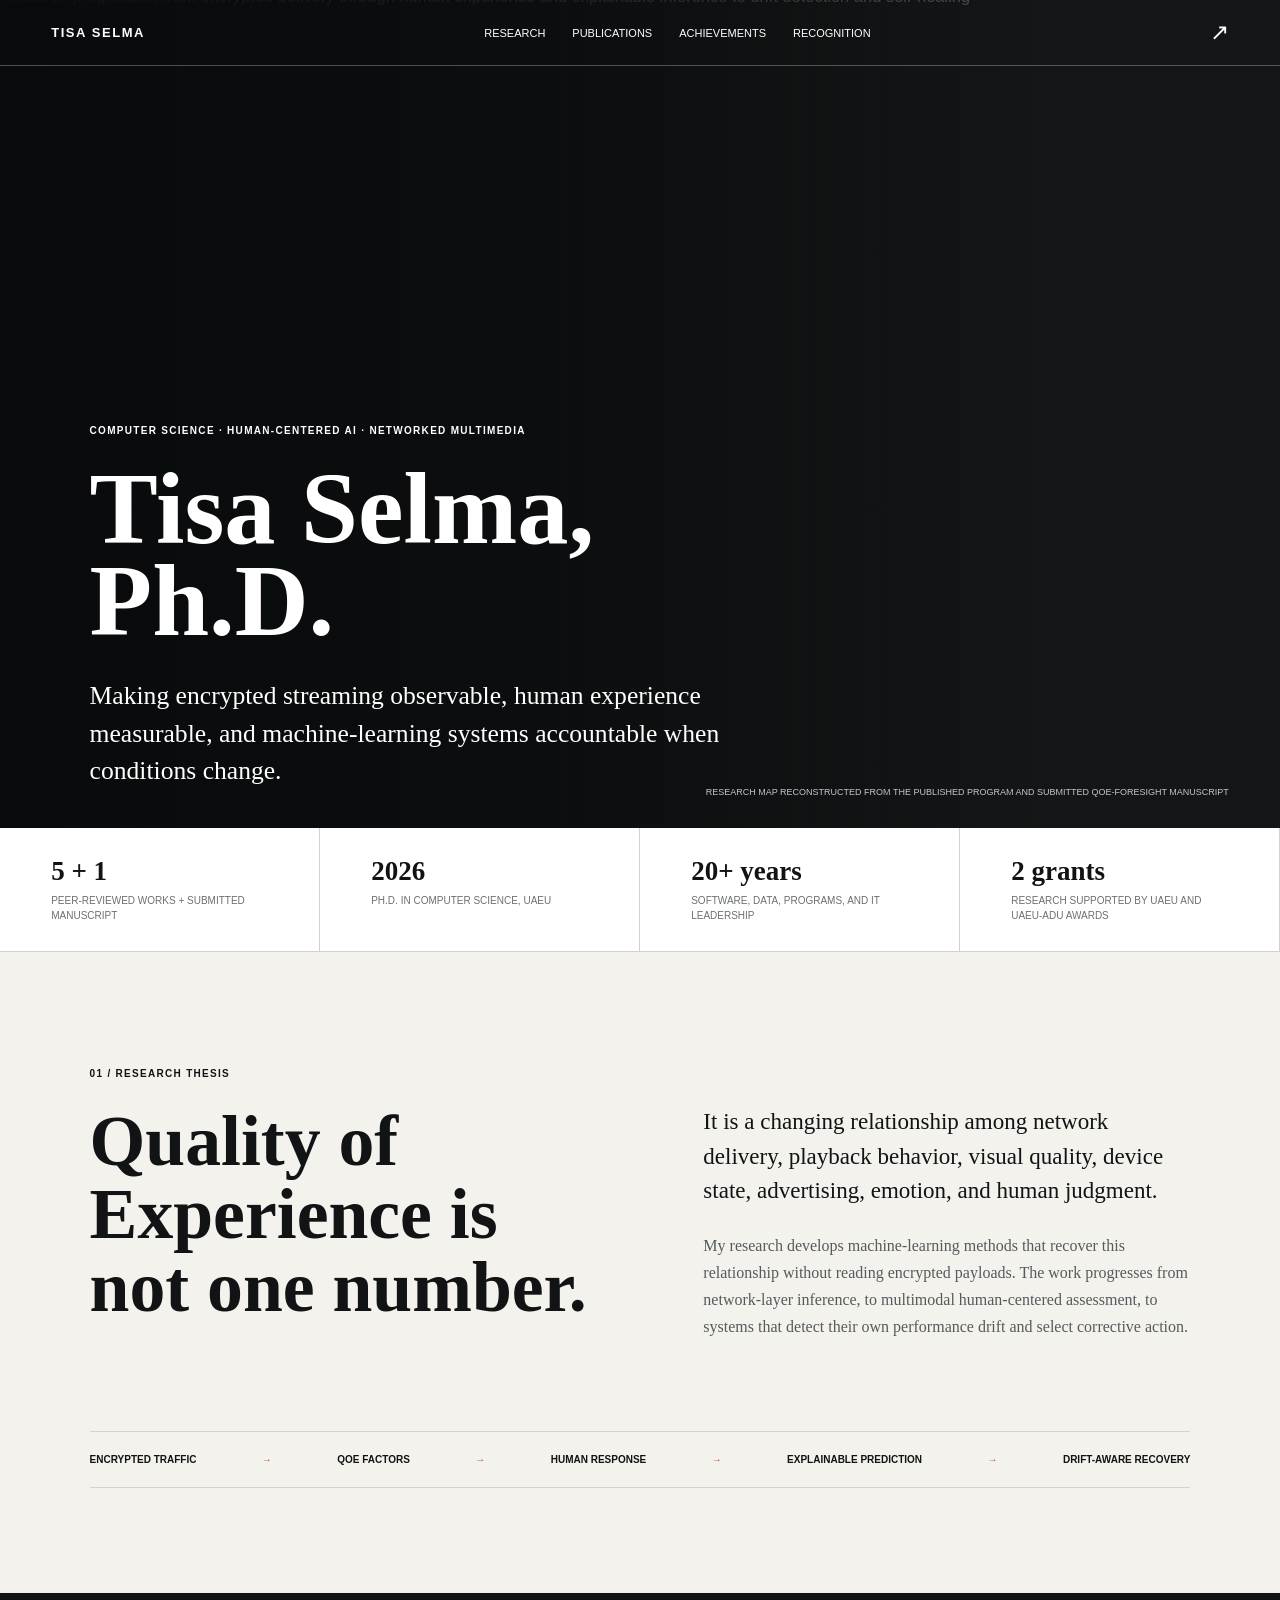
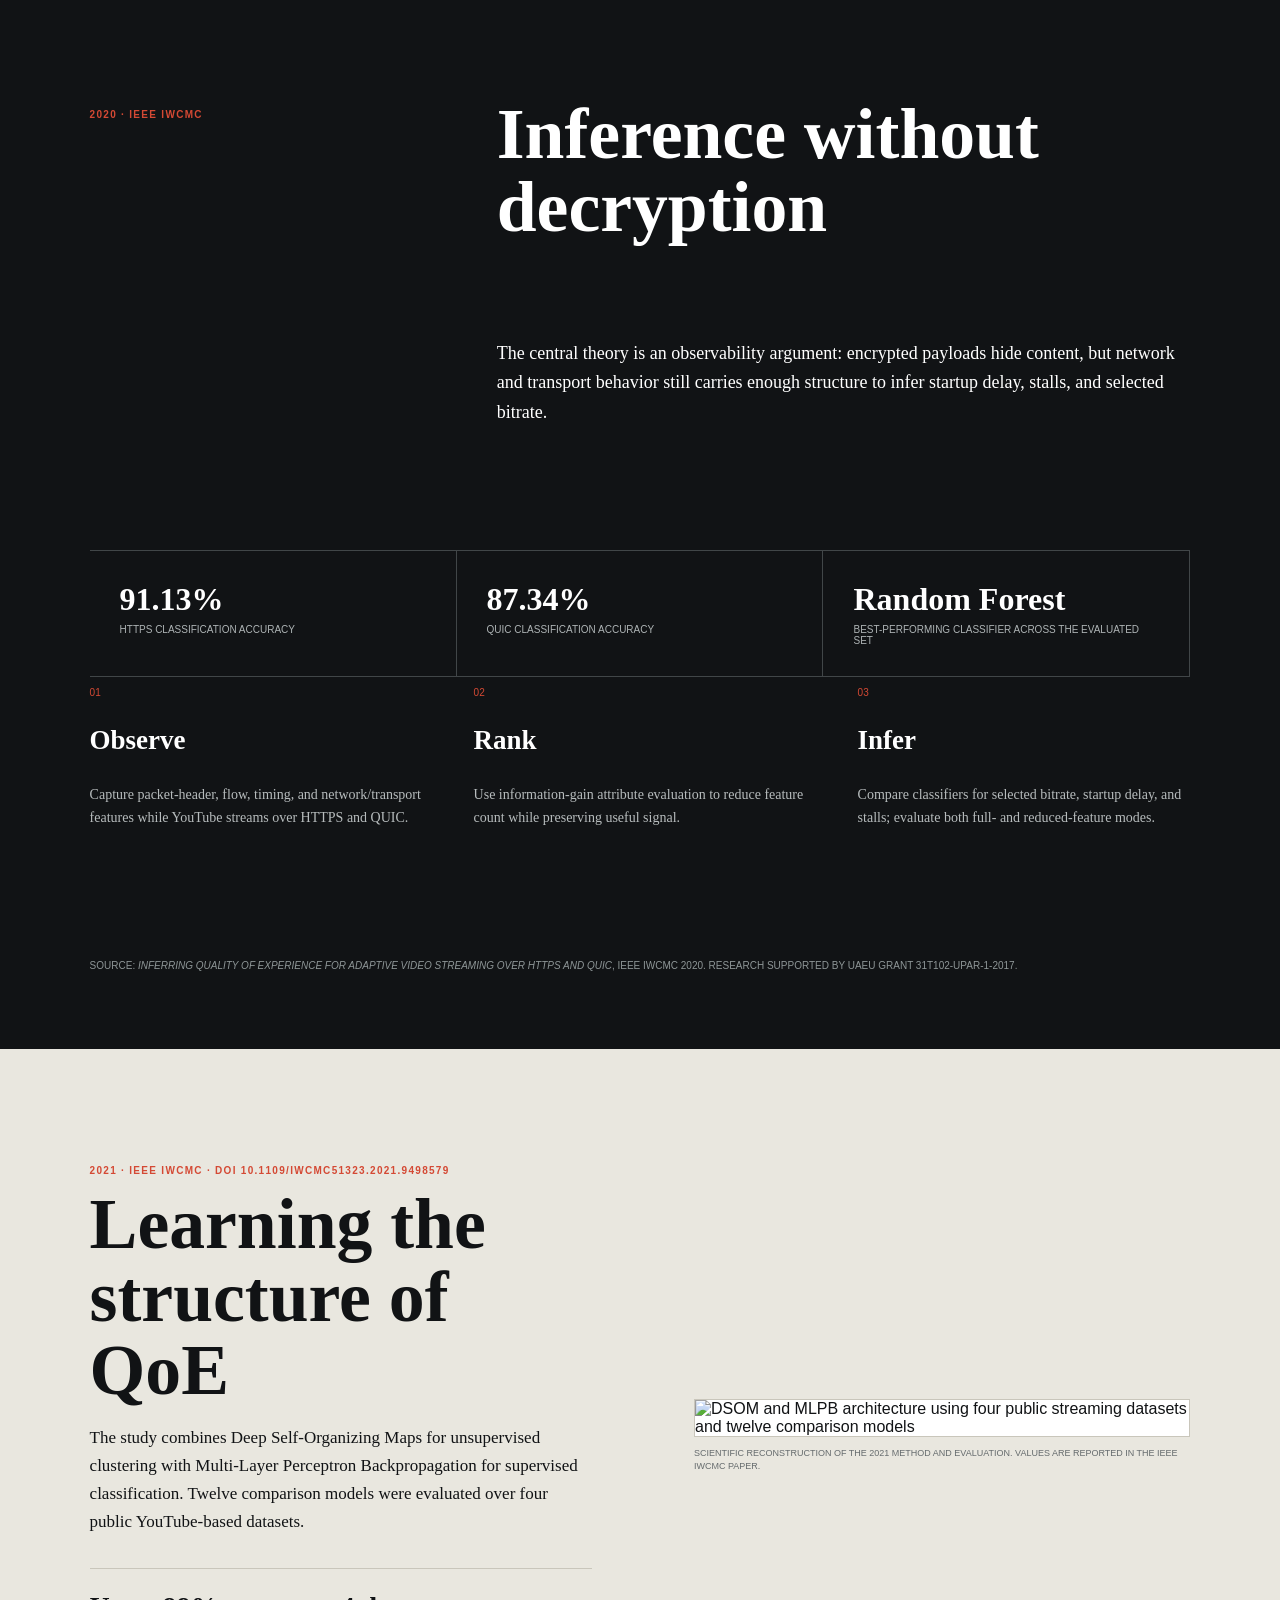
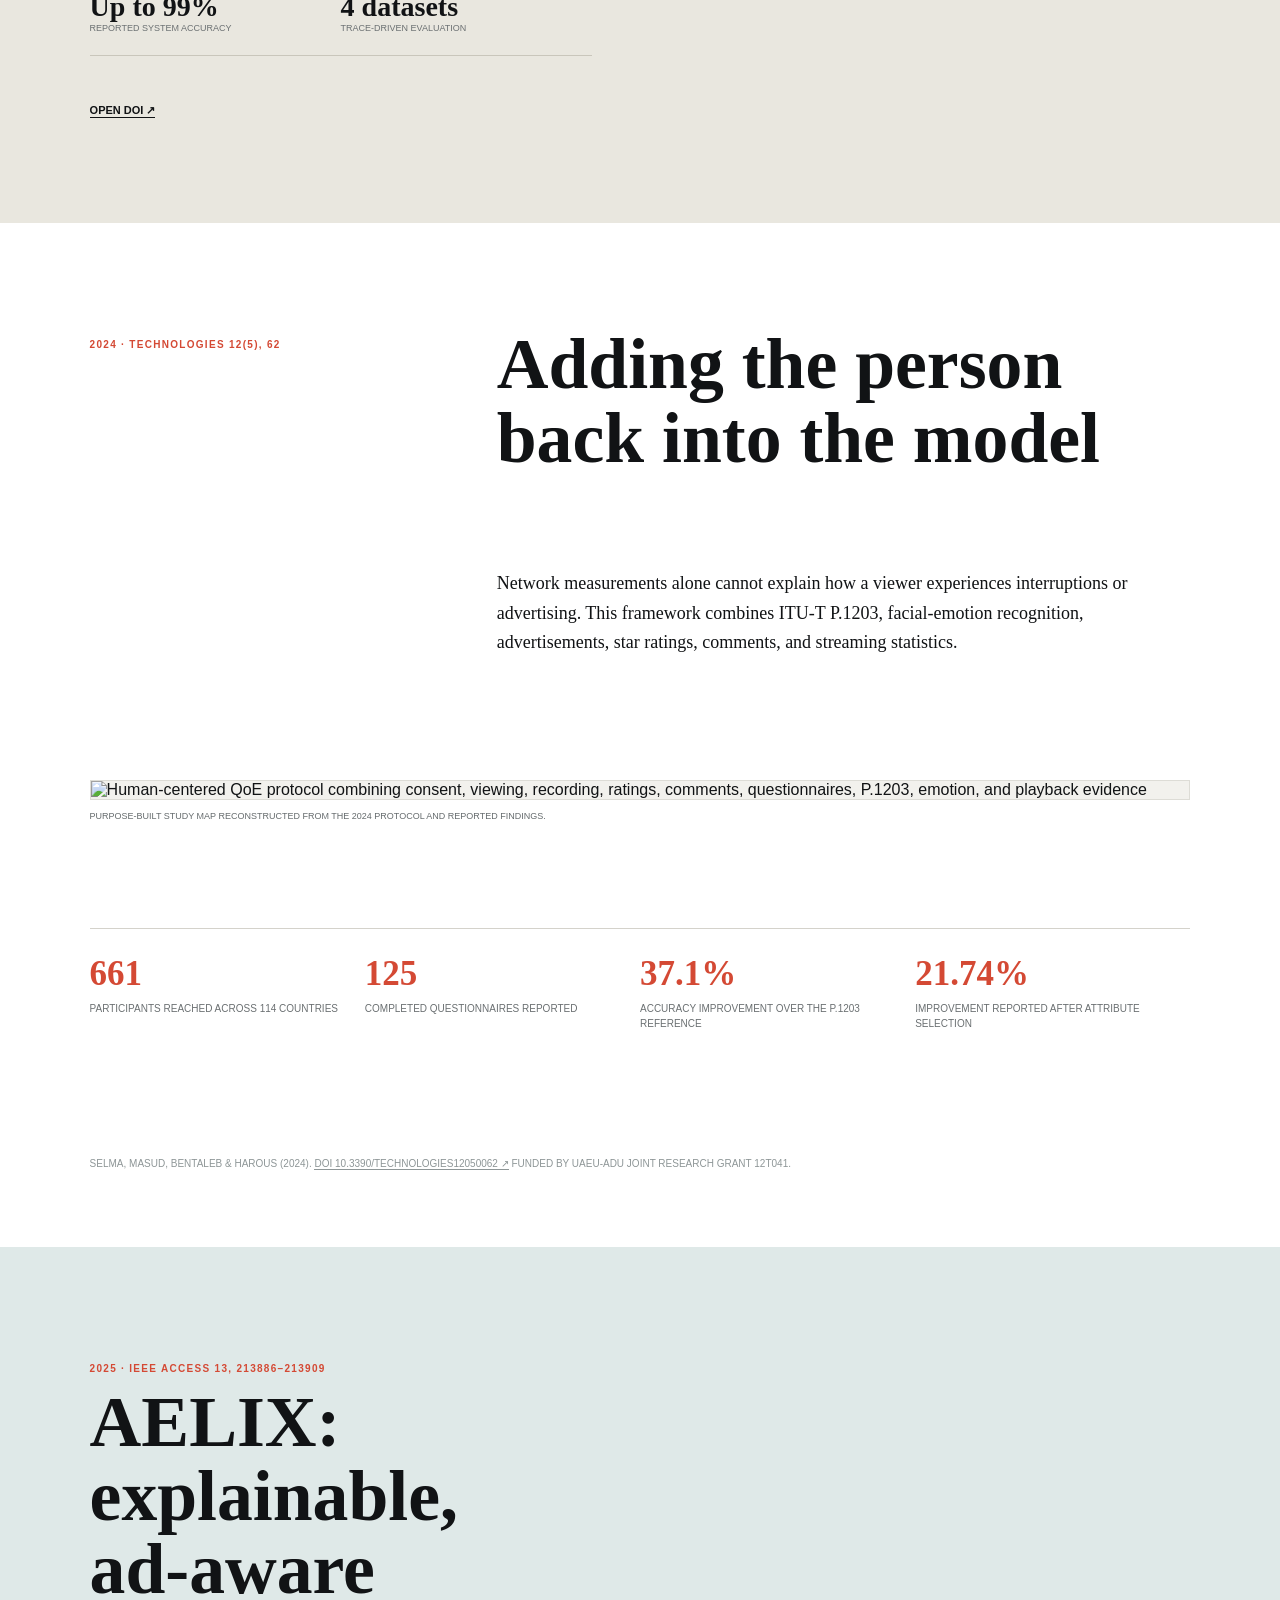
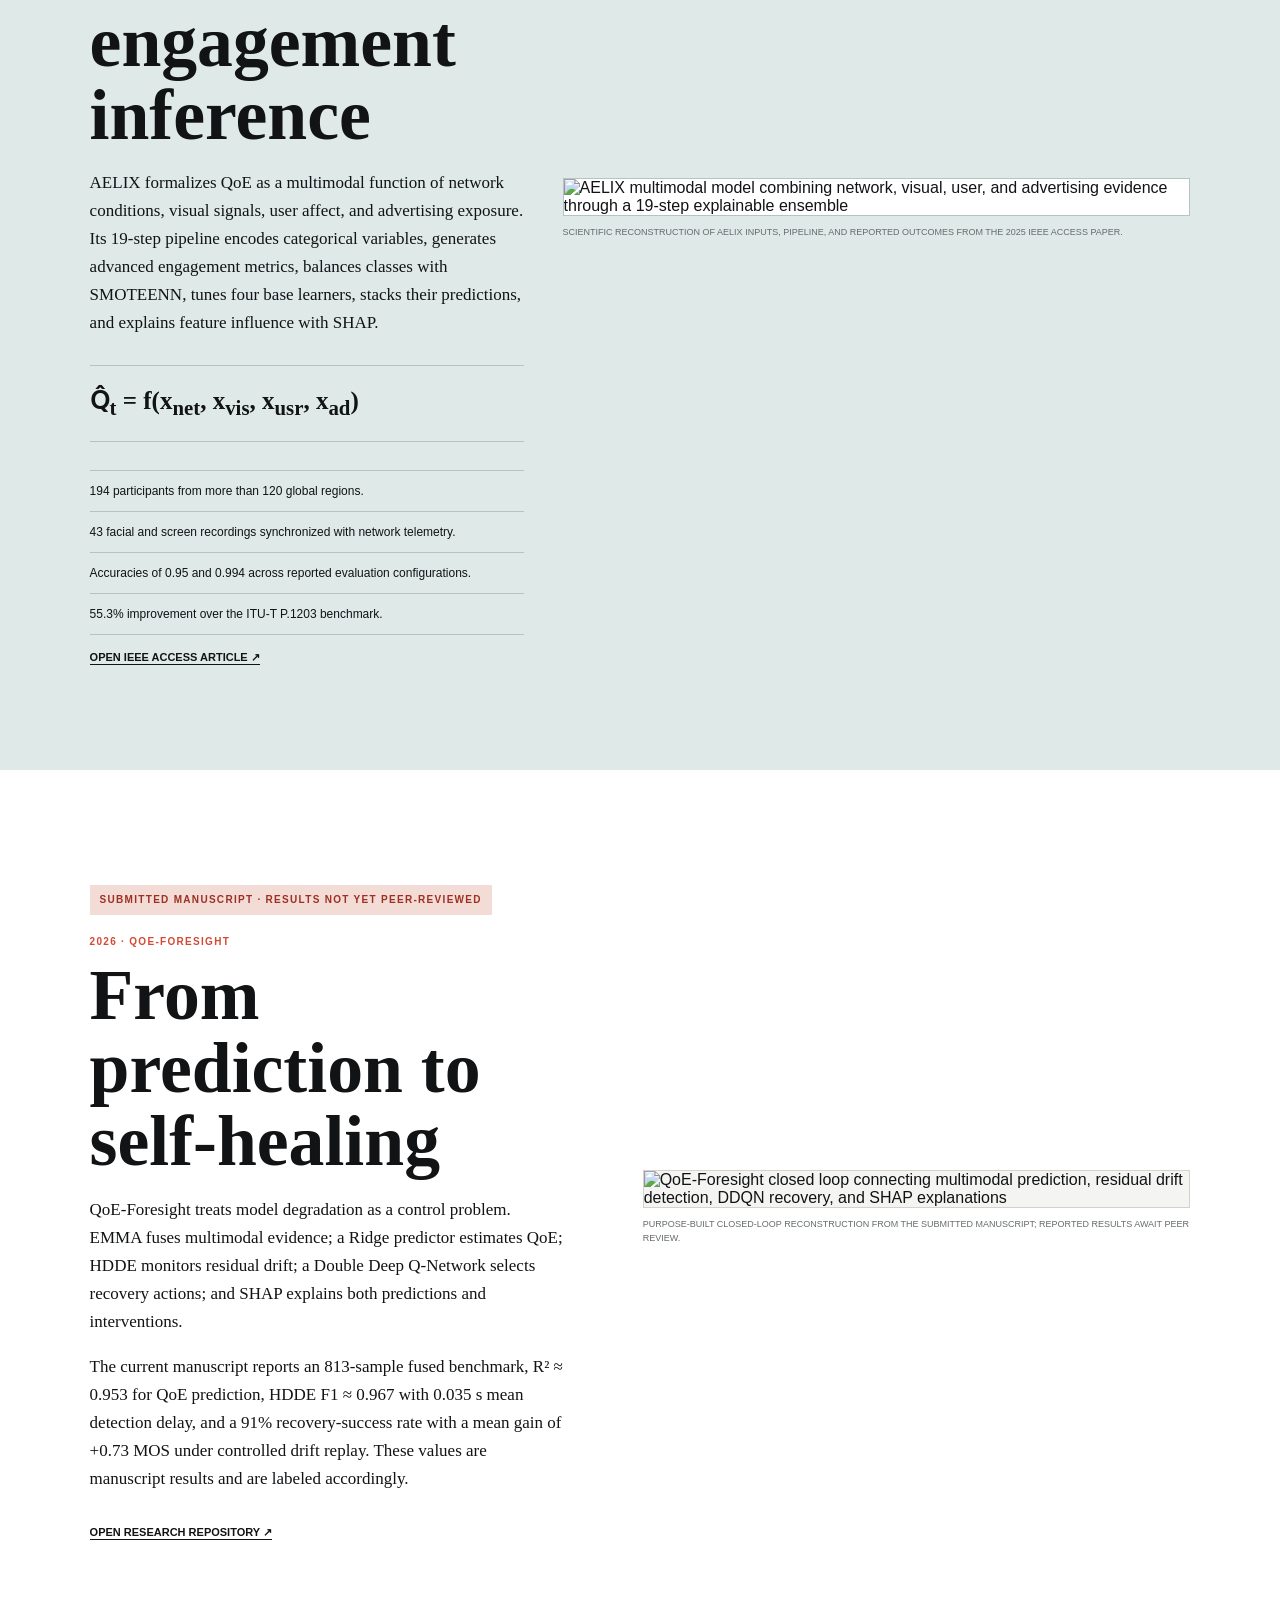
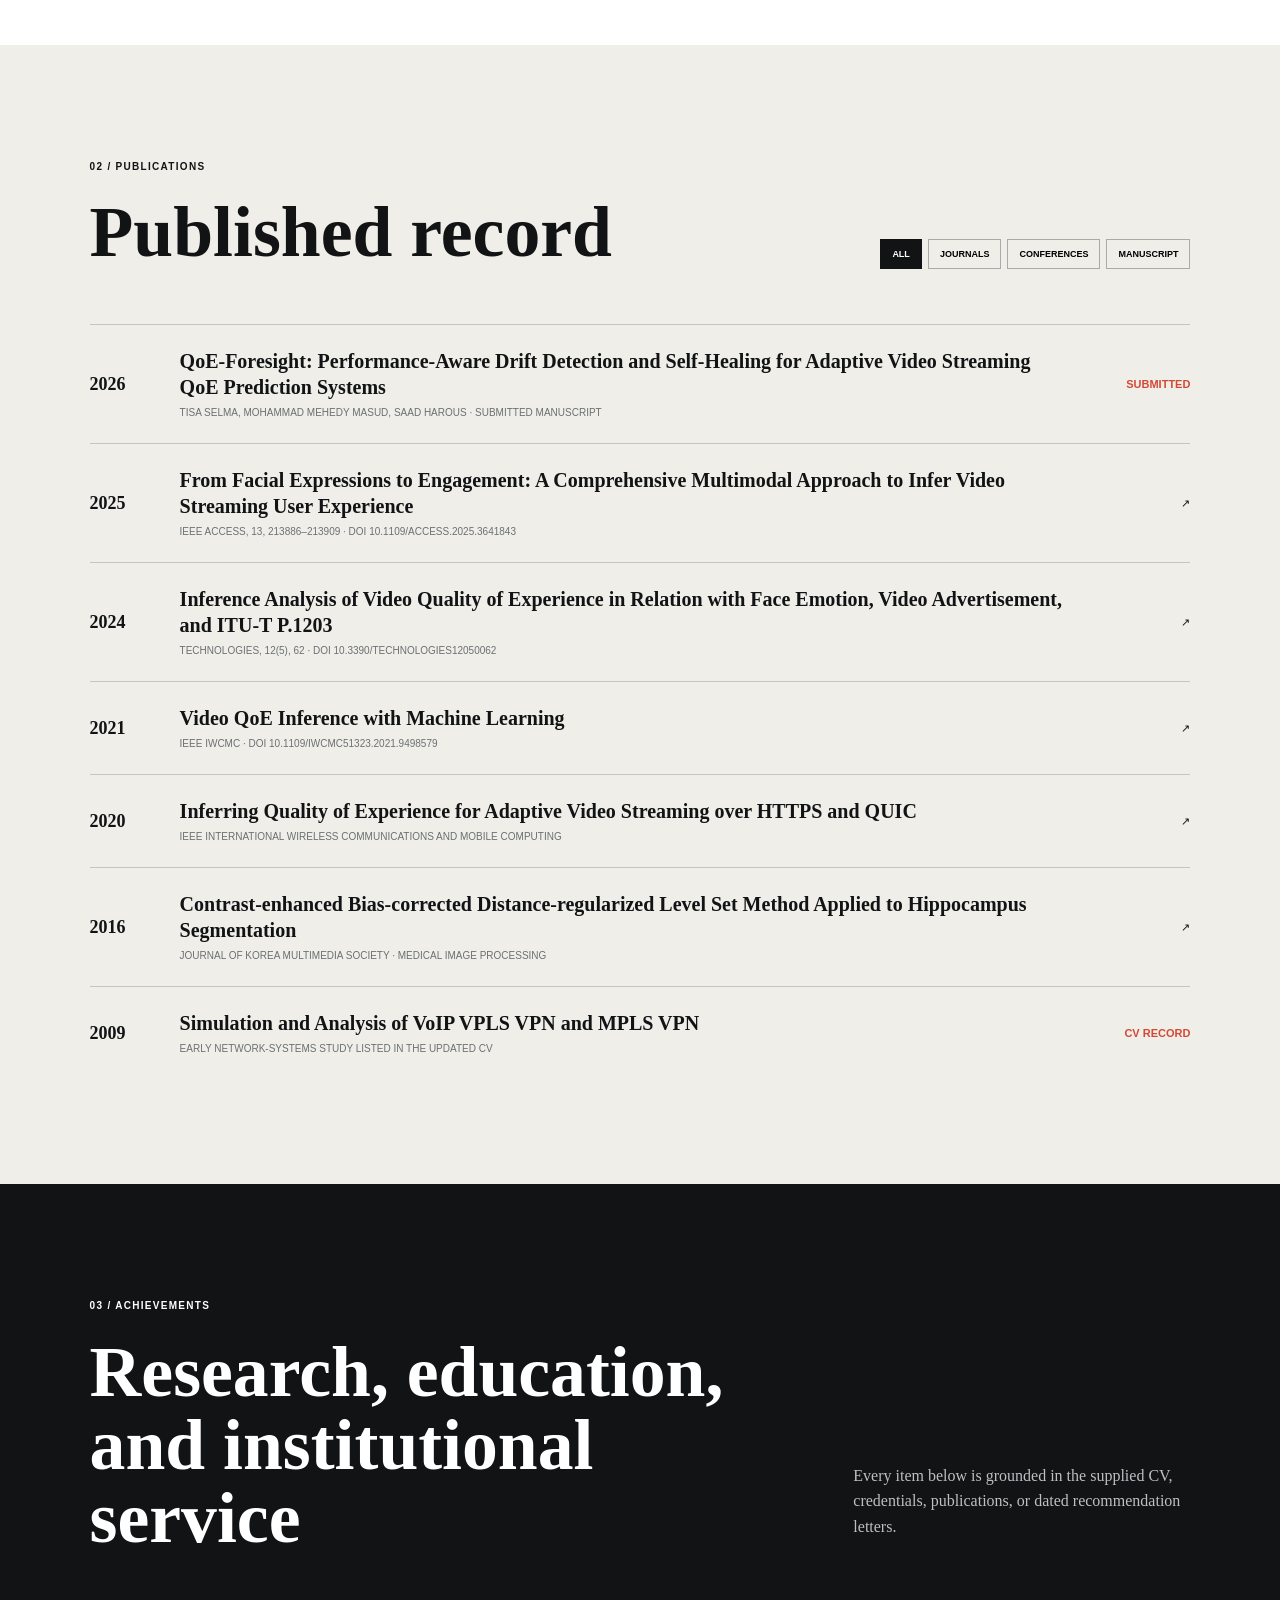
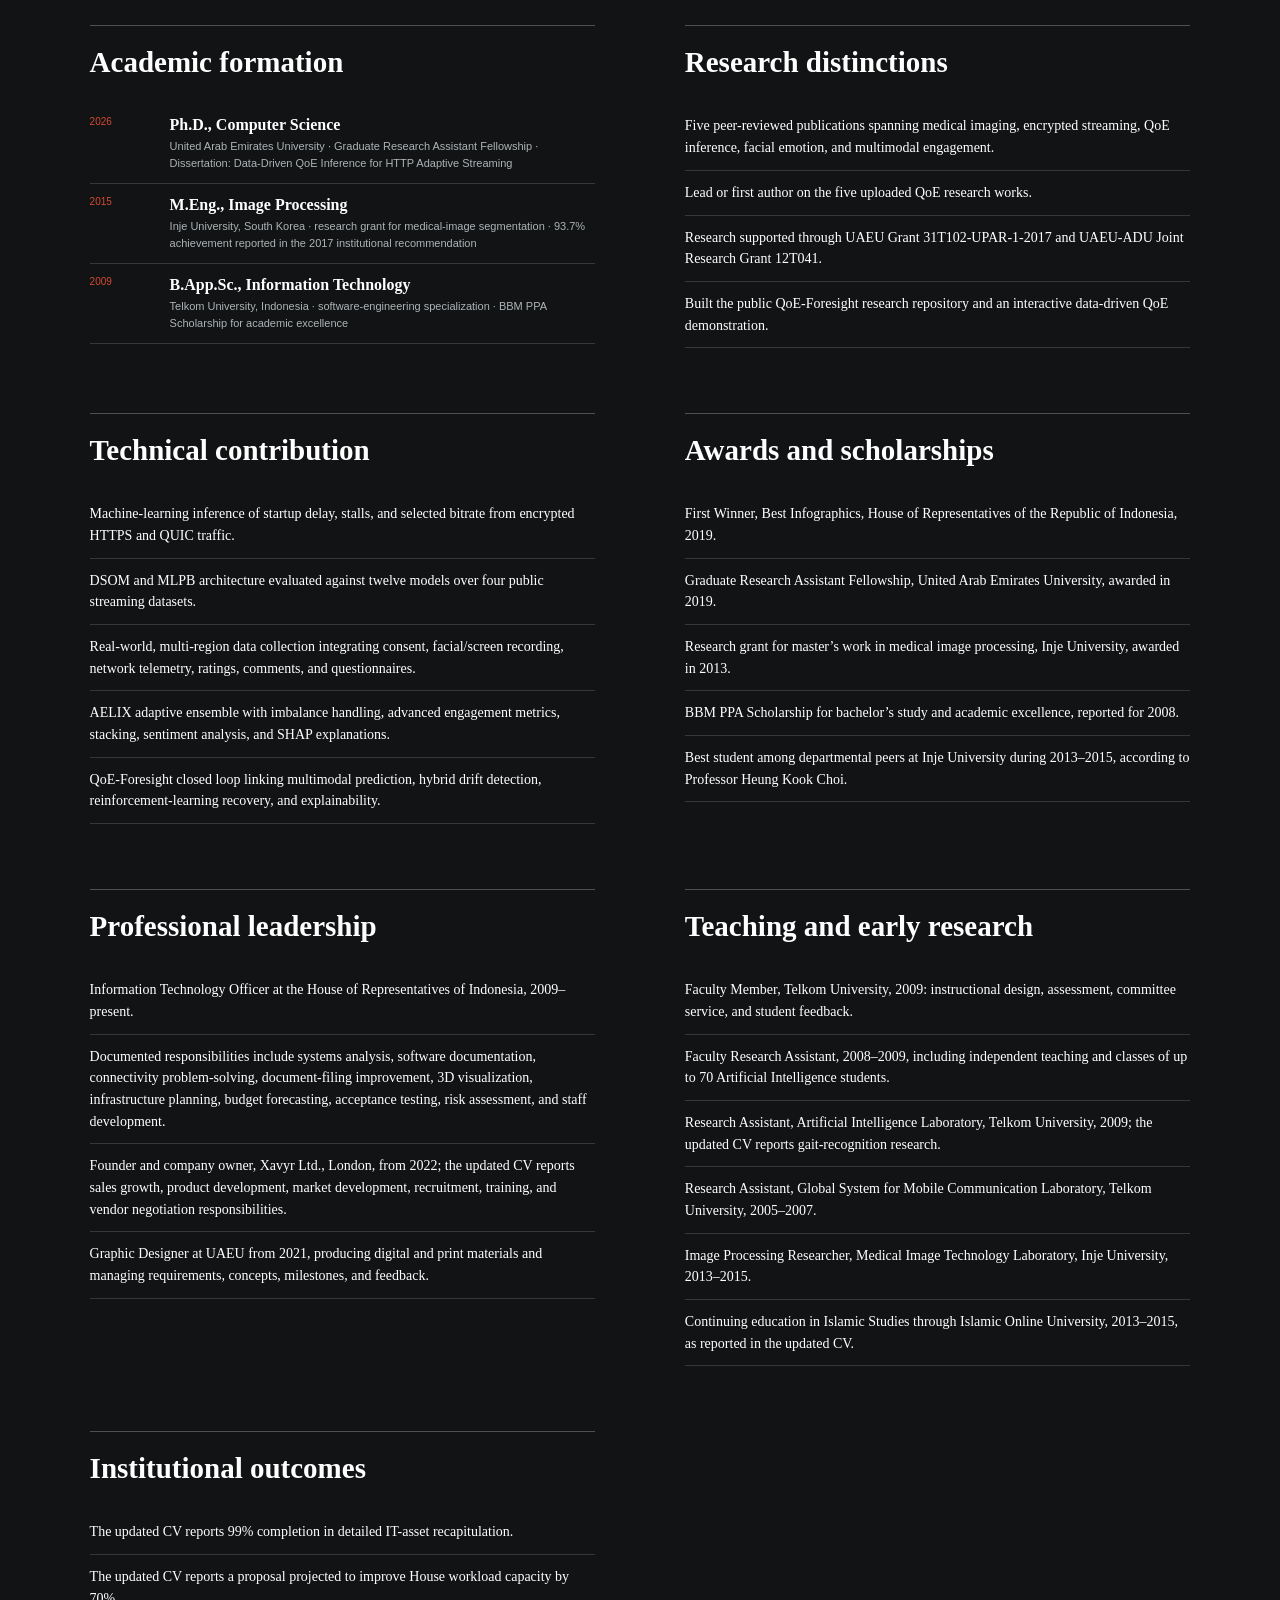
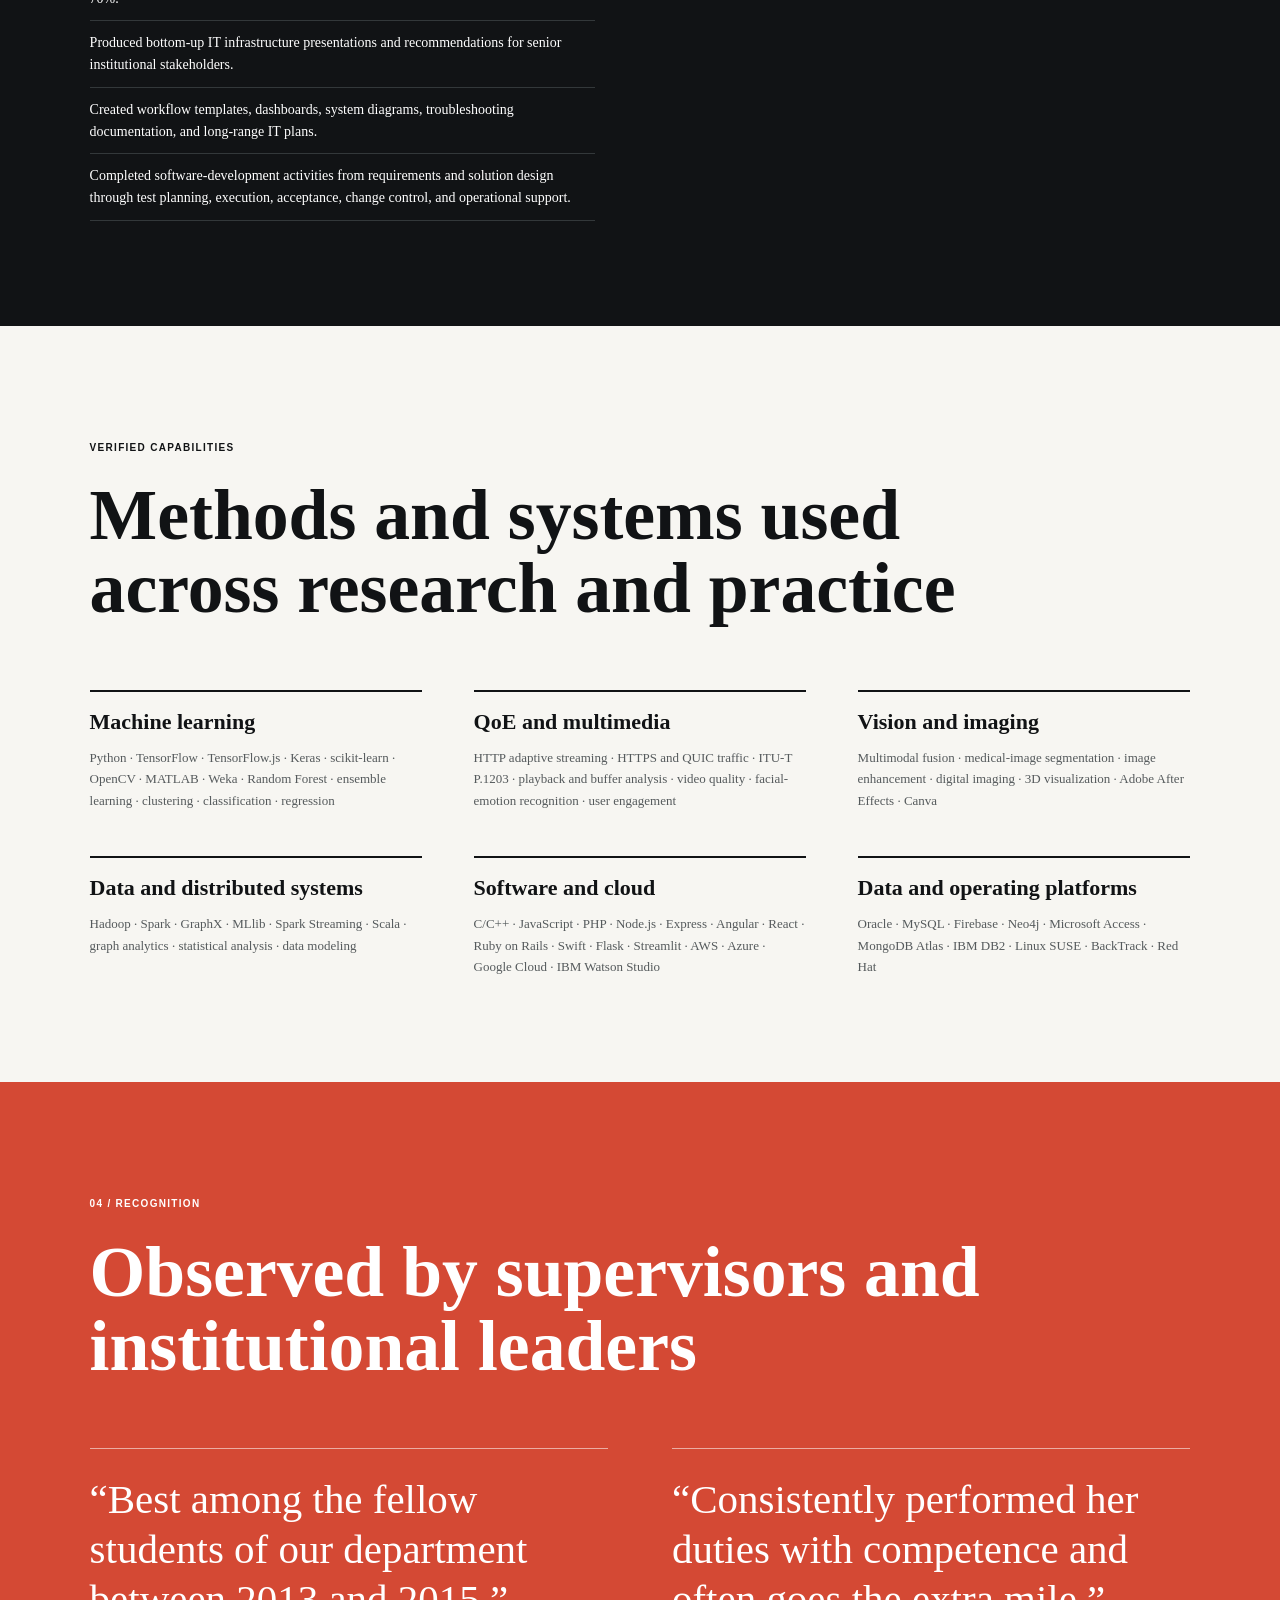
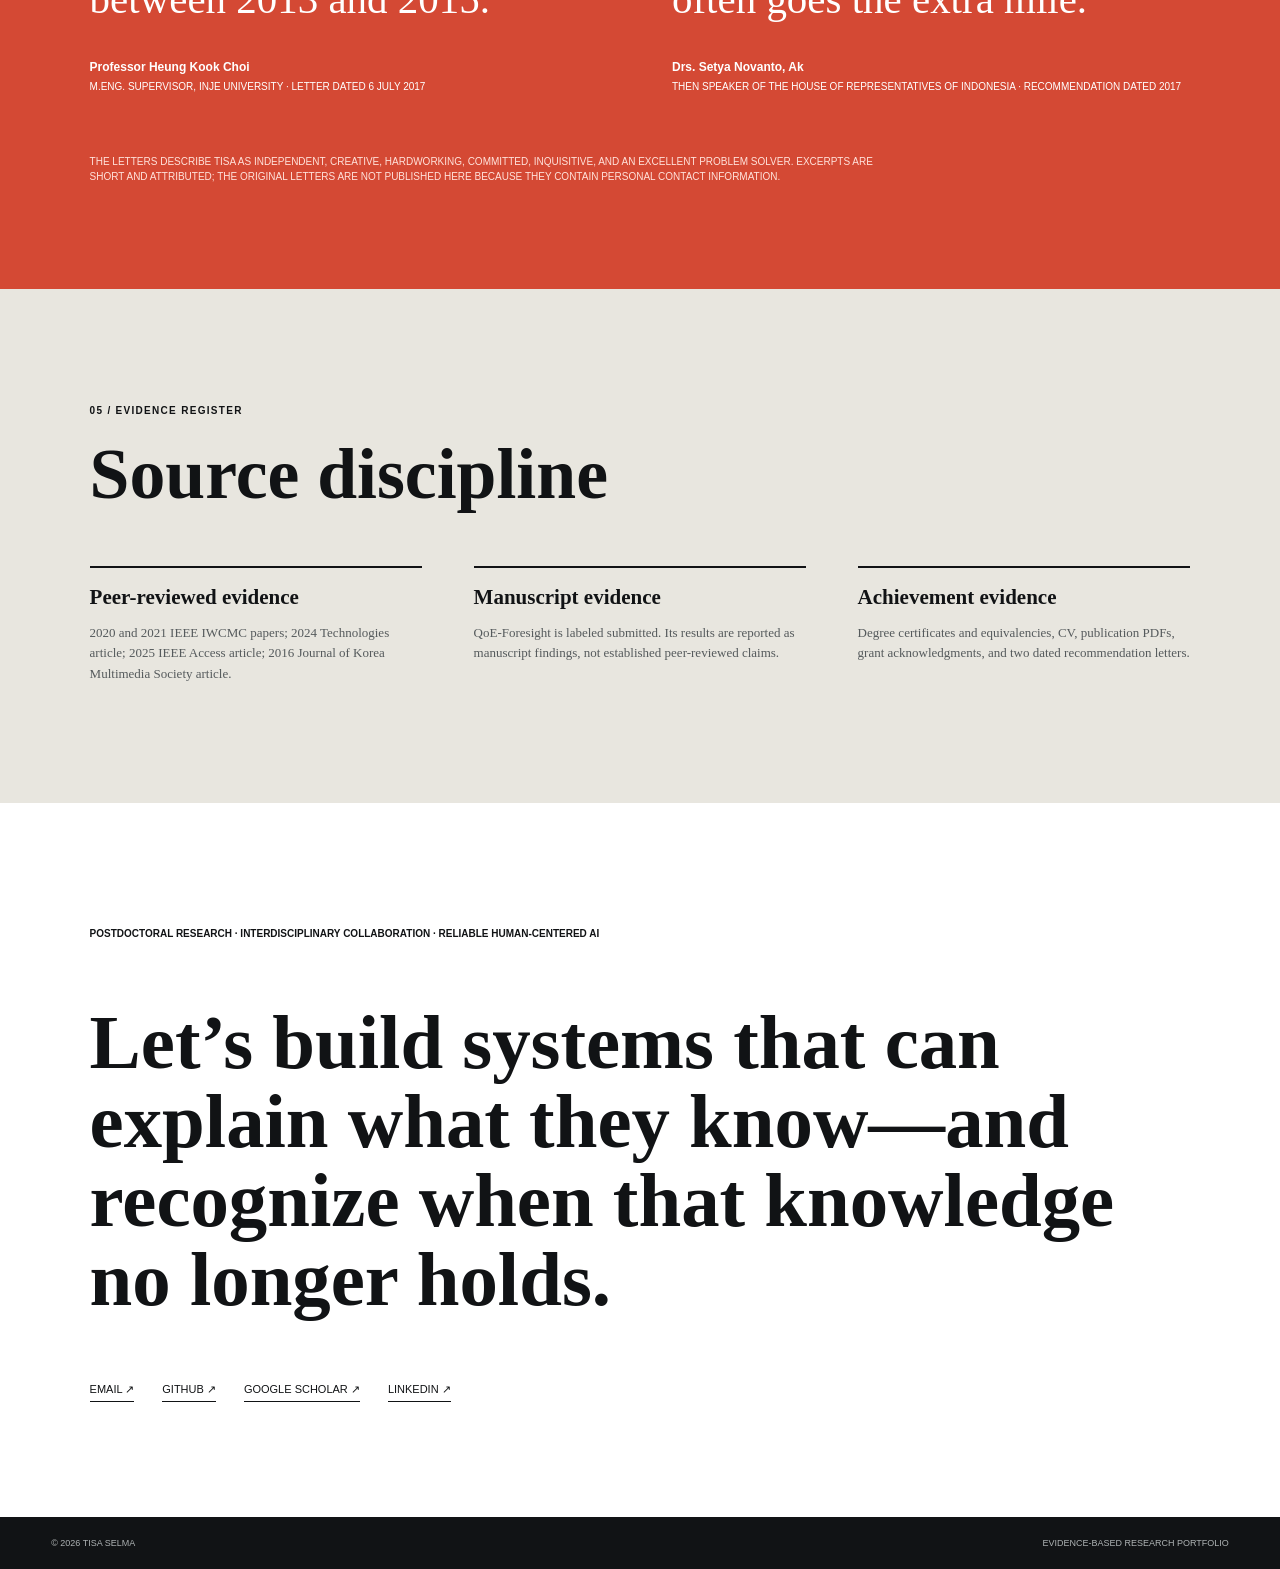
==== index.html @ e61ee436 "Add files via upload" ====
<!doctype html>
<html lang="en">
<head>
  <meta charset="utf-8">
  <meta name="viewport" content="width=device-width, initial-scale=1">
  <meta name="description" content="The evidence-based research portfolio of Tisa Selma, Ph.D.: video QoE, encrypted streaming, multimodal engagement, computer vision, and reliable machine learning.">
  <title>Tisa Selma, Ph.D. | Evidence-based Research Portfolio</title>
  <link rel="stylesheet" href="styles.css">
</head>
<body>
  <header class="site-header">
    <a class="brand" href="#top" aria-label="Tisa Selma home">TISA SELMA</a>
    <nav aria-label="Primary navigation">
      <a href="#research">Research</a>
      <a href="#publications">Publications</a>
      <a href="#achievements">Achievements</a>
      <a href="#recognition">Recognition</a>
    </nav>
    <a class="mail-icon" href="mailto:meetme.tisa@gmail.com" title="Email Tisa Selma" aria-label="Email Tisa Selma">↗</a>
  </header>

  <main id="top">
    <section class="hero">
      <img src="assets/figures/research-system.png" alt="Research progression from encrypted delivery through human experience and explainable inference to drift detection and self-healing">
      <div class="hero-overlay"></div>
      <div class="hero-content reveal">
        <p class="kicker">Computer Science · Human-centered AI · Networked multimedia</p>
        <h1>Tisa Selma, Ph.D.</h1>
        <p class="hero-thesis">Making encrypted streaming observable, human experience measurable, and machine-learning systems accountable when conditions change.</p>
        <div class="hero-actions">
          <a class="button primary" href="#research">Read the research <span>↓</span></a>
          <a class="button quiet" href="assets/Tisa_Selma_CV.pdf">Curriculum vitae ↗</a>
        </div>
      </div>
      <p class="hero-source">Research map reconstructed from the published program and submitted QoE-Foresight manuscript</p>
    </section>

    <section class="proof-strip" aria-label="Profile summary">
      <div><strong>5 + 1</strong><span>peer-reviewed works + submitted manuscript</span></div>
      <div><strong>2026</strong><span>Ph.D. in Computer Science, UAEU</span></div>
      <div><strong>20+ years</strong><span>software, data, programs, and IT leadership</span></div>
      <div><strong>2 grants</strong><span>research supported by UAEU and UAEU-ADU awards</span></div>
    </section>

    <section id="research" class="opening section-pad">
      <p class="section-index">01 / Research thesis</p>
      <div class="opening-grid">
        <h2>Quality of Experience is not one number.</h2>
        <div>
          <p class="lead">It is a changing relationship among network delivery, playback behavior, visual quality, device state, advertising, emotion, and human judgment.</p>
          <p>My research develops machine-learning methods that recover this relationship without reading encrypted payloads. The work progresses from network-layer inference, to multimodal human-centered assessment, to systems that detect their own performance drift and select corrective action.</p>
        </div>
      </div>
      <div class="theory-line" aria-label="Research progression">
        <span>Encrypted traffic</span><i>→</i><span>QoE factors</span><i>→</i><span>Human response</span><i>→</i><span>Explainable prediction</span><i>→</i><span>Drift-aware recovery</span>
      </div>
    </section>

    <section class="research-story dark-story">
      <div class="story-heading section-pad">
        <p class="story-year">2020 · IEEE IWCMC</p>
        <h2>Inference without decryption</h2>
        <p>The central theory is an observability argument: encrypted payloads hide content, but network and transport behavior still carries enough structure to infer startup delay, stalls, and selected bitrate.</p>
      </div>
      <div class="result-band">
        <div><strong>91.13%</strong><span>HTTPS classification accuracy</span></div>
        <div><strong>87.34%</strong><span>QUIC classification accuracy</span></div>
        <div><strong>Random Forest</strong><span>best-performing classifier across the evaluated set</span></div>
      </div>
      <div class="method-grid section-pad compact-top">
        <div><p class="method-no">01</p><h3>Observe</h3><p>Capture packet-header, flow, timing, and network/transport features while YouTube streams over HTTPS and QUIC.</p></div>
        <div><p class="method-no">02</p><h3>Rank</h3><p>Use information-gain attribute evaluation to reduce feature count while preserving useful signal.</p></div>
        <div><p class="method-no">03</p><h3>Infer</h3><p>Compare classifiers for selected bitrate, startup delay, and stalls; evaluate both full- and reduced-feature modes.</p></div>
      </div>
      <p class="source-line section-pad compact-top">Source: <em>Inferring Quality of Experience for Adaptive Video Streaming over HTTPS and QUIC</em>, IEEE IWCMC 2020. Research supported by UAEU Grant 31T102-UPAR-1-2017.</p>
    </section>

    <section class="research-story paper-story">
      <div class="story-copy section-pad">
        <p class="story-year">2021 · IEEE IWCMC · DOI 10.1109/IWCMC51323.2021.9498579</p>
        <h2>Learning the structure of QoE</h2>
        <p>The study combines Deep Self-Organizing Maps for unsupervised clustering with Multi-Layer Perceptron Backpropagation for supervised classification. Twelve comparison models were evaluated over four public YouTube-based datasets.</p>
        <div class="metric-pair"><div><strong>Up to 99%</strong><span>reported system accuracy</span></div><div><strong>4 datasets</strong><span>trace-driven evaluation</span></div></div>
        <a class="text-link" href="https://doi.org/10.1109/IWCMC51323.2021.9498579" target="_blank" rel="noreferrer">Open DOI ↗</a>
      </div>
      <figure class="evidence-figure">
        <img src="assets/figures/dsom-mlpb.png" alt="DSOM and MLPB architecture using four public streaming datasets and twelve comparison models">
        <figcaption>Scientific reconstruction of the 2021 method and evaluation. Values are reported in the IEEE IWCMC paper.</figcaption>
      </figure>
    </section>

    <section class="research-story human-story">
      <div class="story-heading section-pad">
        <p class="story-year">2024 · Technologies 12(5), 62</p>
        <h2>Adding the person back into the model</h2>
        <p>Network measurements alone cannot explain how a viewer experiences interruptions or advertising. This framework combines ITU-T P.1203, facial-emotion recognition, advertisements, star ratings, comments, and streaming statistics.</p>
      </div>
      <div class="study-figures single-figure section-pad compact-top">
        <figure><img src="assets/figures/human-qoe.png" alt="Human-centered QoE protocol combining consent, viewing, recording, ratings, comments, questionnaires, P.1203, emotion, and playback evidence"><figcaption>Purpose-built study map reconstructed from the 2024 protocol and reported findings.</figcaption></figure>
      </div>
      <div class="evidence-ledger section-pad compact-top">
        <div><strong>661</strong><span>participants reached across 114 countries</span></div>
        <div><strong>125</strong><span>completed questionnaires reported</span></div>
        <div><strong>37.1%</strong><span>accuracy improvement over the P.1203 reference</span></div>
        <div><strong>21.74%</strong><span>improvement reported after attribute selection</span></div>
      </div>
      <p class="source-line section-pad compact-top">Selma, Masud, Bentaleb & Harous (2024). <a href="https://doi.org/10.3390/technologies12050062" target="_blank" rel="noreferrer">DOI 10.3390/technologies12050062 ↗</a> Funded by UAEU-ADU Joint Research Grant 12T041.</p>
    </section>

    <section class="research-story aelix-story">
      <div class="aelix-layout simplified section-pad">
        <div class="story-copy">
          <p class="story-year">2025 · IEEE Access 13, 213886–213909</p>
          <h2>AELIX: explainable, ad-aware engagement inference</h2>
          <p>AELIX formalizes QoE as a multimodal function of network conditions, visual signals, user affect, and advertising exposure. Its 19-step pipeline encodes categorical variables, generates advanced engagement metrics, balances classes with SMOTEENN, tunes four base learners, stacks their predictions, and explains feature influence with SHAP.</p>
          <div class="formula" aria-label="AELIX theoretical model">Q̂<sub>t</sub> = f(x<sub>net</sub>, x<sub>vis</sub>, x<sub>usr</sub>, x<sub>ad</sub>)</div>
          <ul class="fact-list">
            <li>194 participants from more than 120 global regions.</li>
            <li>43 facial and screen recordings synchronized with network telemetry.</li>
            <li>Accuracies of 0.95 and 0.994 across reported evaluation configurations.</li>
            <li>55.3% improvement over the ITU-T P.1203 benchmark.</li>
          </ul>
          <a class="text-link" href="https://doi.org/10.1109/ACCESS.2025.3641843" target="_blank" rel="noreferrer">Open IEEE Access article ↗</a>
        </div>
        <figure class="aelix-figure"><img src="assets/figures/aelix-model.png" alt="AELIX multimodal model combining network, visual, user, and advertising evidence through a 19-step explainable ensemble"><figcaption>Scientific reconstruction of AELIX inputs, pipeline, and reported outcomes from the 2025 IEEE Access paper.</figcaption></figure>
      </div>
    </section>

    <section class="research-story foresight-story">
      <div class="foresight-grid section-pad">
        <div class="story-copy">
          <p class="status-label">Submitted manuscript · results not yet peer-reviewed</p>
          <p class="story-year">2026 · QoE-Foresight</p>
          <h2>From prediction to self-healing</h2>
          <p>QoE-Foresight treats model degradation as a control problem. EMMA fuses multimodal evidence; a Ridge predictor estimates QoE; HDDE monitors residual drift; a Double Deep Q-Network selects recovery actions; and SHAP explains both predictions and interventions.</p>
          <p>The current manuscript reports an 813-sample fused benchmark, R² ≈ 0.953 for QoE prediction, HDDE F1 ≈ 0.967 with 0.035 s mean detection delay, and a 91% recovery-success rate with a mean gain of +0.73 MOS under controlled drift replay. These values are manuscript results and are labeled accordingly.</p>
          <a class="text-link" href="https://github.com/tselma/QoEforesight" target="_blank" rel="noreferrer">Open research repository ↗</a>
        </div>
        <figure class="architecture-figure"><img src="assets/figures/foresight-loop.png" alt="QoE-Foresight closed loop connecting multimodal prediction, residual drift detection, DDQN recovery, and SHAP explanations"><figcaption>Purpose-built closed-loop reconstruction from the submitted manuscript; reported results await peer review.</figcaption></figure>
      </div>
    </section>

    <section id="publications" class="publications section-pad">
      <p class="section-index">02 / Publications</p>
      <div class="publication-heading"><h2>Published record</h2><div class="filters" role="group" aria-label="Filter publications"><button class="active" data-filter="all" aria-pressed="true">All</button><button data-filter="journal" aria-pressed="false">Journals</button><button data-filter="conference" aria-pressed="false">Conferences</button><button data-filter="manuscript" aria-pressed="false">Manuscript</button></div></div>
      <div class="publication-list">
        <article data-type="manuscript"><time>2026</time><div><h3>QoE-Foresight: Performance-Aware Drift Detection and Self-Healing for Adaptive Video Streaming QoE Prediction Systems</h3><p>Tisa Selma, Mohammad Mehedy Masud, Saad Harous · Submitted manuscript</p></div><span class="pub-status">Submitted</span></article>
        <article data-type="journal"><time>2025</time><div><h3>From Facial Expressions to Engagement: A Comprehensive Multimodal Approach to Infer Video Streaming User Experience</h3><p>IEEE Access, 13, 213886–213909 · DOI 10.1109/ACCESS.2025.3641843</p></div><a href="https://doi.org/10.1109/ACCESS.2025.3641843" target="_blank" rel="noreferrer">↗</a></article>
        <article data-type="journal"><time>2024</time><div><h3>Inference Analysis of Video Quality of Experience in Relation with Face Emotion, Video Advertisement, and ITU-T P.1203</h3><p>Technologies, 12(5), 62 · DOI 10.3390/technologies12050062</p></div><a href="https://doi.org/10.3390/technologies12050062" target="_blank" rel="noreferrer">↗</a></article>
        <article data-type="conference"><time>2021</time><div><h3>Video QoE Inference with Machine Learning</h3><p>IEEE IWCMC · DOI 10.1109/IWCMC51323.2021.9498579</p></div><a href="https://doi.org/10.1109/IWCMC51323.2021.9498579" target="_blank" rel="noreferrer">↗</a></article>
        <article data-type="conference"><time>2020</time><div><h3>Inferring Quality of Experience for Adaptive Video Streaming over HTTPS and QUIC</h3><p>IEEE International Wireless Communications and Mobile Computing</p></div><a href="https://scholar.google.com/citations?hl=en&user=Me3_i5UAAAAJ" target="_blank" rel="noreferrer">↗</a></article>
        <article data-type="journal"><time>2016</time><div><h3>Contrast-enhanced Bias-corrected Distance-regularized Level Set Method Applied to Hippocampus Segmentation</h3><p>Journal of Korea Multimedia Society · Medical image processing</p></div><a href="https://scholar.google.com/citations?hl=en&user=Me3_i5UAAAAJ" target="_blank" rel="noreferrer">↗</a></article>
        <article data-type="other"><time>2009</time><div><h3>Simulation and Analysis of VoIP VPLS VPN and MPLS VPN</h3><p>Early network-systems study listed in the updated CV</p></div><span class="pub-status">CV record</span></article>
      </div>
    </section>

    <section id="achievements" class="achievements section-pad">
      <p class="section-index">03 / Achievements</p>
      <div class="achievement-title"><h2>Research, education, and institutional service</h2><p>Every item below is grounded in the supplied CV, credentials, publications, or dated recommendation letters.</p></div>
      <div class="achievement-groups">
        <section><h3>Academic formation</h3><dl><div><dt>2026</dt><dd><strong>Ph.D., Computer Science</strong><span>United Arab Emirates University · Graduate Research Assistant Fellowship · Dissertation: Data-Driven QoE Inference for HTTP Adaptive Streaming</span></dd></div><div><dt>2015</dt><dd><strong>M.Eng., Image Processing</strong><span>Inje University, South Korea · research grant for medical-image segmentation · 93.7% achievement reported in the 2017 institutional recommendation</span></dd></div><div><dt>2009</dt><dd><strong>B.App.Sc., Information Technology</strong><span>Telkom University, Indonesia · software-engineering specialization · BBM PPA Scholarship for academic excellence</span></dd></div></dl></section>
        <section><h3>Research distinctions</h3><ul><li>Five peer-reviewed publications spanning medical imaging, encrypted streaming, QoE inference, facial emotion, and multimodal engagement.</li><li>Lead or first author on the five uploaded QoE research works.</li><li>Research supported through UAEU Grant 31T102-UPAR-1-2017 and UAEU-ADU Joint Research Grant 12T041.</li><li>Built the public QoE-Foresight research repository and an interactive data-driven QoE demonstration.</li></ul></section>
        <section><h3>Technical contribution</h3><ul><li>Machine-learning inference of startup delay, stalls, and selected bitrate from encrypted HTTPS and QUIC traffic.</li><li>DSOM and MLPB architecture evaluated against twelve models over four public streaming datasets.</li><li>Real-world, multi-region data collection integrating consent, facial/screen recording, network telemetry, ratings, comments, and questionnaires.</li><li>AELIX adaptive ensemble with imbalance handling, advanced engagement metrics, stacking, sentiment analysis, and SHAP explanations.</li><li>QoE-Foresight closed loop linking multimodal prediction, hybrid drift detection, reinforcement-learning recovery, and explainability.</li></ul></section>
        <section><h3>Awards and scholarships</h3><ul><li>First Winner, Best Infographics, House of Representatives of the Republic of Indonesia, 2019.</li><li>Graduate Research Assistant Fellowship, United Arab Emirates University, awarded in 2019.</li><li>Research grant for master’s work in medical image processing, Inje University, awarded in 2013.</li><li>BBM PPA Scholarship for bachelor’s study and academic excellence, reported for 2008.</li><li>Best student among departmental peers at Inje University during 2013–2015, according to Professor Heung Kook Choi.</li></ul></section>
        <section><h3>Professional leadership</h3><ul><li>Information Technology Officer at the House of Representatives of Indonesia, 2009–present.</li><li>Documented responsibilities include systems analysis, software documentation, connectivity problem-solving, document-filing improvement, 3D visualization, infrastructure planning, budget forecasting, acceptance testing, risk assessment, and staff development.</li><li>Founder and company owner, Xavyr Ltd., London, from 2022; the updated CV reports sales growth, product development, market development, recruitment, training, and vendor negotiation responsibilities.</li><li>Graphic Designer at UAEU from 2021, producing digital and print materials and managing requirements, concepts, milestones, and feedback.</li></ul></section>
        <section><h3>Teaching and early research</h3><ul><li>Faculty Member, Telkom University, 2009: instructional design, assessment, committee service, and student feedback.</li><li>Faculty Research Assistant, 2008–2009, including independent teaching and classes of up to 70 Artificial Intelligence students.</li><li>Research Assistant, Artificial Intelligence Laboratory, Telkom University, 2009; the updated CV reports gait-recognition research.</li><li>Research Assistant, Global System for Mobile Communication Laboratory, Telkom University, 2005–2007.</li><li>Image Processing Researcher, Medical Image Technology Laboratory, Inje University, 2013–2015.</li><li>Continuing education in Islamic Studies through Islamic Online University, 2013–2015, as reported in the updated CV.</li></ul></section>
        <section><h3>Institutional outcomes</h3><ul><li>The updated CV reports 99% completion in detailed IT-asset recapitulation.</li><li>The updated CV reports a proposal projected to improve House workload capacity by 70%.</li><li>Produced bottom-up IT infrastructure presentations and recommendations for senior institutional stakeholders.</li><li>Created workflow templates, dashboards, system diagrams, troubleshooting documentation, and long-range IT plans.</li><li>Completed software-development activities from requirements and solution design through test planning, execution, acceptance, change control, and operational support.</li></ul></section>
      </div>
    </section>

    <section class="capabilities section-pad">
      <p class="section-index">Verified capabilities</p>
      <h2>Methods and systems used across research and practice</h2>
      <div class="capability-grid">
        <div><h3>Machine learning</h3><p>Python · TensorFlow · TensorFlow.js · Keras · scikit-learn · OpenCV · MATLAB · Weka · Random Forest · ensemble learning · clustering · classification · regression</p></div>
        <div><h3>QoE and multimedia</h3><p>HTTP adaptive streaming · HTTPS and QUIC traffic · ITU-T P.1203 · playback and buffer analysis · video quality · facial-emotion recognition · user engagement</p></div>
        <div><h3>Vision and imaging</h3><p>Multimodal fusion · medical-image segmentation · image enhancement · digital imaging · 3D visualization · Adobe After Effects · Canva</p></div>
        <div><h3>Data and distributed systems</h3><p>Hadoop · Spark · GraphX · MLlib · Spark Streaming · Scala · graph analytics · statistical analysis · data modeling</p></div>
        <div><h3>Software and cloud</h3><p>C/C++ · JavaScript · PHP · Node.js · Express · Angular · React · Ruby on Rails · Swift · Flask · Streamlit · AWS · Azure · Google Cloud · IBM Watson Studio</p></div>
        <div><h3>Data and operating platforms</h3><p>Oracle · MySQL · Firebase · Neo4j · Microsoft Access · MongoDB Atlas · IBM DB2 · Linux SUSE · BackTrack · Red Hat</p></div>
      </div>
    </section>

    <section id="recognition" class="recognition section-pad">
      <p class="section-index">04 / Recognition</p>
      <h2>Observed by supervisors and institutional leaders</h2>
      <div class="quotes">
        <blockquote><p>“Best among the fellow students of our department between 2013 and 2015.”</p><footer><strong>Professor Heung Kook Choi</strong><span>M.Eng. supervisor, Inje University · letter dated 6 July 2017</span></footer></blockquote>
        <blockquote><p>“Consistently performed her duties with competence and often goes the extra mile.”</p><footer><strong>Drs. Setya Novanto, Ak</strong><span>Then Speaker of the House of Representatives of Indonesia · recommendation dated 2017</span></footer></blockquote>
      </div>
      <p class="recognition-note">The letters describe Tisa as independent, creative, hardworking, committed, inquisitive, and an excellent problem solver. Excerpts are short and attributed; the original letters are not published here because they contain personal contact information.</p>
    </section>

    <section class="evidence-register section-pad">
      <p class="section-index">05 / Evidence register</p>
      <h2>Source discipline</h2>
      <div class="register-grid"><div><strong>Peer-reviewed evidence</strong><p>2020 and 2021 IEEE IWCMC papers; 2024 Technologies article; 2025 IEEE Access article; 2016 Journal of Korea Multimedia Society article.</p></div><div><strong>Manuscript evidence</strong><p>QoE-Foresight is labeled submitted. Its results are reported as manuscript findings, not established peer-reviewed claims.</p></div><div><strong>Achievement evidence</strong><p>Degree certificates and equivalencies, CV, publication PDFs, grant acknowledgments, and two dated recommendation letters.</p></div></div>
    </section>

    <section class="contact">
      <p>Postdoctoral research · interdisciplinary collaboration · reliable human-centered AI</p>
      <h2>Let’s build systems that can explain what they know—and recognize when that knowledge no longer holds.</h2>
      <div class="contact-links"><a href="mailto:meetme.tisa@gmail.com">Email ↗</a><a href="https://github.com/tselma" target="_blank" rel="noreferrer">GitHub ↗</a><a href="https://scholar.google.com/citations?hl=en&user=Me3_i5UAAAAJ" target="_blank" rel="noreferrer">Google Scholar ↗</a><a href="https://www.linkedin.com/in/tisa-selma-phd-58960b211" target="_blank" rel="noreferrer">LinkedIn ↗</a></div>
    </section>
  </main>

  <footer class="site-footer"><span>© 2026 Tisa Selma</span><span>Evidence-based research portfolio</span></footer>
  <script src="app.js"></script>
</body>
</html>
---- styles.css ----
:root{--ink:#111315;--paper:#f3f2ed;--white:#fff;--gray:#6b7072;--line:#d4d2cb;--red:#d44934;--cyan:#167d8c;--sans:Arial,Helvetica,sans-serif;--serif:Georgia,"Times New Roman",serif}*{box-sizing:border-box}html{scroll-behavior:smooth}body{margin:0;background:var(--paper);color:var(--ink);font-family:var(--sans);letter-spacing:0}img{max-width:100%;display:block}a{color:inherit;text-decoration:none}.site-header{height:66px;padding:0 4vw;display:flex;align-items:center;justify-content:space-between;position:absolute;inset:0 0 auto;z-index:20;color:#fff;border-bottom:1px solid rgba(255,255,255,.28)}.brand{font-size:13px;font-weight:700;letter-spacing:.12em}.site-header nav{display:flex;gap:27px;font-size:11px;text-transform:uppercase}.site-header nav a,.mail-icon{transition:opacity .2s}.site-header nav a:hover,.mail-icon:hover{opacity:.6}.mail-icon{font-size:23px}.hero{min-height:690px;height:92svh;max-height:900px;position:relative;overflow:hidden;background:#17191a;color:#fff}.hero>img{position:absolute;inset:0;width:100%;height:100%;object-fit:cover;object-position:69% center;filter:grayscale(1) contrast(1.12) brightness(.37);transform:scale(1.03);animation:hero-settle 10s ease-out both}.hero-overlay{position:absolute;inset:0;background:linear-gradient(90deg,rgba(8,10,11,.94) 0%,rgba(8,10,11,.72) 44%,rgba(8,10,11,.18) 82%)}.hero-content{position:absolute;left:7vw;top:50%;transform:translateY(-42%);max-width:820px}.kicker,.section-index,.story-year,.status-label{font-size:10px;line-height:1.4;text-transform:uppercase;font-weight:700;letter-spacing:.13em}.hero h1{font:600 clamp(58px,8vw,112px)/.9 var(--serif);margin:25px 0 30px;max-width:760px}.hero-thesis{font:400 clamp(18px,2vw,27px)/1.46 var(--serif);max-width:700px}.hero-actions{display:flex;align-items:center;gap:24px;margin-top:38px}.button{font-size:12px;font-weight:700;padding:15px 18px}.button.primary{background:var(--red)}.button.primary span{margin-left:28px}.button.quiet{border-bottom:1px solid #fff;padding-left:0;padding-right:0}.hero-source{position:absolute;right:4vw;bottom:22px;font-size:9px;text-transform:uppercase;color:#c4c8c9}.proof-strip{display:grid;grid-template-columns:repeat(4,1fr);background:#fff;border-bottom:1px solid var(--line)}.proof-strip div{padding:28px 4vw;border-right:1px solid var(--line);display:flex;flex-direction:column;gap:7px}.proof-strip strong{font:600 27px var(--serif)}.proof-strip span{font-size:10px;line-height:1.45;text-transform:uppercase;color:var(--gray)}.section-pad{padding:105px 7vw}.compact-top{padding-top:0}.opening-grid{display:grid;grid-template-columns:1.05fr 1fr;gap:8vw;margin-top:24px}.opening h2,.story-heading h2,.story-copy h2,.publications h2,.achievement-title h2,.recognition h2,.evidence-register h2{font:600 clamp(42px,5.6vw,76px)/1.02 var(--serif);margin:0}.opening-grid .lead{font:500 23px/1.5 var(--serif);margin-top:0}.opening-grid p:not(.lead){font:400 16px/1.7 var(--serif);color:#555b5d}.theory-line{grid-column:1/-1;margin-top:75px;border-top:1px solid var(--line);border-bottom:1px solid var(--line);padding:22px 0;display:flex;align-items:center;justify-content:space-between;gap:16px;font-size:10px;font-weight:700;text-transform:uppercase}.theory-line i{font-style:normal;color:var(--red)}.research-story{overflow:hidden}.dark-story{background:var(--ink);color:#fff}.story-heading{display:grid;grid-template-columns:1fr 2.1fr;gap:6vw}.story-heading h2{grid-column:2}.story-heading>p:last-child{grid-column:2;font:400 18px/1.62 var(--serif);max-width:760px}.story-year{color:var(--red)}.result-band{border-top:1px solid #414648;border-bottom:1px solid #414648;display:grid;grid-template-columns:repeat(3,1fr);margin:0 7vw}.result-band div{padding:30px;border-right:1px solid #414648;display:flex;flex-direction:column;gap:6px}.result-band strong{font:600 32px var(--serif);color:#fff}.result-band span{font-size:10px;text-transform:uppercase;color:#aeb4b5}.method-grid{display:grid;grid-template-columns:repeat(3,1fr);gap:4vw}.method-no{color:var(--red);font-size:10px}.method-grid h3{font:600 27px var(--serif)}.method-grid div>p:last-child{font:400 14px/1.65 var(--serif);color:#b7bcbd}.source-line{font-size:10px!important;text-transform:uppercase;line-height:1.6!important;padding-bottom:65px;color:#8e9697}.source-line a{border-bottom:1px solid currentColor}.paper-story{background:#e9e7df;display:grid;grid-template-columns:1.05fr 1fr;align-items:center}.paper-story .story-copy{padding:105px 5vw 105px 7vw}.story-copy>p:not(.story-year):not(.status-label){font:400 17px/1.65 var(--serif);max-width:690px}.metric-pair{display:grid;grid-template-columns:1fr 1fr;border-top:1px solid #c9c6bb;border-bottom:1px solid #c9c6bb;margin:32px 0}.metric-pair div{padding:22px 8px 22px 0;display:flex;flex-direction:column}.metric-pair strong{font:600 28px var(--serif)}.metric-pair span{font-size:9px;text-transform:uppercase;color:var(--gray)}.text-link{display:inline-block;margin-top:16px;font-size:11px;font-weight:700;text-transform:uppercase;border-bottom:1px solid}.evidence-figure{margin:0;padding:55px 7vw 55px 3vw}.evidence-figure img{background:#fff;border:1px solid #c9c6bb}.evidence-figure figcaption,.study-figures figcaption,.tall-figure figcaption,.results-figure figcaption,.architecture-figure figcaption{font-size:9px;line-height:1.5;text-transform:uppercase;color:#656b6d;margin-top:10px}.human-story{background:#fff}.study-figures{display:grid;grid-template-columns:1fr 1fr;gap:4vw}.study-figures figure{margin:0}.study-figures img{width:100%;height:330px;object-fit:contain;background:#f2f1ed;border:1px solid #dddcd6}.evidence-ledger{display:grid;grid-template-columns:repeat(4,1fr);gap:0}.evidence-ledger div{border-top:1px solid var(--line);padding:25px 20px 10px 0;display:flex;flex-direction:column;gap:8px}.evidence-ledger strong{font:600 35px var(--serif);color:var(--red)}.evidence-ledger span{font-size:10px;line-height:1.45;text-transform:uppercase;color:var(--gray)}.aelix-story{background:#dfe9e8}.aelix-layout{display:grid;grid-template-columns:1.3fr .66fr .66fr;gap:3vw;align-items:start}.formula{font:600 25px var(--serif);padding:20px 0;border-top:1px solid #b3c4c3;border-bottom:1px solid #b3c4c3;margin:28px 0}.fact-list{padding:0;margin:0;list-style:none;border-top:1px solid #b3c4c3}.fact-list li{font-size:12px;line-height:1.5;padding:11px 0;border-bottom:1px solid #b3c4c3}.tall-figure,.results-figure{margin:0}.tall-figure img,.results-figure img{background:#fff;border:1px solid #b3c4c3;width:100%;object-fit:contain}.tall-figure img{height:680px}.results-figure img{height:440px}.foresight-story{background:#fff}.foresight-grid{display:grid;grid-template-columns:1fr 1.15fr;gap:6vw;align-items:center}.status-label{display:inline-block!important;color:#9d3022!important;background:#f3dbd6;padding:8px 10px}.architecture-figure{margin:0}.architecture-figure img{width:100%;max-height:680px;object-fit:contain;background:#f4f5f3;border:1px solid var(--line)}.publications{background:#efeee9}.publication-heading{display:flex;justify-content:space-between;align-items:flex-end;margin:22px 0 55px;gap:30px}.filters{display:flex;gap:6px}.filters button{border:1px solid #aaa;background:transparent;font:700 9px var(--sans);text-transform:uppercase;padding:9px 11px;cursor:pointer}.filters button.active{background:var(--ink);color:#fff;border-color:var(--ink)}.publication-list article{display:grid;grid-template-columns:70px 1fr 100px;align-items:center;gap:20px;border-top:1px solid #c5c4be;padding:23px 0}.publication-list article.hidden{display:none}.publication-list time{font:600 18px var(--serif)}.publication-list h3{font:600 20px/1.3 var(--serif);margin:0 0 5px}.publication-list p{font-size:10px;line-height:1.5;text-transform:uppercase;color:var(--gray);margin:0}.publication-list article>a,.pub-status{text-align:right;font-size:11px;text-transform:uppercase}.pub-status{color:var(--red);font-weight:700}.achievements{background:var(--ink);color:#fff}.achievement-title{display:grid;grid-template-columns:2fr 1fr;gap:7vw;align-items:end;margin:23px 0 70px}.achievement-title p{font:400 16px/1.6 var(--serif);color:#bbc0c1}.achievement-groups{display:grid;grid-template-columns:1fr 1fr;gap:65px 7vw}.achievement-groups section{border-top:1px solid #4b5052;padding-top:20px}.achievement-groups h3{font:600 29px var(--serif);margin:0 0 25px}.achievement-groups ul{list-style:none;padding:0;margin:0}.achievement-groups li{font:400 14px/1.55 var(--serif);padding:11px 0;border-bottom:1px solid #33383a}.achievement-groups dl{margin:0}.achievement-groups dl>div{display:grid;grid-template-columns:70px 1fr;gap:10px;padding:12px 0;border-bottom:1px solid #33383a}.achievement-groups dt{font-size:10px;color:var(--red)}.achievement-groups dd{margin:0}.achievement-groups dd strong{display:block;font:600 16px var(--serif)}.achievement-groups dd span{display:block;font-size:11px;line-height:1.5;color:#aeb4b5;margin-top:4px}.recognition{background:var(--red);color:#fff}.recognition h2{max-width:900px;margin:25px 0 65px}.quotes{display:grid;grid-template-columns:1fr 1fr;gap:5vw}.quotes blockquote{margin:0;border-top:1px solid rgba(255,255,255,.55);padding-top:26px}.quotes blockquote>p{font:500 clamp(27px,3.2vw,46px)/1.22 var(--serif);margin:0 0 35px}.quotes footer{display:flex;flex-direction:column;gap:5px}.quotes footer strong{font-size:12px}.quotes footer span,.recognition-note{font-size:10px;line-height:1.5;text-transform:uppercase}.recognition-note{max-width:800px;margin:60px 0 0;color:#ffe2db}.evidence-register{background:#e8e6df}.evidence-register h2{margin:20px 0 55px}.register-grid{display:grid;grid-template-columns:repeat(3,1fr);gap:4vw}.register-grid div{border-top:2px solid var(--ink);padding-top:17px}.register-grid strong{font:600 21px var(--serif)}.register-grid p{font:400 13px/1.6 var(--serif);color:#555a5c}.contact{background:#fff;padding:115px 7vw}.contact>p{font-size:10px;text-transform:uppercase;font-weight:700}.contact h2{font:600 clamp(42px,6vw,80px)/1.03 var(--serif);max-width:1100px}.contact-links{display:flex;gap:28px;margin-top:50px}.contact-links a{font-size:11px;text-transform:uppercase;border-bottom:1px solid;padding-bottom:5px}.site-footer{padding:21px 4vw;background:#111315;color:#aeb3b4;display:flex;justify-content:space-between;font-size:9px;text-transform:uppercase}.reveal{opacity:0;transform:translateY(16px);transition:opacity .7s,transform .7s}.reveal.visible{opacity:1;transform:translateY(0)}@keyframes hero-settle{from{transform:scale(1.07)}to{transform:scale(1.03)}}
@media(max-width:900px){.site-header{padding:0 22px}.site-header nav{display:none}.hero{height:91svh;min-height:680px}.hero-content{left:24px;right:24px;top:48%}.hero h1{font-size:58px}.hero-source{left:24px;right:24px;text-align:left}.proof-strip{grid-template-columns:1fr 1fr}.section-pad{padding:78px 24px}.opening-grid,.story-heading,.paper-story,.aelix-layout,.foresight-grid,.achievement-title{grid-template-columns:1fr}.story-heading h2,.story-heading>p:last-child{grid-column:1}.theory-line{overflow:auto;justify-content:flex-start;white-space:nowrap}.result-band{grid-template-columns:1fr;margin:0 24px}.result-band div{border-right:0;border-bottom:1px solid #414648}.method-grid,.study-figures,.evidence-ledger,.achievement-groups,.quotes,.register-grid{grid-template-columns:1fr}.paper-story .story-copy{padding:78px 24px}.evidence-figure{padding:0 24px 70px}.study-figures img{height:auto}.aelix-layout{gap:45px}.tall-figure img,.results-figure img{height:auto;max-height:700px}.publication-heading{align-items:flex-start;flex-direction:column}.filters{flex-wrap:wrap}.publication-list article{grid-template-columns:52px 1fr 28px}.publication-list h3{font-size:17px}.pub-status{writing-mode:vertical-rl}.achievement-title{gap:10px}.contact{padding:85px 24px}.contact-links{flex-wrap:wrap}.hero-actions{align-items:flex-start;flex-direction:column;gap:8px}.proof-strip div{padding:24px}.proof-strip strong{font-size:23px}}
@media(max-width:480px){.proof-strip{grid-template-columns:1fr}.opening h2,.story-heading h2,.story-copy h2,.publications h2,.achievement-title h2,.recognition h2,.evidence-register h2{font-size:39px}.metric-pair{grid-template-columns:1fr}.publication-list p{font-size:9px}.contact h2{font-size:40px}}
@media(prefers-reduced-motion:reduce){*{scroll-behavior:auto!important;animation:none!important;transition:none!important}.reveal{opacity:1;transform:none}}
.capabilities{background:#f7f6f2}.capabilities h2{font:600 clamp(42px,5.6vw,76px)/1.02 var(--serif);max-width:980px;margin:24px 0 65px}.capability-grid{display:grid;grid-template-columns:repeat(3,1fr);gap:45px 4vw}.capability-grid div{border-top:2px solid var(--ink);padding-top:17px}.capability-grid h3{font:600 22px var(--serif);margin:0 0 12px}.capability-grid p{font:400 13px/1.65 var(--serif);color:#555a5c;margin:0}@media(max-width:900px){.capability-grid{grid-template-columns:1fr}.capabilities h2{font-size:39px}}
.study-figures.single-figure{grid-template-columns:1fr}.study-figures.single-figure img{height:auto;max-height:720px}.aelix-layout.simplified{grid-template-columns:.9fr 1.3fr;align-items:center}.aelix-figure{margin:0}.aelix-figure img{width:100%;background:#fff;border:1px solid #b3c4c3}.aelix-figure figcaption{font-size:9px;line-height:1.5;text-transform:uppercase;color:#656b6d;margin-top:10px}@media(max-width:900px){.aelix-layout.simplified{grid-template-columns:1fr}}
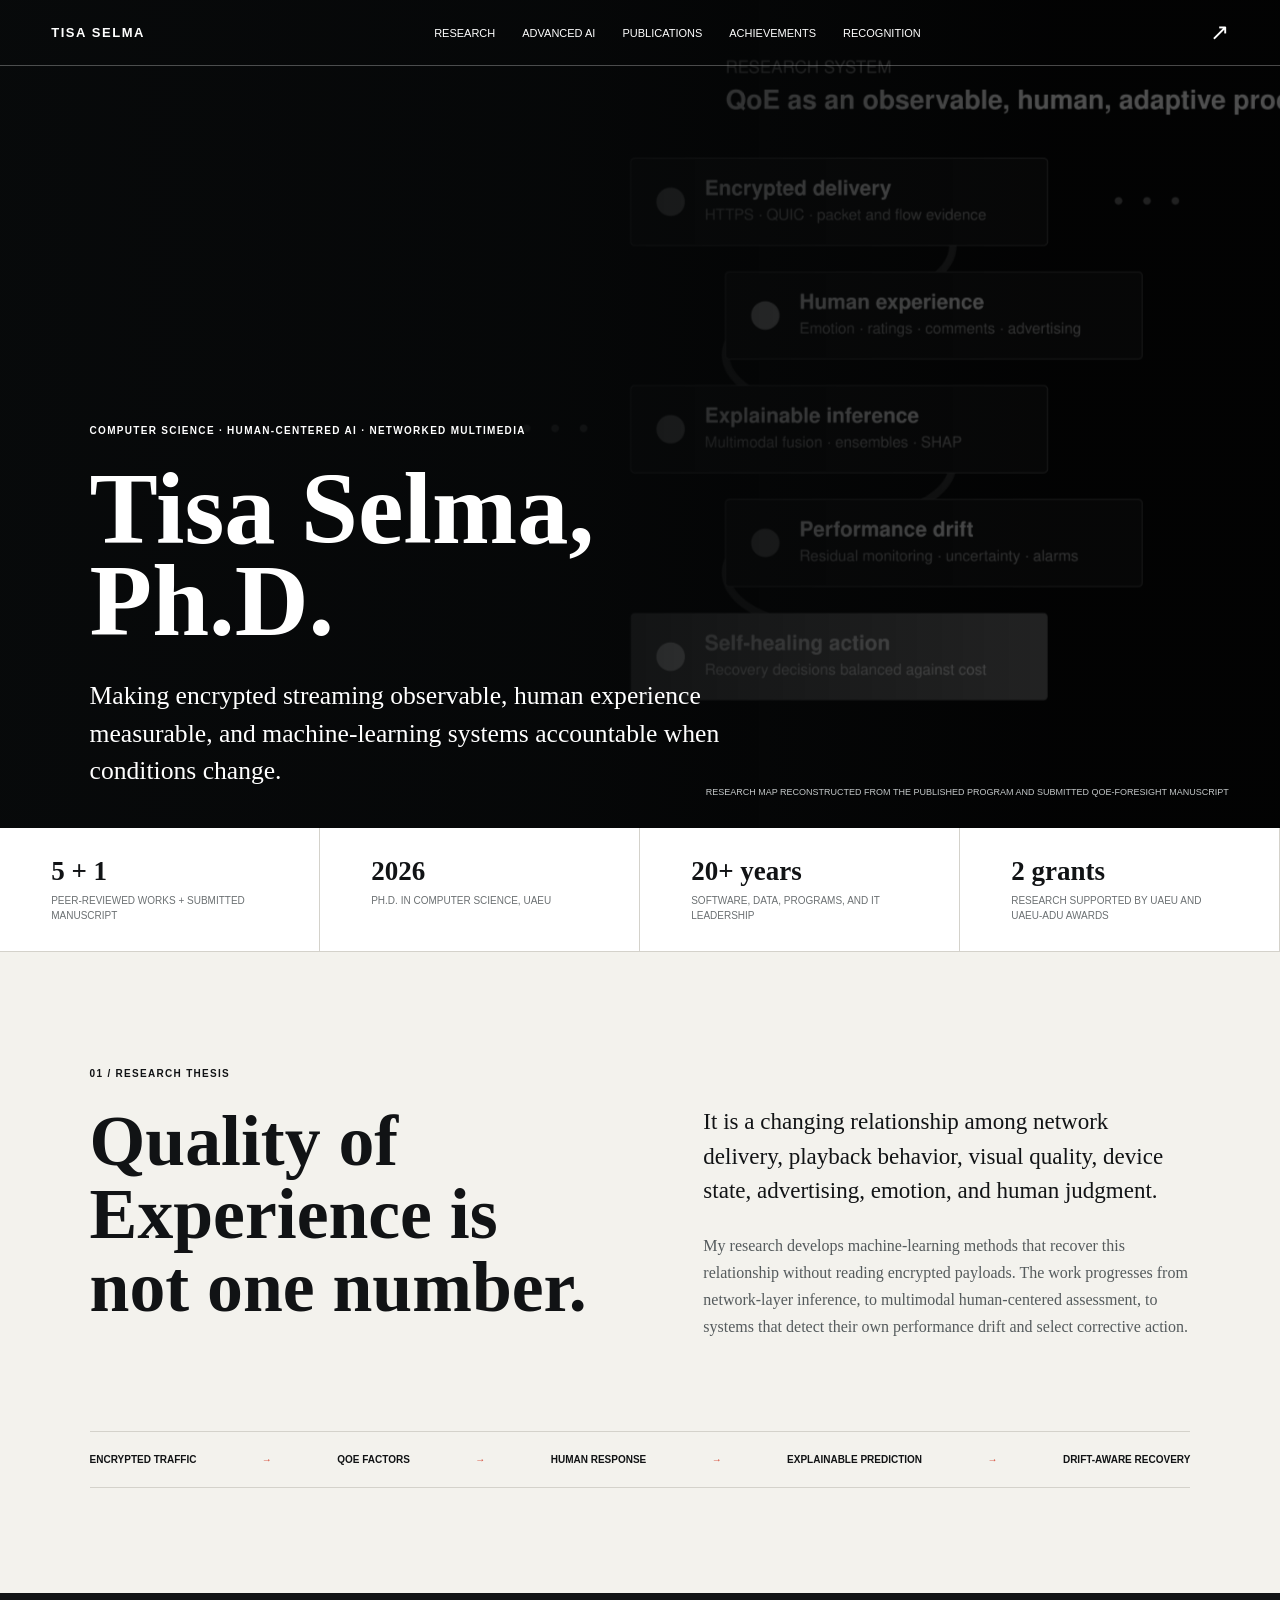
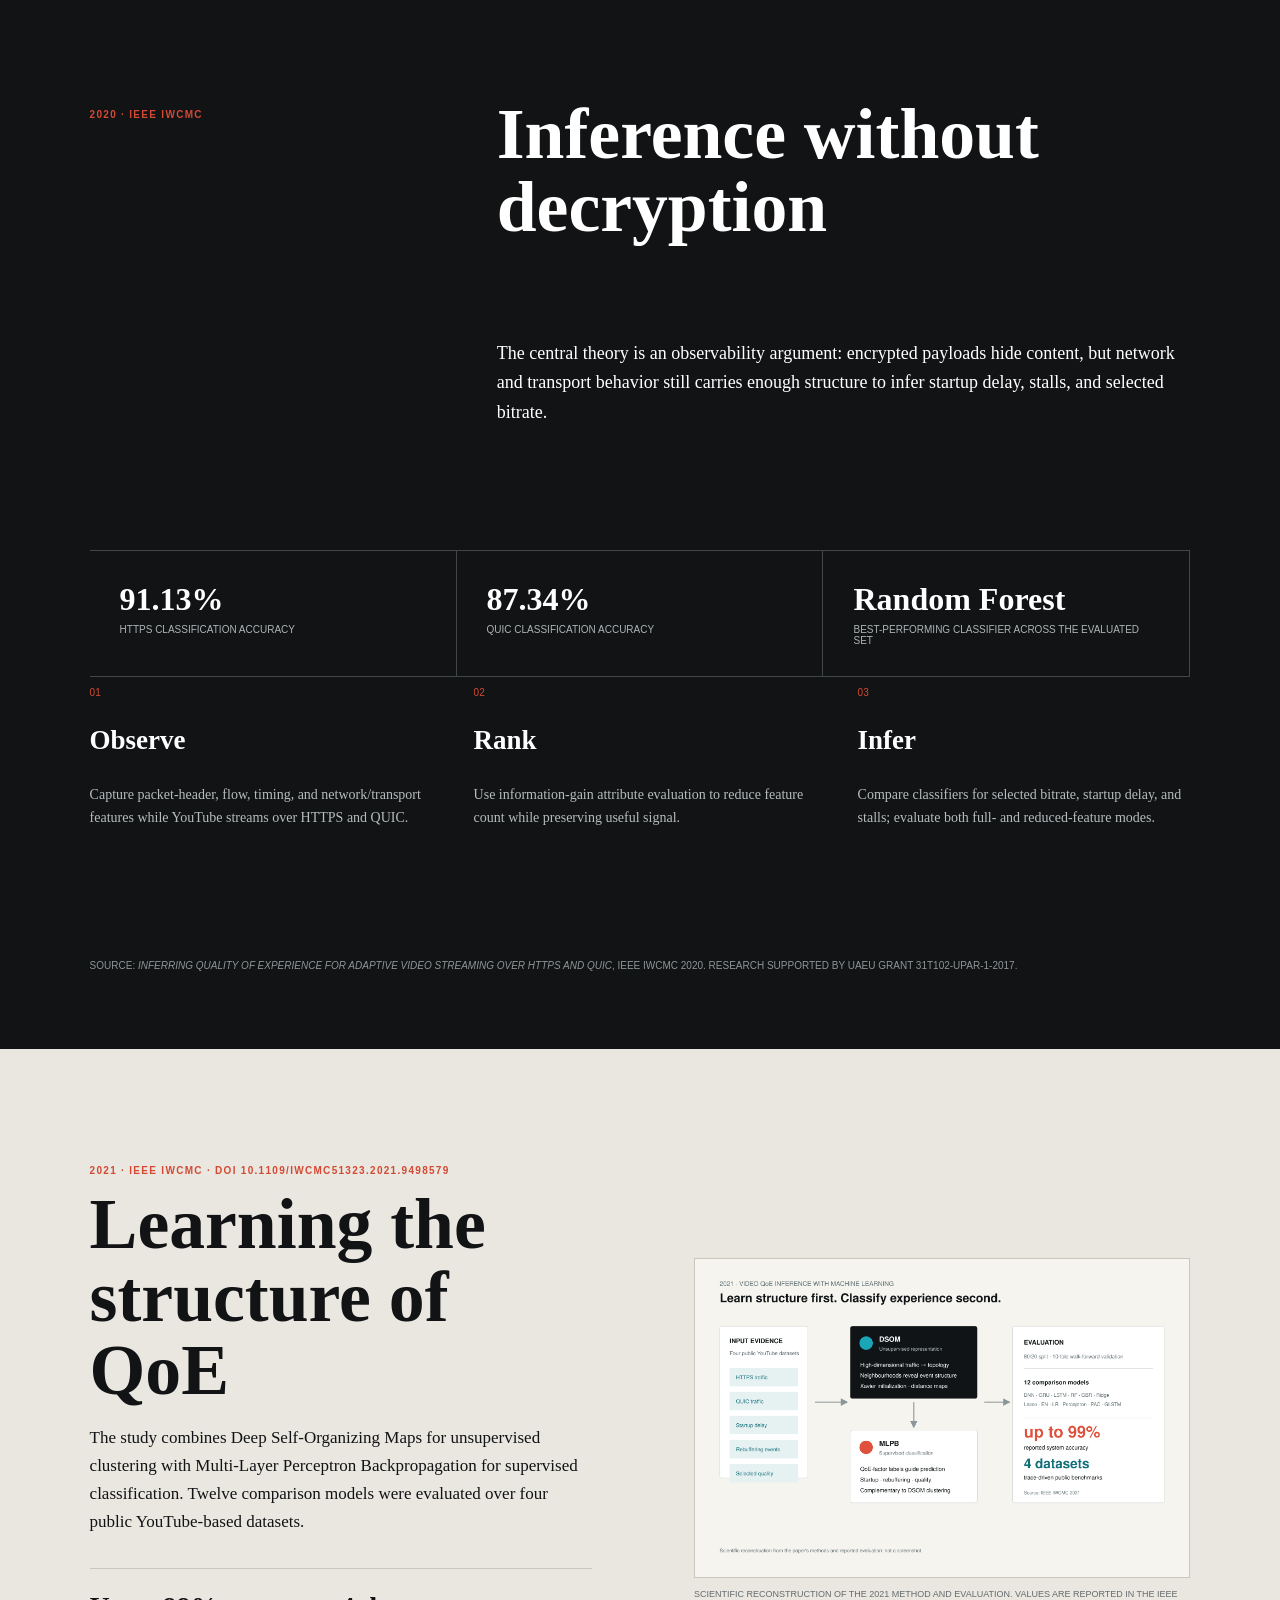
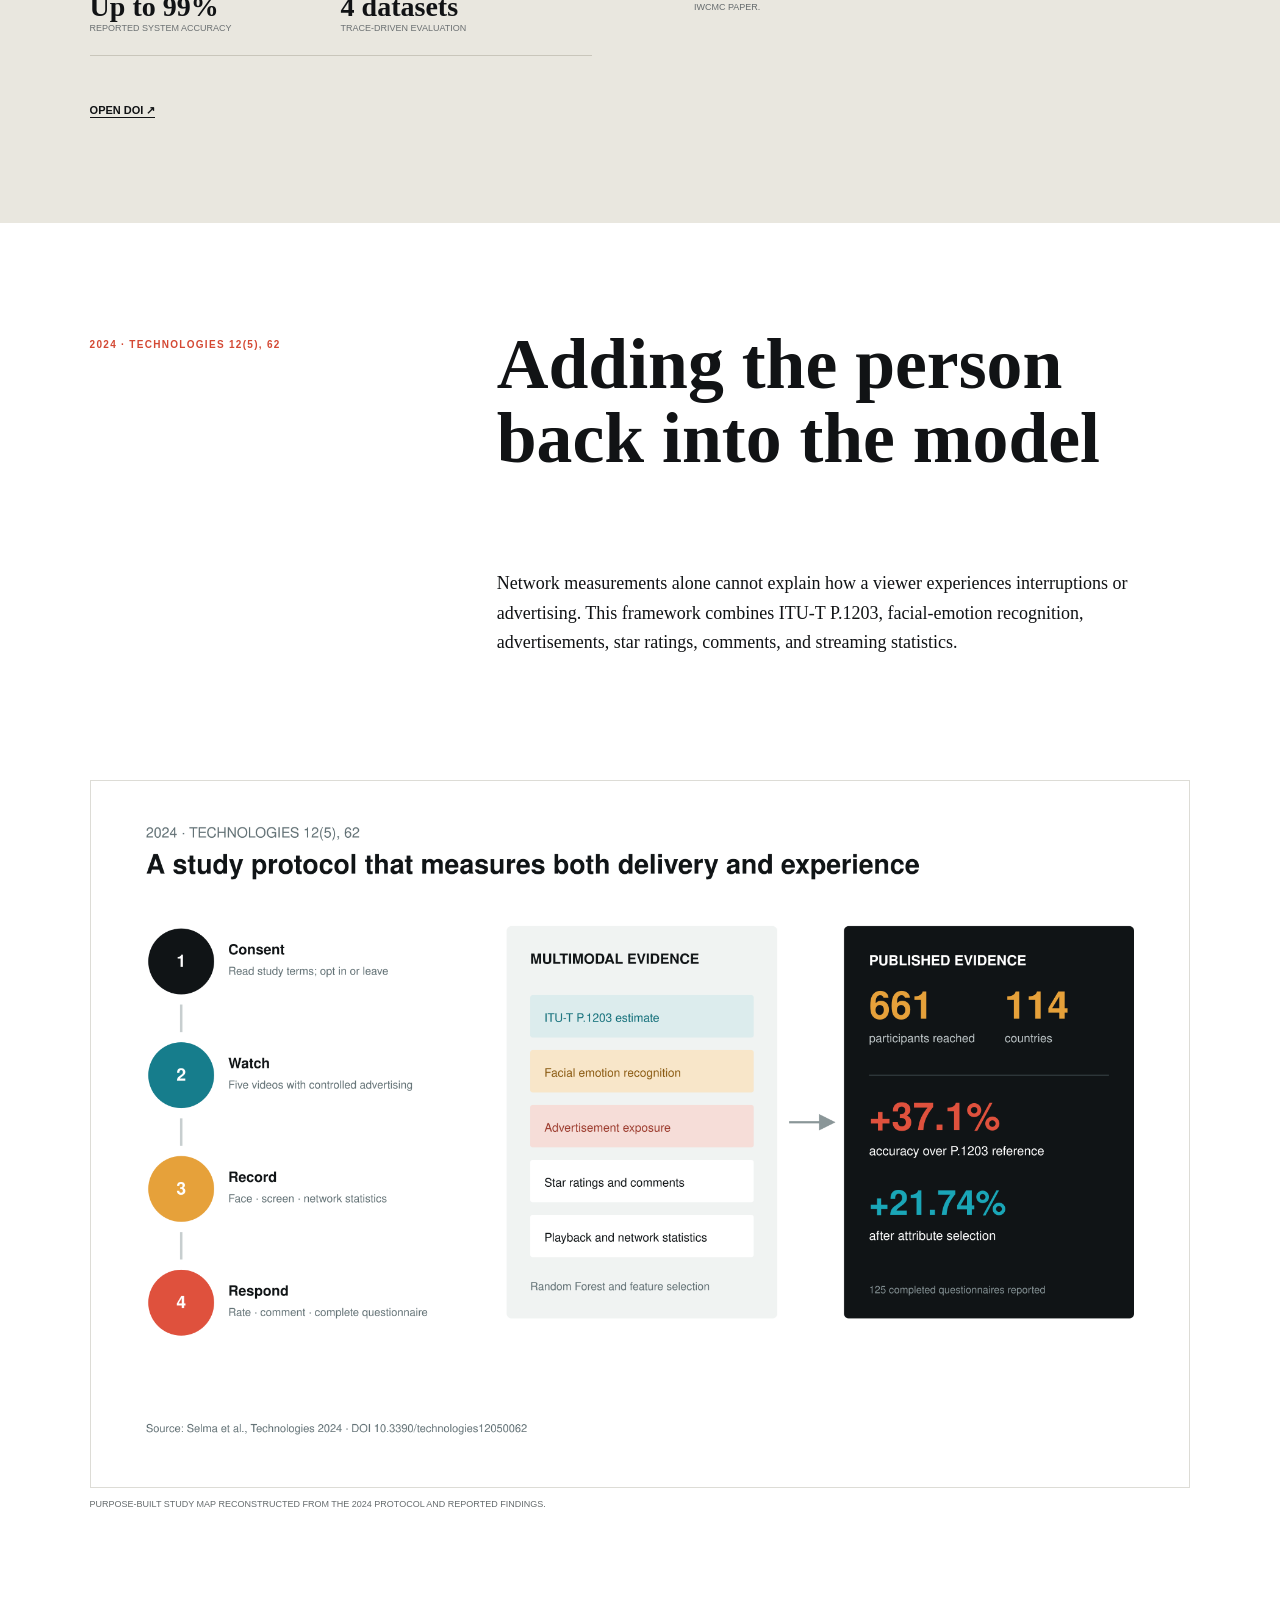
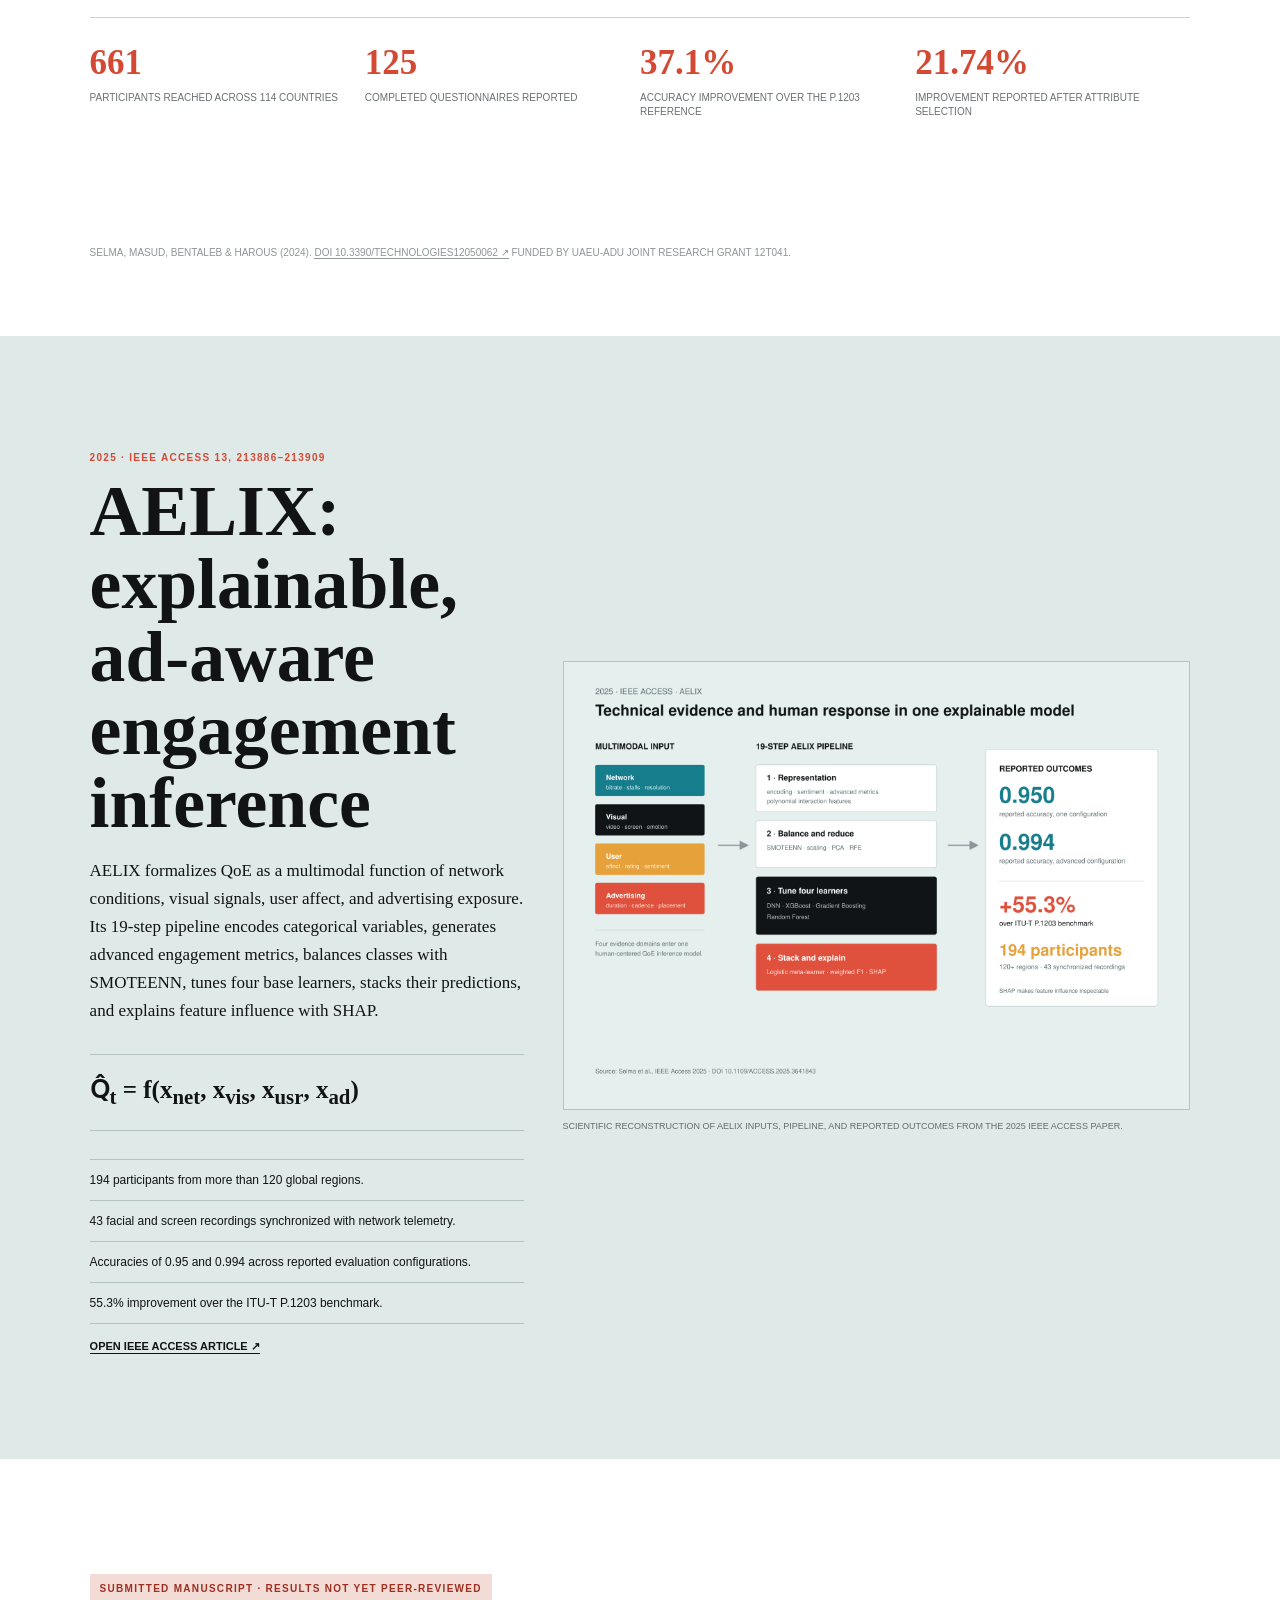
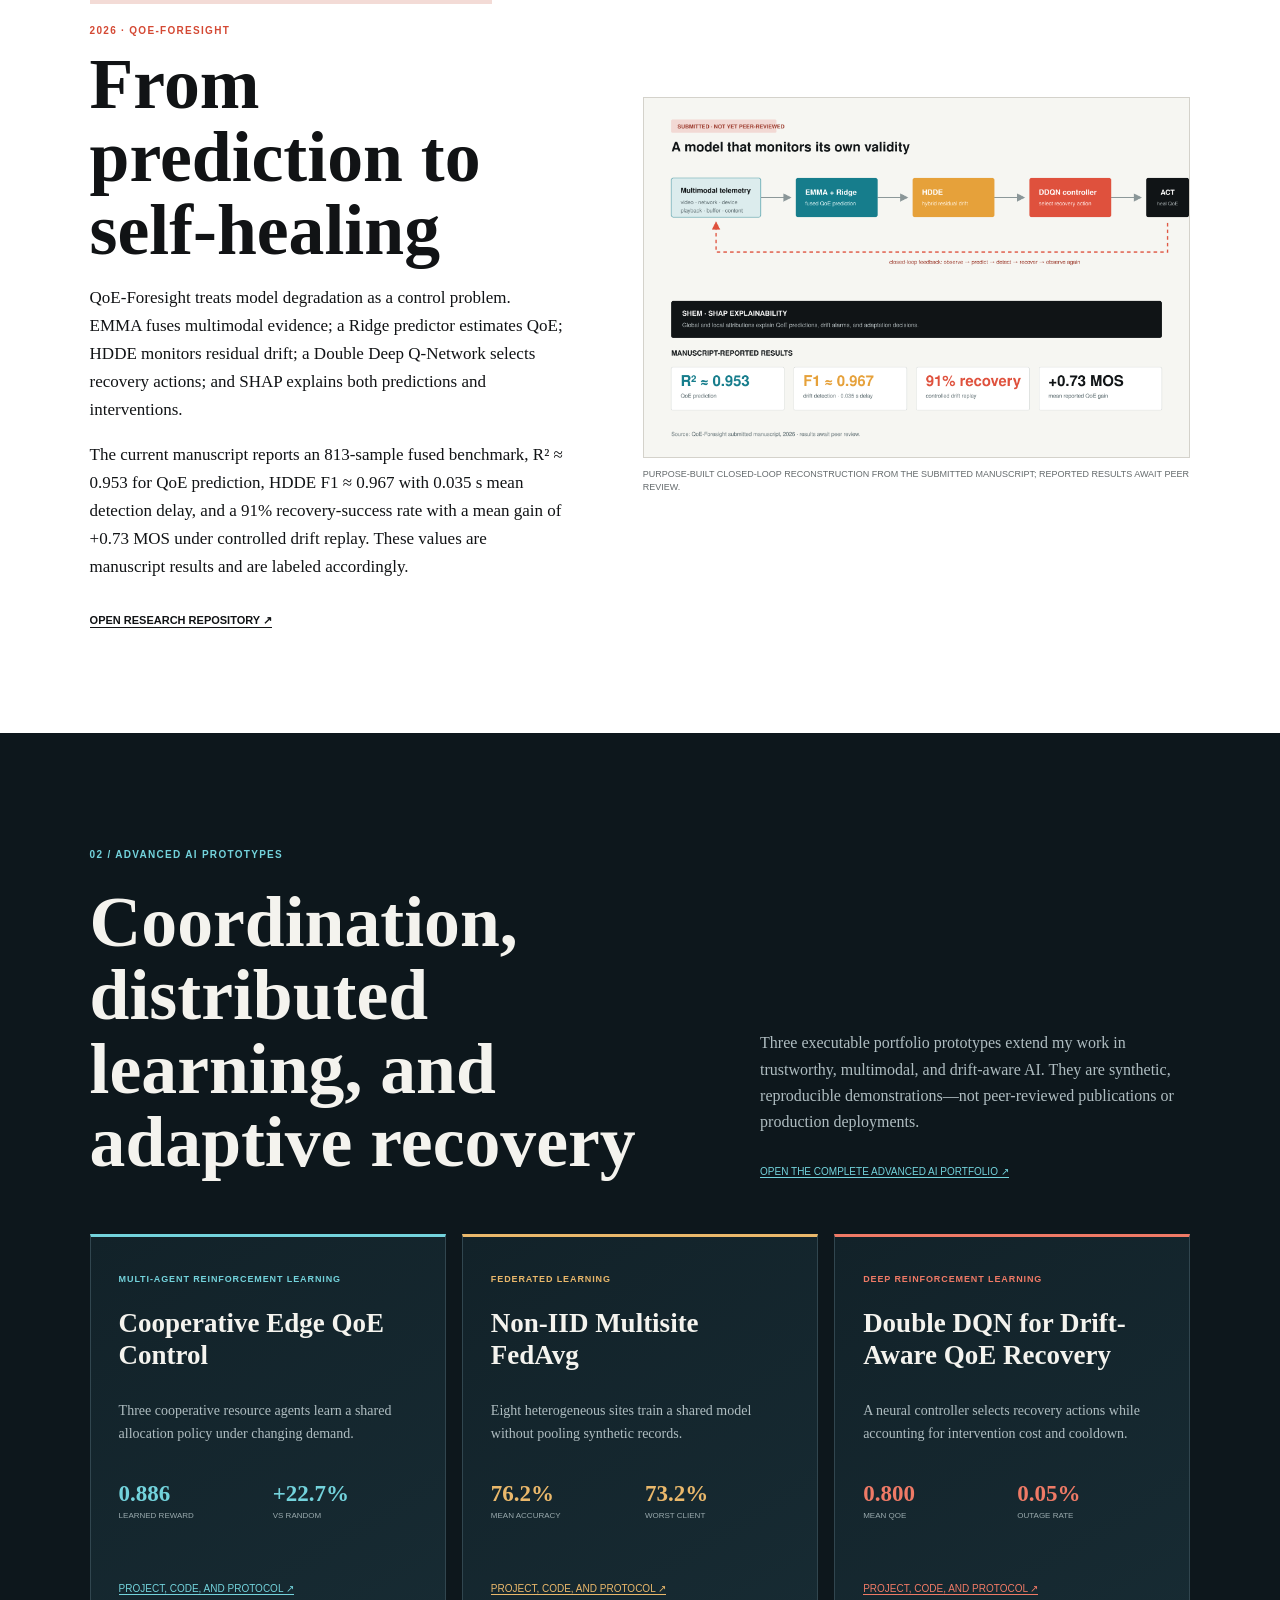
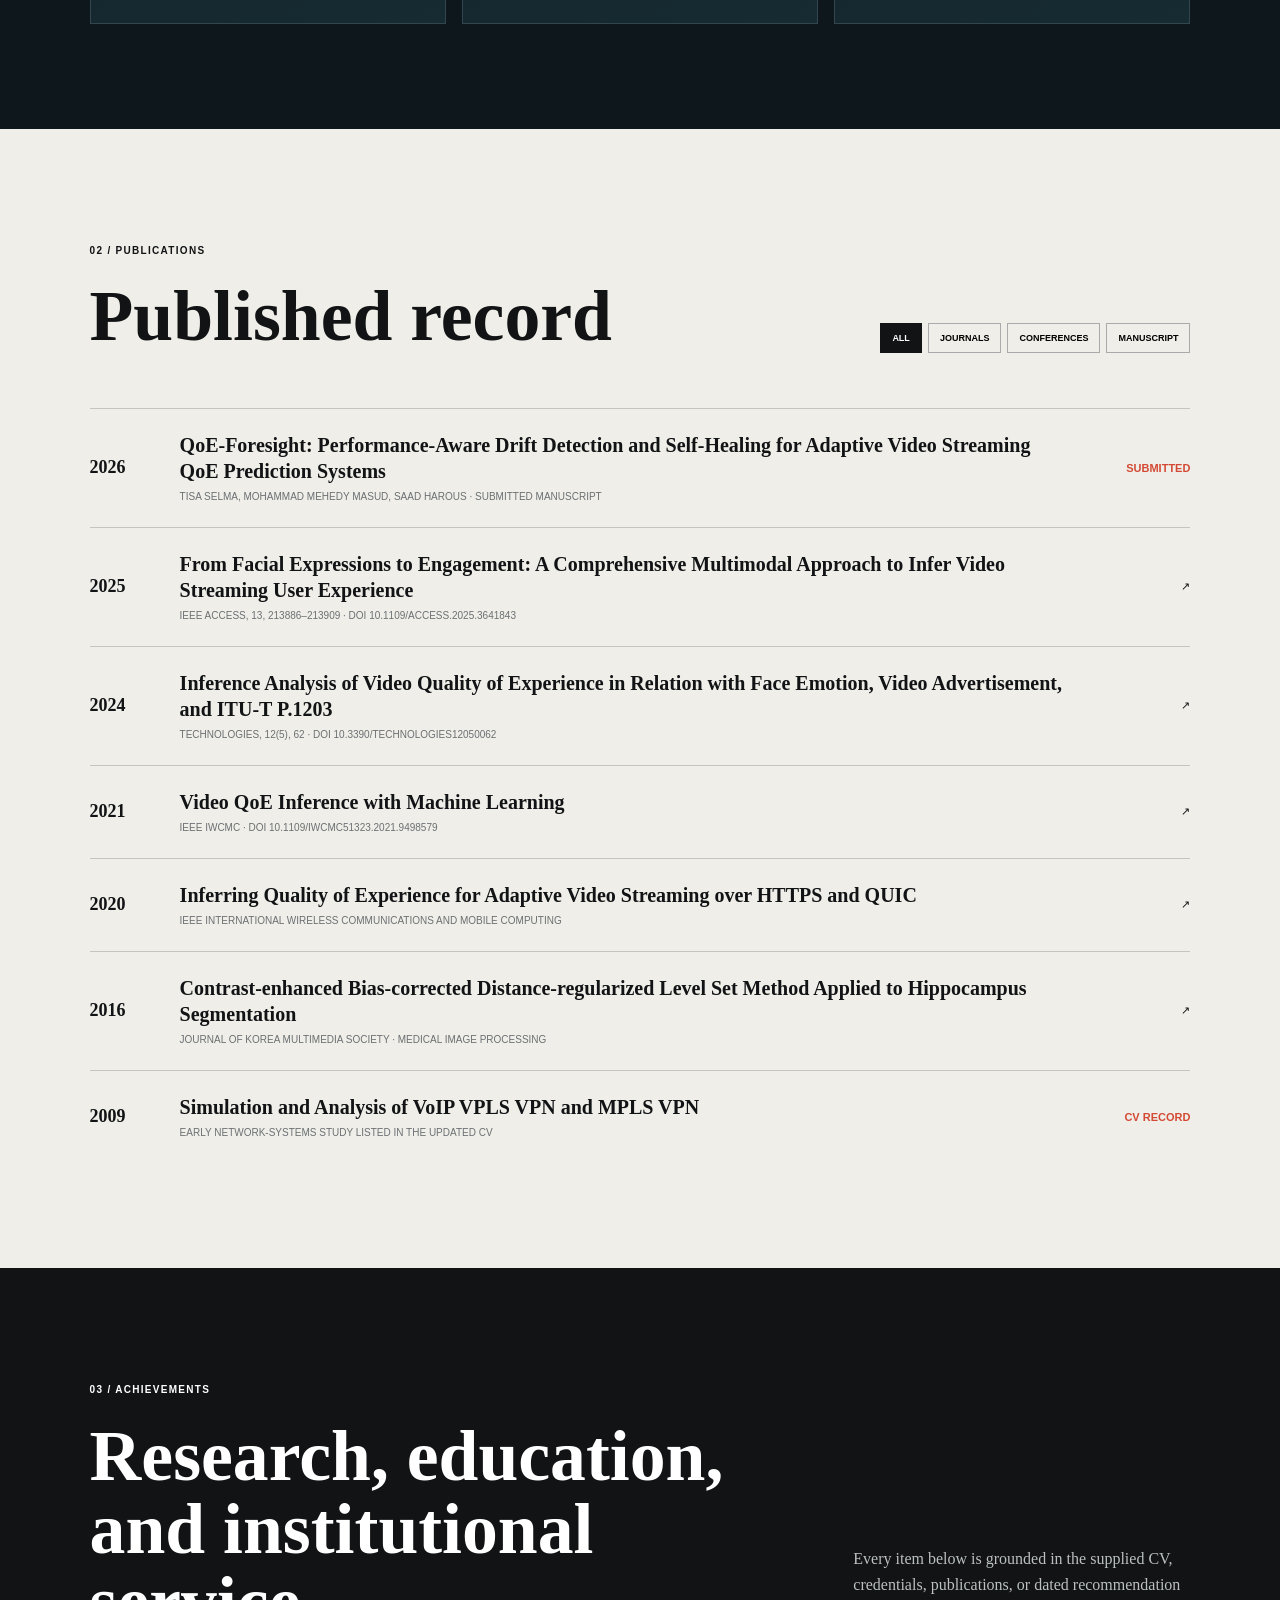
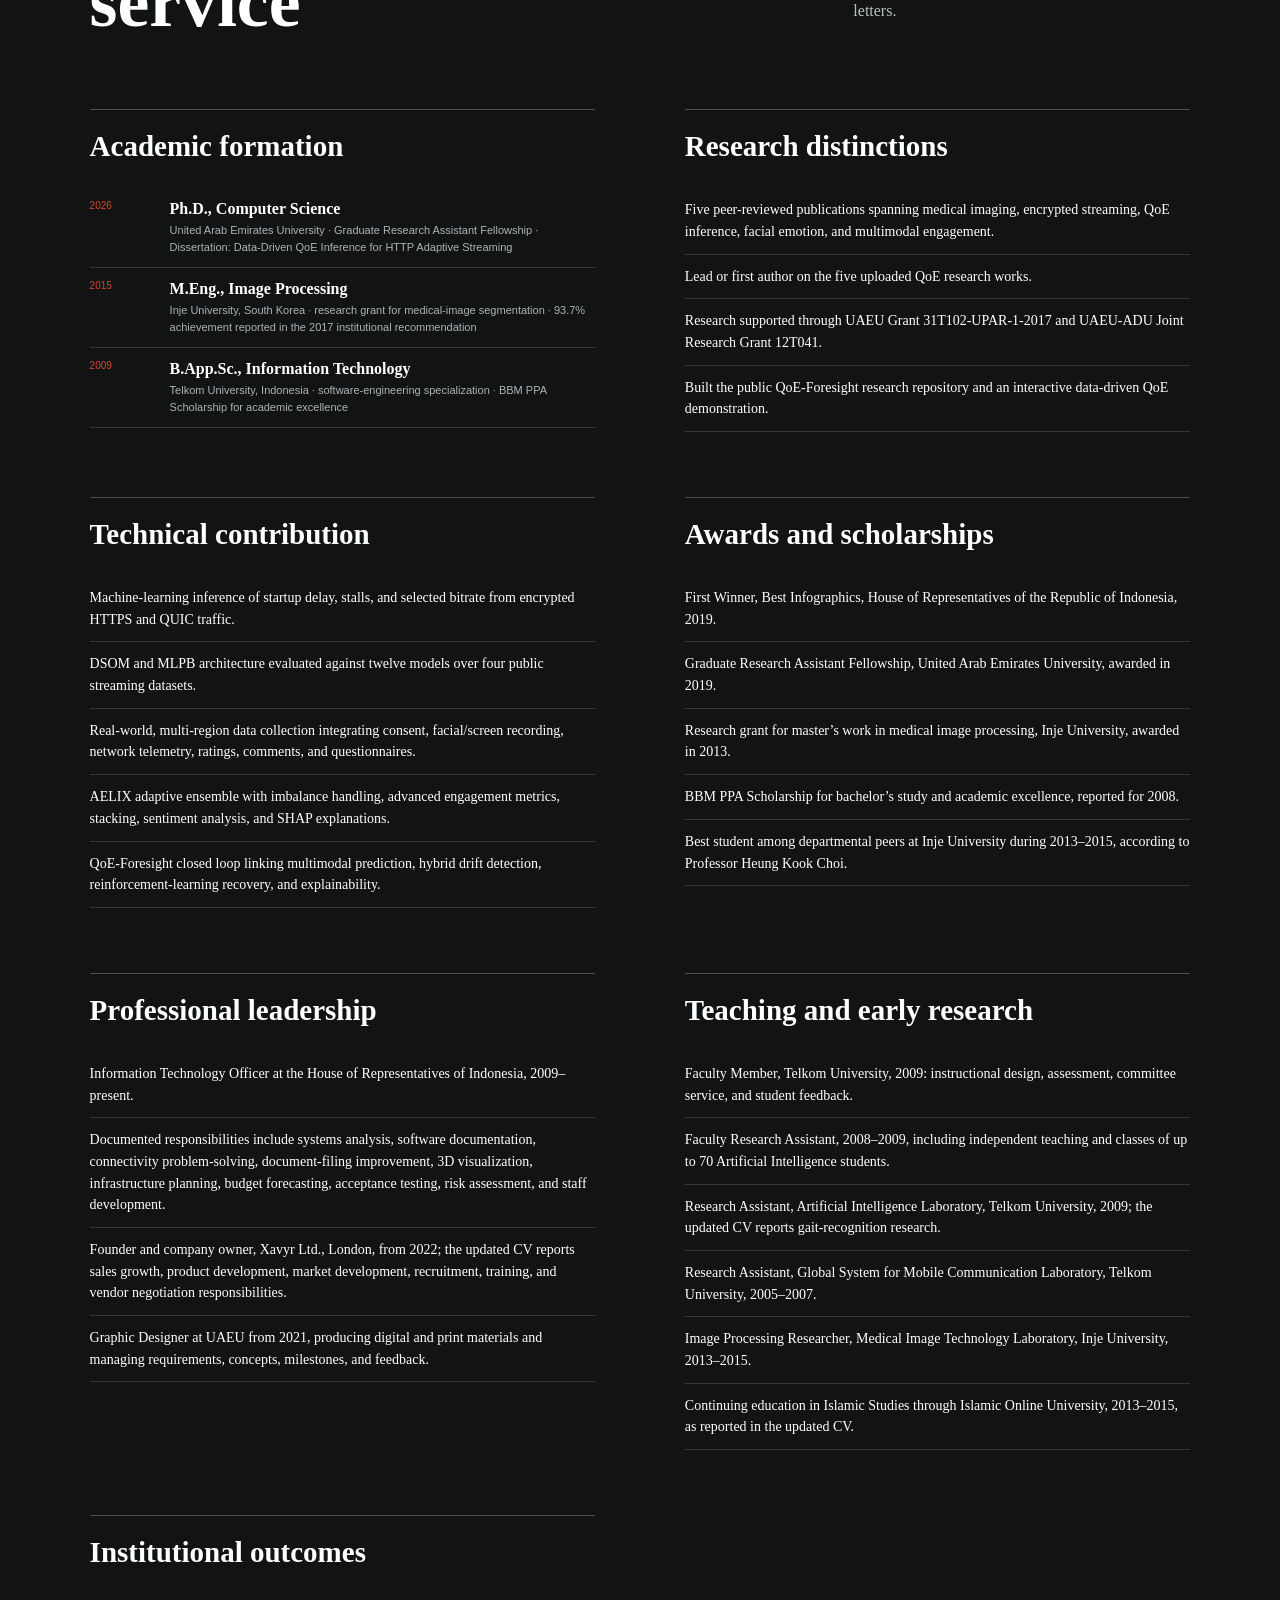
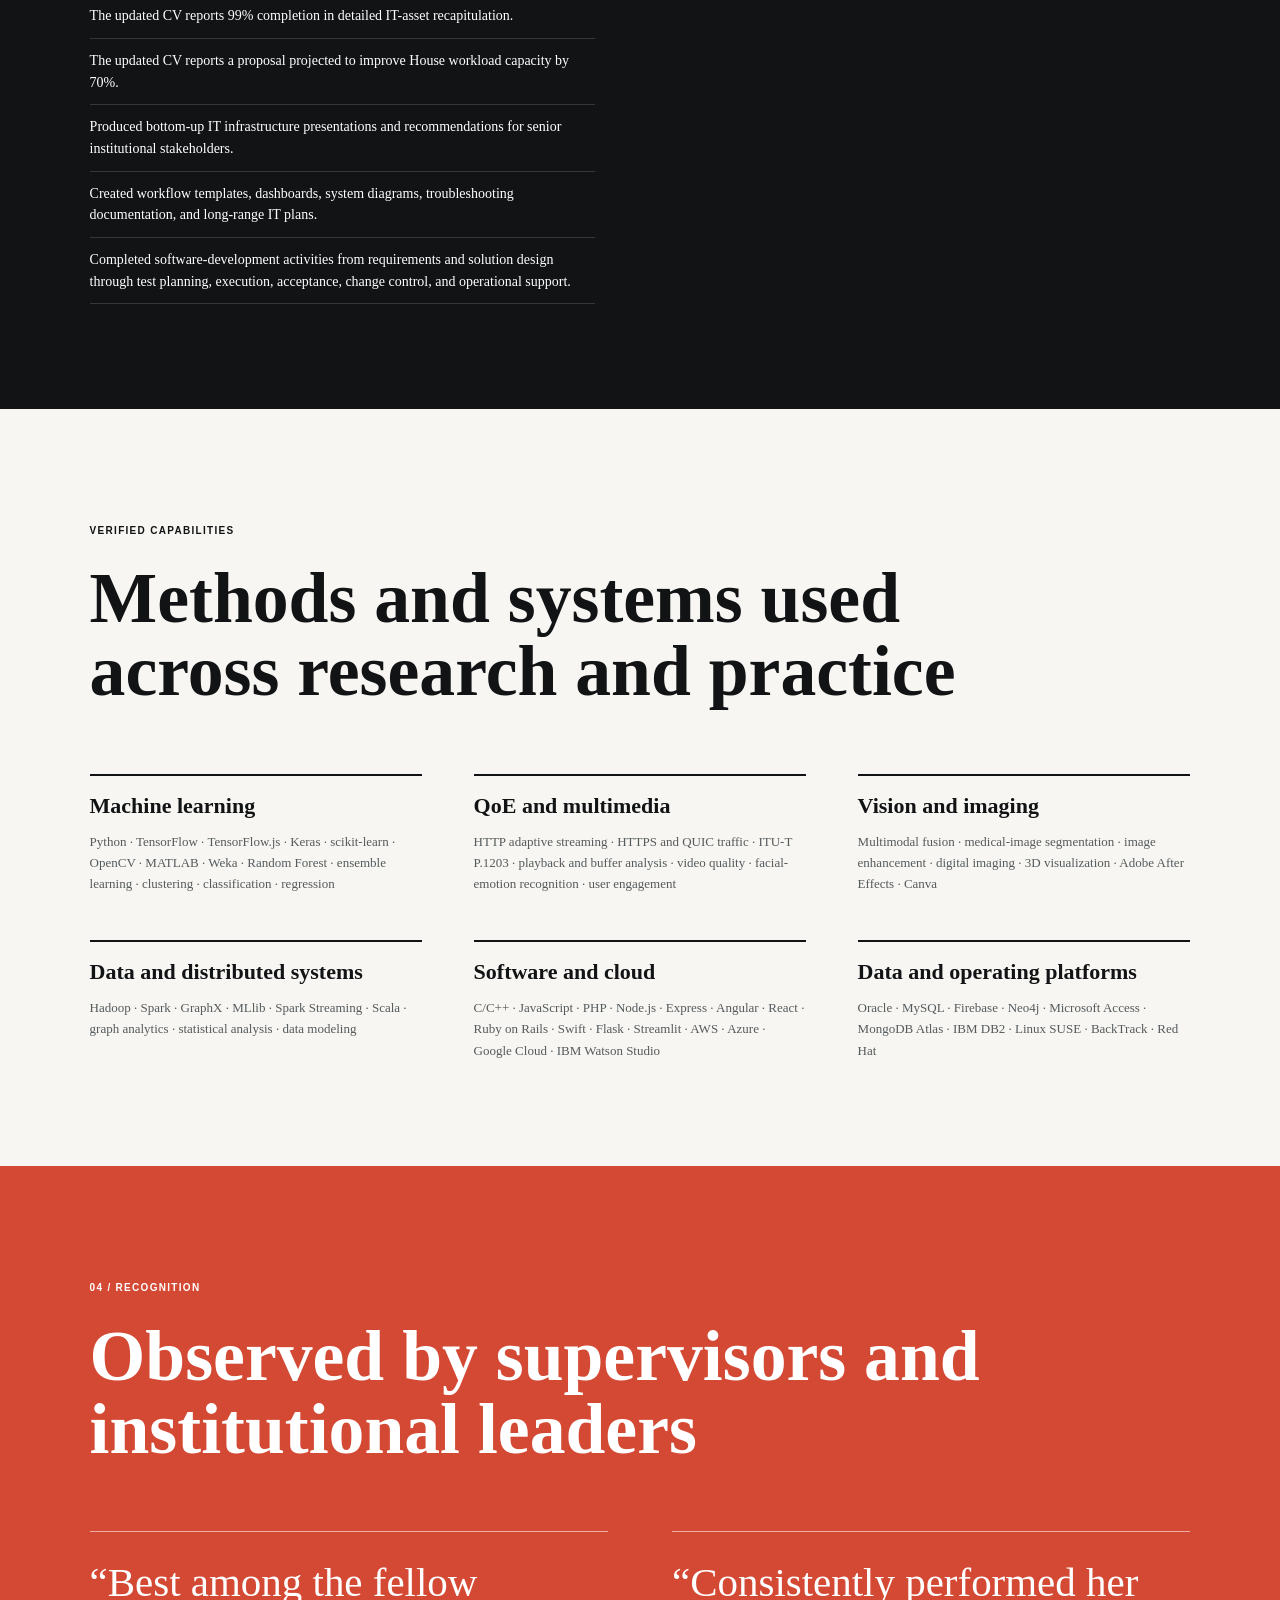
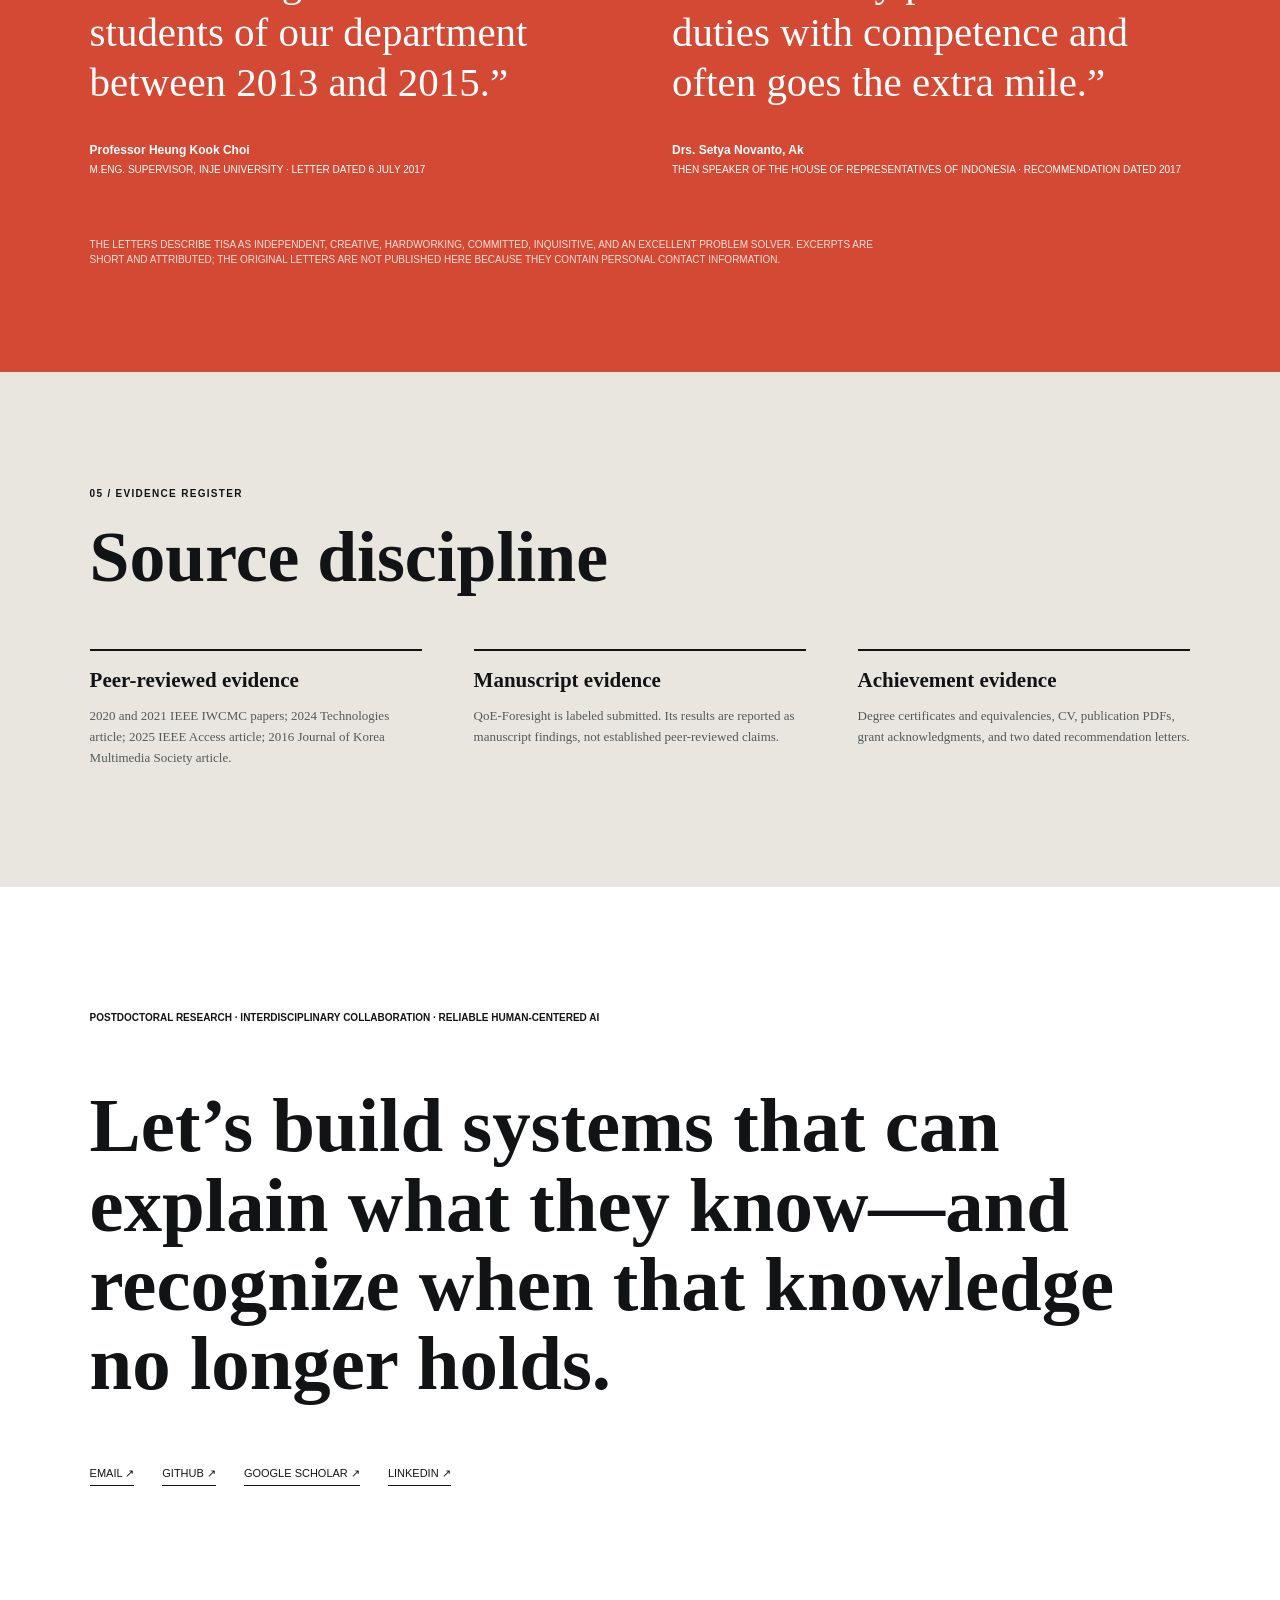
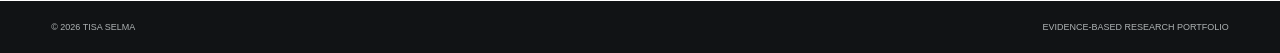
==== commit 92a98036: "Point profile link to canonical portfolio site" ====
--- a/index.html
+++ b/index.html
@@ -200,7 +200,7 @@
     <section class="contact">
       <p>Postdoctoral research · interdisciplinary collaboration · reliable human-centered AI</p>
       <h2>Let’s build systems that can explain what they know—and recognize when that knowledge no longer holds.</h2>
-      <div class="contact-links"><a href="mailto:meetme.tisa@gmail.com">Email ↗</a><a href="https://github.com/tselma" target="_blank" rel="noreferrer">GitHub ↗</a><a href="https://scholar.google.com/citations?hl=en&user=Me3_i5UAAAAJ" target="_blank" rel="noreferrer">Google Scholar ↗</a><a href="https://www.linkedin.com/in/tisa-selma-phd-58960b211" target="_blank" rel="noreferrer">LinkedIn ↗</a></div>
+      <div class="contact-links"><a href="mailto:meetme.tisa@gmail.com">Email ↗</a><a href="https://meetmetisa-dev.github.io/tisa.github.io/" target="_blank" rel="noreferrer">GitHub ↗</a><a href="https://scholar.google.com/citations?hl=en&user=Me3_i5UAAAAJ" target="_blank" rel="noreferrer">Google Scholar ↗</a><a href="https://www.linkedin.com/in/tisa-selma-phd-58960b211" target="_blank" rel="noreferrer">LinkedIn ↗</a></div>
     </section>
   </main>
 
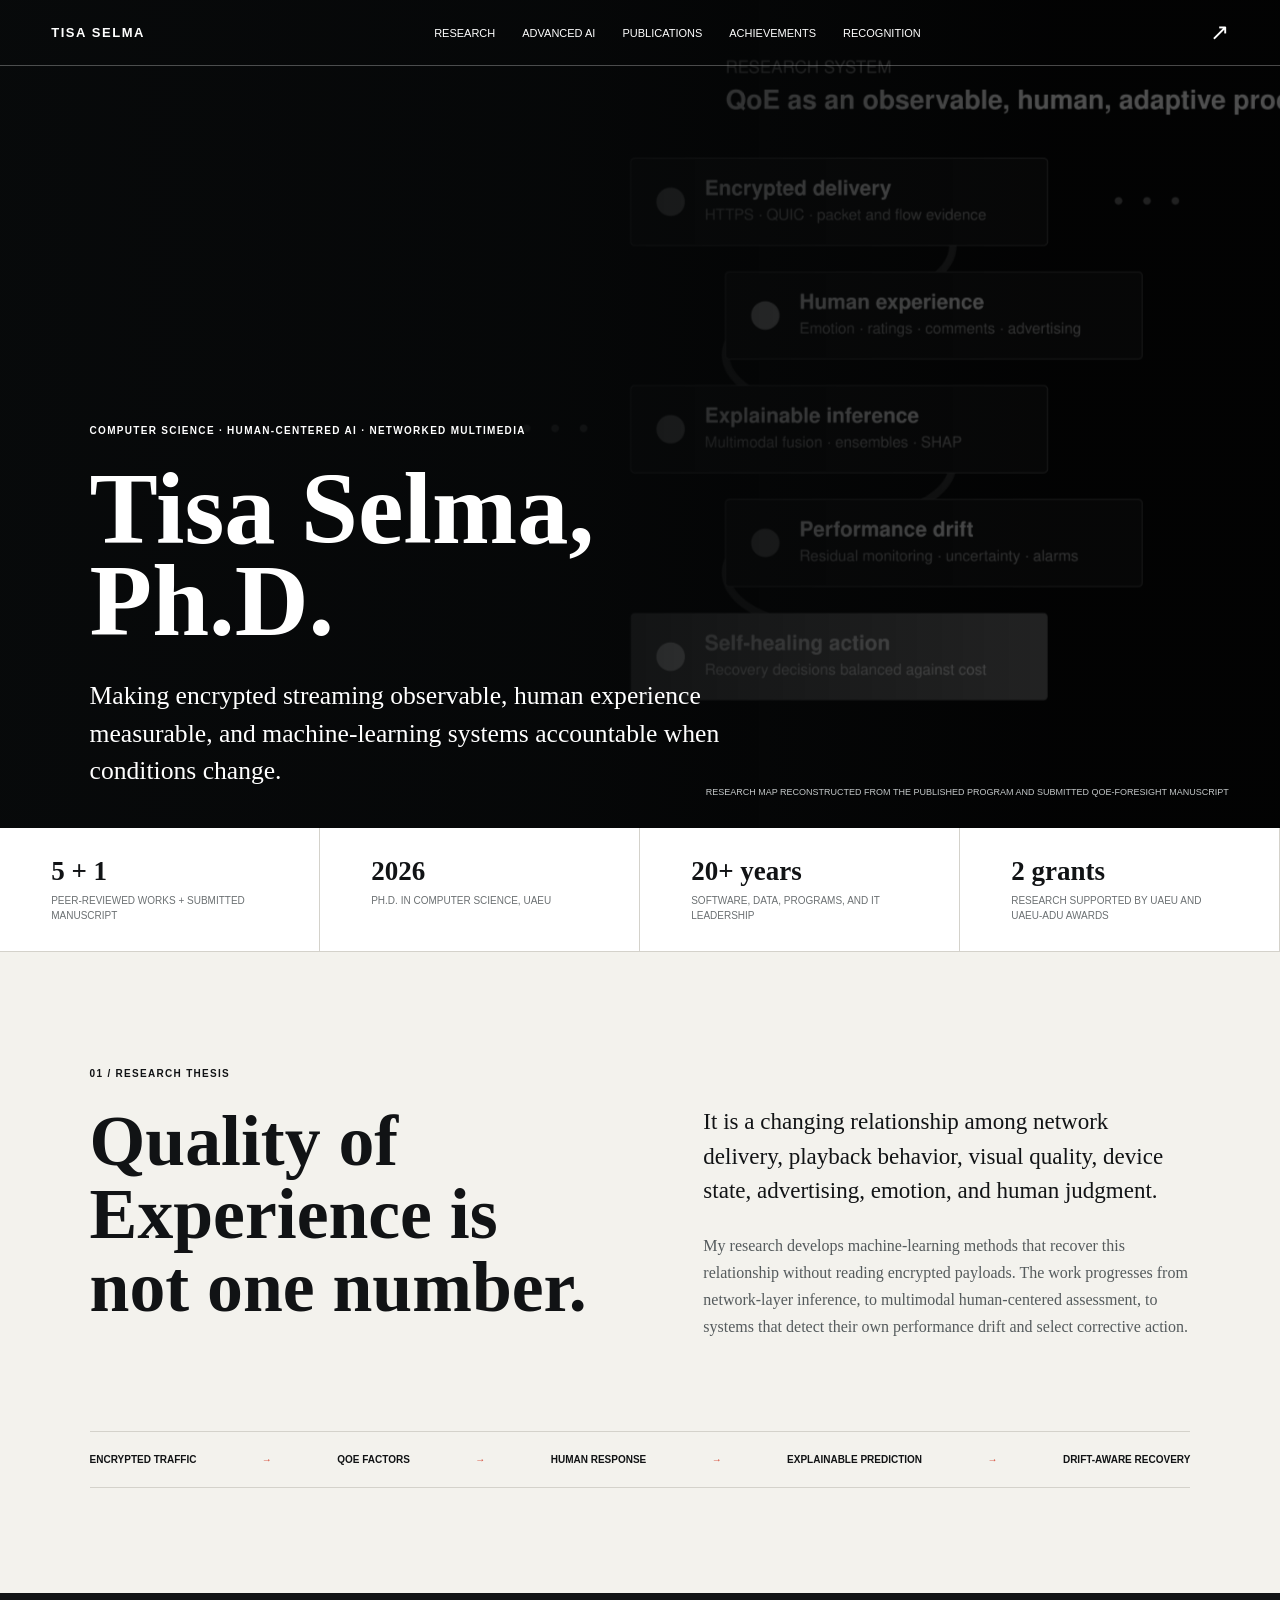
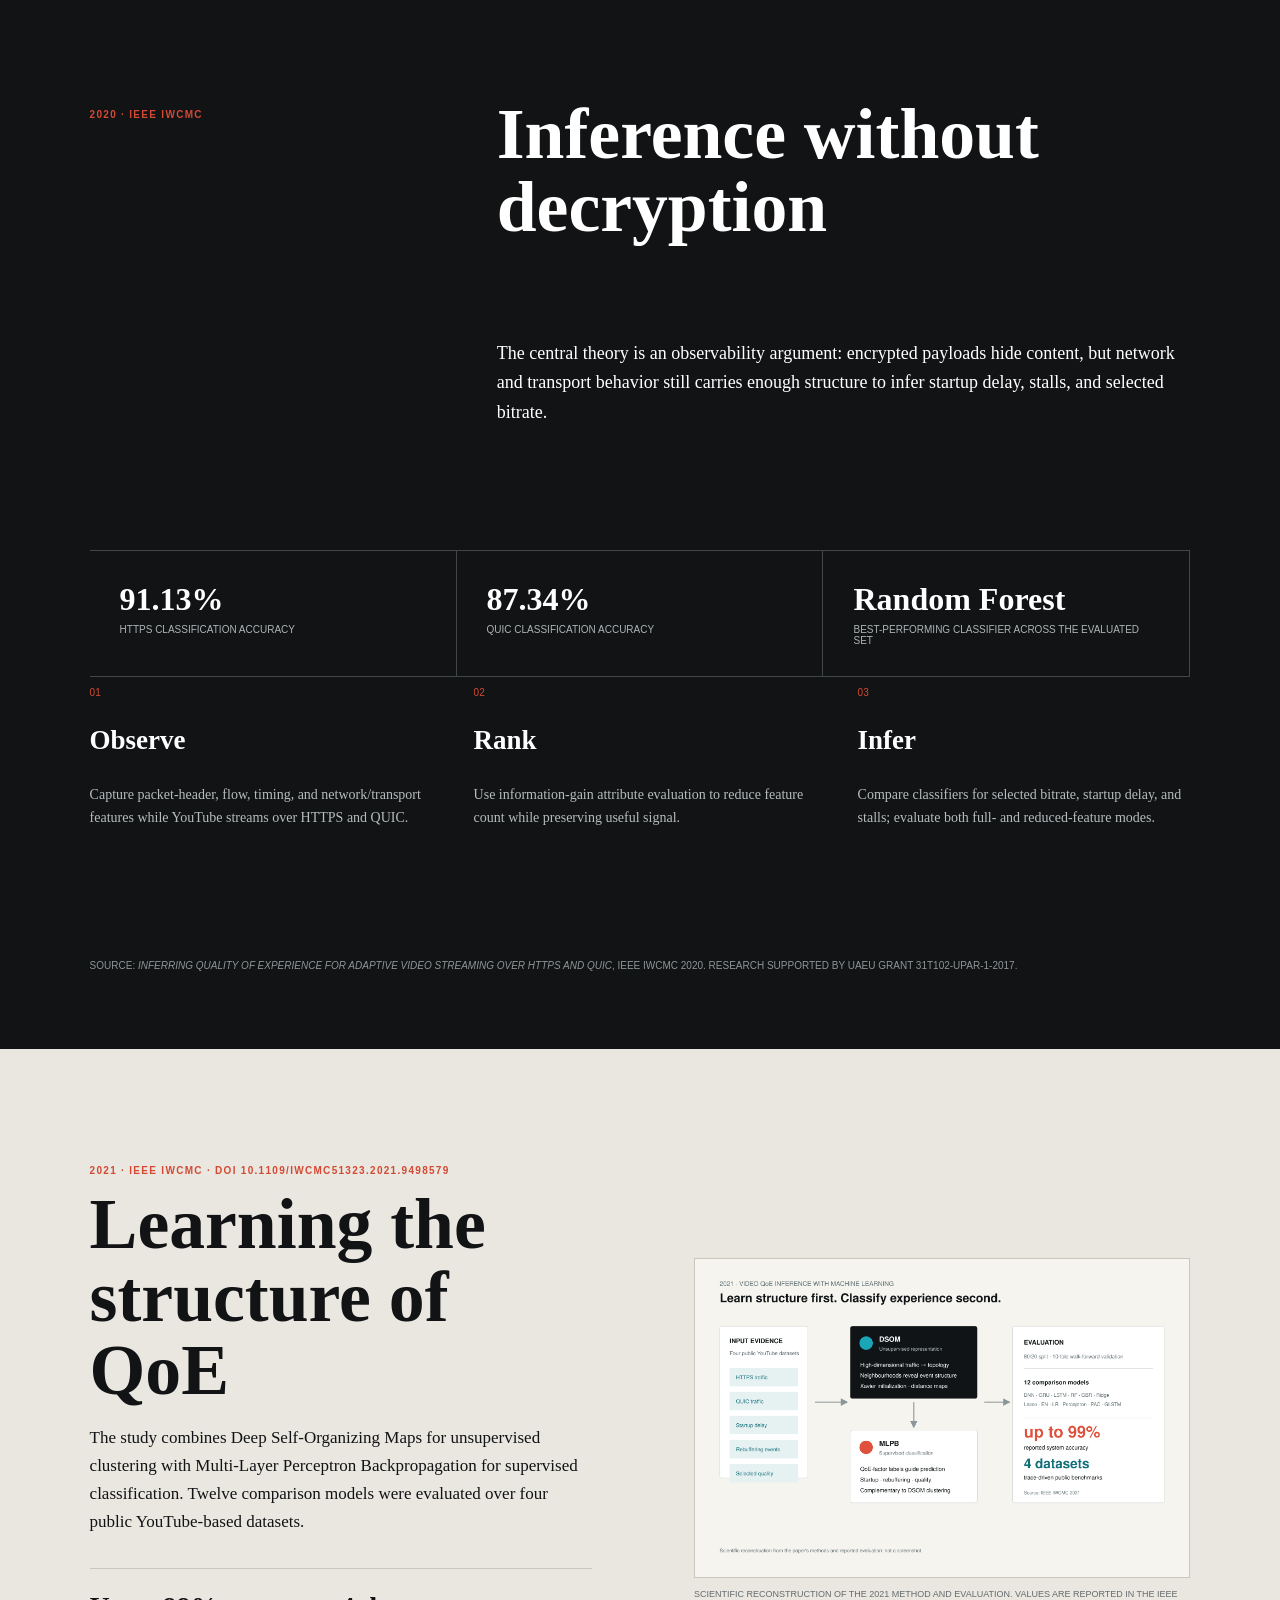
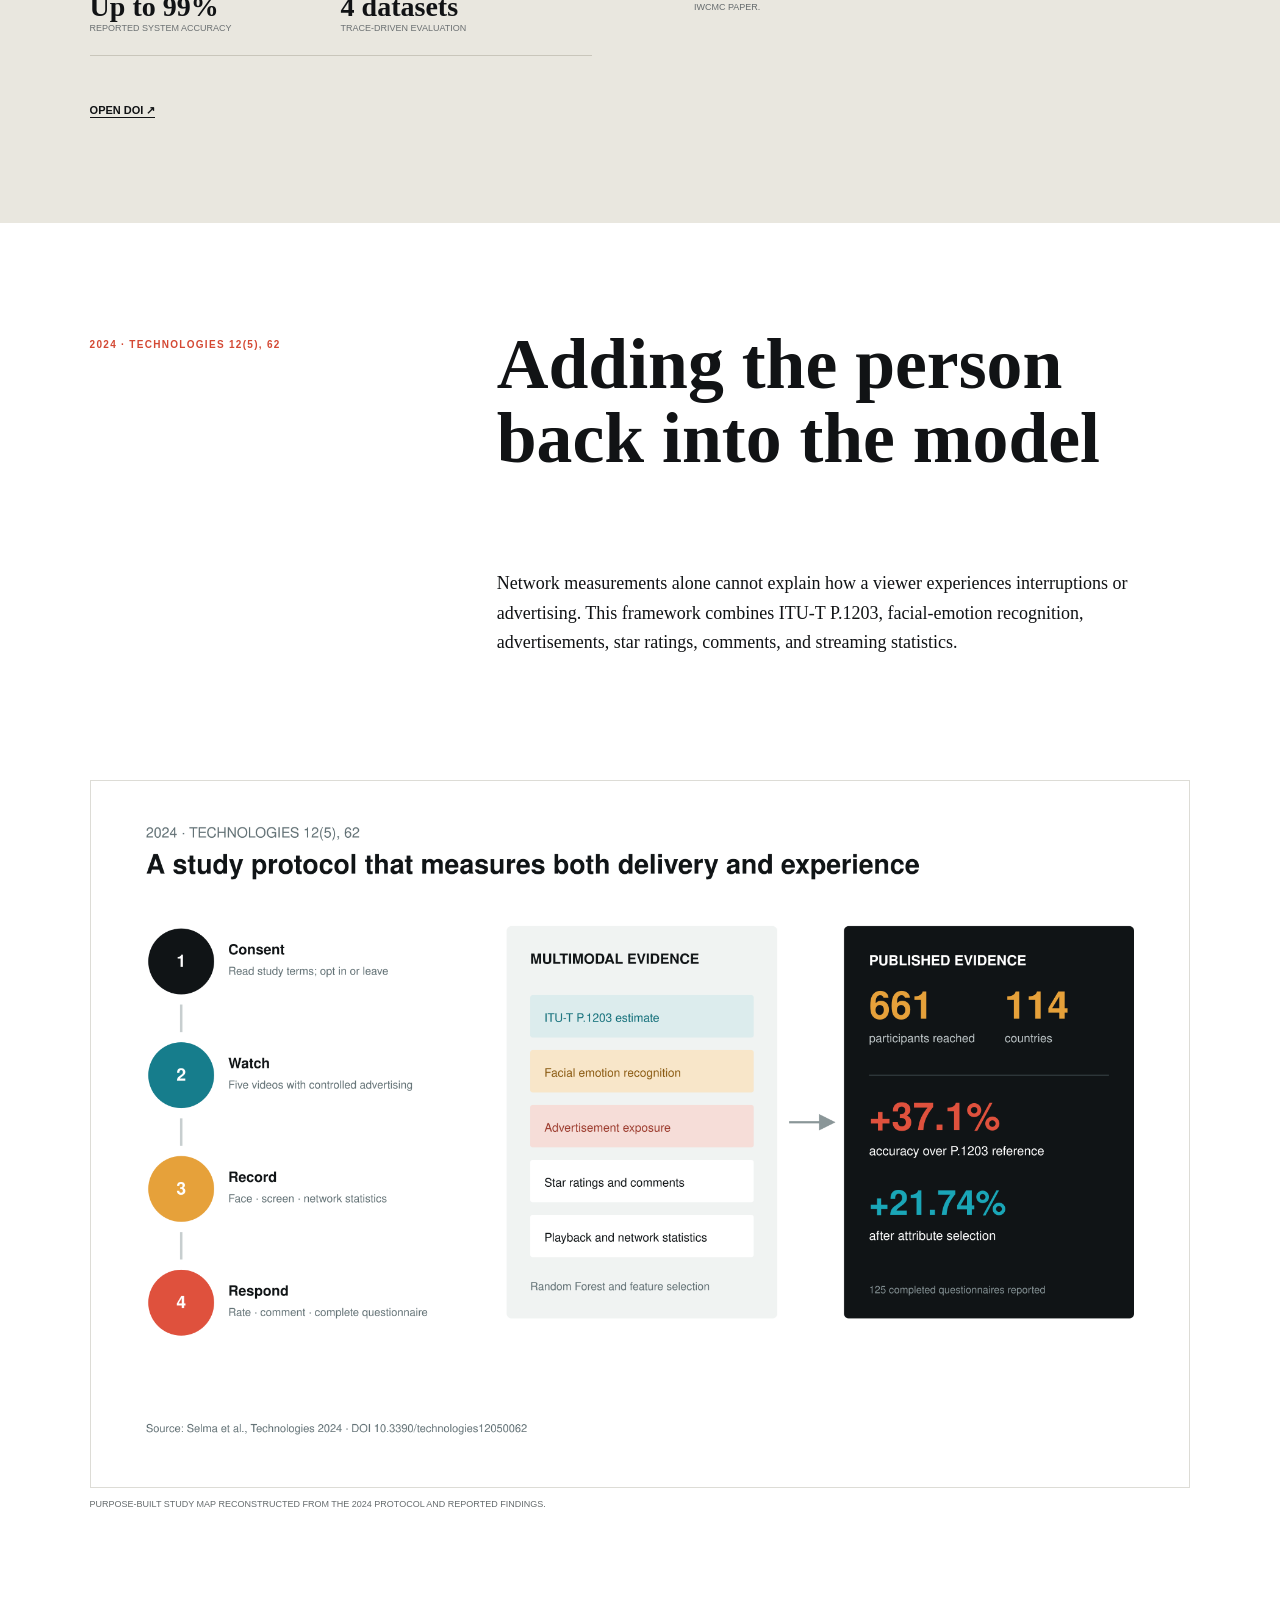
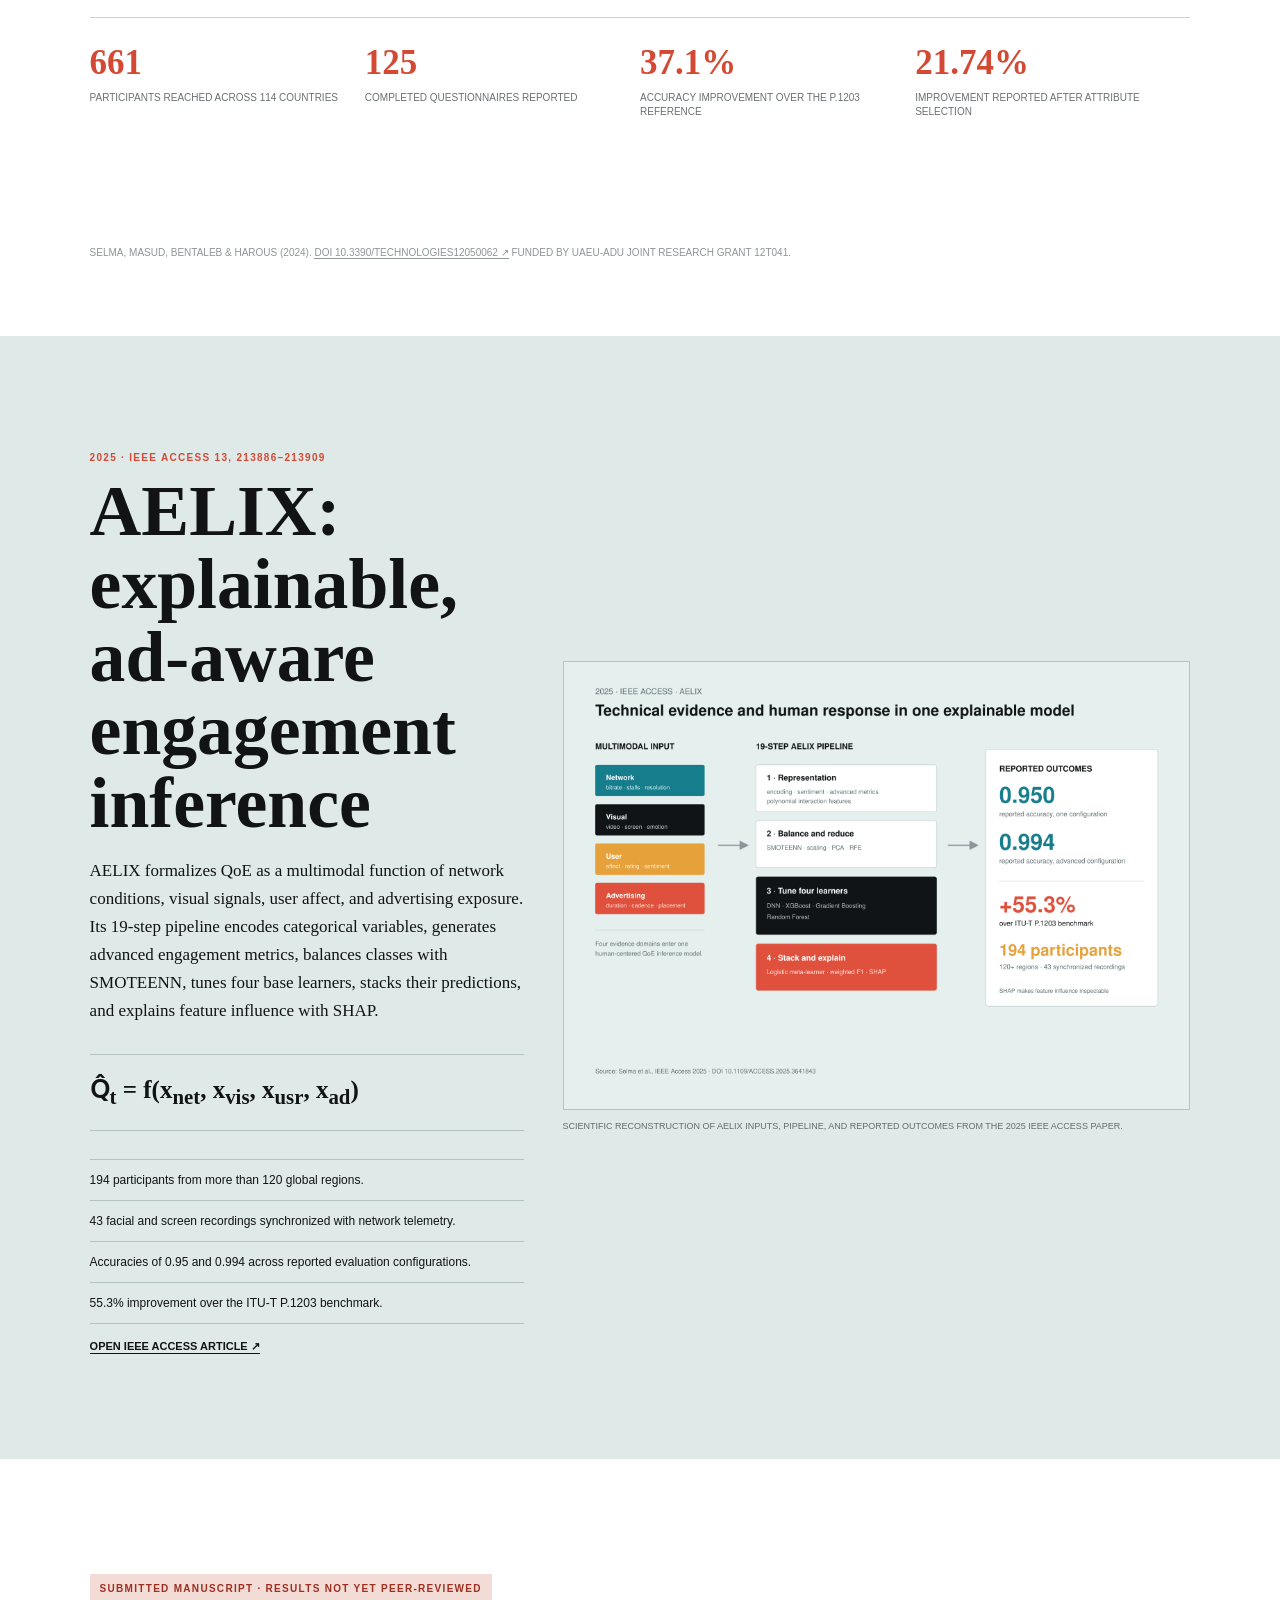
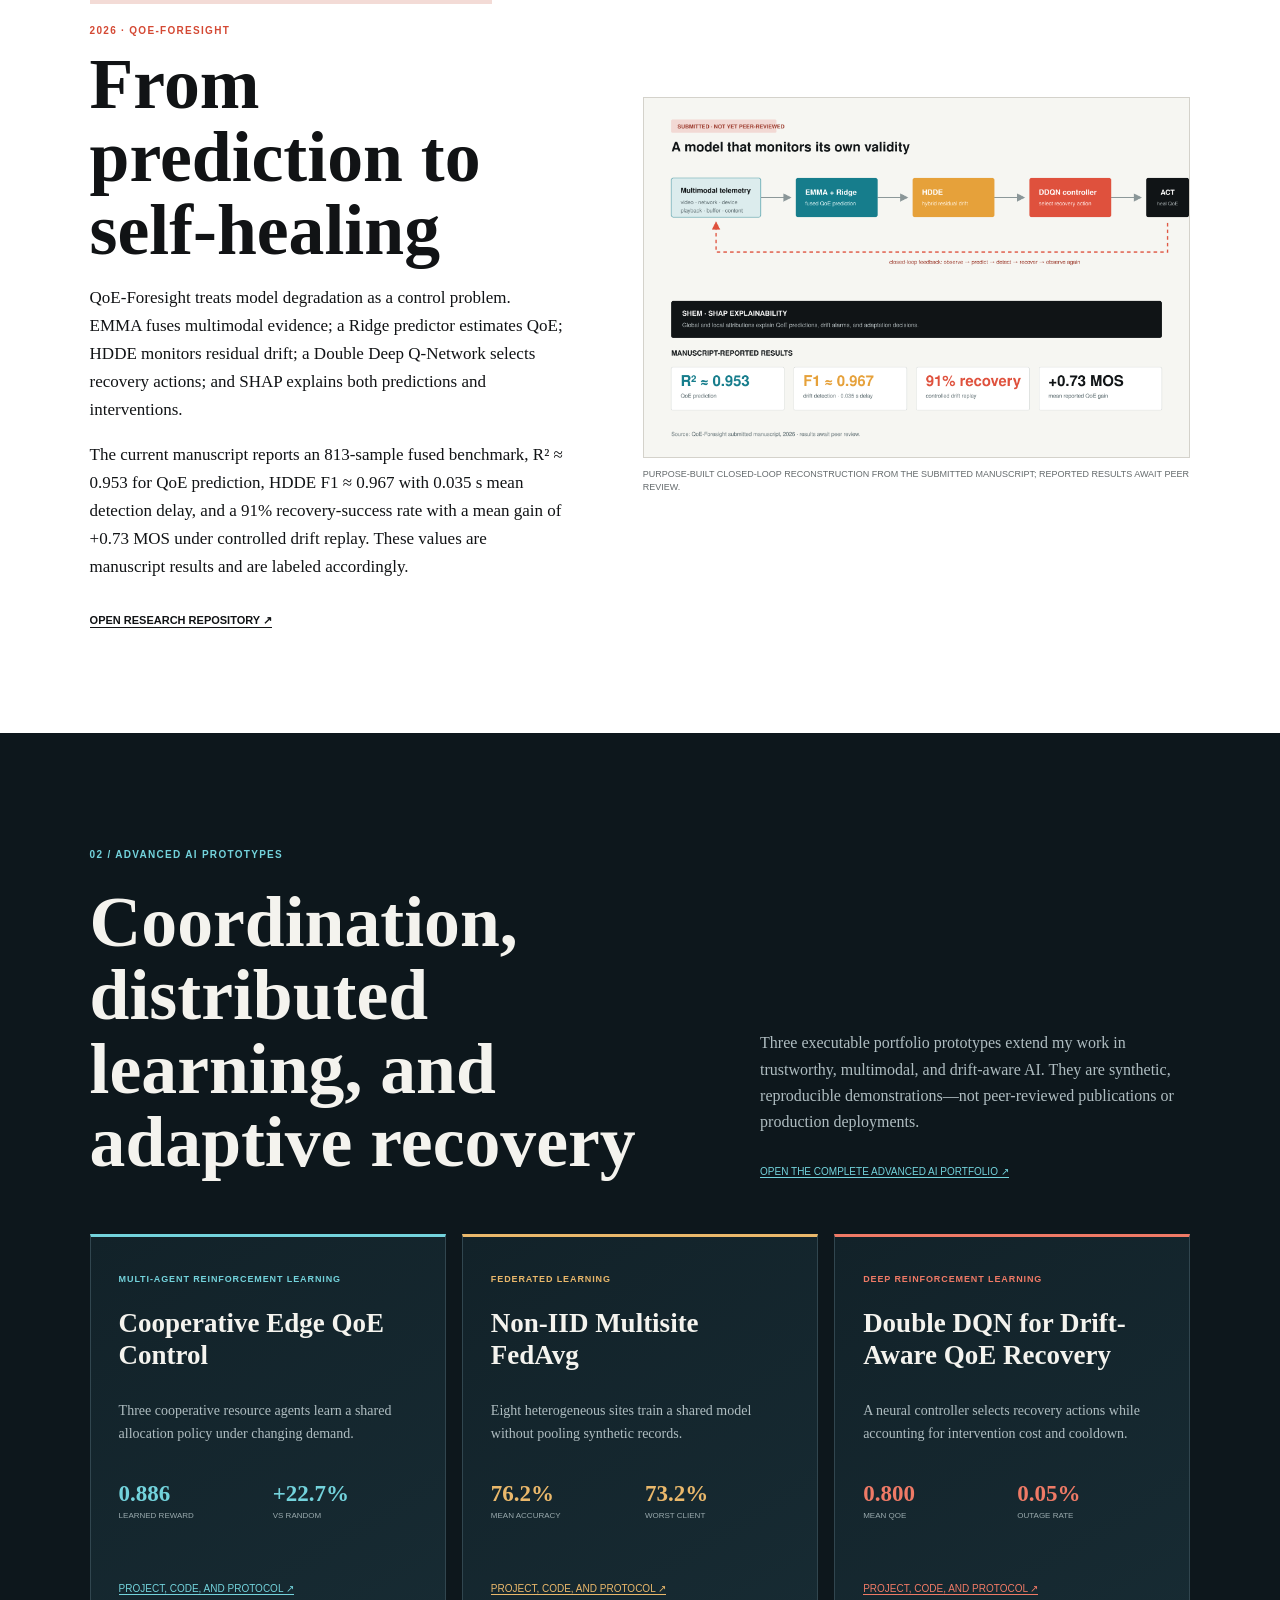
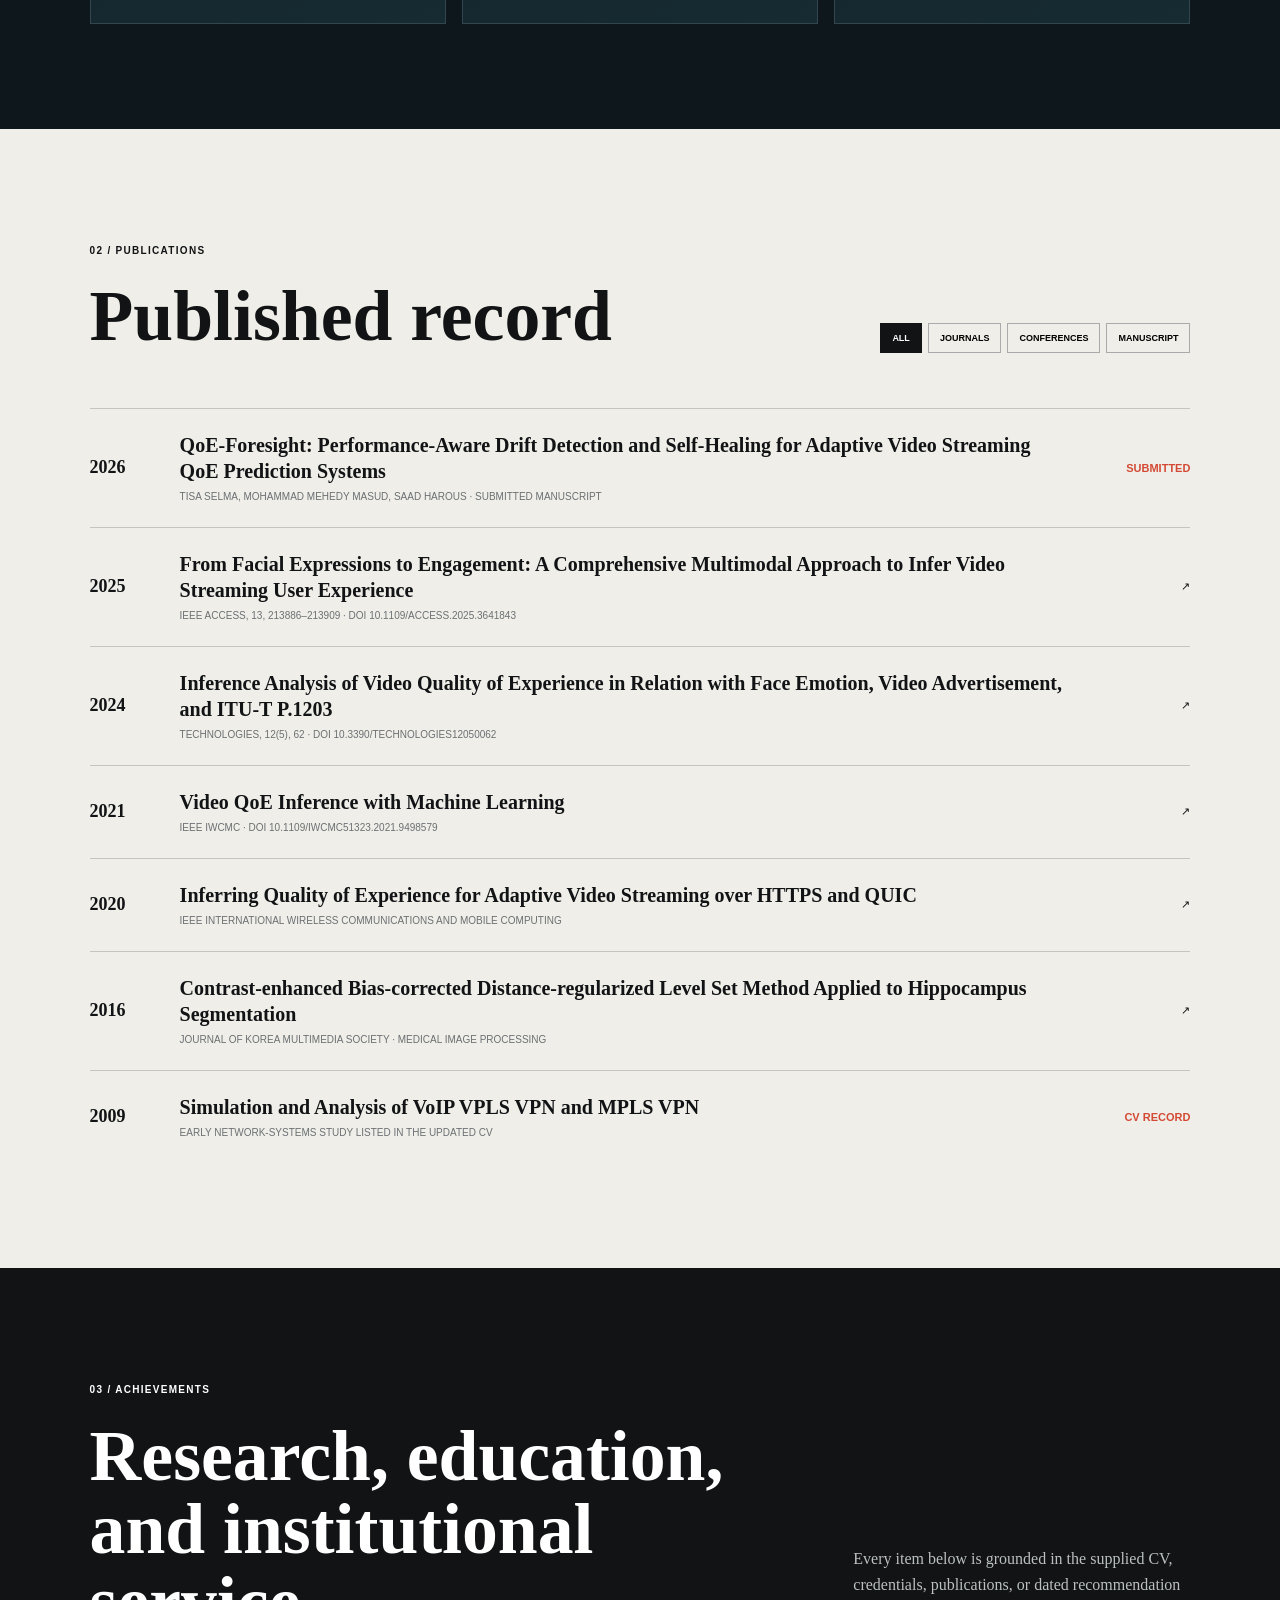
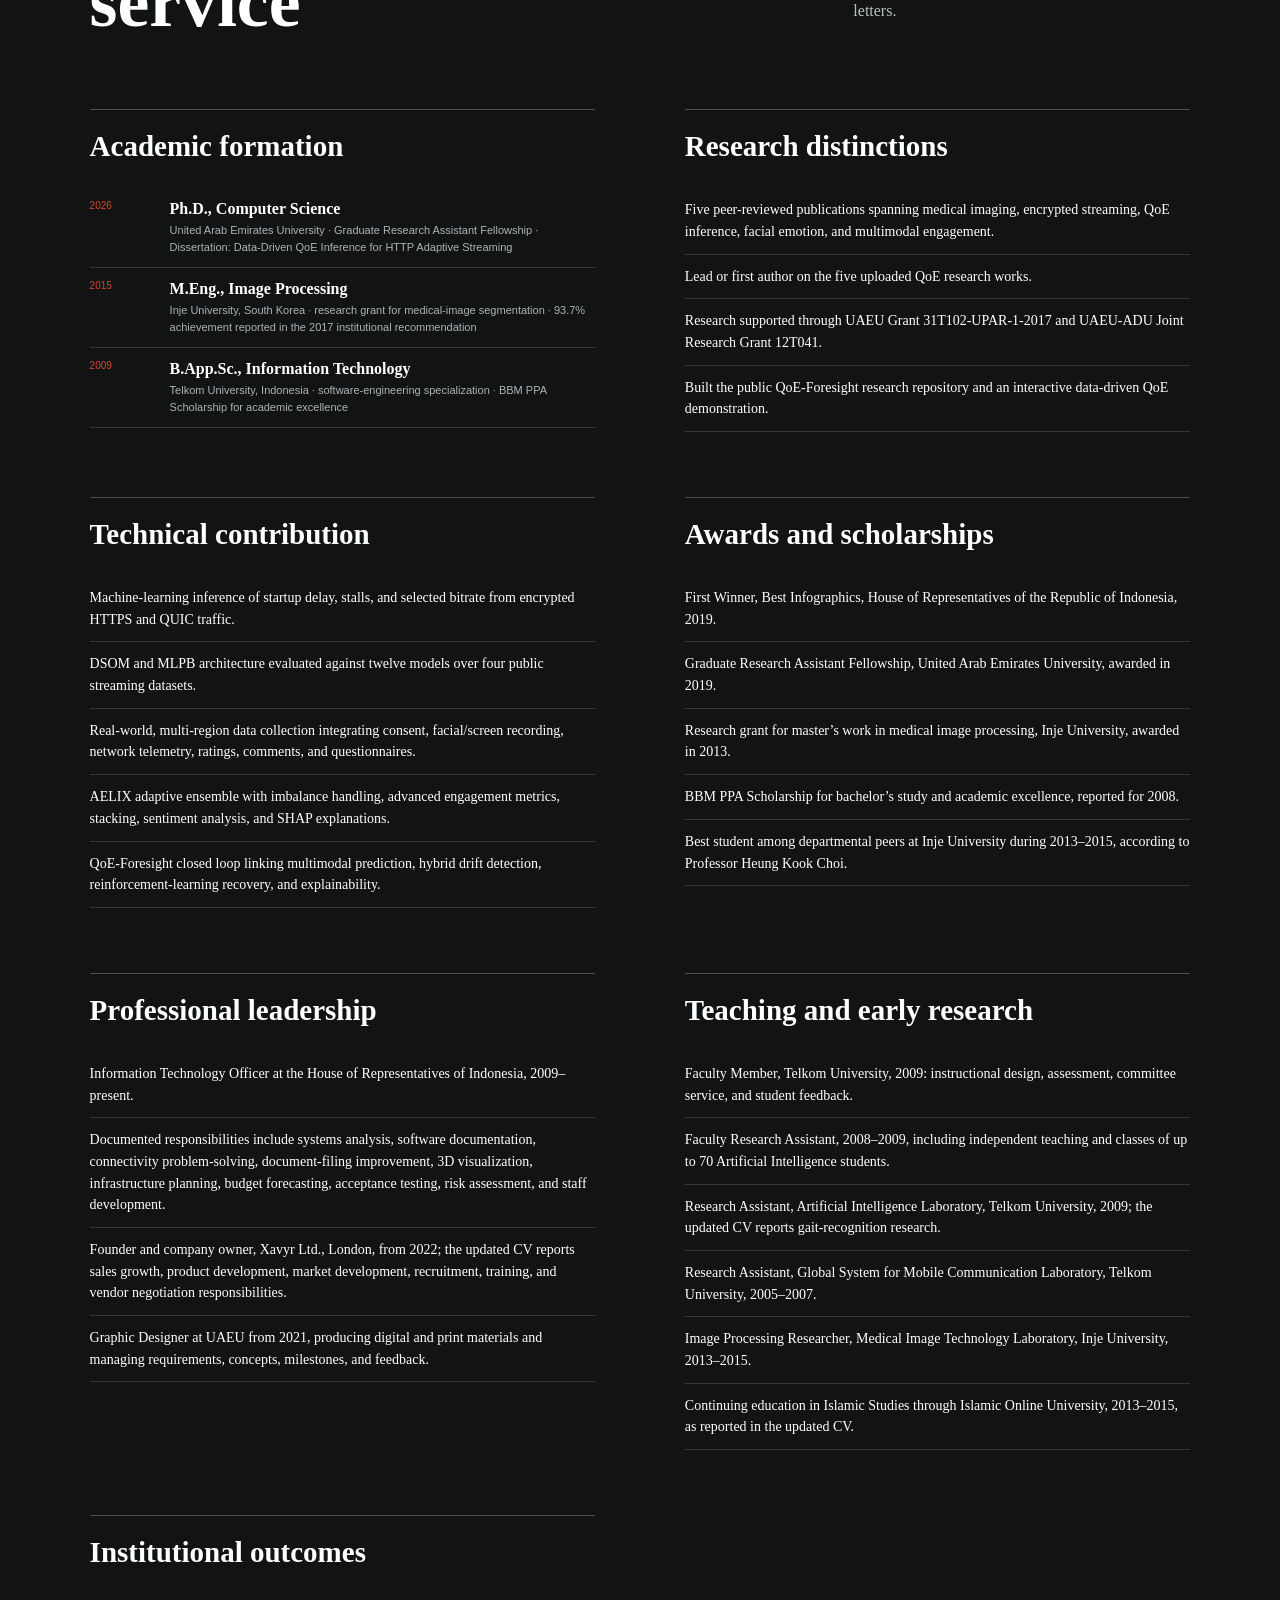
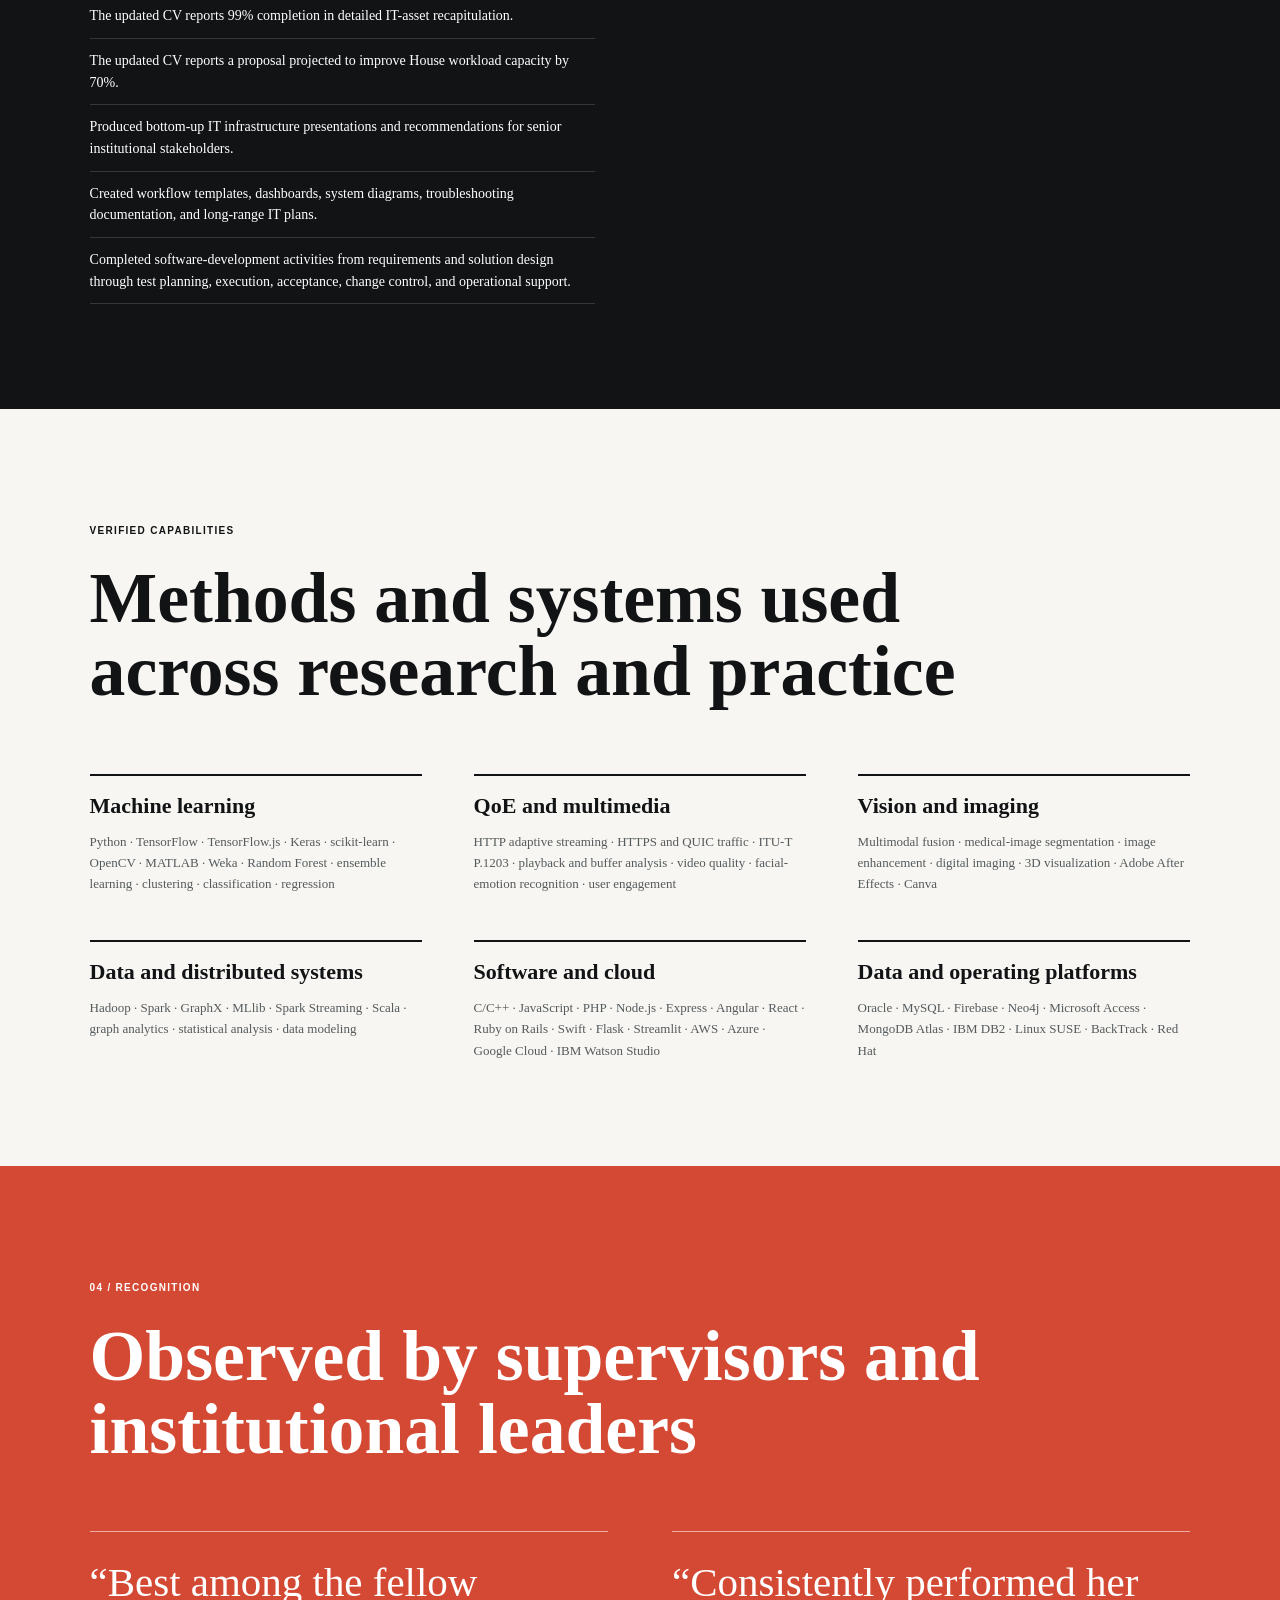
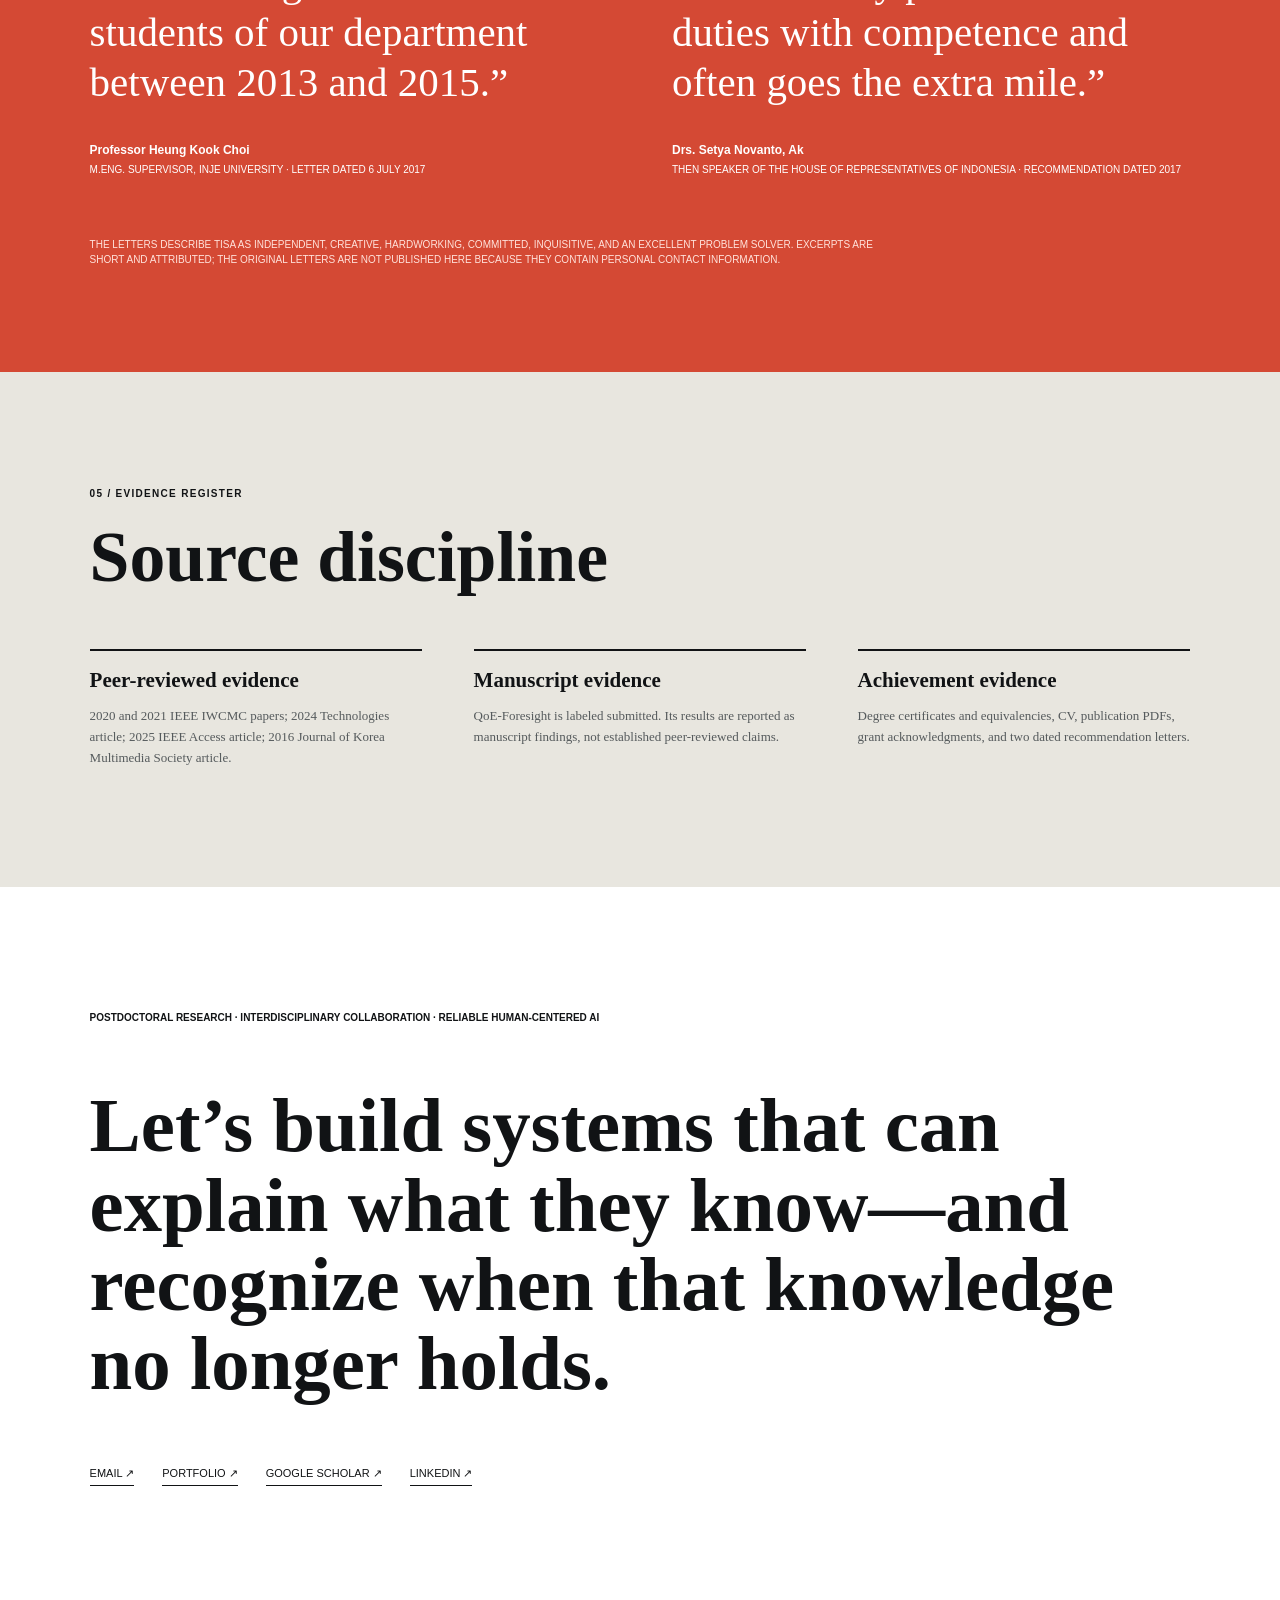
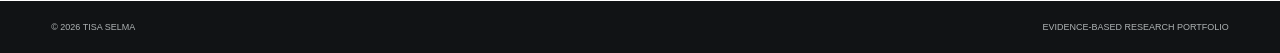
==== commit 3577da72: "Label canonical link as portfolio" ====
--- a/index.html
+++ b/index.html
@@ -200,7 +200,7 @@
     <section class="contact">
       <p>Postdoctoral research · interdisciplinary collaboration · reliable human-centered AI</p>
       <h2>Let’s build systems that can explain what they know—and recognize when that knowledge no longer holds.</h2>
-      <div class="contact-links"><a href="mailto:meetme.tisa@gmail.com">Email ↗</a><a href="https://meetmetisa-dev.github.io/tisa.github.io/" target="_blank" rel="noreferrer">GitHub ↗</a><a href="https://scholar.google.com/citations?hl=en&user=Me3_i5UAAAAJ" target="_blank" rel="noreferrer">Google Scholar ↗</a><a href="https://www.linkedin.com/in/tisa-selma-phd-58960b211" target="_blank" rel="noreferrer">LinkedIn ↗</a></div>
+      <div class="contact-links"><a href="mailto:meetme.tisa@gmail.com">Email ↗</a><a href="https://meetmetisa-dev.github.io/tisa.github.io/" target="_blank" rel="noreferrer">Portfolio ↗</a><a href="https://scholar.google.com/citations?hl=en&user=Me3_i5UAAAAJ" target="_blank" rel="noreferrer">Google Scholar ↗</a><a href="https://www.linkedin.com/in/tisa-selma-phd-58960b211" target="_blank" rel="noreferrer">LinkedIn ↗</a></div>
     </section>
   </main>
 
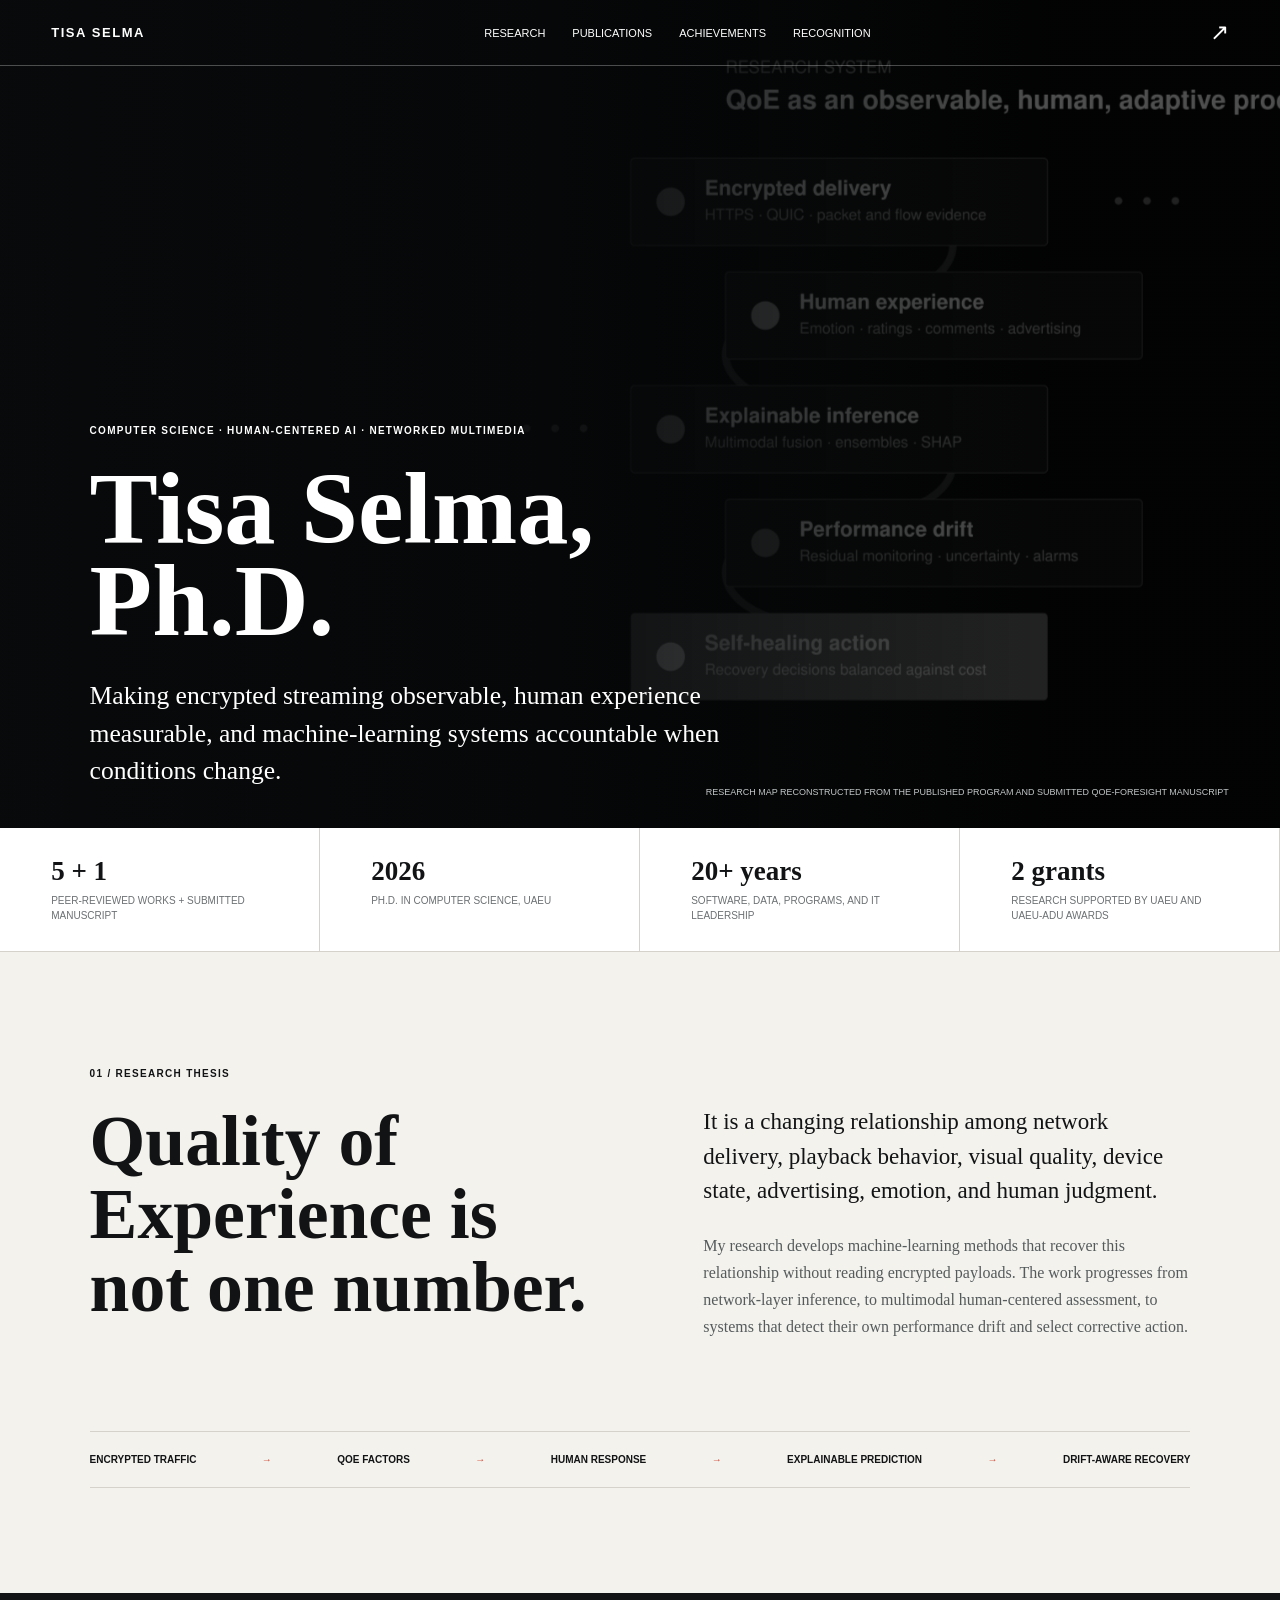
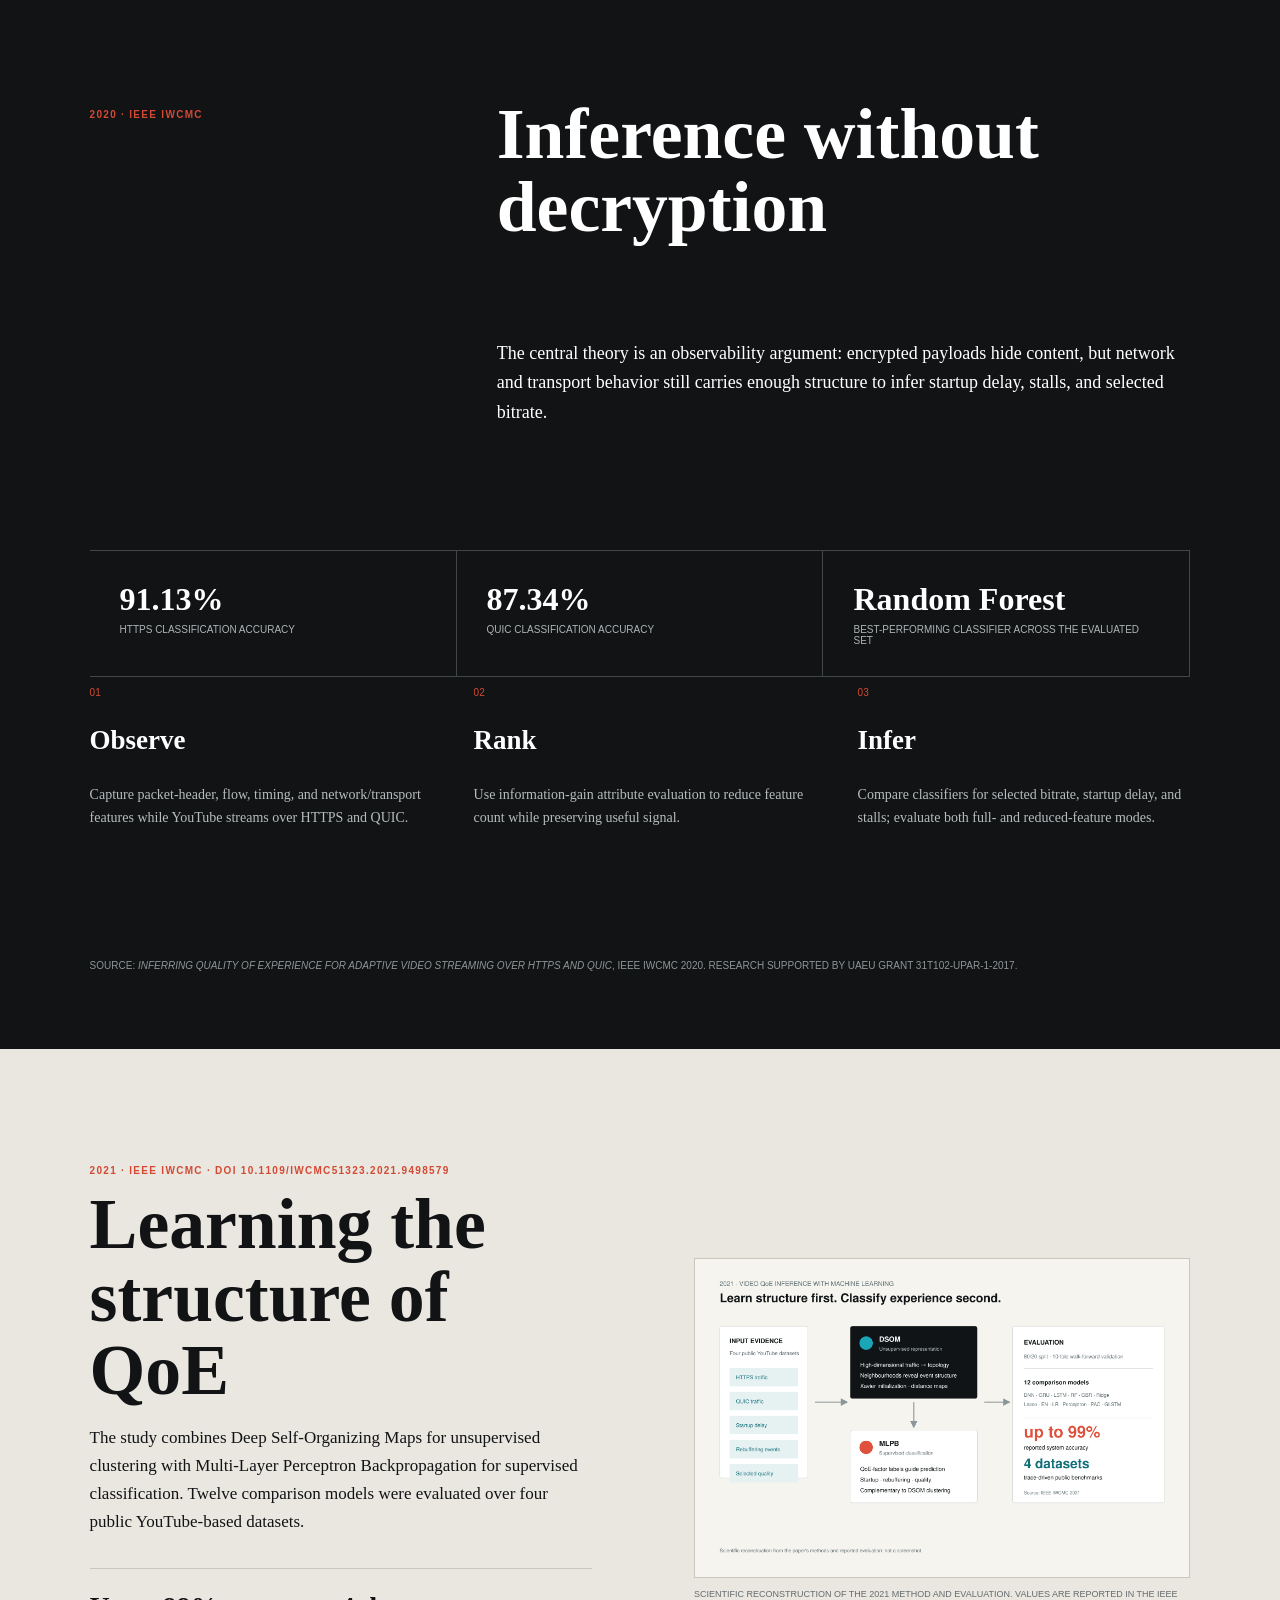
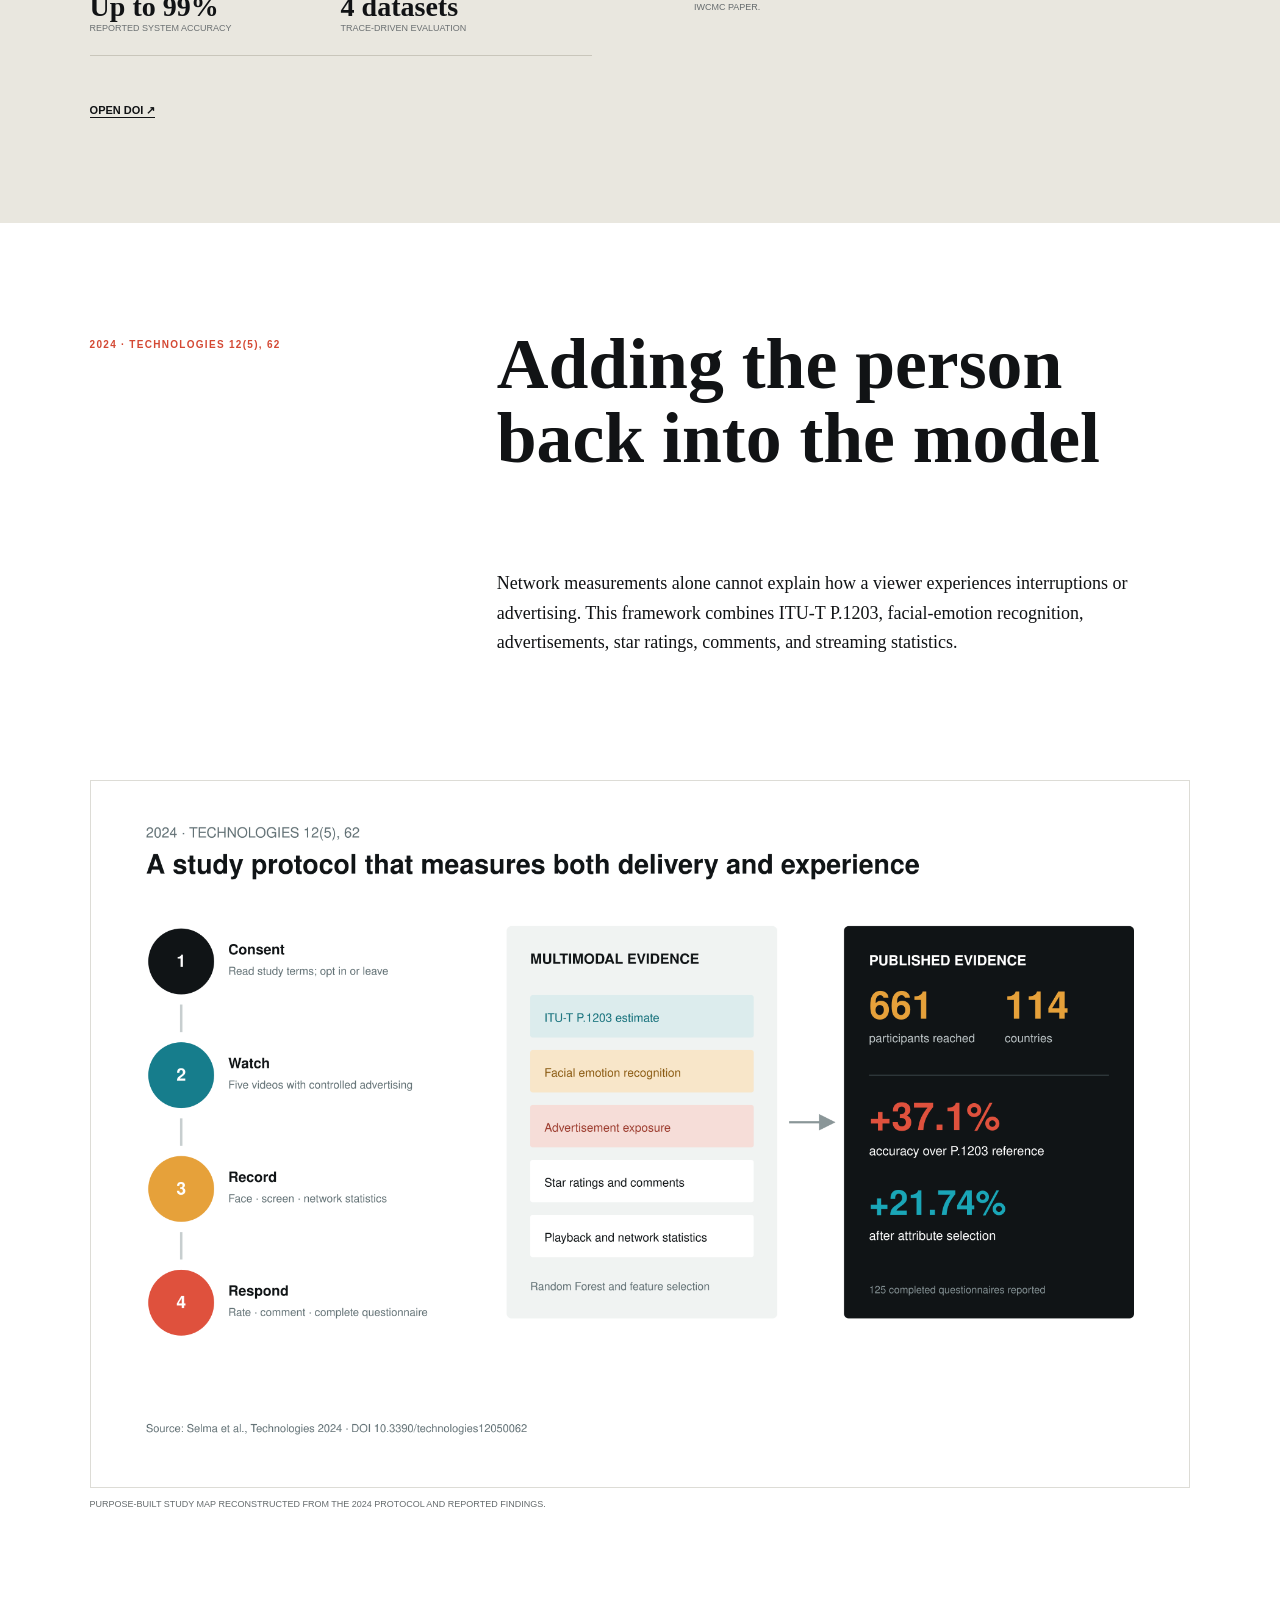
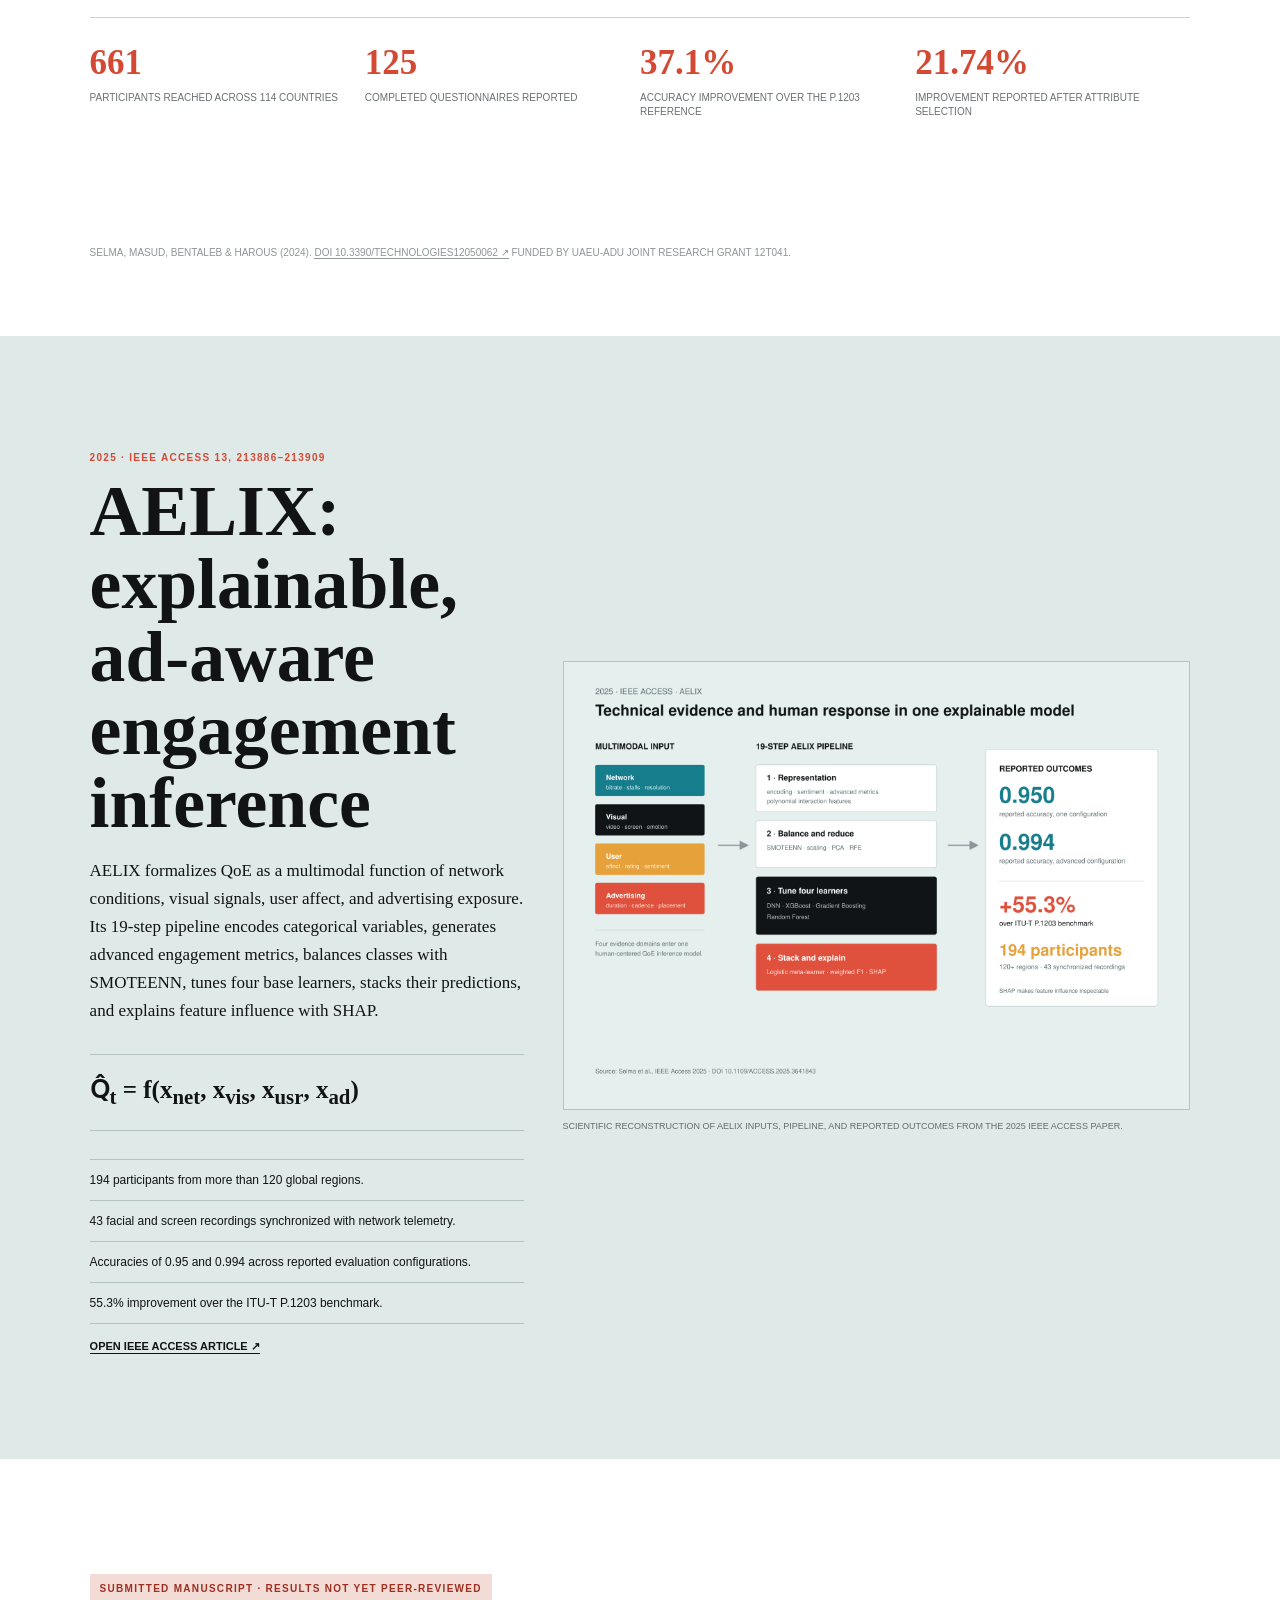
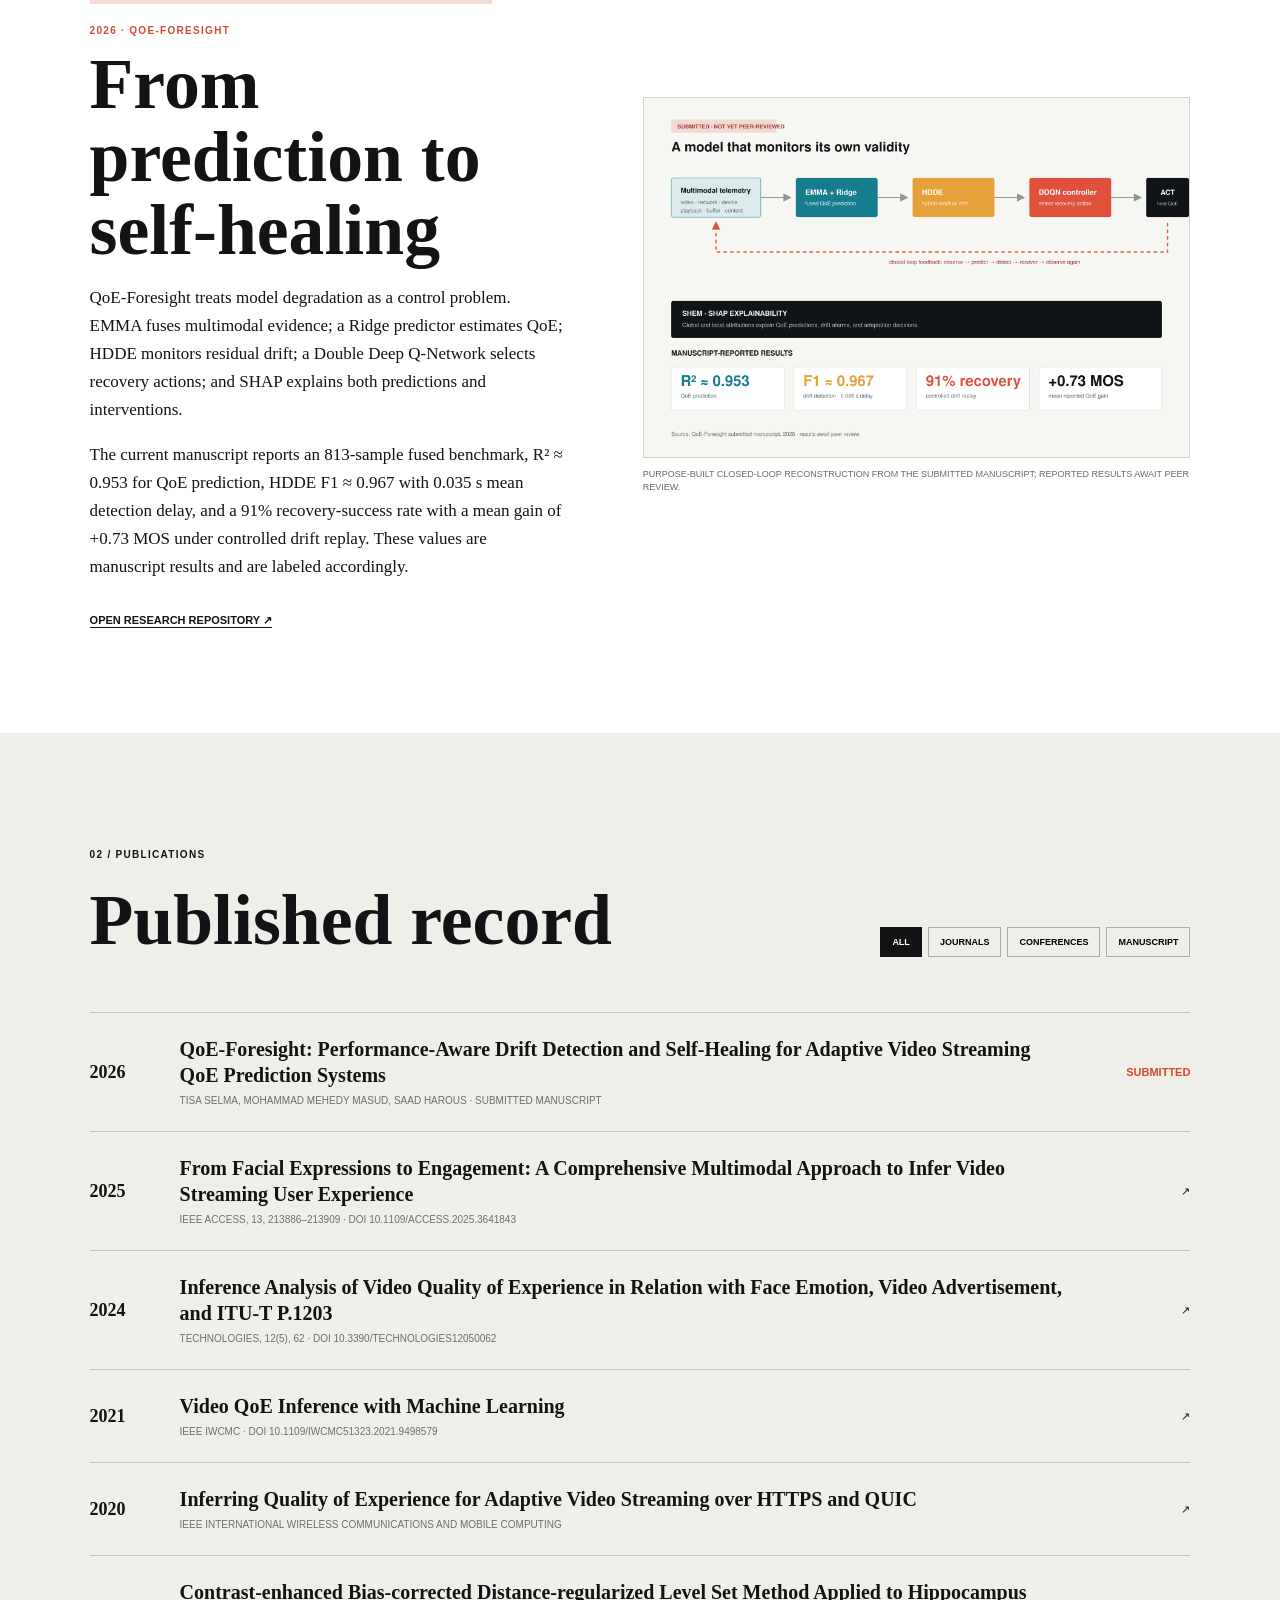
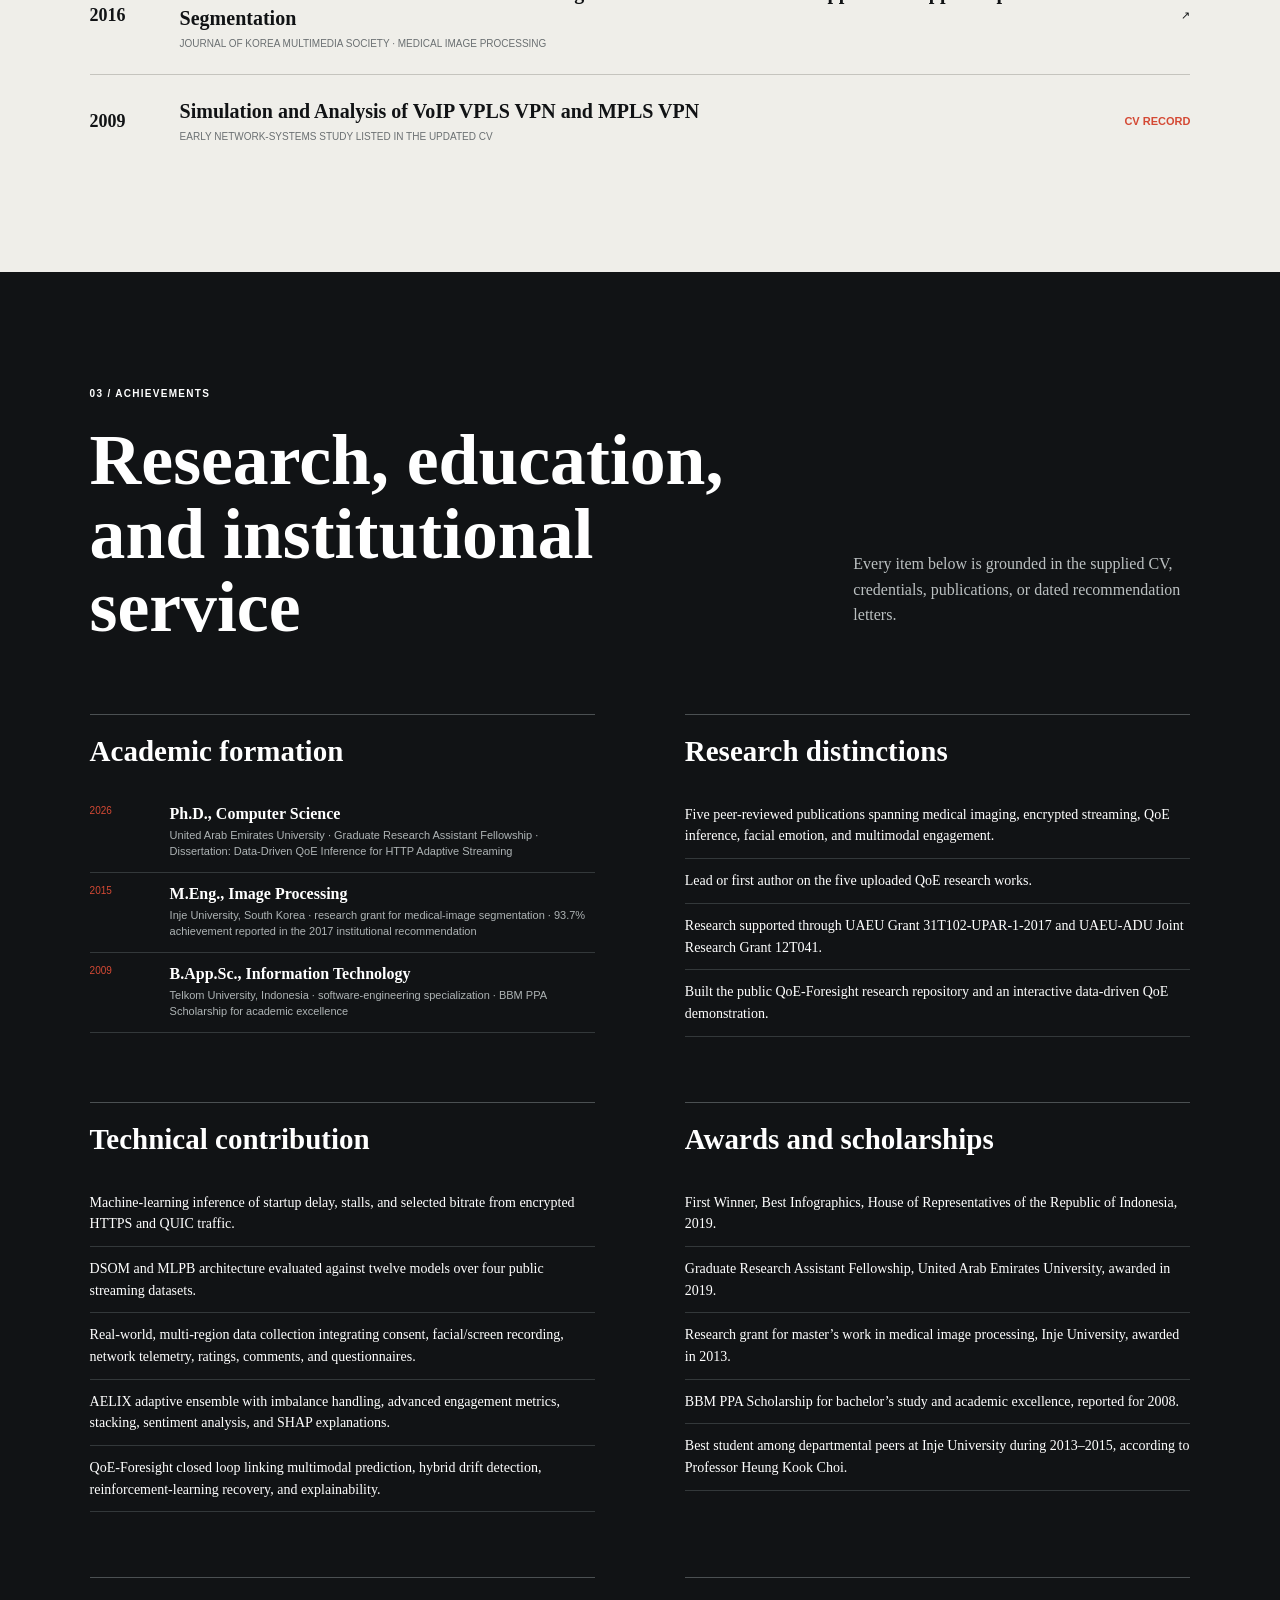
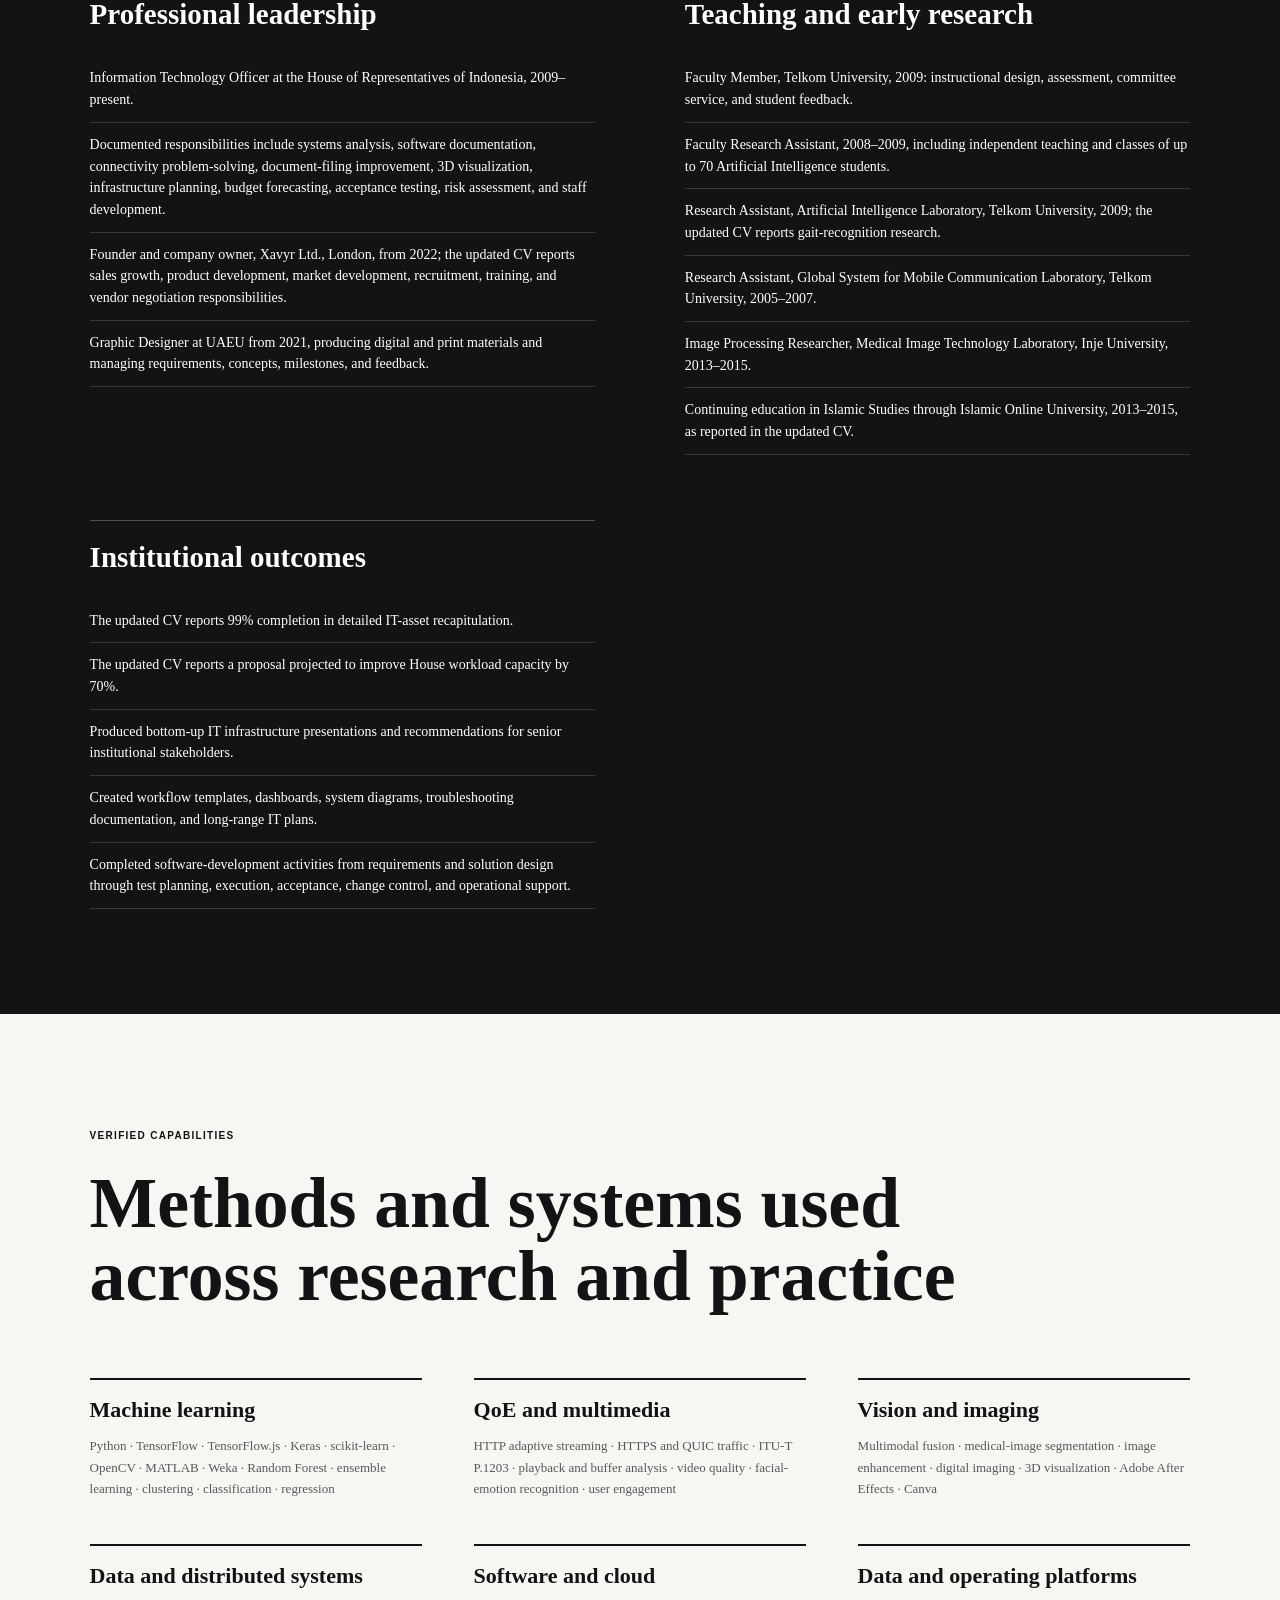
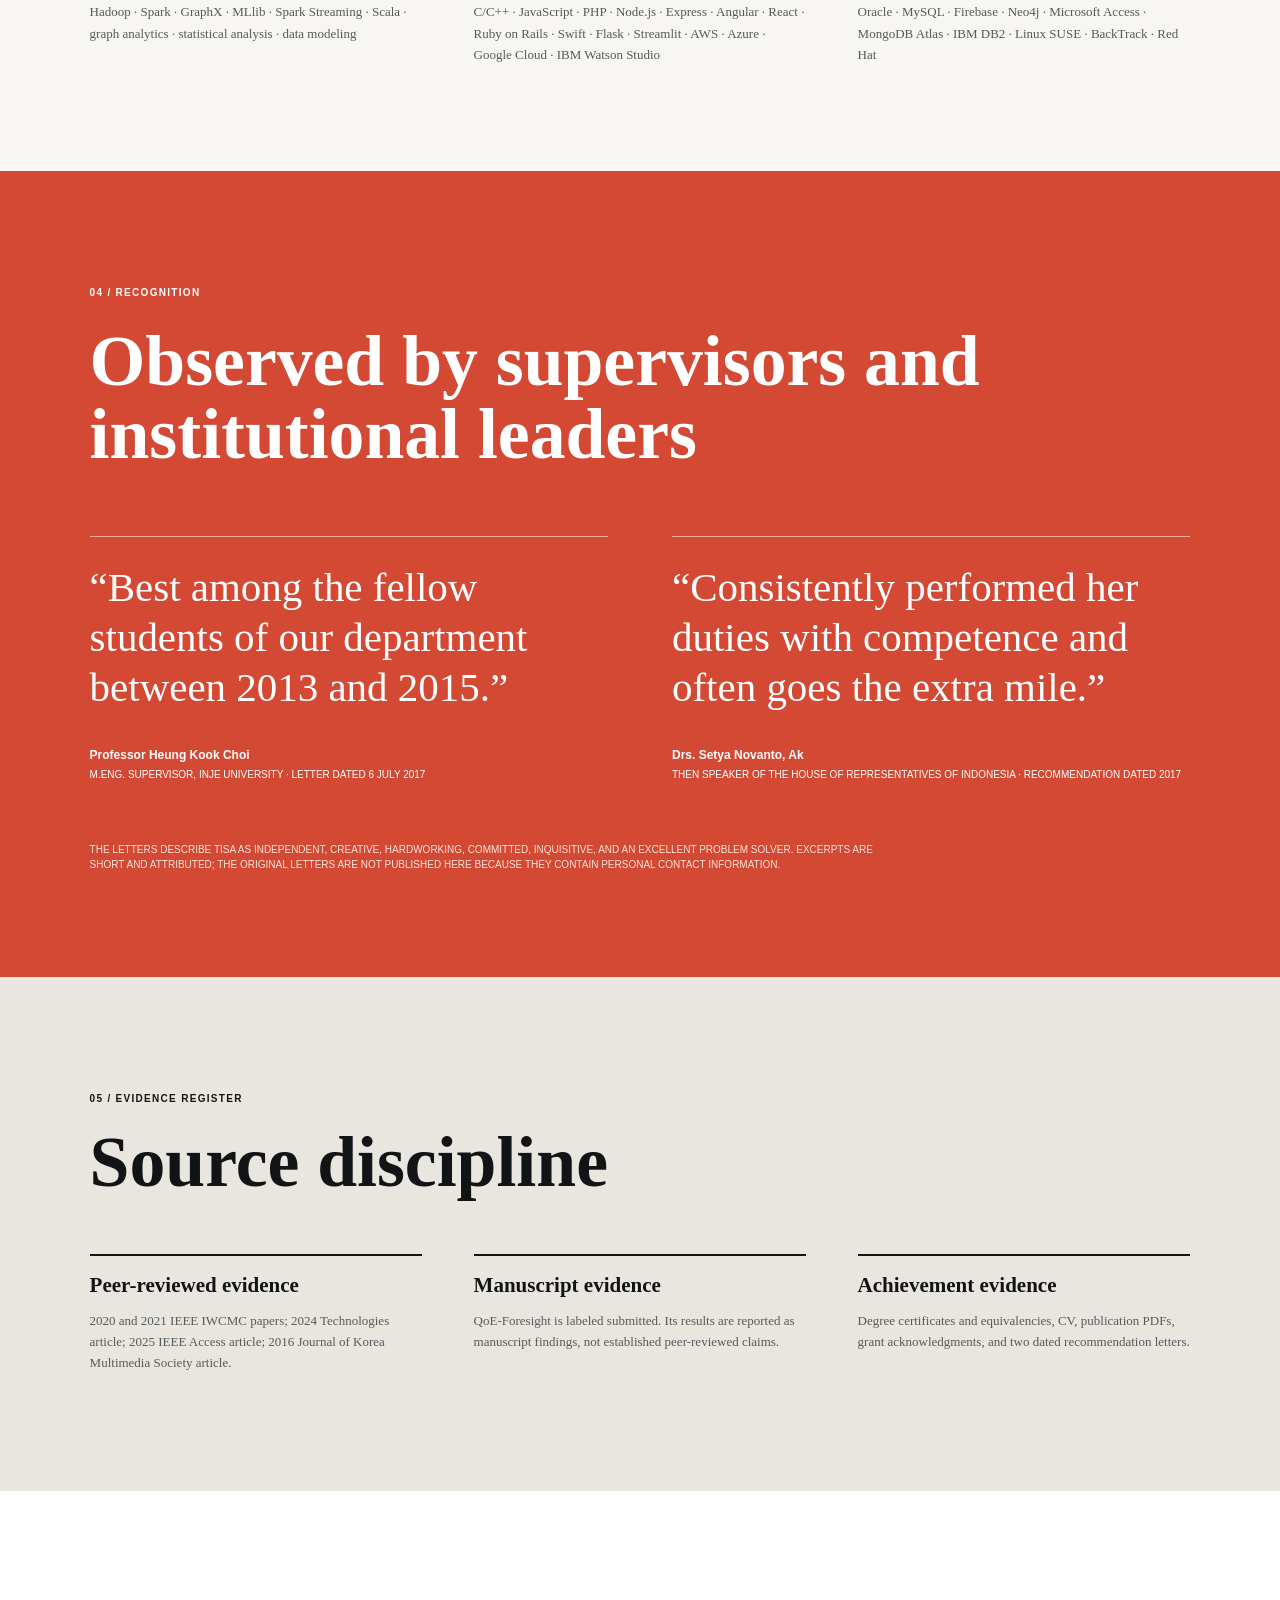
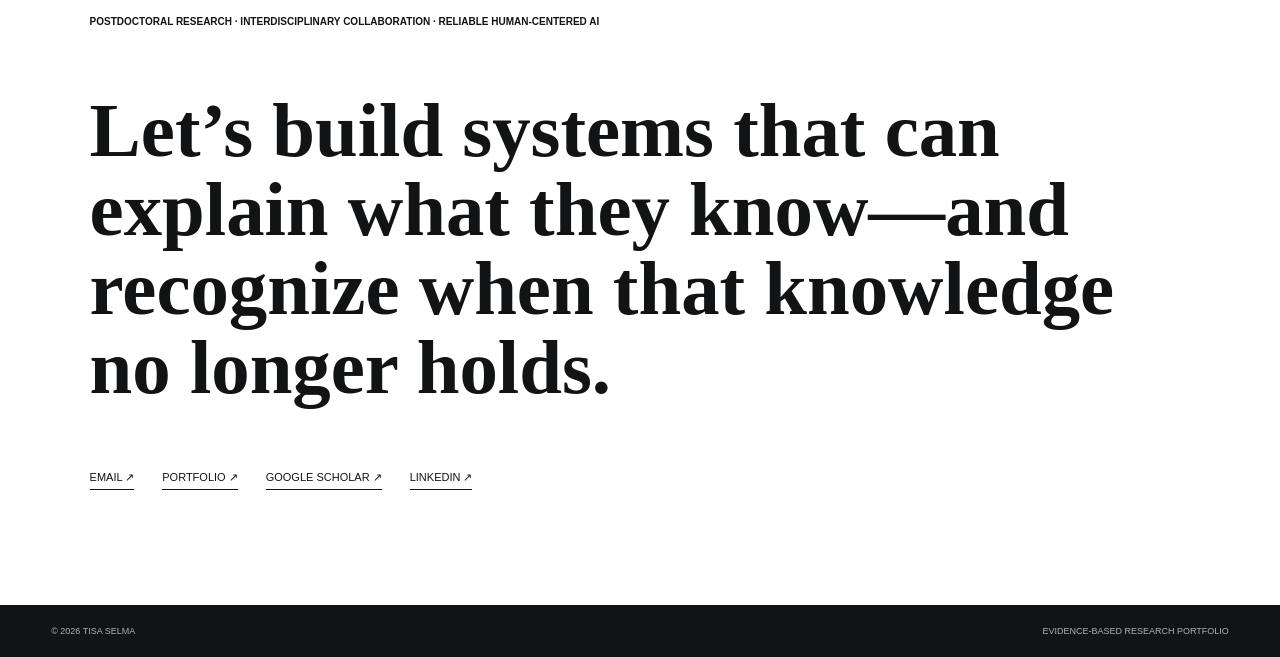
==== commit 88ca1c29: "Improve portfolio navigation, accessibility, and sharing metadata" ====
--- a/index.html
+++ b/index.html
@@ -4,13 +4,22 @@
   <meta charset="utf-8">
   <meta name="viewport" content="width=device-width, initial-scale=1">
   <meta name="description" content="The evidence-based research portfolio of Tisa Selma, Ph.D.: video QoE, encrypted streaming, multimodal engagement, computer vision, and reliable machine learning.">
+  <link rel="canonical" href="https://meetmetisa-dev.github.io/tisa.github.io/">
+  <meta name="theme-color" content="#111315">
+  <meta property="og:type" content="website">
+  <meta property="og:title" content="Tisa Selma, Ph.D. | Research Portfolio">
+  <meta property="og:description" content="Research on encrypted streaming, human-centered AI, and dependable machine learning.">
+  <meta property="og:url" content="https://meetmetisa-dev.github.io/tisa.github.io/">
+  <meta name="twitter:card" content="summary">
   <title>Tisa Selma, Ph.D. | Evidence-based Research Portfolio</title>
   <link rel="stylesheet" href="styles.css">
 </head>
 <body>
+  <a class="skip-link" href="#main-content">Skip to main content</a>
   <header class="site-header">
     <a class="brand" href="#top" aria-label="Tisa Selma home">TISA SELMA</a>
-    <nav aria-label="Primary navigation">
+    <button class="menu-toggle" type="button" aria-expanded="false" aria-controls="primary-nav"><span></span><span></span><span></span><span class="sr-only">Menu</span></button>
+    <nav id="primary-nav" aria-label="Primary navigation">
       <a href="#research">Research</a>
       <a href="#publications">Publications</a>
       <a href="#achievements">Achievements</a>
@@ -19,7 +28,7 @@
     <a class="mail-icon" href="mailto:meetme.tisa@gmail.com" title="Email Tisa Selma" aria-label="Email Tisa Selma">↗</a>
   </header>
 
-  <main id="top">
+  <main id="main-content" tabindex="-1">
     <section class="hero">
       <img src="assets/figures/research-system.png" alt="Research progression from encrypted delivery through human experience and explainable inference to drift detection and self-healing">
       <div class="hero-overlay"></div>
--- a/styles.css
+++ b/styles.css
@@ -4,3 +4,26 @@
 @media(prefers-reduced-motion:reduce){*{scroll-behavior:auto!important;animation:none!important;transition:none!important}.reveal{opacity:1;transform:none}}
 .capabilities{background:#f7f6f2}.capabilities h2{font:600 clamp(42px,5.6vw,76px)/1.02 var(--serif);max-width:980px;margin:24px 0 65px}.capability-grid{display:grid;grid-template-columns:repeat(3,1fr);gap:45px 4vw}.capability-grid div{border-top:2px solid var(--ink);padding-top:17px}.capability-grid h3{font:600 22px var(--serif);margin:0 0 12px}.capability-grid p{font:400 13px/1.65 var(--serif);color:#555a5c;margin:0}@media(max-width:900px){.capability-grid{grid-template-columns:1fr}.capabilities h2{font-size:39px}}
 .study-figures.single-figure{grid-template-columns:1fr}.study-figures.single-figure img{height:auto;max-height:720px}.aelix-layout.simplified{grid-template-columns:.9fr 1.3fr;align-items:center}.aelix-figure{margin:0}.aelix-figure img{width:100%;background:#fff;border:1px solid #b3c4c3}.aelix-figure figcaption{font-size:9px;line-height:1.5;text-transform:uppercase;color:#656b6d;margin-top:10px}@media(max-width:900px){.aelix-layout.simplified{grid-template-columns:1fr}}
+
+/* Experience and accessibility refinements */
+:focus-visible{outline:3px solid #fff;outline-offset:4px}
+.site-header :focus-visible{outline-color:#fff}
+.button:focus-visible,.filters button:focus-visible{outline-color:var(--cyan)}
+.skip-link{position:fixed;z-index:100;top:12px;left:12px;transform:translateY(-180%);background:#fff;color:var(--ink);padding:12px 15px;font:700 11px var(--sans);text-transform:uppercase;letter-spacing:.08em;transition:transform .2s}
+.skip-link:focus{transform:translateY(0)}
+.sr-only{position:absolute;width:1px;height:1px;padding:0;margin:-1px;overflow:hidden;clip:rect(0,0,0,0);white-space:nowrap;border:0}
+.site-header{transition:background .25s,box-shadow .25s}
+.site-header.is-scrolled{position:fixed;background:rgba(17,19,21,.94);backdrop-filter:blur(14px);box-shadow:0 2px 18px rgba(0,0,0,.16)}
+.site-header nav a[aria-current="location"]{color:#fff;border-bottom:1px solid currentColor;padding-bottom:4px}
+.menu-toggle{display:none;background:transparent;border:0;color:#fff;width:44px;height:44px;padding:10px;cursor:pointer}
+.menu-toggle>span:not(.sr-only){display:block;height:1px;background:currentColor;margin:5px 0;transition:transform .2s,opacity .2s}
+@media(max-width:900px){
+  .menu-toggle{display:block;order:2}
+  .mail-icon{order:3}
+  .site-header nav{display:none}
+  .site-header.menu-open{background:rgba(17,19,21,.98)}
+  .site-header.menu-open nav{display:flex;position:absolute;top:66px;left:0;right:0;padding:14px 24px 22px;background:rgba(17,19,21,.98);flex-direction:column;gap:18px;font-size:12px}
+  .site-header.menu-open .menu-toggle>span:nth-child(1){transform:translateY(6px) rotate(45deg)}
+  .site-header.menu-open .menu-toggle>span:nth-child(2){opacity:0}
+  .site-header.menu-open .menu-toggle>span:nth-child(3){transform:translateY(-6px) rotate(-45deg)}
+}
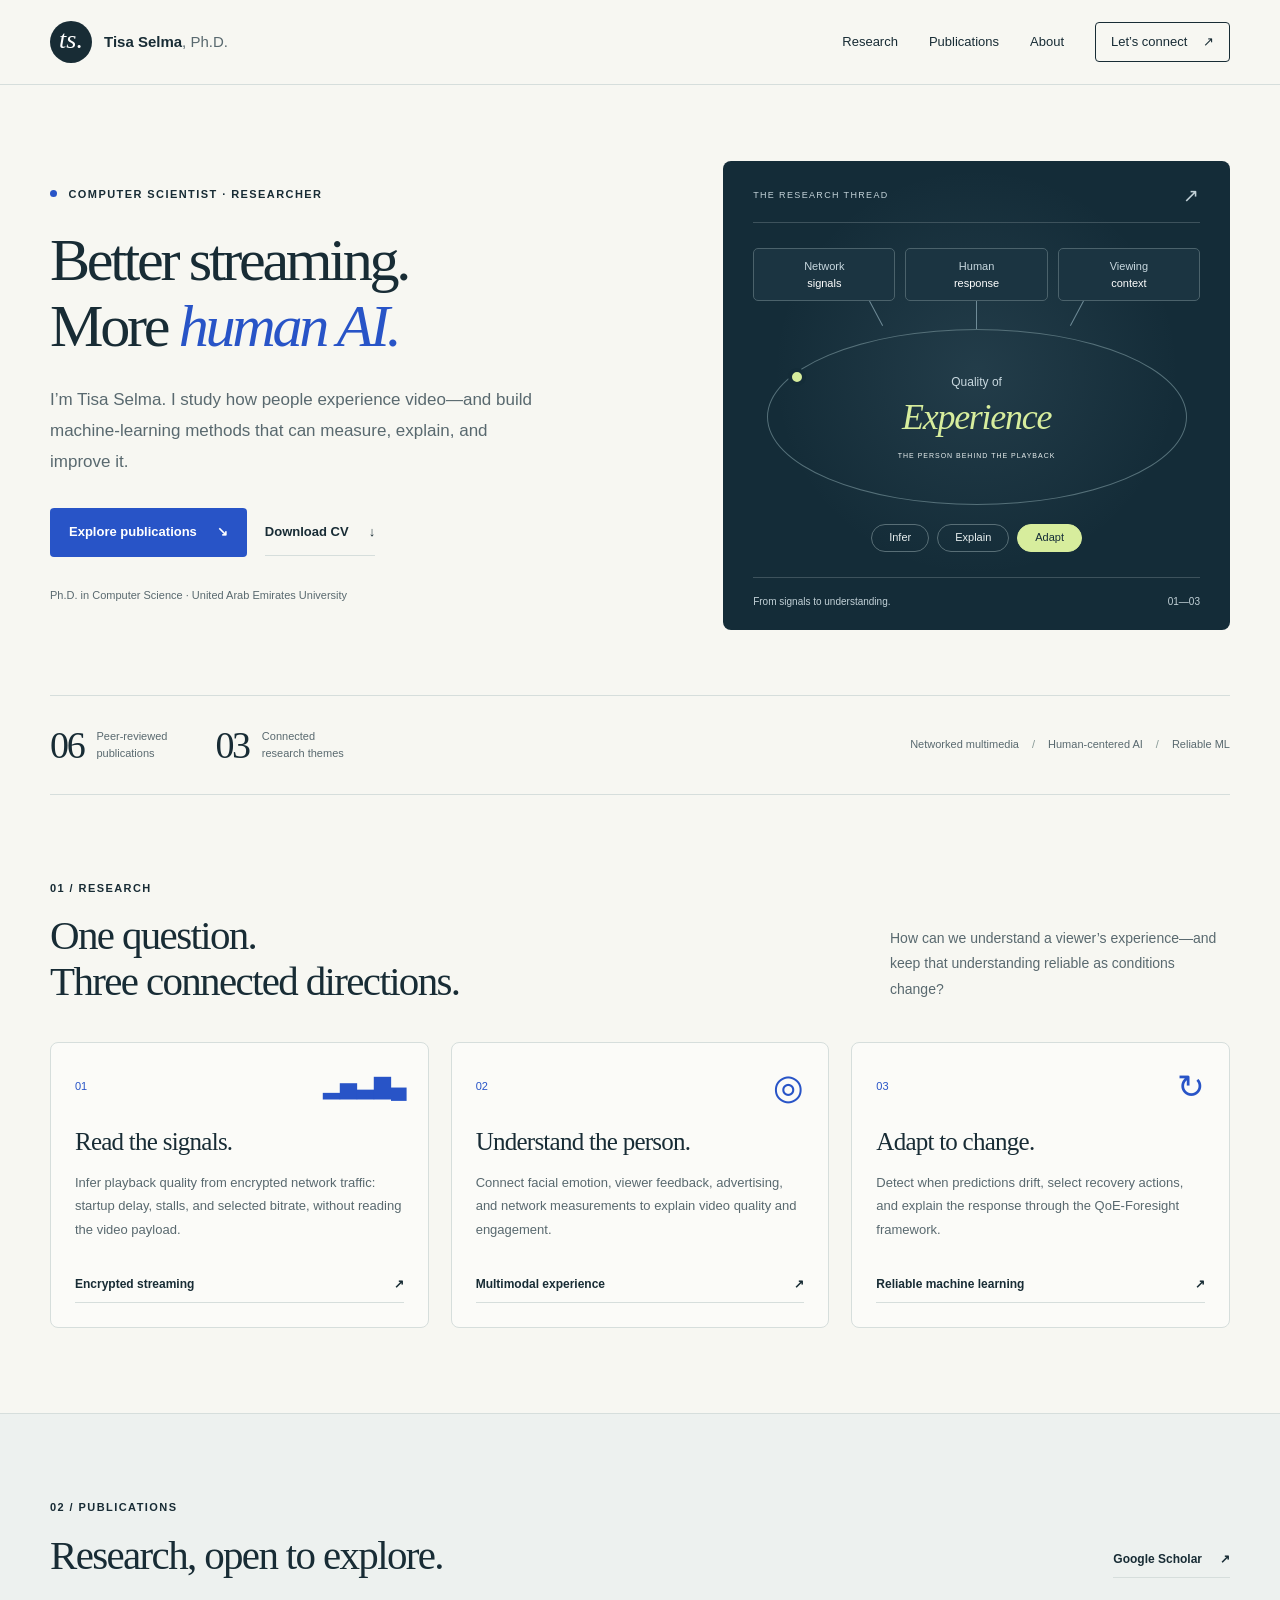
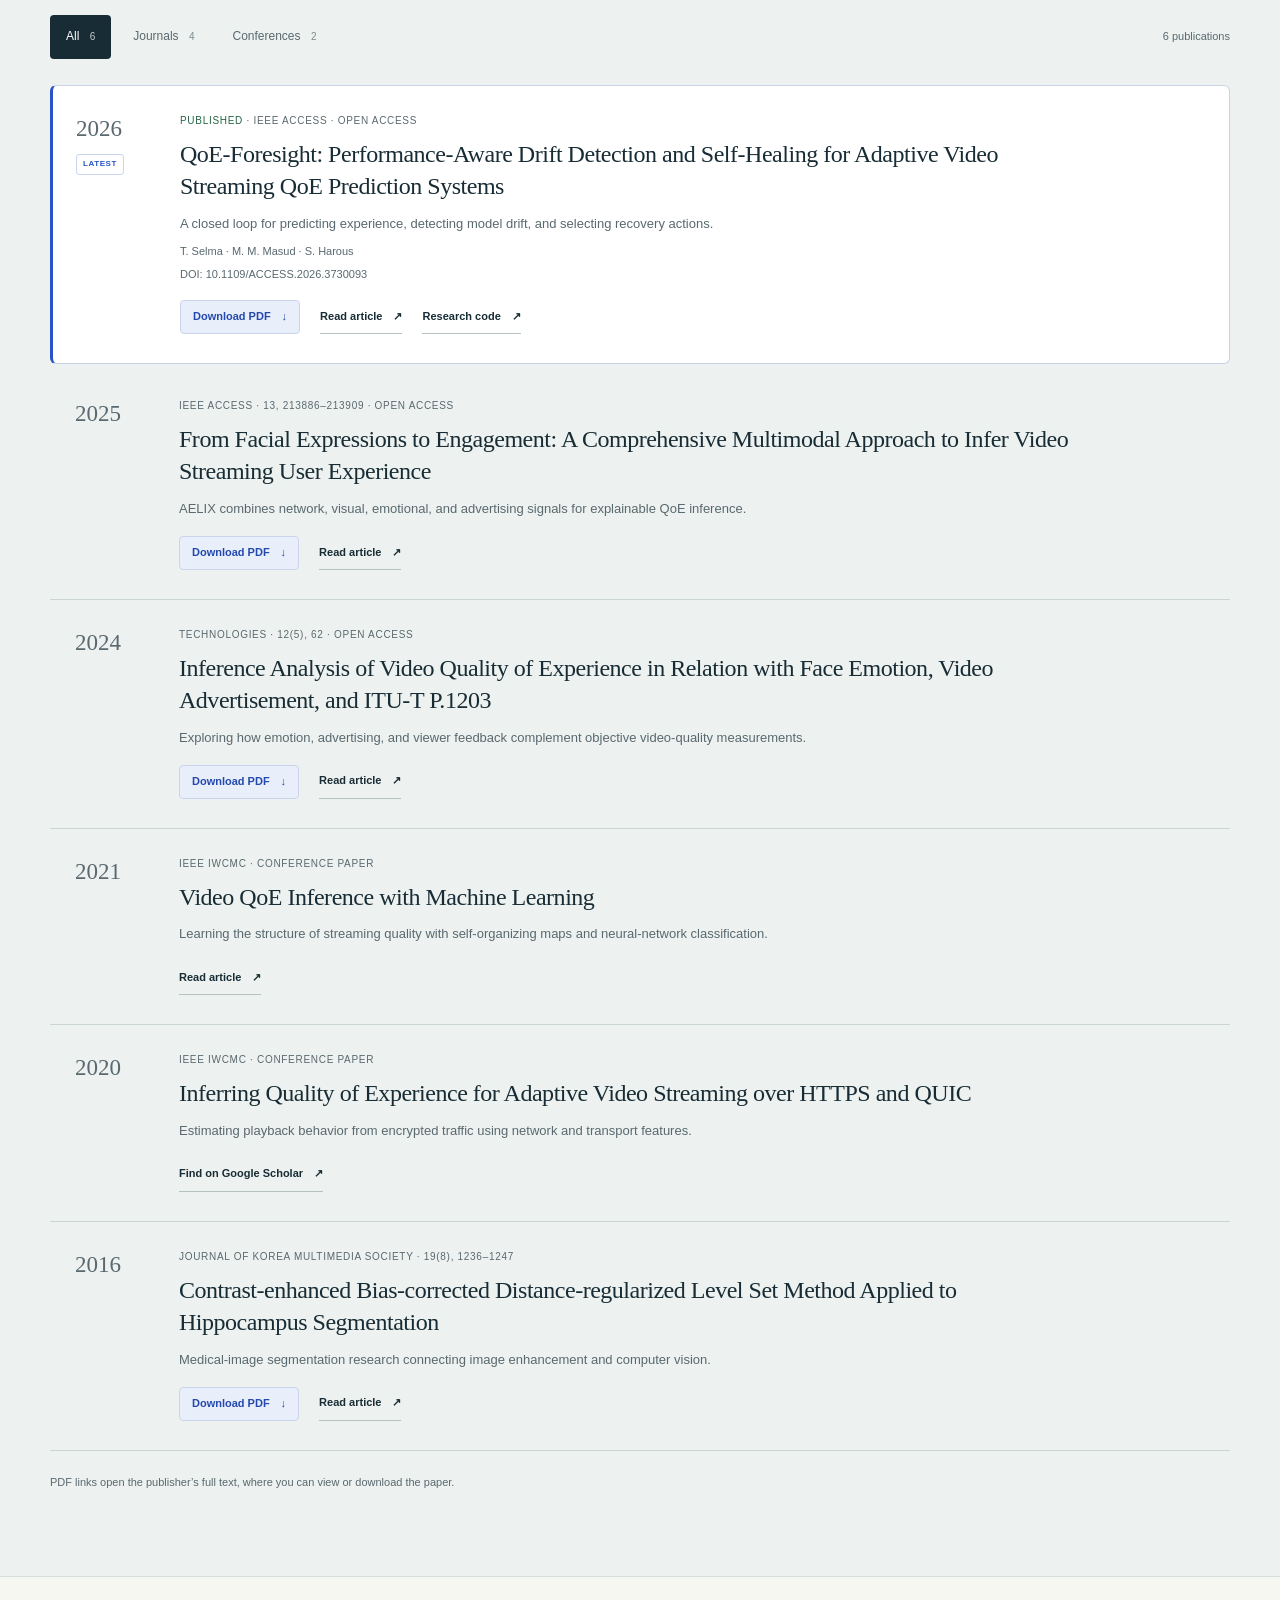
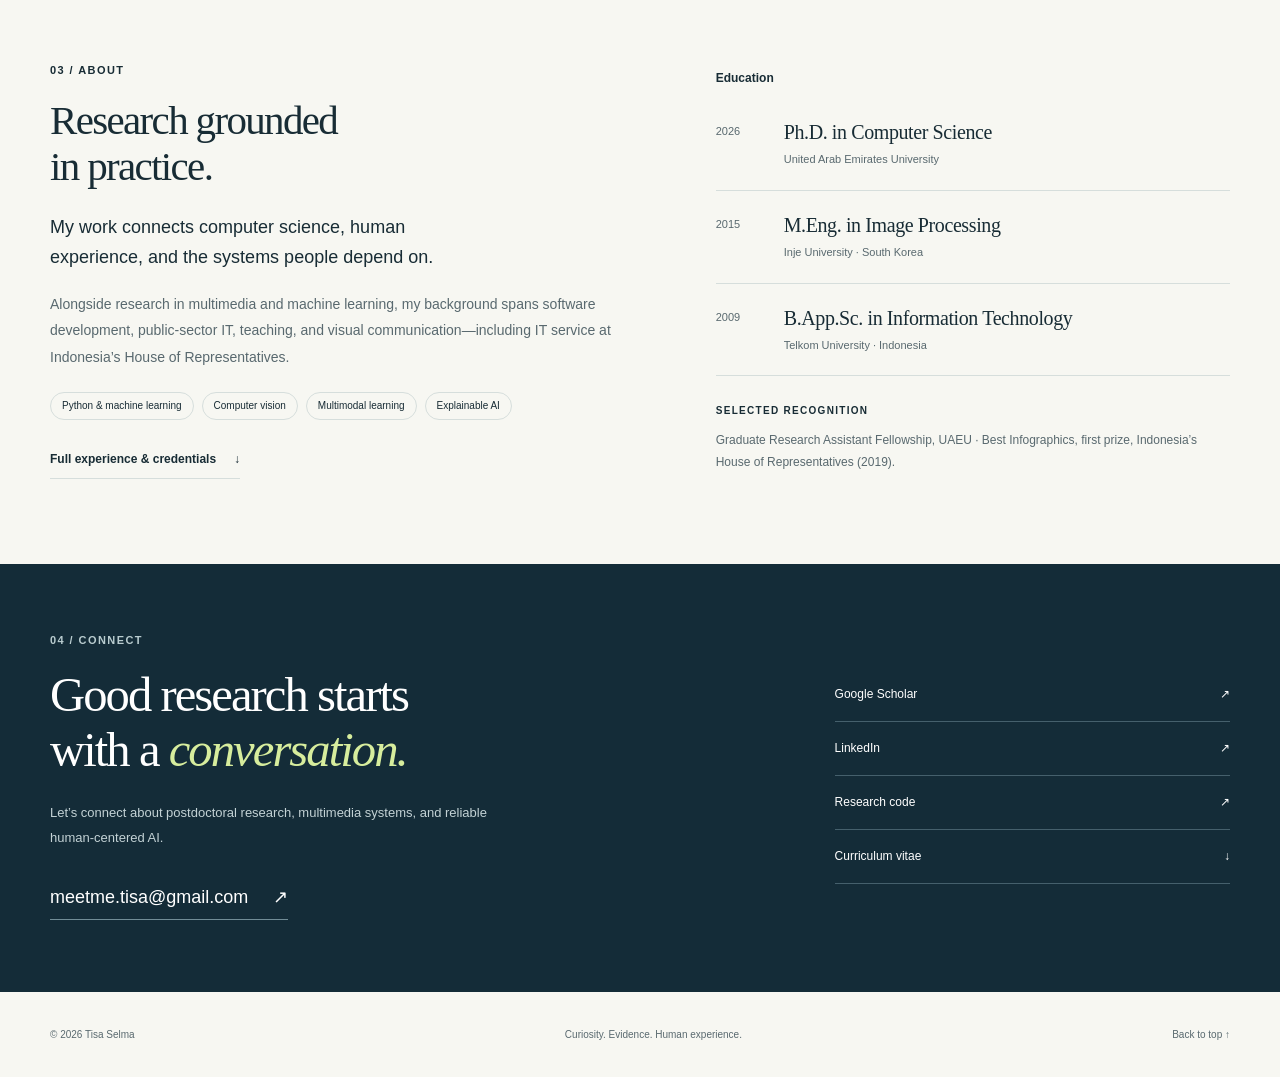
==== commit 6bb099ef: "Redesign portfolio and update published journals with PDF downloads" ====
--- a/index.html
+++ b/index.html
@@ -3,217 +3,115 @@
 <head>
   <meta charset="utf-8">
   <meta name="viewport" content="width=device-width, initial-scale=1">
-  <meta name="description" content="The evidence-based research portfolio of Tisa Selma, Ph.D.: video QoE, encrypted streaming, multimodal engagement, computer vision, and reliable machine learning.">
+  <meta name="description" content="Tisa Selma, Ph.D. — research in video Quality of Experience, human-centered AI, and reliable machine learning. Explore publications and open-access papers.">
+  <meta name="theme-color" content="#f7f7f2">
   <link rel="canonical" href="https://meetmetisa-dev.github.io/tisa.github.io/">
-  <meta name="theme-color" content="#111315">
   <meta property="og:type" content="website">
-  <meta property="og:title" content="Tisa Selma, Ph.D. | Research Portfolio">
-  <meta property="og:description" content="Research on encrypted streaming, human-centered AI, and dependable machine learning.">
+  <meta property="og:title" content="Tisa Selma, Ph.D. | Human-centered AI & Video QoE">
+  <meta property="og:description" content="Connecting network signals, human experience, and reliable AI. Research, publications, and open-access papers.">
   <meta property="og:url" content="https://meetmetisa-dev.github.io/tisa.github.io/">
   <meta name="twitter:card" content="summary">
-  <title>Tisa Selma, Ph.D. | Evidence-based Research Portfolio</title>
+  <title>Tisa Selma, Ph.D. | Human-centered AI & Video QoE</title>
+  <link rel="icon" href="assets/favicon.svg" type="image/svg+xml">
   <link rel="stylesheet" href="styles.css">
+  <script src="app.js" defer></script>
 </head>
-<body>
-  <a class="skip-link" href="#main-content">Skip to main content</a>
+<body id="top">
+  <a class="skip-link" href="#main-content">Skip to content</a>
   <header class="site-header">
-    <a class="brand" href="#top" aria-label="Tisa Selma home">TISA SELMA</a>
-    <button class="menu-toggle" type="button" aria-expanded="false" aria-controls="primary-nav"><span></span><span></span><span></span><span class="sr-only">Menu</span></button>
-    <nav id="primary-nav" aria-label="Primary navigation">
-      <a href="#research">Research</a>
-      <a href="#publications">Publications</a>
-      <a href="#achievements">Achievements</a>
-      <a href="#recognition">Recognition</a>
-    </nav>
-    <a class="mail-icon" href="mailto:meetme.tisa@gmail.com" title="Email Tisa Selma" aria-label="Email Tisa Selma">↗</a>
+    <div class="header-inner wrap">
+      <a class="brand" href="#top" aria-label="Tisa Selma — home"><span class="brand-mark" aria-hidden="true">ts.</span><span>Tisa Selma<span class="brand-degree">, Ph.D.</span></span></a>
+      <button class="menu-toggle" type="button" aria-expanded="false" aria-controls="primary-nav" hidden>Menu <span aria-hidden="true">+</span></button>
+      <nav id="primary-nav" aria-label="Primary navigation">
+        <a href="#research">Research</a>
+        <a href="#publications">Publications</a>
+        <a href="#about">About</a>
+        <a class="nav-contact" href="#contact">Let’s connect <span aria-hidden="true">↗</span></a>
+      </nav>
+    </div>
   </header>
 
   <main id="main-content" tabindex="-1">
-    <section class="hero">
-      <img src="assets/figures/research-system.png" alt="Research progression from encrypted delivery through human experience and explainable inference to drift detection and self-healing">
-      <div class="hero-overlay"></div>
-      <div class="hero-content reveal">
-        <p class="kicker">Computer Science · Human-centered AI · Networked multimedia</p>
-        <h1>Tisa Selma, Ph.D.</h1>
-        <p class="hero-thesis">Making encrypted streaming observable, human experience measurable, and machine-learning systems accountable when conditions change.</p>
+    <section class="hero wrap" aria-labelledby="intro-title">
+      <div class="hero-copy">
+        <p class="eyebrow"><span class="signal-dot" aria-hidden="true"></span> Computer scientist · Researcher</p>
+        <h1 id="intro-title">Better streaming.<br>More <em>human AI.</em></h1>
+        <p class="hero-intro">I’m Tisa Selma. I study how people experience video—and build machine-learning methods that can measure, explain, and improve it.</p>
         <div class="hero-actions">
-          <a class="button primary" href="#research">Read the research <span>↓</span></a>
-          <a class="button quiet" href="assets/Tisa_Selma_CV.pdf">Curriculum vitae ↗</a>
+          <a class="button button-primary" href="#publications">Explore publications <span aria-hidden="true">↘</span></a>
+          <a class="button button-text" href="assets/Tisa_Selma_CV.pdf" download>Download CV <span aria-hidden="true">↓</span></a>
         </div>
+        <p class="hero-footnote">Ph.D. in Computer Science · United Arab Emirates University</p>
       </div>
-      <p class="hero-source">Research map reconstructed from the published program and submitted QoE-Foresight manuscript</p>
-    </section>
-
-    <section class="proof-strip" aria-label="Profile summary">
-      <div><strong>5 + 1</strong><span>peer-reviewed works + submitted manuscript</span></div>
-      <div><strong>2026</strong><span>Ph.D. in Computer Science, UAEU</span></div>
-      <div><strong>20+ years</strong><span>software, data, programs, and IT leadership</span></div>
-      <div><strong>2 grants</strong><span>research supported by UAEU and UAEU-ADU awards</span></div>
-    </section>
-
-    <section id="research" class="opening section-pad">
-      <p class="section-index">01 / Research thesis</p>
-      <div class="opening-grid">
-        <h2>Quality of Experience is not one number.</h2>
-        <div>
-          <p class="lead">It is a changing relationship among network delivery, playback behavior, visual quality, device state, advertising, emotion, and human judgment.</p>
-          <p>My research develops machine-learning methods that recover this relationship without reading encrypted payloads. The work progresses from network-layer inference, to multimodal human-centered assessment, to systems that detect their own performance drift and select corrective action.</p>
-        </div>
-      </div>
-      <div class="theory-line" aria-label="Research progression">
-        <span>Encrypted traffic</span><i>→</i><span>QoE factors</span><i>→</i><span>Human response</span><i>→</i><span>Explainable prediction</span><i>→</i><span>Drift-aware recovery</span>
+      <div class="research-visual" role="img" aria-label="Research connects network signals, human response, and viewing context to understand Quality of Experience, explain predictions, and adapt when conditions change.">
+        <div class="visual-label"><span>THE RESEARCH THREAD</span><span aria-hidden="true">↗</span></div>
+        <div class="signal-inputs"><span>Network<br><b>signals</b></span><span>Human<br><b>response</b></span><span>Viewing<br><b>context</b></span></div>
+        <div class="signal-paths" aria-hidden="true"><i></i><i></i><i></i></div>
+        <div class="qoe-orbit"><div class="qoe-core"><span>Quality of</span><strong>Experience</strong><span class="core-small">THE PERSON BEHIND THE PLAYBACK</span></div></div>
+        <div class="visual-outcomes"><span>Infer</span><span>Explain</span><span>Adapt</span></div>
+        <div class="visual-caption"><span>From signals to understanding.</span><span aria-hidden="true">01—03</span></div>
       </div>
     </section>
 
-    <section class="research-story dark-story">
-      <div class="story-heading section-pad">
-        <p class="story-year">2020 · IEEE IWCMC</p>
-        <h2>Inference without decryption</h2>
-        <p>The central theory is an observability argument: encrypted payloads hide content, but network and transport behavior still carries enough structure to infer startup delay, stalls, and selected bitrate.</p>
-      </div>
-      <div class="result-band">
-        <div><strong>91.13%</strong><span>HTTPS classification accuracy</span></div>
-        <div><strong>87.34%</strong><span>QUIC classification accuracy</span></div>
-        <div><strong>Random Forest</strong><span>best-performing classifier across the evaluated set</span></div>
-      </div>
-      <div class="method-grid section-pad compact-top">
-        <div><p class="method-no">01</p><h3>Observe</h3><p>Capture packet-header, flow, timing, and network/transport features while YouTube streams over HTTPS and QUIC.</p></div>
-        <div><p class="method-no">02</p><h3>Rank</h3><p>Use information-gain attribute evaluation to reduce feature count while preserving useful signal.</p></div>
-        <div><p class="method-no">03</p><h3>Infer</h3><p>Compare classifiers for selected bitrate, startup delay, and stalls; evaluate both full- and reduced-feature modes.</p></div>
-      </div>
-      <p class="source-line section-pad compact-top">Source: <em>Inferring Quality of Experience for Adaptive Video Streaming over HTTPS and QUIC</em>, IEEE IWCMC 2020. Research supported by UAEU Grant 31T102-UPAR-1-2017.</p>
-    </section>
+    <div class="profile-strip wrap" aria-label="Research at a glance">
+      <p><strong>06</strong><span>Peer-reviewed<br>publications</span></p>
+      <p><strong>03</strong><span>Connected<br>research themes</span></p>
+      <p class="strip-note">Networked multimedia <span aria-hidden="true">/</span> Human-centered AI <span aria-hidden="true">/</span> Reliable ML</p>
+    </div>
 
-    <section class="research-story paper-story">
-      <div class="story-copy section-pad">
-        <p class="story-year">2021 · IEEE IWCMC · DOI 10.1109/IWCMC51323.2021.9498579</p>
-        <h2>Learning the structure of QoE</h2>
-        <p>The study combines Deep Self-Organizing Maps for unsupervised clustering with Multi-Layer Perceptron Backpropagation for supervised classification. Twelve comparison models were evaluated over four public YouTube-based datasets.</p>
-        <div class="metric-pair"><div><strong>Up to 99%</strong><span>reported system accuracy</span></div><div><strong>4 datasets</strong><span>trace-driven evaluation</span></div></div>
-        <a class="text-link" href="https://doi.org/10.1109/IWCMC51323.2021.9498579" target="_blank" rel="noreferrer">Open DOI ↗</a>
-      </div>
-      <figure class="evidence-figure">
-        <img src="assets/figures/dsom-mlpb.png" alt="DSOM and MLPB architecture using four public streaming datasets and twelve comparison models">
-        <figcaption>Scientific reconstruction of the 2021 method and evaluation. Values are reported in the IEEE IWCMC paper.</figcaption>
-      </figure>
-    </section>
-
-    <section class="research-story human-story">
-      <div class="story-heading section-pad">
-        <p class="story-year">2024 · Technologies 12(5), 62</p>
-        <h2>Adding the person back into the model</h2>
-        <p>Network measurements alone cannot explain how a viewer experiences interruptions or advertising. This framework combines ITU-T P.1203, facial-emotion recognition, advertisements, star ratings, comments, and streaming statistics.</p>
-      </div>
-      <div class="study-figures single-figure section-pad compact-top">
-        <figure><img src="assets/figures/human-qoe.png" alt="Human-centered QoE protocol combining consent, viewing, recording, ratings, comments, questionnaires, P.1203, emotion, and playback evidence"><figcaption>Purpose-built study map reconstructed from the 2024 protocol and reported findings.</figcaption></figure>
-      </div>
-      <div class="evidence-ledger section-pad compact-top">
-        <div><strong>661</strong><span>participants reached across 114 countries</span></div>
-        <div><strong>125</strong><span>completed questionnaires reported</span></div>
-        <div><strong>37.1%</strong><span>accuracy improvement over the P.1203 reference</span></div>
-        <div><strong>21.74%</strong><span>improvement reported after attribute selection</span></div>
-      </div>
-      <p class="source-line section-pad compact-top">Selma, Masud, Bentaleb & Harous (2024). <a href="https://doi.org/10.3390/technologies12050062" target="_blank" rel="noreferrer">DOI 10.3390/technologies12050062 ↗</a> Funded by UAEU-ADU Joint Research Grant 12T041.</p>
-    </section>
-
-    <section class="research-story aelix-story">
-      <div class="aelix-layout simplified section-pad">
-        <div class="story-copy">
-          <p class="story-year">2025 · IEEE Access 13, 213886–213909</p>
-          <h2>AELIX: explainable, ad-aware engagement inference</h2>
-          <p>AELIX formalizes QoE as a multimodal function of network conditions, visual signals, user affect, and advertising exposure. Its 19-step pipeline encodes categorical variables, generates advanced engagement metrics, balances classes with SMOTEENN, tunes four base learners, stacks their predictions, and explains feature influence with SHAP.</p>
-          <div class="formula" aria-label="AELIX theoretical model">Q̂<sub>t</sub> = f(x<sub>net</sub>, x<sub>vis</sub>, x<sub>usr</sub>, x<sub>ad</sub>)</div>
-          <ul class="fact-list">
-            <li>194 participants from more than 120 global regions.</li>
-            <li>43 facial and screen recordings synchronized with network telemetry.</li>
-            <li>Accuracies of 0.95 and 0.994 across reported evaluation configurations.</li>
-            <li>55.3% improvement over the ITU-T P.1203 benchmark.</li>
-          </ul>
-          <a class="text-link" href="https://doi.org/10.1109/ACCESS.2025.3641843" target="_blank" rel="noreferrer">Open IEEE Access article ↗</a>
-        </div>
-        <figure class="aelix-figure"><img src="assets/figures/aelix-model.png" alt="AELIX multimodal model combining network, visual, user, and advertising evidence through a 19-step explainable ensemble"><figcaption>Scientific reconstruction of AELIX inputs, pipeline, and reported outcomes from the 2025 IEEE Access paper.</figcaption></figure>
+    <section id="research" class="section wrap" aria-labelledby="research-title">
+      <div class="section-heading"><div><p class="eyebrow">01 / Research</p><h2 id="research-title">One question.<br>Three connected directions.</h2></div><p>How can we understand a viewer’s experience—and keep that understanding reliable as conditions change?</p></div>
+      <div class="research-grid">
+        <article class="research-card"><div class="card-top"><span>01</span><span class="mini-wave" aria-hidden="true">▂ ▅ ▃ ▇ ▄</span></div><h3>Read the signals.</h3><p>Infer playback quality from encrypted network traffic: startup delay, stalls, and selected bitrate, without reading the video payload.</p><a class="text-link" href="#paper-2021">Encrypted streaming <span aria-hidden="true">↗</span></a></article>
+        <article class="research-card"><div class="card-top"><span>02</span><span class="mini-orbits" aria-hidden="true">◎</span></div><h3>Understand the person.</h3><p>Connect facial emotion, viewer feedback, advertising, and network measurements to explain video quality and engagement.</p><a class="text-link" href="#paper-2025">Multimodal experience <span aria-hidden="true">↗</span></a></article>
+        <article class="research-card"><div class="card-top"><span>03</span><span class="mini-loop" aria-hidden="true">↻</span></div><h3>Adapt to change.</h3><p>Detect when predictions drift, select recovery actions, and explain the response through the QoE-Foresight framework.</p><a class="text-link" href="#paper-2026">Reliable machine learning <span aria-hidden="true">↗</span></a></article>
       </div>
     </section>
 
-    <section class="research-story foresight-story">
-      <div class="foresight-grid section-pad">
-        <div class="story-copy">
-          <p class="status-label">Submitted manuscript · results not yet peer-reviewed</p>
-          <p class="story-year">2026 · QoE-Foresight</p>
-          <h2>From prediction to self-healing</h2>
-          <p>QoE-Foresight treats model degradation as a control problem. EMMA fuses multimodal evidence; a Ridge predictor estimates QoE; HDDE monitors residual drift; a Double Deep Q-Network selects recovery actions; and SHAP explains both predictions and interventions.</p>
-          <p>The current manuscript reports an 813-sample fused benchmark, R² ≈ 0.953 for QoE prediction, HDDE F1 ≈ 0.967 with 0.035 s mean detection delay, and a 91% recovery-success rate with a mean gain of +0.73 MOS under controlled drift replay. These values are manuscript results and are labeled accordingly.</p>
-          <a class="text-link" href="https://github.com/tselma/QoEforesight" target="_blank" rel="noreferrer">Open research repository ↗</a>
+    <section id="publications" class="publications-section section" aria-labelledby="publications-title">
+      <div class="wrap">
+        <div class="section-heading"><div><p class="eyebrow">02 / Publications</p><h2 id="publications-title">Research, open to explore.</h2></div><a class="text-link" href="https://scholar.google.com/citations?hl=en&amp;user=Me3_i5UAAAAJ" target="_blank" rel="noopener noreferrer">Google Scholar <span aria-hidden="true">↗</span></a></div>
+        <div class="publication-toolbar" hidden>
+          <div class="filters" role="group" aria-label="Filter publications"><button type="button" data-filter="all" aria-pressed="true">All <span>6</span></button><button type="button" data-filter="journal" aria-pressed="false">Journals <span>4</span></button><button type="button" data-filter="conference" aria-pressed="false">Conferences <span>2</span></button></div>
+          <p id="publication-count" role="status" aria-live="polite" aria-atomic="true">6 publications</p>
         </div>
-        <figure class="architecture-figure"><img src="assets/figures/foresight-loop.png" alt="QoE-Foresight closed loop connecting multimodal prediction, residual drift detection, DDQN recovery, and SHAP explanations"><figcaption>Purpose-built closed-loop reconstruction from the submitted manuscript; reported results await peer review.</figcaption></figure>
+        <div class="publication-list">
+          <article id="paper-2026" class="publication publication-featured" data-type="journal">
+            <div class="publication-year"><time datetime="2026">2026</time><span class="latest-label">LATEST</span></div>
+            <div class="publication-main"><p class="publication-meta"><span class="published-label">Published</span> · IEEE Access · Open access</p><h3>QoE-Foresight: Performance-Aware Drift Detection and Self-Healing for Adaptive Video Streaming QoE Prediction Systems</h3><p class="publication-summary">A closed loop for predicting experience, detecting model drift, and selecting recovery actions.</p><p class="publication-authors">T. Selma · M. M. Masud · S. Harous</p><p class="publication-doi">DOI: <a href="https://doi.org/10.1109/ACCESS.2026.3730093">10.1109/ACCESS.2026.3730093</a></p><div class="publication-links"><a class="pdf-link" href="https://ieeexplore.ieee.org/stamp/stamp.jsp?tp=&amp;arnumber=11676017" target="_blank" rel="noopener noreferrer" aria-label="Download QoE-Foresight PDF from IEEE">Download PDF <span aria-hidden="true">↓</span></a><a href="https://ieeexplore.ieee.org/document/11676017/" target="_blank" rel="noopener noreferrer">Read article <span aria-hidden="true">↗</span></a><a href="https://github.com/tselma/QoEforesight" target="_blank" rel="noopener noreferrer">Research code <span aria-hidden="true">↗</span></a></div></div>
+          </article>
+          <article id="paper-2025" class="publication" data-type="journal">
+            <div class="publication-year"><time datetime="2025">2025</time></div>
+            <div class="publication-main"><p class="publication-meta">IEEE Access · 13, 213886–213909 · Open access</p><h3>From Facial Expressions to Engagement: A Comprehensive Multimodal Approach to Infer Video Streaming User Experience</h3><p class="publication-summary">AELIX combines network, visual, emotional, and advertising signals for explainable QoE inference.</p><div class="publication-links"><a class="pdf-link" href="https://ieeexplore.ieee.org/stamp/stamp.jsp?tp=&amp;arnumber=11284837" target="_blank" rel="noopener noreferrer" aria-label="Download From Facial Expressions to Engagement PDF from IEEE">Download PDF <span aria-hidden="true">↓</span></a><a href="https://doi.org/10.1109/ACCESS.2025.3641843" target="_blank" rel="noopener noreferrer">Read article <span aria-hidden="true">↗</span></a></div></div>
+          </article>
+          <article id="paper-2024" class="publication" data-type="journal">
+            <div class="publication-year"><time datetime="2024">2024</time></div>
+            <div class="publication-main"><p class="publication-meta">Technologies · 12(5), 62 · Open access</p><h3>Inference Analysis of Video Quality of Experience in Relation with Face Emotion, Video Advertisement, and ITU-T P.1203</h3><p class="publication-summary">Exploring how emotion, advertising, and viewer feedback complement objective video-quality measurements.</p><div class="publication-links"><a class="pdf-link" href="https://www.mdpi.com/2227-7080/12/5/62/pdf" target="_blank" rel="noopener noreferrer" aria-label="Download Inference Analysis of Video Quality of Experience PDF from MDPI">Download PDF <span aria-hidden="true">↓</span></a><a href="https://doi.org/10.3390/technologies12050062" target="_blank" rel="noopener noreferrer">Read article <span aria-hidden="true">↗</span></a></div></div>
+          </article>
+          <article id="paper-2021" class="publication" data-type="conference">
+            <div class="publication-year"><time datetime="2021">2021</time></div>
+            <div class="publication-main"><p class="publication-meta">IEEE IWCMC · Conference paper</p><h3>Video QoE Inference with Machine Learning</h3><p class="publication-summary">Learning the structure of streaming quality with self-organizing maps and neural-network classification.</p><div class="publication-links"><a href="https://doi.org/10.1109/IWCMC51323.2021.9498579" target="_blank" rel="noopener noreferrer">Read article <span aria-hidden="true">↗</span></a></div></div>
+          </article>
+          <article id="paper-2020" class="publication" data-type="conference">
+            <div class="publication-year"><time datetime="2020">2020</time></div>
+            <div class="publication-main"><p class="publication-meta">IEEE IWCMC · Conference paper</p><h3>Inferring Quality of Experience for Adaptive Video Streaming over HTTPS and QUIC</h3><p class="publication-summary">Estimating playback behavior from encrypted traffic using network and transport features.</p><div class="publication-links"><a href="https://scholar.google.com/citations?hl=en&amp;user=Me3_i5UAAAAJ" target="_blank" rel="noopener noreferrer">Find on Google Scholar <span aria-hidden="true">↗</span></a></div></div>
+          </article>
+          <article id="paper-2016" class="publication" data-type="journal">
+            <div class="publication-year"><time datetime="2016">2016</time></div>
+            <div class="publication-main"><p class="publication-meta">Journal of Korea Multimedia Society · 19(8), 1236–1247</p><h3>Contrast-enhanced Bias-corrected Distance-regularized Level Set Method Applied to Hippocampus Segmentation</h3><p class="publication-summary">Medical-image segmentation research connecting image enhancement and computer vision.</p><div class="publication-links"><a class="pdf-link" href="https://koreascience.kr/article/JAKO201627035760515.pdf" target="_blank" rel="noopener noreferrer" aria-label="Download Hippocampus Segmentation PDF from KoreaScience">Download PDF <span aria-hidden="true">↓</span></a><a href="https://doi.org/10.9717/kmms.2016.19.8.1236" target="_blank" rel="noopener noreferrer">Read article <span aria-hidden="true">↗</span></a></div></div>
+          </article>
+        </div>
+        <p class="publication-note">PDF links open the publisher’s full text, where you can view or download the paper.</p>
       </div>
     </section>
 
-    <section id="publications" class="publications section-pad">
-      <p class="section-index">02 / Publications</p>
-      <div class="publication-heading"><h2>Published record</h2><div class="filters" role="group" aria-label="Filter publications"><button class="active" data-filter="all" aria-pressed="true">All</button><button data-filter="journal" aria-pressed="false">Journals</button><button data-filter="conference" aria-pressed="false">Conferences</button><button data-filter="manuscript" aria-pressed="false">Manuscript</button></div></div>
-      <div class="publication-list">
-        <article data-type="manuscript"><time>2026</time><div><h3>QoE-Foresight: Performance-Aware Drift Detection and Self-Healing for Adaptive Video Streaming QoE Prediction Systems</h3><p>Tisa Selma, Mohammad Mehedy Masud, Saad Harous · Submitted manuscript</p></div><span class="pub-status">Submitted</span></article>
-        <article data-type="journal"><time>2025</time><div><h3>From Facial Expressions to Engagement: A Comprehensive Multimodal Approach to Infer Video Streaming User Experience</h3><p>IEEE Access, 13, 213886–213909 · DOI 10.1109/ACCESS.2025.3641843</p></div><a href="https://doi.org/10.1109/ACCESS.2025.3641843" target="_blank" rel="noreferrer">↗</a></article>
-        <article data-type="journal"><time>2024</time><div><h3>Inference Analysis of Video Quality of Experience in Relation with Face Emotion, Video Advertisement, and ITU-T P.1203</h3><p>Technologies, 12(5), 62 · DOI 10.3390/technologies12050062</p></div><a href="https://doi.org/10.3390/technologies12050062" target="_blank" rel="noreferrer">↗</a></article>
-        <article data-type="conference"><time>2021</time><div><h3>Video QoE Inference with Machine Learning</h3><p>IEEE IWCMC · DOI 10.1109/IWCMC51323.2021.9498579</p></div><a href="https://doi.org/10.1109/IWCMC51323.2021.9498579" target="_blank" rel="noreferrer">↗</a></article>
-        <article data-type="conference"><time>2020</time><div><h3>Inferring Quality of Experience for Adaptive Video Streaming over HTTPS and QUIC</h3><p>IEEE International Wireless Communications and Mobile Computing</p></div><a href="https://scholar.google.com/citations?hl=en&user=Me3_i5UAAAAJ" target="_blank" rel="noreferrer">↗</a></article>
-        <article data-type="journal"><time>2016</time><div><h3>Contrast-enhanced Bias-corrected Distance-regularized Level Set Method Applied to Hippocampus Segmentation</h3><p>Journal of Korea Multimedia Society · Medical image processing</p></div><a href="https://scholar.google.com/citations?hl=en&user=Me3_i5UAAAAJ" target="_blank" rel="noreferrer">↗</a></article>
-        <article data-type="other"><time>2009</time><div><h3>Simulation and Analysis of VoIP VPLS VPN and MPLS VPN</h3><p>Early network-systems study listed in the updated CV</p></div><span class="pub-status">CV record</span></article>
-      </div>
+    <section id="about" class="section wrap about-section" aria-labelledby="about-title">
+      <div class="about-copy"><p class="eyebrow">03 / About</p><h2 id="about-title">Research grounded<br>in practice.</h2><p class="about-lead">My work connects computer science, human experience, and the systems people depend on.</p><p>Alongside research in multimedia and machine learning, my background spans software development, public-sector IT, teaching, and visual communication—including IT service at Indonesia’s House of Representatives.</p><div class="methods"><span>Python & machine learning</span><span>Computer vision</span><span>Multimodal learning</span><span>Explainable AI</span></div><a class="text-link" href="assets/Tisa_Selma_CV.pdf" download>Full experience & credentials <span aria-hidden="true">↓</span></a></div>
+      <div class="about-details"><h3>Education</h3><ol class="education"><li><span>2026</span><div><h4>Ph.D. in Computer Science</h4><p>United Arab Emirates University</p></div></li><li><span>2015</span><div><h4>M.Eng. in Image Processing</h4><p>Inje University · South Korea</p></div></li><li><span>2009</span><div><h4>B.App.Sc. in Information Technology</h4><p>Telkom University · Indonesia</p></div></li></ol><div class="recognition"><p class="eyebrow">Selected recognition</p><p>Graduate Research Assistant Fellowship, UAEU · Best Infographics, first prize, Indonesia’s House of Representatives (2019).</p></div></div>
     </section>
 
-    <section id="achievements" class="achievements section-pad">
-      <p class="section-index">03 / Achievements</p>
-      <div class="achievement-title"><h2>Research, education, and institutional service</h2><p>Every item below is grounded in the supplied CV, credentials, publications, or dated recommendation letters.</p></div>
-      <div class="achievement-groups">
-        <section><h3>Academic formation</h3><dl><div><dt>2026</dt><dd><strong>Ph.D., Computer Science</strong><span>United Arab Emirates University · Graduate Research Assistant Fellowship · Dissertation: Data-Driven QoE Inference for HTTP Adaptive Streaming</span></dd></div><div><dt>2015</dt><dd><strong>M.Eng., Image Processing</strong><span>Inje University, South Korea · research grant for medical-image segmentation · 93.7% achievement reported in the 2017 institutional recommendation</span></dd></div><div><dt>2009</dt><dd><strong>B.App.Sc., Information Technology</strong><span>Telkom University, Indonesia · software-engineering specialization · BBM PPA Scholarship for academic excellence</span></dd></div></dl></section>
-        <section><h3>Research distinctions</h3><ul><li>Five peer-reviewed publications spanning medical imaging, encrypted streaming, QoE inference, facial emotion, and multimodal engagement.</li><li>Lead or first author on the five uploaded QoE research works.</li><li>Research supported through UAEU Grant 31T102-UPAR-1-2017 and UAEU-ADU Joint Research Grant 12T041.</li><li>Built the public QoE-Foresight research repository and an interactive data-driven QoE demonstration.</li></ul></section>
-        <section><h3>Technical contribution</h3><ul><li>Machine-learning inference of startup delay, stalls, and selected bitrate from encrypted HTTPS and QUIC traffic.</li><li>DSOM and MLPB architecture evaluated against twelve models over four public streaming datasets.</li><li>Real-world, multi-region data collection integrating consent, facial/screen recording, network telemetry, ratings, comments, and questionnaires.</li><li>AELIX adaptive ensemble with imbalance handling, advanced engagement metrics, stacking, sentiment analysis, and SHAP explanations.</li><li>QoE-Foresight closed loop linking multimodal prediction, hybrid drift detection, reinforcement-learning recovery, and explainability.</li></ul></section>
-        <section><h3>Awards and scholarships</h3><ul><li>First Winner, Best Infographics, House of Representatives of the Republic of Indonesia, 2019.</li><li>Graduate Research Assistant Fellowship, United Arab Emirates University, awarded in 2019.</li><li>Research grant for master’s work in medical image processing, Inje University, awarded in 2013.</li><li>BBM PPA Scholarship for bachelor’s study and academic excellence, reported for 2008.</li><li>Best student among departmental peers at Inje University during 2013–2015, according to Professor Heung Kook Choi.</li></ul></section>
-        <section><h3>Professional leadership</h3><ul><li>Information Technology Officer at the House of Representatives of Indonesia, 2009–present.</li><li>Documented responsibilities include systems analysis, software documentation, connectivity problem-solving, document-filing improvement, 3D visualization, infrastructure planning, budget forecasting, acceptance testing, risk assessment, and staff development.</li><li>Founder and company owner, Xavyr Ltd., London, from 2022; the updated CV reports sales growth, product development, market development, recruitment, training, and vendor negotiation responsibilities.</li><li>Graphic Designer at UAEU from 2021, producing digital and print materials and managing requirements, concepts, milestones, and feedback.</li></ul></section>
-        <section><h3>Teaching and early research</h3><ul><li>Faculty Member, Telkom University, 2009: instructional design, assessment, committee service, and student feedback.</li><li>Faculty Research Assistant, 2008–2009, including independent teaching and classes of up to 70 Artificial Intelligence students.</li><li>Research Assistant, Artificial Intelligence Laboratory, Telkom University, 2009; the updated CV reports gait-recognition research.</li><li>Research Assistant, Global System for Mobile Communication Laboratory, Telkom University, 2005–2007.</li><li>Image Processing Researcher, Medical Image Technology Laboratory, Inje University, 2013–2015.</li><li>Continuing education in Islamic Studies through Islamic Online University, 2013–2015, as reported in the updated CV.</li></ul></section>
-        <section><h3>Institutional outcomes</h3><ul><li>The updated CV reports 99% completion in detailed IT-asset recapitulation.</li><li>The updated CV reports a proposal projected to improve House workload capacity by 70%.</li><li>Produced bottom-up IT infrastructure presentations and recommendations for senior institutional stakeholders.</li><li>Created workflow templates, dashboards, system diagrams, troubleshooting documentation, and long-range IT plans.</li><li>Completed software-development activities from requirements and solution design through test planning, execution, acceptance, change control, and operational support.</li></ul></section>
-      </div>
-    </section>
-
-    <section class="capabilities section-pad">
-      <p class="section-index">Verified capabilities</p>
-      <h2>Methods and systems used across research and practice</h2>
-      <div class="capability-grid">
-        <div><h3>Machine learning</h3><p>Python · TensorFlow · TensorFlow.js · Keras · scikit-learn · OpenCV · MATLAB · Weka · Random Forest · ensemble learning · clustering · classification · regression</p></div>
-        <div><h3>QoE and multimedia</h3><p>HTTP adaptive streaming · HTTPS and QUIC traffic · ITU-T P.1203 · playback and buffer analysis · video quality · facial-emotion recognition · user engagement</p></div>
-        <div><h3>Vision and imaging</h3><p>Multimodal fusion · medical-image segmentation · image enhancement · digital imaging · 3D visualization · Adobe After Effects · Canva</p></div>
-        <div><h3>Data and distributed systems</h3><p>Hadoop · Spark · GraphX · MLlib · Spark Streaming · Scala · graph analytics · statistical analysis · data modeling</p></div>
-        <div><h3>Software and cloud</h3><p>C/C++ · JavaScript · PHP · Node.js · Express · Angular · React · Ruby on Rails · Swift · Flask · Streamlit · AWS · Azure · Google Cloud · IBM Watson Studio</p></div>
-        <div><h3>Data and operating platforms</h3><p>Oracle · MySQL · Firebase · Neo4j · Microsoft Access · MongoDB Atlas · IBM DB2 · Linux SUSE · BackTrack · Red Hat</p></div>
-      </div>
-    </section>
-
-    <section id="recognition" class="recognition section-pad">
-      <p class="section-index">04 / Recognition</p>
-      <h2>Observed by supervisors and institutional leaders</h2>
-      <div class="quotes">
-        <blockquote><p>“Best among the fellow students of our department between 2013 and 2015.”</p><footer><strong>Professor Heung Kook Choi</strong><span>M.Eng. supervisor, Inje University · letter dated 6 July 2017</span></footer></blockquote>
-        <blockquote><p>“Consistently performed her duties with competence and often goes the extra mile.”</p><footer><strong>Drs. Setya Novanto, Ak</strong><span>Then Speaker of the House of Representatives of Indonesia · recommendation dated 2017</span></footer></blockquote>
-      </div>
-      <p class="recognition-note">The letters describe Tisa as independent, creative, hardworking, committed, inquisitive, and an excellent problem solver. Excerpts are short and attributed; the original letters are not published here because they contain personal contact information.</p>
-    </section>
-
-    <section class="evidence-register section-pad">
-      <p class="section-index">05 / Evidence register</p>
-      <h2>Source discipline</h2>
-      <div class="register-grid"><div><strong>Peer-reviewed evidence</strong><p>2020 and 2021 IEEE IWCMC papers; 2024 Technologies article; 2025 IEEE Access article; 2016 Journal of Korea Multimedia Society article.</p></div><div><strong>Manuscript evidence</strong><p>QoE-Foresight is labeled submitted. Its results are reported as manuscript findings, not established peer-reviewed claims.</p></div><div><strong>Achievement evidence</strong><p>Degree certificates and equivalencies, CV, publication PDFs, grant acknowledgments, and two dated recommendation letters.</p></div></div>
-    </section>
-
-    <section class="contact">
-      <p>Postdoctoral research · interdisciplinary collaboration · reliable human-centered AI</p>
-      <h2>Let’s build systems that can explain what they know—and recognize when that knowledge no longer holds.</h2>
-      <div class="contact-links"><a href="mailto:meetme.tisa@gmail.com">Email ↗</a><a href="https://meetmetisa-dev.github.io/tisa.github.io/" target="_blank" rel="noreferrer">Portfolio ↗</a><a href="https://scholar.google.com/citations?hl=en&user=Me3_i5UAAAAJ" target="_blank" rel="noreferrer">Google Scholar ↗</a><a href="https://www.linkedin.com/in/tisa-selma-phd-58960b211" target="_blank" rel="noreferrer">LinkedIn ↗</a></div>
-    </section>
+    <section id="contact" class="contact-section" aria-labelledby="contact-title"><div class="wrap contact-inner"><div><p class="eyebrow">04 / Connect</p><h2 id="contact-title">Good research starts<br>with a <em>conversation.</em></h2><p>Let’s connect about postdoctoral research, multimedia systems, and reliable human-centered AI.</p><a class="contact-email" href="mailto:meetme.tisa@gmail.com">meetme.tisa@gmail.com <span aria-hidden="true">↗</span></a></div><div class="contact-links"><a href="https://scholar.google.com/citations?hl=en&amp;user=Me3_i5UAAAAJ" target="_blank" rel="noopener noreferrer">Google Scholar <span aria-hidden="true">↗</span></a><a href="https://www.linkedin.com/in/tisa-selma-phd-58960b211" target="_blank" rel="noopener noreferrer">LinkedIn <span aria-hidden="true">↗</span></a><a href="https://github.com/tselma/QoEforesight" target="_blank" rel="noopener noreferrer">Research code <span aria-hidden="true">↗</span></a><a href="assets/Tisa_Selma_CV.pdf" download>Curriculum vitae <span aria-hidden="true">↓</span></a></div></div></section>
   </main>
-
-  <footer class="site-footer"><span>© 2026 Tisa Selma</span><span>Evidence-based research portfolio</span></footer>
-  <script src="app.js"></script>
+  <footer class="site-footer wrap"><span>© 2026 Tisa Selma</span><span>Curiosity. Evidence. Human experience.</span><a href="#top">Back to top <span aria-hidden="true">↑</span></a></footer>
 </body>
 </html>
--- a/styles.css
+++ b/styles.css
@@ -1,29 +1,10 @@
-:root{--ink:#111315;--paper:#f3f2ed;--white:#fff;--gray:#6b7072;--line:#d4d2cb;--red:#d44934;--cyan:#167d8c;--sans:Arial,Helvetica,sans-serif;--serif:Georgia,"Times New Roman",serif}*{box-sizing:border-box}html{scroll-behavior:smooth}body{margin:0;background:var(--paper);color:var(--ink);font-family:var(--sans);letter-spacing:0}img{max-width:100%;display:block}a{color:inherit;text-decoration:none}.site-header{height:66px;padding:0 4vw;display:flex;align-items:center;justify-content:space-between;position:absolute;inset:0 0 auto;z-index:20;color:#fff;border-bottom:1px solid rgba(255,255,255,.28)}.brand{font-size:13px;font-weight:700;letter-spacing:.12em}.site-header nav{display:flex;gap:27px;font-size:11px;text-transform:uppercase}.site-header nav a,.mail-icon{transition:opacity .2s}.site-header nav a:hover,.mail-icon:hover{opacity:.6}.mail-icon{font-size:23px}.hero{min-height:690px;height:92svh;max-height:900px;position:relative;overflow:hidden;background:#17191a;color:#fff}.hero>img{position:absolute;inset:0;width:100%;height:100%;object-fit:cover;object-position:69% center;filter:grayscale(1) contrast(1.12) brightness(.37);transform:scale(1.03);animation:hero-settle 10s ease-out both}.hero-overlay{position:absolute;inset:0;background:linear-gradient(90deg,rgba(8,10,11,.94) 0%,rgba(8,10,11,.72) 44%,rgba(8,10,11,.18) 82%)}.hero-content{position:absolute;left:7vw;top:50%;transform:translateY(-42%);max-width:820px}.kicker,.section-index,.story-year,.status-label{font-size:10px;line-height:1.4;text-transform:uppercase;font-weight:700;letter-spacing:.13em}.hero h1{font:600 clamp(58px,8vw,112px)/.9 var(--serif);margin:25px 0 30px;max-width:760px}.hero-thesis{font:400 clamp(18px,2vw,27px)/1.46 var(--serif);max-width:700px}.hero-actions{display:flex;align-items:center;gap:24px;margin-top:38px}.button{font-size:12px;font-weight:700;padding:15px 18px}.button.primary{background:var(--red)}.button.primary span{margin-left:28px}.button.quiet{border-bottom:1px solid #fff;padding-left:0;padding-right:0}.hero-source{position:absolute;right:4vw;bottom:22px;font-size:9px;text-transform:uppercase;color:#c4c8c9}.proof-strip{display:grid;grid-template-columns:repeat(4,1fr);background:#fff;border-bottom:1px solid var(--line)}.proof-strip div{padding:28px 4vw;border-right:1px solid var(--line);display:flex;flex-direction:column;gap:7px}.proof-strip strong{font:600 27px var(--serif)}.proof-strip span{font-size:10px;line-height:1.45;text-transform:uppercase;color:var(--gray)}.section-pad{padding:105px 7vw}.compact-top{padding-top:0}.opening-grid{display:grid;grid-template-columns:1.05fr 1fr;gap:8vw;margin-top:24px}.opening h2,.story-heading h2,.story-copy h2,.publications h2,.achievement-title h2,.recognition h2,.evidence-register h2{font:600 clamp(42px,5.6vw,76px)/1.02 var(--serif);margin:0}.opening-grid .lead{font:500 23px/1.5 var(--serif);margin-top:0}.opening-grid p:not(.lead){font:400 16px/1.7 var(--serif);color:#555b5d}.theory-line{grid-column:1/-1;margin-top:75px;border-top:1px solid var(--line);border-bottom:1px solid var(--line);padding:22px 0;display:flex;align-items:center;justify-content:space-between;gap:16px;font-size:10px;font-weight:700;text-transform:uppercase}.theory-line i{font-style:normal;color:var(--red)}.research-story{overflow:hidden}.dark-story{background:var(--ink);color:#fff}.story-heading{display:grid;grid-template-columns:1fr 2.1fr;gap:6vw}.story-heading h2{grid-column:2}.story-heading>p:last-child{grid-column:2;font:400 18px/1.62 var(--serif);max-width:760px}.story-year{color:var(--red)}.result-band{border-top:1px solid #414648;border-bottom:1px solid #414648;display:grid;grid-template-columns:repeat(3,1fr);margin:0 7vw}.result-band div{padding:30px;border-right:1px solid #414648;display:flex;flex-direction:column;gap:6px}.result-band strong{font:600 32px var(--serif);color:#fff}.result-band span{font-size:10px;text-transform:uppercase;color:#aeb4b5}.method-grid{display:grid;grid-template-columns:repeat(3,1fr);gap:4vw}.method-no{color:var(--red);font-size:10px}.method-grid h3{font:600 27px var(--serif)}.method-grid div>p:last-child{font:400 14px/1.65 var(--serif);color:#b7bcbd}.source-line{font-size:10px!important;text-transform:uppercase;line-height:1.6!important;padding-bottom:65px;color:#8e9697}.source-line a{border-bottom:1px solid currentColor}.paper-story{background:#e9e7df;display:grid;grid-template-columns:1.05fr 1fr;align-items:center}.paper-story .story-copy{padding:105px 5vw 105px 7vw}.story-copy>p:not(.story-year):not(.status-label){font:400 17px/1.65 var(--serif);max-width:690px}.metric-pair{display:grid;grid-template-columns:1fr 1fr;border-top:1px solid #c9c6bb;border-bottom:1px solid #c9c6bb;margin:32px 0}.metric-pair div{padding:22px 8px 22px 0;display:flex;flex-direction:column}.metric-pair strong{font:600 28px var(--serif)}.metric-pair span{font-size:9px;text-transform:uppercase;color:var(--gray)}.text-link{display:inline-block;margin-top:16px;font-size:11px;font-weight:700;text-transform:uppercase;border-bottom:1px solid}.evidence-figure{margin:0;padding:55px 7vw 55px 3vw}.evidence-figure img{background:#fff;border:1px solid #c9c6bb}.evidence-figure figcaption,.study-figures figcaption,.tall-figure figcaption,.results-figure figcaption,.architecture-figure figcaption{font-size:9px;line-height:1.5;text-transform:uppercase;color:#656b6d;margin-top:10px}.human-story{background:#fff}.study-figures{display:grid;grid-template-columns:1fr 1fr;gap:4vw}.study-figures figure{margin:0}.study-figures img{width:100%;height:330px;object-fit:contain;background:#f2f1ed;border:1px solid #dddcd6}.evidence-ledger{display:grid;grid-template-columns:repeat(4,1fr);gap:0}.evidence-ledger div{border-top:1px solid var(--line);padding:25px 20px 10px 0;display:flex;flex-direction:column;gap:8px}.evidence-ledger strong{font:600 35px var(--serif);color:var(--red)}.evidence-ledger span{font-size:10px;line-height:1.45;text-transform:uppercase;color:var(--gray)}.aelix-story{background:#dfe9e8}.aelix-layout{display:grid;grid-template-columns:1.3fr .66fr .66fr;gap:3vw;align-items:start}.formula{font:600 25px var(--serif);padding:20px 0;border-top:1px solid #b3c4c3;border-bottom:1px solid #b3c4c3;margin:28px 0}.fact-list{padding:0;margin:0;list-style:none;border-top:1px solid #b3c4c3}.fact-list li{font-size:12px;line-height:1.5;padding:11px 0;border-bottom:1px solid #b3c4c3}.tall-figure,.results-figure{margin:0}.tall-figure img,.results-figure img{background:#fff;border:1px solid #b3c4c3;width:100%;object-fit:contain}.tall-figure img{height:680px}.results-figure img{height:440px}.foresight-story{background:#fff}.foresight-grid{display:grid;grid-template-columns:1fr 1.15fr;gap:6vw;align-items:center}.status-label{display:inline-block!important;color:#9d3022!important;background:#f3dbd6;padding:8px 10px}.architecture-figure{margin:0}.architecture-figure img{width:100%;max-height:680px;object-fit:contain;background:#f4f5f3;border:1px solid var(--line)}.publications{background:#efeee9}.publication-heading{display:flex;justify-content:space-between;align-items:flex-end;margin:22px 0 55px;gap:30px}.filters{display:flex;gap:6px}.filters button{border:1px solid #aaa;background:transparent;font:700 9px var(--sans);text-transform:uppercase;padding:9px 11px;cursor:pointer}.filters button.active{background:var(--ink);color:#fff;border-color:var(--ink)}.publication-list article{display:grid;grid-template-columns:70px 1fr 100px;align-items:center;gap:20px;border-top:1px solid #c5c4be;padding:23px 0}.publication-list article.hidden{display:none}.publication-list time{font:600 18px var(--serif)}.publication-list h3{font:600 20px/1.3 var(--serif);margin:0 0 5px}.publication-list p{font-size:10px;line-height:1.5;text-transform:uppercase;color:var(--gray);margin:0}.publication-list article>a,.pub-status{text-align:right;font-size:11px;text-transform:uppercase}.pub-status{color:var(--red);font-weight:700}.achievements{background:var(--ink);color:#fff}.achievement-title{display:grid;grid-template-columns:2fr 1fr;gap:7vw;align-items:end;margin:23px 0 70px}.achievement-title p{font:400 16px/1.6 var(--serif);color:#bbc0c1}.achievement-groups{display:grid;grid-template-columns:1fr 1fr;gap:65px 7vw}.achievement-groups section{border-top:1px solid #4b5052;padding-top:20px}.achievement-groups h3{font:600 29px var(--serif);margin:0 0 25px}.achievement-groups ul{list-style:none;padding:0;margin:0}.achievement-groups li{font:400 14px/1.55 var(--serif);padding:11px 0;border-bottom:1px solid #33383a}.achievement-groups dl{margin:0}.achievement-groups dl>div{display:grid;grid-template-columns:70px 1fr;gap:10px;padding:12px 0;border-bottom:1px solid #33383a}.achievement-groups dt{font-size:10px;color:var(--red)}.achievement-groups dd{margin:0}.achievement-groups dd strong{display:block;font:600 16px var(--serif)}.achievement-groups dd span{display:block;font-size:11px;line-height:1.5;color:#aeb4b5;margin-top:4px}.recognition{background:var(--red);color:#fff}.recognition h2{max-width:900px;margin:25px 0 65px}.quotes{display:grid;grid-template-columns:1fr 1fr;gap:5vw}.quotes blockquote{margin:0;border-top:1px solid rgba(255,255,255,.55);padding-top:26px}.quotes blockquote>p{font:500 clamp(27px,3.2vw,46px)/1.22 var(--serif);margin:0 0 35px}.quotes footer{display:flex;flex-direction:column;gap:5px}.quotes footer strong{font-size:12px}.quotes footer span,.recognition-note{font-size:10px;line-height:1.5;text-transform:uppercase}.recognition-note{max-width:800px;margin:60px 0 0;color:#ffe2db}.evidence-register{background:#e8e6df}.evidence-register h2{margin:20px 0 55px}.register-grid{display:grid;grid-template-columns:repeat(3,1fr);gap:4vw}.register-grid div{border-top:2px solid var(--ink);padding-top:17px}.register-grid strong{font:600 21px var(--serif)}.register-grid p{font:400 13px/1.6 var(--serif);color:#555a5c}.contact{background:#fff;padding:115px 7vw}.contact>p{font-size:10px;text-transform:uppercase;font-weight:700}.contact h2{font:600 clamp(42px,6vw,80px)/1.03 var(--serif);max-width:1100px}.contact-links{display:flex;gap:28px;margin-top:50px}.contact-links a{font-size:11px;text-transform:uppercase;border-bottom:1px solid;padding-bottom:5px}.site-footer{padding:21px 4vw;background:#111315;color:#aeb3b4;display:flex;justify-content:space-between;font-size:9px;text-transform:uppercase}.reveal{opacity:0;transform:translateY(16px);transition:opacity .7s,transform .7s}.reveal.visible{opacity:1;transform:translateY(0)}@keyframes hero-settle{from{transform:scale(1.07)}to{transform:scale(1.03)}}
-@media(max-width:900px){.site-header{padding:0 22px}.site-header nav{display:none}.hero{height:91svh;min-height:680px}.hero-content{left:24px;right:24px;top:48%}.hero h1{font-size:58px}.hero-source{left:24px;right:24px;text-align:left}.proof-strip{grid-template-columns:1fr 1fr}.section-pad{padding:78px 24px}.opening-grid,.story-heading,.paper-story,.aelix-layout,.foresight-grid,.achievement-title{grid-template-columns:1fr}.story-heading h2,.story-heading>p:last-child{grid-column:1}.theory-line{overflow:auto;justify-content:flex-start;white-space:nowrap}.result-band{grid-template-columns:1fr;margin:0 24px}.result-band div{border-right:0;border-bottom:1px solid #414648}.method-grid,.study-figures,.evidence-ledger,.achievement-groups,.quotes,.register-grid{grid-template-columns:1fr}.paper-story .story-copy{padding:78px 24px}.evidence-figure{padding:0 24px 70px}.study-figures img{height:auto}.aelix-layout{gap:45px}.tall-figure img,.results-figure img{height:auto;max-height:700px}.publication-heading{align-items:flex-start;flex-direction:column}.filters{flex-wrap:wrap}.publication-list article{grid-template-columns:52px 1fr 28px}.publication-list h3{font-size:17px}.pub-status{writing-mode:vertical-rl}.achievement-title{gap:10px}.contact{padding:85px 24px}.contact-links{flex-wrap:wrap}.hero-actions{align-items:flex-start;flex-direction:column;gap:8px}.proof-strip div{padding:24px}.proof-strip strong{font-size:23px}}
-@media(max-width:480px){.proof-strip{grid-template-columns:1fr}.opening h2,.story-heading h2,.story-copy h2,.publications h2,.achievement-title h2,.recognition h2,.evidence-register h2{font-size:39px}.metric-pair{grid-template-columns:1fr}.publication-list p{font-size:9px}.contact h2{font-size:40px}}
-@media(prefers-reduced-motion:reduce){*{scroll-behavior:auto!important;animation:none!important;transition:none!important}.reveal{opacity:1;transform:none}}
-.capabilities{background:#f7f6f2}.capabilities h2{font:600 clamp(42px,5.6vw,76px)/1.02 var(--serif);max-width:980px;margin:24px 0 65px}.capability-grid{display:grid;grid-template-columns:repeat(3,1fr);gap:45px 4vw}.capability-grid div{border-top:2px solid var(--ink);padding-top:17px}.capability-grid h3{font:600 22px var(--serif);margin:0 0 12px}.capability-grid p{font:400 13px/1.65 var(--serif);color:#555a5c;margin:0}@media(max-width:900px){.capability-grid{grid-template-columns:1fr}.capabilities h2{font-size:39px}}
-.study-figures.single-figure{grid-template-columns:1fr}.study-figures.single-figure img{height:auto;max-height:720px}.aelix-layout.simplified{grid-template-columns:.9fr 1.3fr;align-items:center}.aelix-figure{margin:0}.aelix-figure img{width:100%;background:#fff;border:1px solid #b3c4c3}.aelix-figure figcaption{font-size:9px;line-height:1.5;text-transform:uppercase;color:#656b6d;margin-top:10px}@media(max-width:900px){.aelix-layout.simplified{grid-template-columns:1fr}}
-
-/* Experience and accessibility refinements */
-:focus-visible{outline:3px solid #fff;outline-offset:4px}
-.site-header :focus-visible{outline-color:#fff}
-.button:focus-visible,.filters button:focus-visible{outline-color:var(--cyan)}
-.skip-link{position:fixed;z-index:100;top:12px;left:12px;transform:translateY(-180%);background:#fff;color:var(--ink);padding:12px 15px;font:700 11px var(--sans);text-transform:uppercase;letter-spacing:.08em;transition:transform .2s}
-.skip-link:focus{transform:translateY(0)}
-.sr-only{position:absolute;width:1px;height:1px;padding:0;margin:-1px;overflow:hidden;clip:rect(0,0,0,0);white-space:nowrap;border:0}
-.site-header{transition:background .25s,box-shadow .25s}
-.site-header.is-scrolled{position:fixed;background:rgba(17,19,21,.94);backdrop-filter:blur(14px);box-shadow:0 2px 18px rgba(0,0,0,.16)}
-.site-header nav a[aria-current="location"]{color:#fff;border-bottom:1px solid currentColor;padding-bottom:4px}
-.menu-toggle{display:none;background:transparent;border:0;color:#fff;width:44px;height:44px;padding:10px;cursor:pointer}
-.menu-toggle>span:not(.sr-only){display:block;height:1px;background:currentColor;margin:5px 0;transition:transform .2s,opacity .2s}
-@media(max-width:900px){
-  .menu-toggle{display:block;order:2}
-  .mail-icon{order:3}
-  .site-header nav{display:none}
-  .site-header.menu-open{background:rgba(17,19,21,.98)}
-  .site-header.menu-open nav{display:flex;position:absolute;top:66px;left:0;right:0;padding:14px 24px 22px;background:rgba(17,19,21,.98);flex-direction:column;gap:18px;font-size:12px}
-  .site-header.menu-open .menu-toggle>span:nth-child(1){transform:translateY(6px) rotate(45deg)}
-  .site-header.menu-open .menu-toggle>span:nth-child(2){opacity:0}
-  .site-header.menu-open .menu-toggle>span:nth-child(3){transform:translateY(-6px) rotate(-45deg)}
-}
+@charset "UTF-8";
+:root{--paper:#f7f7f2;--white:#fff;--ink:#182c35;--muted:#59696f;--line:#d6dedc;--blue:#2854c7;--blue-light:#e9eefb;--navy:#142c38;--lime:#d7ed9d;--serif:Georgia,'Times New Roman',serif;--sans:Arial,Helvetica,sans-serif;--radius:8px}
+*{box-sizing:border-box}html{scroll-behavior:smooth;scroll-padding-top:105px}body{margin:0;background:var(--paper);color:var(--ink);font-family:var(--sans);font-size:16px;line-height:1.6;-webkit-font-smoothing:antialiased}a{color:inherit;text-decoration:none}button{font:inherit}button,a{-webkit-tap-highlight-color:transparent}button{cursor:pointer}button:focus-visible,a:focus-visible{outline:3px solid var(--blue);outline-offset:5px}::selection{background:var(--lime);color:var(--navy)}[hidden]{display:none!important}.wrap{width:min(1180px,calc(100% - 96px));margin-inline:auto}.skip-link{position:fixed;left:16px;top:12px;padding:12px 18px;z-index:100;background:var(--ink);color:white;transform:translateY(-160%)}.skip-link:focus{transform:translateY(0)}#main-content:focus{outline:none}.site-header{position:sticky;top:0;z-index:50;background:rgba(247,247,242,.97);border-bottom:1px solid var(--line)}.header-inner{min-height:84px;display:flex;align-items:center;justify-content:space-between;gap:30px}.brand{display:flex;align-items:center;gap:12px;font-size:15px;font-weight:700;white-space:nowrap}.brand-mark{display:grid;place-items:center;width:42px;height:42px;background:var(--ink);color:white;border-radius:50%;font:italic 26px var(--serif);padding-bottom:4px}.brand-degree{font-weight:400;color:var(--muted)}nav{display:flex;align-items:center;gap:31px;font-size:13px}nav a{padding-block:10px;position:relative}nav a:hover,nav a[aria-current="location"]{color:var(--blue)}nav a[aria-current="location"]::after{content:'';position:absolute;bottom:3px;left:0;right:0;height:2px;background:currentColor}.nav-contact{border:1px solid var(--ink);border-radius:4px;padding:9px 15px}nav a.nav-contact[aria-current]::after{display:none}.nav-contact span{margin-left:12px}.menu-toggle{border:1px solid var(--line);border-radius:4px;background:transparent;padding:8px 12px;min-height:44px;color:var(--ink)}.menu-toggle span{margin-left:15px}.hero{display:grid;grid-template-columns:1.2fr 1fr;align-items:center;gap:65px;padding-top:76px;padding-bottom:65px}.eyebrow{font-size:11px;letter-spacing:.13em;line-height:1.6;text-transform:uppercase;font-weight:700;margin:0 0 24px}.signal-dot{display:inline-block;width:7px;height:7px;background:var(--blue);border-radius:50%;margin-right:7px;margin-bottom:1px}.hero h1{font:400 clamp(44px,4.7vw,67px)/1.09 var(--serif);letter-spacing:-.055em;margin:0 0 27px}.hero h1 em{font-weight:400;color:var(--blue)}.hero-intro{font-size:17px;line-height:1.8;max-width:485px;color:var(--muted);margin:0}.hero-actions{display:flex;align-items:center;gap:18px;flex-wrap:wrap;margin-top:31px}.button{display:inline-flex;align-items:center;justify-content:space-between;gap:20px;min-height:49px;padding:12px 19px;font-size:13px;font-weight:700;border-radius:4px;transition:background .2s,transform .2s}.button-primary{background:var(--blue);color:white}.button-primary:hover{background:#183d9d;transform:translateY(-2px)}.button-text{padding-inline:0;border-radius:0;border-bottom:1px solid var(--line);min-height:43px}.button-text:hover{color:var(--blue)}.hero-footnote{font-size:11px;margin:29px 0 0;color:var(--muted);line-height:1.7}.research-visual{min-height:455px;background:var(--navy);color:#e8efef;padding:25px 30px 20px;border-radius:var(--radius);position:relative;overflow:hidden;background-image:radial-gradient(circle at 50% 45%,rgba(134,173,192,.13),transparent 56%)}.visual-label{display:flex;align-items:center;justify-content:space-between;font-size:9px;letter-spacing:.15em;color:#c2d1d7;border-bottom:1px solid #3d525c;padding-bottom:17px}.visual-label>span:last-child{font-size:19px;line-height:1}.signal-inputs{display:flex;gap:10px;justify-content:space-between;text-align:center;font-size:11px;line-height:1.5;margin:25px 0 0}.signal-inputs>span{flex:1;padding:9px 5px;border:1px solid #4b626b;border-radius:5px;color:#c8d8df;background:#1b3441}.signal-inputs b{font-weight:400;color:#fff}.signal-paths{height:28px;display:flex;justify-content:space-around;margin:0 14%}.signal-paths i{width:1px;height:100%;background:#6f8b97}.signal-paths i:first-child{transform:rotate(-28deg);transform-origin:top}.signal-paths i:last-child{transform:rotate(28deg);transform-origin:top}.qoe-orbit{border:1px solid #557079;border-radius:50%;height:176px;width:94%;display:grid;place-items:center;margin:0 auto;position:relative}.qoe-orbit::before{content:'';position:absolute;width:10px;height:10px;background:var(--lime);border:4px solid var(--navy);box-sizing:content-box;border-radius:50%;left:5%;top:22%}.qoe-core{text-align:center;display:flex;flex-direction:column;gap:4px}.qoe-core>span:first-child{font-size:12px;color:#c8d8df}.qoe-core strong{font:italic 36px var(--serif);color:var(--lime);letter-spacing:-.035em}.qoe-core .core-small{font-size:7px;letter-spacing:.14em;margin-top:8px}.visual-outcomes{display:flex;justify-content:center;gap:8px;margin-top:19px}.visual-outcomes span{border:1px solid #586e76;border-radius:30px;padding:4px 17px;font-size:11px}.visual-outcomes span:last-child{background:var(--lime);border-color:var(--lime);color:var(--navy)}.visual-caption{display:flex;justify-content:space-between;border-top:1px solid #3d525c;margin-top:25px;padding-top:16px;font-size:10px;color:#c2d1d7}.profile-strip{display:flex;align-items:center;gap:48px;padding:27px 0;border-top:1px solid var(--line);border-bottom:1px solid var(--line)}.profile-strip p{margin:0;display:flex;align-items:center;gap:13px}.profile-strip strong{font:38px var(--serif);letter-spacing:-.06em}.profile-strip p>span{font-size:11px;color:var(--muted);line-height:1.5}.profile-strip .strip-note{margin-left:auto;max-width:405px;font-size:11px;gap:13px;line-height:1.7;color:var(--muted)}.strip-note>span{color:#879996!important}.section{padding-block:85px}.section-heading{display:flex;justify-content:space-between;align-items:flex-end;gap:55px;margin-bottom:37px}.section-heading .eyebrow{margin-bottom:15px}h2{font:400 clamp(33px,3.2vw,46px)/1.13 var(--serif);letter-spacing:-.04em;margin:0}.section-heading>p{max-width:340px;font-size:14px;color:var(--muted);line-height:1.8;margin:0 0 3px}.research-grid{display:grid;grid-template-columns:repeat(3,1fr);gap:22px}.research-card{border:1px solid var(--line);border-radius:var(--radius);padding:24px;display:flex;flex-direction:column;background:rgba(255,255,255,.44)}.card-top{display:flex;justify-content:space-between;align-items:center;min-height:40px;color:var(--blue);margin-bottom:20px}.card-top>span:first-child{font-size:11px}.mini-wave{font-size:22px;letter-spacing:-3px;line-height:1}.mini-orbits{font-size:35px;line-height:1}.mini-loop{font-size:33px;line-height:1}.research-card h3{font:25px/1.2 var(--serif);letter-spacing:-.03em;margin:0 0 14px}.research-card p{font-size:13px;color:var(--muted);line-height:1.8;margin:0 0 26px}.text-link{display:inline-flex;justify-content:space-between;align-items:center;gap:18px;font-size:12px;font-weight:700;padding-block:8px;border-bottom:1px solid var(--line)}.text-link:hover{color:var(--blue);border-color:var(--blue)}.research-card .text-link{margin-top:auto}.publications-section{background:#edf1ef;border-block:1px solid var(--line)}.publication-toolbar{display:flex;align-items:center;justify-content:space-between;gap:20px;margin-bottom:26px}.filters{display:flex;gap:6px;flex-wrap:wrap}.filters button{border:1px solid transparent;background:transparent;color:var(--muted);padding:10px 15px;border-radius:4px;font-size:12px;min-height:44px}.filters button[aria-pressed="true"]{background:var(--ink);color:white}.filters button:hover{border-color:var(--ink)}.filters button span{margin-left:7px;opacity:.75;font-size:10px}#publication-count{font-size:11px;color:var(--muted);margin:0}.publication{display:grid;grid-template-columns:80px 1fr;gap:24px;padding:27px 25px 29px;border-bottom:1px solid #cbd5d1;scroll-margin-top:110px}.publication-featured{background:var(--white);border:1px solid #c9d2e6;border-left:3px solid var(--blue);border-radius:6px;margin-bottom:7px;padding-left:23px}.publication-year{padding-top:3px;display:flex;align-items:flex-start;flex-direction:column;gap:12px}.publication-year time{font:23px var(--serif);color:var(--muted)}.latest-label{font-size:8px;font-weight:700;letter-spacing:.07em;color:var(--blue);border:1px solid #c9d5ef;padding:3px 6px;border-radius:3px}.publication-meta{font-size:10px;letter-spacing:.07em;text-transform:uppercase;color:var(--muted);margin:0 0 9px}.published-label{color:#256547}.publication h3{font:400 clamp(19px,1.9vw,24px)/1.35 var(--serif);letter-spacing:-.02em;margin:0 0 10px;max-width:910px}.publication-summary{font-size:13px;line-height:1.7;margin:0;color:var(--muted)}.publication-authors{font-size:11px;line-height:1.6;margin:8px 0 0;color:var(--muted)}.publication-links{display:flex;align-items:center;flex-wrap:wrap;gap:20px;margin-top:16px}.publication-links a{font-size:11px;font-weight:700;display:inline-flex;align-items:center;gap:11px;min-height:34px;border-bottom:1px solid #b5c2c1}.publication-links a:hover{color:var(--blue);border-color:var(--blue)}.publication-links .pdf-link{background:var(--blue-light);color:#2349ad;border:1px solid #cad5ed;border-radius:4px;padding:5px 12px}.publication-links .pdf-link:hover{background:#dce5fa}.oa-badge{font-weight:400;color:#366653;font-size:10px}.publication-note{font-size:11px;color:var(--muted);margin:23px 0 0}.about-section{display:grid;grid-template-columns:1.1fr 1fr;gap:100px}.about-copy .eyebrow{margin-bottom:17px}.about-copy h2{margin-bottom:24px}.about-copy>p:not(.eyebrow){font-size:14px;line-height:1.9;color:var(--muted)}.about-copy>p.about-lead{font-size:18px;line-height:1.65;color:var(--ink);max-width:410px}.methods{display:flex;gap:8px;flex-wrap:wrap;margin:22px 0}.methods span{font-size:10px;border:1px solid var(--line);border-radius:30px;padding:5px 11px}.about-details>h3{font-size:12px;font-weight:700;margin:7px 0 10px}.education{list-style:none;margin:0;padding:0}.education li{display:grid;grid-template-columns:50px 1fr;gap:18px;border-bottom:1px solid var(--line);padding:21px 0}.education li>span{font-size:11px;color:var(--muted);padding-top:4px}.education h4{font:20px/1.35 var(--serif);letter-spacing:-.02em;margin:0 0 5px}.education p{font-size:11px;color:var(--muted);margin:0}.recognition{padding-top:27px}.recognition .eyebrow{font-size:10px;margin-bottom:10px}.recognition>p:last-child{font-size:12px;line-height:1.85;color:var(--muted);margin:0}.contact-section{padding:68px 0 72px;background:var(--navy);color:white}.contact-inner{display:grid;grid-template-columns:1.6fr 1fr;gap:100px;align-items:center}.contact-section .eyebrow{color:#b9cccf;margin-bottom:19px}.contact-section h2{font-size:clamp(36px,3.8vw,51px)}.contact-section h2 em{color:var(--lime);font-weight:400}.contact-section p:not(.eyebrow){font-size:13px;max-width:480px;color:#c3d2d5;line-height:1.9;margin-top:23px}.contact-email{display:inline-flex;gap:25px;align-items:center;border-bottom:1px solid #718c96;padding-block:8px;font-size:18px;margin-top:11px}.contact-email:hover{color:var(--lime)}.contact-links{display:flex;flex-direction:column;padding-left:20px}.contact-links a{display:flex;justify-content:space-between;padding:17px 0;border-bottom:1px solid #45606c;font-size:12px}.contact-links a:hover{color:var(--lime)}.contact-section a:focus-visible{outline-color:var(--lime)}.site-footer{display:flex;align-items:center;justify-content:space-between;gap:20px;min-height:85px;font-size:10px;color:var(--muted)}.site-footer a{padding-block:12px}.site-footer a:hover{color:var(--blue)}
+.publication-doi{font-size:11px;color:var(--muted);margin:6px 0 0;overflow-wrap:anywhere}.publication-doi a:hover{text-decoration:underline;color:var(--blue)}
+@media(min-width:761px){.menu-toggle{display:none}}
+@media(max-width:1050px){.wrap{width:calc(100% - 64px)}.hero{gap:35px}.hero h1{font-size:52px}.research-visual{padding-inline:22px}.profile-strip{gap:30px}.profile-strip .strip-note{max-width:310px;gap:9px}.about-section{gap:60px}.contact-inner{gap:60px}.brand-degree{display:none}nav{gap:22px}.research-card{padding:20px}}
+@media(max-width:760px){html{scroll-padding-top:90px}.wrap{width:calc(100% - 40px)}.header-inner{min-height:72px;flex-wrap:wrap;gap:0}.brand{font-size:14px}.brand-mark{width:36px;height:36px;font-size:23px}nav{width:100%;flex-wrap:wrap;gap:6px 23px;padding-bottom:16px;font-size:12px}.nav-contact{border:0;padding:10px 0}.menu-toggle:not([hidden]){display:inline-flex;align-items:center}body.js-ready nav{display:none}body.js-ready .site-header.menu-open nav{display:flex}.hero{grid-template-columns:1fr;gap:35px;padding-top:44px;padding-bottom:38px}.hero h1{font-size:clamp(42px,8.5vw,63px)}.hero-intro{font-size:16px;max-width:570px}.hero .eyebrow{font-size:10px;margin-bottom:22px}.hero-actions{margin-top:24px;gap:20px}.hero-footnote{margin-top:23px}.research-visual{width:100%;min-height:415px;max-width:550px;margin-inline:auto;padding-inline:26px}.qoe-orbit{width:80%;max-width:310px;height:153px}.signal-inputs{max-width:440px;margin-inline:auto}.visual-label{font-size:9px}.visual-caption{margin-top:22px}.profile-strip{flex-wrap:wrap;gap:24px;padding-block:22px}.profile-strip strong{font-size:32px}.profile-strip p>span{font-size:10px}.profile-strip .strip-note{margin:0;flex-basis:100%;max-width:none;font-size:10px;gap:9px}.section{padding-block:57px}.section-heading{display:block;margin-bottom:28px}.section-heading>p{margin-top:21px;max-width:540px;font-size:13px}.section-heading>.text-link{margin-top:20px}.section-heading h2{font-size:35px}.research-grid{grid-template-columns:1fr;gap:14px}.research-card{padding:22px}.card-top{margin-bottom:10px;min-height:28px}.research-card h3{font-size:26px}.research-card p{margin-bottom:15px}.research-card .text-link{align-self:flex-start;gap:25px}.publication-toolbar{align-items:flex-start;gap:8px;flex-direction:column}.filters{gap:3px}.filters button{padding:9px 12px}#publication-count{margin-top:4px}.publication{grid-template-columns:1fr;gap:13px;padding:23px 5px}.publication-year{flex-direction:row;align-items:center;gap:10px;padding-top:0}.publication-year time{font-size:18px}.publication-featured{padding:21px 18px}.publication h3{font-size:22px}.publication-summary{font-size:12px}.publication-meta{font-size:9px}.publication-links{gap:16px;margin-top:13px}.about-section{grid-template-columns:1fr;gap:36px}.about-copy h2{font-size:38px}.education h4{font-size:21px}.contact-inner{grid-template-columns:1fr;gap:30px}.contact-section{padding-block:52px}.contact-links{padding:0}.contact-email{font-size:17px;gap:18px}.site-footer{flex-wrap:wrap;gap:8px;padding-block:22px;min-height:100px}.site-footer>span:nth-child(2){order:3;width:100%;font-size:9px}}
+@media(max-width:370px){.wrap{width:calc(100% - 32px)}.hero h1{font-size:40px}.hero-actions{gap:12px}.button{font-size:12px}.research-visual{padding-inline:18px}.qoe-core strong{font-size:29px}.visual-outcomes span{padding-inline:14px}.filters button{padding-inline:9px}.section-heading h2{font-size:31px}.brand-degree{display:none}}
+@media(prefers-reduced-motion:reduce){html{scroll-behavior:auto}*,*::before,*::after{animation:none!important;transition:none!important}}
+@media print{body{background:white;font-size:11pt}.site-header,.research-visual,.publication-toolbar,.hero-actions,.skip-link,.site-footer,.contact-links{display:none!important}.wrap{width:100%}.hero,.about-section,.contact-inner{display:block}.hero,.section,.contact-section{padding-block:20px}.hero h1{font-size:36pt}.contact-section{background:white;color:var(--ink)}.contact-section h2 em,.contact-section p:not(.eyebrow){color:var(--ink)}.research-card,.publication{break-inside:avoid}.publication{display:grid!important}.publications-section{background:white}.contact-section h2{font-size:24pt}}
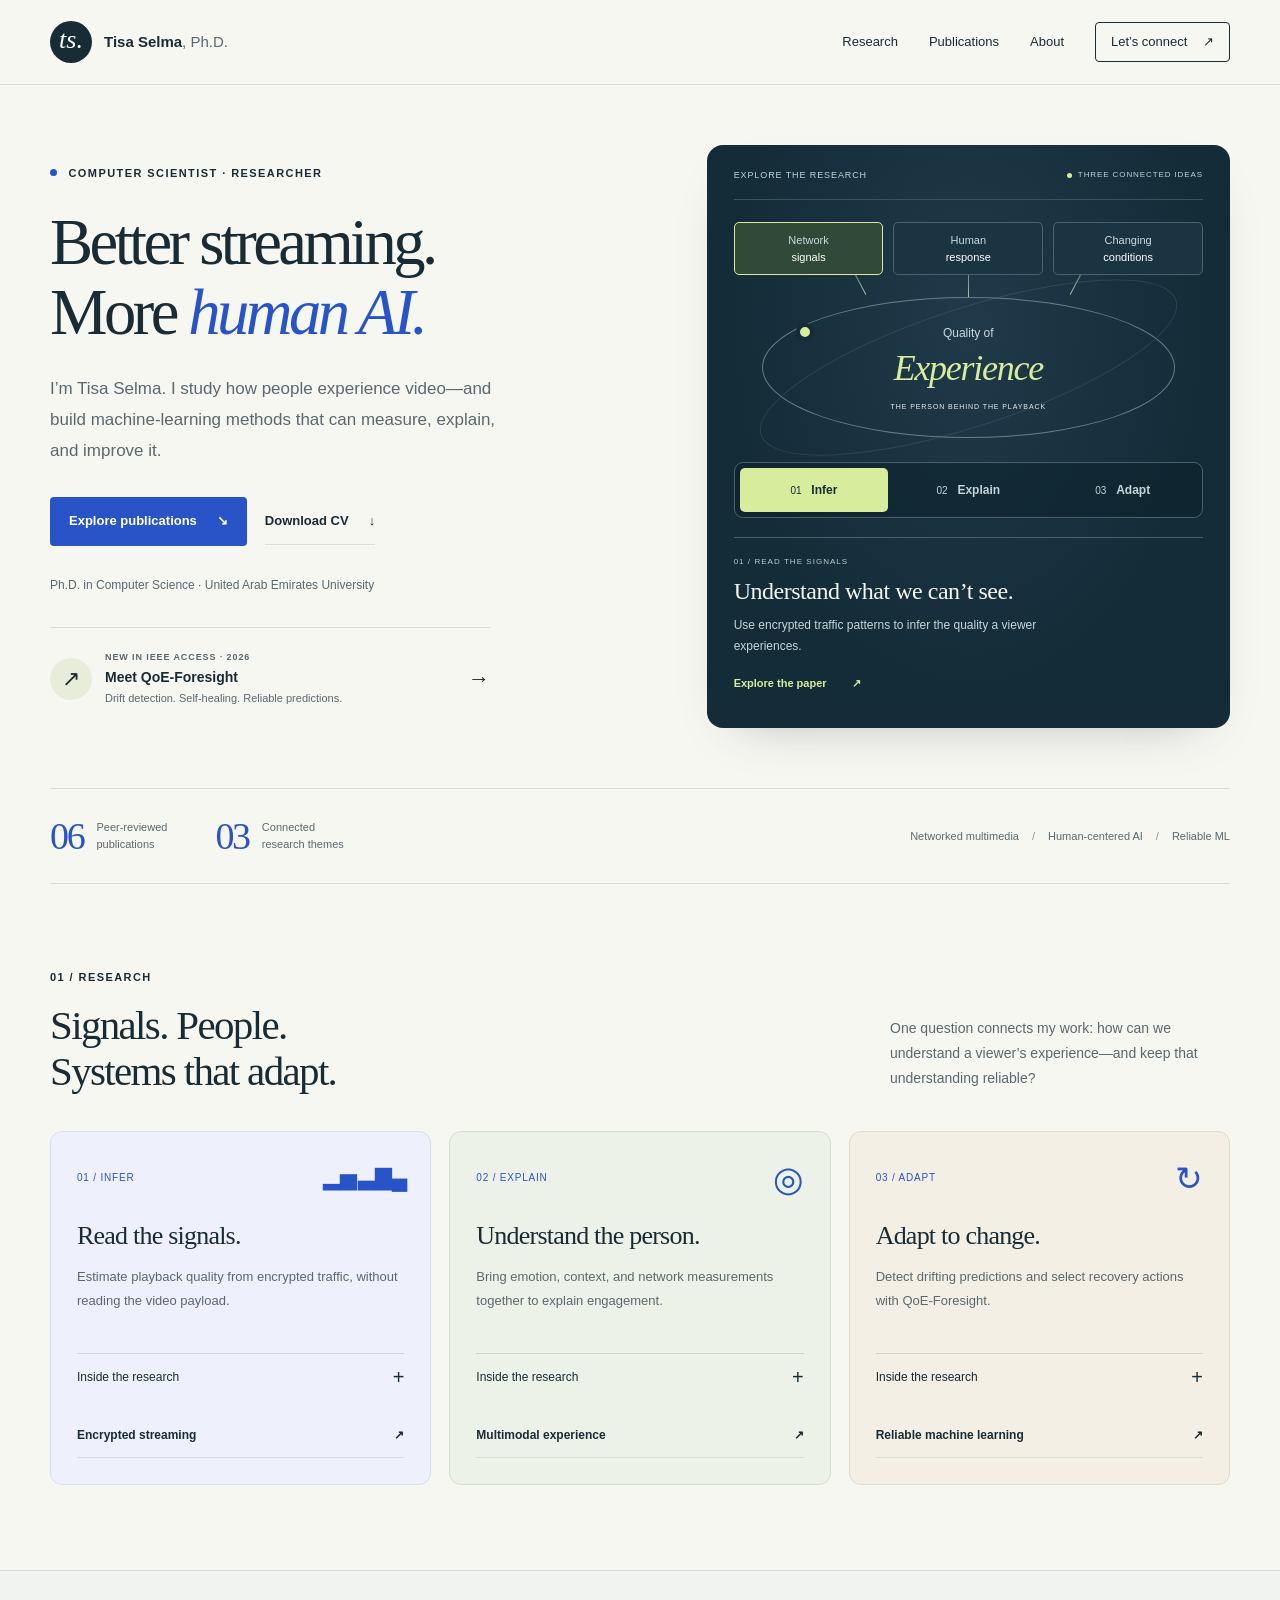
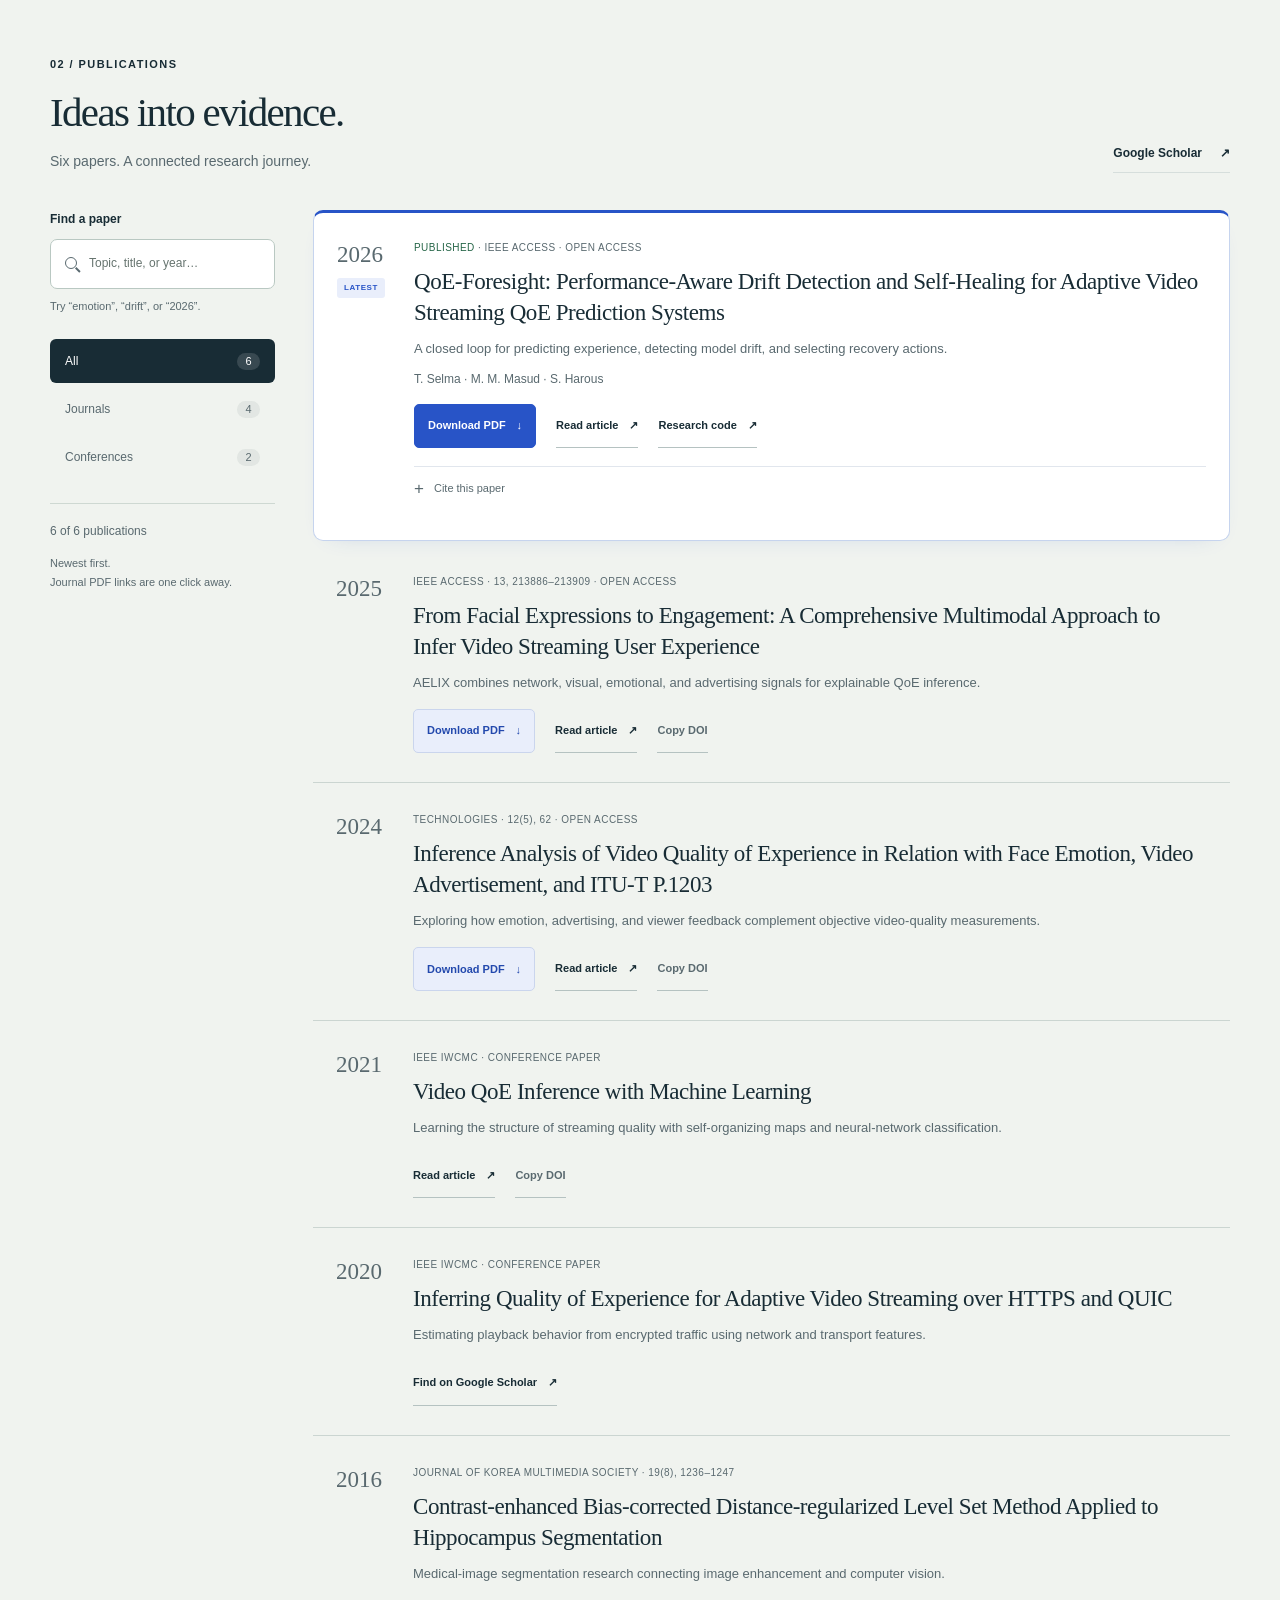
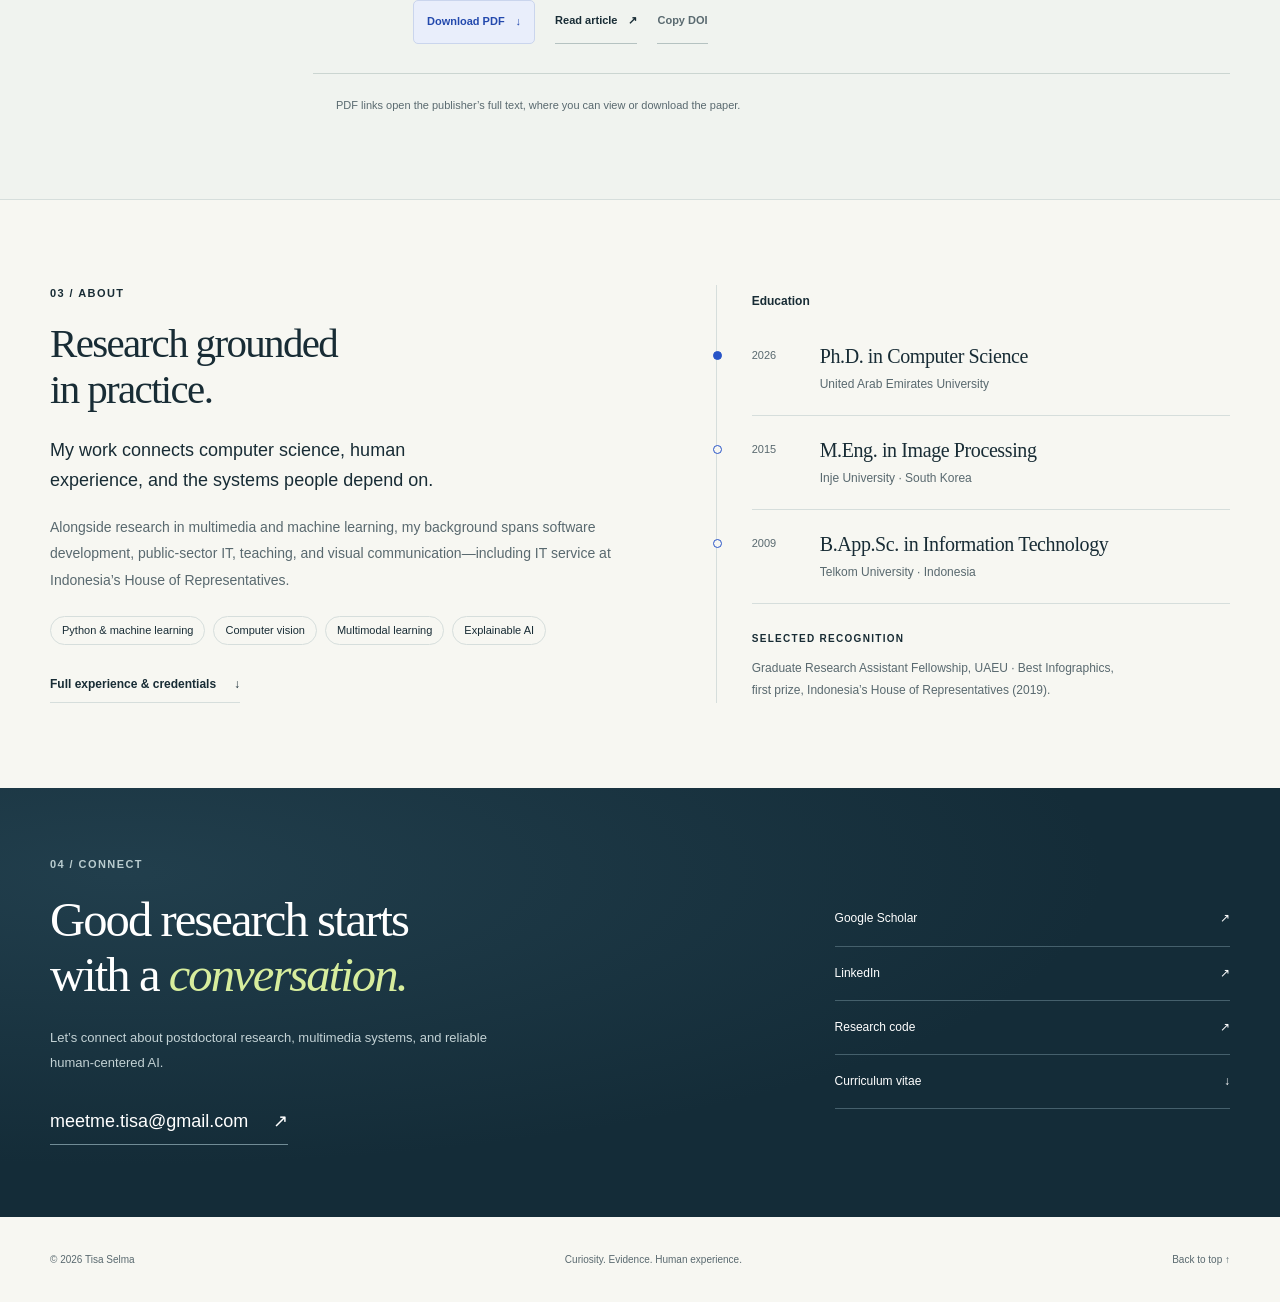
==== commit d81de378: "Add interactive research explorer and searchable publication library" ====
--- a/index.html
+++ b/index.html
@@ -19,6 +19,7 @@
 <body id="top">
   <a class="skip-link" href="#main-content">Skip to content</a>
   <header class="site-header">
+    <div class="reading-progress" aria-hidden="true"></div>
     <div class="header-inner wrap">
       <a class="brand" href="#top" aria-label="Tisa Selma — home"><span class="brand-mark" aria-hidden="true">ts.</span><span>Tisa Selma<span class="brand-degree">, Ph.D.</span></span></a>
       <button class="menu-toggle" type="button" aria-expanded="false" aria-controls="primary-nav" hidden>Menu <span aria-hidden="true">+</span></button>
@@ -42,14 +43,19 @@
           <a class="button button-text" href="assets/Tisa_Selma_CV.pdf" download>Download CV <span aria-hidden="true">↓</span></a>
         </div>
         <p class="hero-footnote">Ph.D. in Computer Science · United Arab Emirates University</p>
+        <a class="latest-spotlight" href="#paper-2026"><span class="spotlight-icon" aria-hidden="true">↗</span><span><small>NEW IN IEEE ACCESS · 2026</small><strong>Meet QoE-Foresight</strong><span>Drift detection. Self-healing. Reliable predictions.</span></span><span class="spotlight-arrow" aria-hidden="true">→</span></a>
       </div>
-      <div class="research-visual" role="img" aria-label="Research connects network signals, human response, and viewing context to understand Quality of Experience, explain predictions, and adapt when conditions change.">
-        <div class="visual-label"><span>THE RESEARCH THREAD</span><span aria-hidden="true">↗</span></div>
-        <div class="signal-inputs"><span>Network<br><b>signals</b></span><span>Human<br><b>response</b></span><span>Viewing<br><b>context</b></span></div>
+      <div class="research-visual" data-active="infer" aria-label="Interactive research overview">
+        <div class="visual-label"><span>EXPLORE THE RESEARCH</span><span class="visual-live"><i aria-hidden="true"></i> THREE CONNECTED IDEAS</span></div>
+        <div class="signal-inputs"><span data-signal="infer">Network<br><b>signals</b></span><span data-signal="explain">Human<br><b>response</b></span><span data-signal="adapt">Changing<br><b>conditions</b></span></div>
         <div class="signal-paths" aria-hidden="true"><i></i><i></i><i></i></div>
         <div class="qoe-orbit"><div class="qoe-core"><span>Quality of</span><strong>Experience</strong><span class="core-small">THE PERSON BEHIND THE PLAYBACK</span></div></div>
-        <div class="visual-outcomes"><span>Infer</span><span>Explain</span><span>Adapt</span></div>
-        <div class="visual-caption"><span>From signals to understanding.</span><span aria-hidden="true">01—03</span></div>
+        <div class="explorer-controls" role="group" aria-label="Choose a research direction" hidden><button type="button" data-explore="infer" aria-pressed="true">01 <span>Infer</span></button><button type="button" data-explore="explain" aria-pressed="false">02 <span>Explain</span></button><button type="button" data-explore="adapt" aria-pressed="false">03 <span>Adapt</span></button></div>
+        <div id="explorer-description" aria-live="polite" aria-atomic="true">
+          <div class="explorer-panel" data-panel="infer"><p class="explorer-kicker">01 / READ THE SIGNALS</p><h3>Understand what we can’t see.</h3><p>Use encrypted traffic patterns to infer the quality a viewer experiences.</p><a href="#paper-2021">Explore the paper <span aria-hidden="true">↗</span></a></div>
+          <div class="explorer-panel" data-panel="explain" hidden><p class="explorer-kicker">02 / UNDERSTAND THE PERSON</p><h3>Put the viewer in the picture.</h3><p>Connect emotion, context, and network signals to explain quality and engagement.</p><a href="#paper-2025">Explore AELIX <span aria-hidden="true">↗</span></a></div>
+          <div class="explorer-panel" data-panel="adapt" hidden><p class="explorer-kicker">03 / ADAPT TO CHANGE</p><h3>Keep predictions reliable.</h3><p>Detect model drift and select recovery actions as streaming conditions change.</p><a href="#paper-2026">Explore QoE-Foresight <span aria-hidden="true">↗</span></a></div>
+        </div>
       </div>
     </section>
 
@@ -60,37 +66,48 @@
     </div>
 
     <section id="research" class="section wrap" aria-labelledby="research-title">
-      <div class="section-heading"><div><p class="eyebrow">01 / Research</p><h2 id="research-title">One question.<br>Three connected directions.</h2></div><p>How can we understand a viewer’s experience—and keep that understanding reliable as conditions change?</p></div>
+      <div class="section-heading"><div><p class="eyebrow">01 / Research</p><h2 id="research-title">Signals. People.<br>Systems that adapt.</h2></div><p>One question connects my work: how can we understand a viewer’s experience—and keep that understanding reliable?</p></div>
       <div class="research-grid">
-        <article class="research-card"><div class="card-top"><span>01</span><span class="mini-wave" aria-hidden="true">▂ ▅ ▃ ▇ ▄</span></div><h3>Read the signals.</h3><p>Infer playback quality from encrypted network traffic: startup delay, stalls, and selected bitrate, without reading the video payload.</p><a class="text-link" href="#paper-2021">Encrypted streaming <span aria-hidden="true">↗</span></a></article>
-        <article class="research-card"><div class="card-top"><span>02</span><span class="mini-orbits" aria-hidden="true">◎</span></div><h3>Understand the person.</h3><p>Connect facial emotion, viewer feedback, advertising, and network measurements to explain video quality and engagement.</p><a class="text-link" href="#paper-2025">Multimodal experience <span aria-hidden="true">↗</span></a></article>
-        <article class="research-card"><div class="card-top"><span>03</span><span class="mini-loop" aria-hidden="true">↻</span></div><h3>Adapt to change.</h3><p>Detect when predictions drift, select recovery actions, and explain the response through the QoE-Foresight framework.</p><a class="text-link" href="#paper-2026">Reliable machine learning <span aria-hidden="true">↗</span></a></article>
+        <article class="research-card"><div class="card-top"><span>01 / INFER</span><span class="mini-wave" aria-hidden="true">▂ ▅ ▃ ▇ ▄</span></div><h3>Read the signals.</h3><p>Estimate playback quality from encrypted traffic, without reading the video payload.</p><details class="research-details"><summary>Inside the research <span aria-hidden="true">+</span></summary><dl><div><dt>Inputs</dt><dd>Network and transport features from streaming traffic.</dd></div><div><dt>Focus</dt><dd>Startup delay, playback stalls, and selected bitrate.</dd></div></dl></details><a class="text-link" href="#paper-2021">Encrypted streaming <span aria-hidden="true">↗</span></a></article>
+        <article class="research-card"><div class="card-top"><span>02 / EXPLAIN</span><span class="mini-orbits" aria-hidden="true">◎</span></div><h3>Understand the person.</h3><p>Bring emotion, context, and network measurements together to explain engagement.</p><details class="research-details"><summary>Inside the research <span aria-hidden="true">+</span></summary><dl><div><dt>Inputs</dt><dd>Facial emotion, viewer feedback, advertising, and network signals.</dd></div><div><dt>Focus</dt><dd>Multimodal, explainable video-experience inference.</dd></div></dl></details><a class="text-link" href="#paper-2025">Multimodal experience <span aria-hidden="true">↗</span></a></article>
+        <article class="research-card"><div class="card-top"><span>03 / ADAPT</span><span class="mini-loop" aria-hidden="true">↻</span></div><h3>Adapt to change.</h3><p>Detect drifting predictions and select recovery actions with QoE-Foresight.</p><details class="research-details"><summary>Inside the research <span aria-hidden="true">+</span></summary><dl><div><dt>Method</dt><dd>Performance-aware drift detection and a self-healing controller.</dd></div><div><dt>Focus</dt><dd>Reliable, explainable predictions under changing conditions.</dd></div></dl></details><a class="text-link" href="#paper-2026">Reliable machine learning <span aria-hidden="true">↗</span></a></article>
       </div>
     </section>
 
     <section id="publications" class="publications-section section" aria-labelledby="publications-title">
       <div class="wrap">
-        <div class="section-heading"><div><p class="eyebrow">02 / Publications</p><h2 id="publications-title">Research, open to explore.</h2></div><a class="text-link" href="https://scholar.google.com/citations?hl=en&amp;user=Me3_i5UAAAAJ" target="_blank" rel="noopener noreferrer">Google Scholar <span aria-hidden="true">↗</span></a></div>
+        <div class="section-heading"><div><p class="eyebrow">02 / Publications</p><h2 id="publications-title">Ideas into evidence.</h2><p class="section-subtitle">Six papers. A connected research journey.</p></div><a class="text-link" href="https://scholar.google.com/citations?hl=en&amp;user=Me3_i5UAAAAJ" target="_blank" rel="noopener noreferrer">Google Scholar <span aria-hidden="true">↗</span></a></div>
+        <div class="library-layout">
         <div class="publication-toolbar" hidden>
+          <div class="search-field"><label for="publication-search">Find a paper</label><div class="search-input-wrap"><span class="search-icon" aria-hidden="true"></span><input id="publication-search" type="search" placeholder="Topic, title, or year…" autocomplete="off" aria-controls="publication-results" aria-describedby="search-hint"><button id="clear-search" type="button" aria-label="Clear search" hidden>×</button></div><p id="search-hint">Try “emotion”, “drift”, or “2026”.</p></div>
           <div class="filters" role="group" aria-label="Filter publications"><button type="button" data-filter="all" aria-pressed="true">All <span>6</span></button><button type="button" data-filter="journal" aria-pressed="false">Journals <span>4</span></button><button type="button" data-filter="conference" aria-pressed="false">Conferences <span>2</span></button></div>
-          <p id="publication-count" role="status" aria-live="polite" aria-atomic="true">6 publications</p>
+          <p id="publication-count" role="status" aria-live="polite" aria-atomic="true">6 of 6 publications</p>
+          <p class="library-help">Newest first.<br>Journal PDF links are one click away.</p>
         </div>
+        <div id="publication-results" class="publication-results">
         <div class="publication-list">
-          <article id="paper-2026" class="publication publication-featured" data-type="journal">
+          <article id="paper-2026" class="publication publication-featured" data-type="journal" data-keywords="reliable ai concept drift self healing streaming machine learning">
             <div class="publication-year"><time datetime="2026">2026</time><span class="latest-label">LATEST</span></div>
-            <div class="publication-main"><p class="publication-meta"><span class="published-label">Published</span> · IEEE Access · Open access</p><h3>QoE-Foresight: Performance-Aware Drift Detection and Self-Healing for Adaptive Video Streaming QoE Prediction Systems</h3><p class="publication-summary">A closed loop for predicting experience, detecting model drift, and selecting recovery actions.</p><p class="publication-authors">T. Selma · M. M. Masud · S. Harous</p><p class="publication-doi">DOI: <a href="https://doi.org/10.1109/ACCESS.2026.3730093">10.1109/ACCESS.2026.3730093</a></p><div class="publication-links"><a class="pdf-link" href="https://ieeexplore.ieee.org/stamp/stamp.jsp?tp=&amp;arnumber=11676017" target="_blank" rel="noopener noreferrer" aria-label="Download QoE-Foresight PDF from IEEE">Download PDF <span aria-hidden="true">↓</span></a><a href="https://ieeexplore.ieee.org/document/11676017/" target="_blank" rel="noopener noreferrer">Read article <span aria-hidden="true">↗</span></a><a href="https://github.com/tselma/QoEforesight" target="_blank" rel="noopener noreferrer">Research code <span aria-hidden="true">↗</span></a></div></div>
+            <div class="publication-main">
+              <p class="publication-meta"><span class="published-label">Published</span> · IEEE Access · Open access</p>
+              <h3>QoE-Foresight: Performance-Aware Drift Detection and Self-Healing for Adaptive Video Streaming QoE Prediction Systems</h3>
+              <p class="publication-summary">A closed loop for predicting experience, detecting model drift, and selecting recovery actions.</p>
+              <p class="publication-authors">T. Selma · M. M. Masud · S. Harous</p>
+              <div class="publication-links"><a class="pdf-link" href="https://ieeexplore.ieee.org/stamp/stamp.jsp?tp=&amp;arnumber=11676017" target="_blank" rel="noopener noreferrer" aria-label="Download QoE-Foresight PDF from IEEE">Download PDF <span aria-hidden="true">↓</span></a><a href="https://ieeexplore.ieee.org/document/11676017/" target="_blank" rel="noopener noreferrer">Read article <span aria-hidden="true">↗</span></a><a href="https://github.com/tselma/QoEforesight" target="_blank" rel="noopener noreferrer">Research code <span aria-hidden="true">↗</span></a></div>
+              <details class="citation-details"><summary>Cite this paper <span aria-hidden="true">+</span></summary><div class="citation-body"><p id="citation-text">T. Selma, M. M. Masud and S. Harous, “QoE-Foresight: Performance-Aware Drift Detection and Self-Healing for Adaptive Video Streaming QoE Prediction Systems,” IEEE Access, 2026, doi: 10.1109/ACCESS.2026.3730093.</p><p class="publication-doi">DOI: <a href="https://doi.org/10.1109/ACCESS.2026.3730093">10.1109/ACCESS.2026.3730093</a></p><div class="citation-actions"><button type="button" data-copy-citation hidden>Copy citation</button><button type="button" data-copy-doi="10.1109/ACCESS.2026.3730093" aria-label="Copy QoE-Foresight DOI" hidden>Copy DOI</button></div></div></details>
+            </div>
           </article>
-          <article id="paper-2025" class="publication" data-type="journal">
+          <article id="paper-2025" class="publication" data-type="journal" data-keywords="human centered ai aelix multimodal emotion explainability">
             <div class="publication-year"><time datetime="2025">2025</time></div>
-            <div class="publication-main"><p class="publication-meta">IEEE Access · 13, 213886–213909 · Open access</p><h3>From Facial Expressions to Engagement: A Comprehensive Multimodal Approach to Infer Video Streaming User Experience</h3><p class="publication-summary">AELIX combines network, visual, emotional, and advertising signals for explainable QoE inference.</p><div class="publication-links"><a class="pdf-link" href="https://ieeexplore.ieee.org/stamp/stamp.jsp?tp=&amp;arnumber=11284837" target="_blank" rel="noopener noreferrer" aria-label="Download From Facial Expressions to Engagement PDF from IEEE">Download PDF <span aria-hidden="true">↓</span></a><a href="https://doi.org/10.1109/ACCESS.2025.3641843" target="_blank" rel="noopener noreferrer">Read article <span aria-hidden="true">↗</span></a></div></div>
+            <div class="publication-main"><p class="publication-meta">IEEE Access · 13, 213886–213909 · Open access</p><h3>From Facial Expressions to Engagement: A Comprehensive Multimodal Approach to Infer Video Streaming User Experience</h3><p class="publication-summary">AELIX combines network, visual, emotional, and advertising signals for explainable QoE inference.</p><div class="publication-links"><a class="pdf-link" href="https://ieeexplore.ieee.org/stamp/stamp.jsp?tp=&amp;arnumber=11284837" target="_blank" rel="noopener noreferrer" aria-label="Download From Facial Expressions to Engagement PDF from IEEE">Download PDF <span aria-hidden="true">↓</span></a><a href="https://doi.org/10.1109/ACCESS.2025.3641843" target="_blank" rel="noopener noreferrer">Read article <span aria-hidden="true">↗</span></a><button type="button" data-copy-doi="10.1109/ACCESS.2025.3641843" aria-label="Copy From Facial Expressions to Engagement DOI" hidden>Copy DOI</button></div></div>
           </article>
           <article id="paper-2024" class="publication" data-type="journal">
             <div class="publication-year"><time datetime="2024">2024</time></div>
-            <div class="publication-main"><p class="publication-meta">Technologies · 12(5), 62 · Open access</p><h3>Inference Analysis of Video Quality of Experience in Relation with Face Emotion, Video Advertisement, and ITU-T P.1203</h3><p class="publication-summary">Exploring how emotion, advertising, and viewer feedback complement objective video-quality measurements.</p><div class="publication-links"><a class="pdf-link" href="https://www.mdpi.com/2227-7080/12/5/62/pdf" target="_blank" rel="noopener noreferrer" aria-label="Download Inference Analysis of Video Quality of Experience PDF from MDPI">Download PDF <span aria-hidden="true">↓</span></a><a href="https://doi.org/10.3390/technologies12050062" target="_blank" rel="noopener noreferrer">Read article <span aria-hidden="true">↗</span></a></div></div>
+            <div class="publication-main"><p class="publication-meta">Technologies · 12(5), 62 · Open access</p><h3>Inference Analysis of Video Quality of Experience in Relation with Face Emotion, Video Advertisement, and ITU-T P.1203</h3><p class="publication-summary">Exploring how emotion, advertising, and viewer feedback complement objective video-quality measurements.</p><div class="publication-links"><a class="pdf-link" href="https://www.mdpi.com/2227-7080/12/5/62/pdf" target="_blank" rel="noopener noreferrer" aria-label="Download Inference Analysis of Video Quality of Experience PDF from MDPI">Download PDF <span aria-hidden="true">↓</span></a><a href="https://doi.org/10.3390/technologies12050062" target="_blank" rel="noopener noreferrer">Read article <span aria-hidden="true">↗</span></a><button type="button" data-copy-doi="10.3390/technologies12050062" aria-label="Copy Inference Analysis DOI" hidden>Copy DOI</button></div></div>
           </article>
-          <article id="paper-2021" class="publication" data-type="conference">
+          <article id="paper-2021" class="publication" data-type="conference" data-keywords="encrypted streaming network traffic inference">
             <div class="publication-year"><time datetime="2021">2021</time></div>
-            <div class="publication-main"><p class="publication-meta">IEEE IWCMC · Conference paper</p><h3>Video QoE Inference with Machine Learning</h3><p class="publication-summary">Learning the structure of streaming quality with self-organizing maps and neural-network classification.</p><div class="publication-links"><a href="https://doi.org/10.1109/IWCMC51323.2021.9498579" target="_blank" rel="noopener noreferrer">Read article <span aria-hidden="true">↗</span></a></div></div>
+            <div class="publication-main"><p class="publication-meta">IEEE IWCMC · Conference paper</p><h3>Video QoE Inference with Machine Learning</h3><p class="publication-summary">Learning the structure of streaming quality with self-organizing maps and neural-network classification.</p><div class="publication-links"><a href="https://doi.org/10.1109/IWCMC51323.2021.9498579" target="_blank" rel="noopener noreferrer">Read article <span aria-hidden="true">↗</span></a><button type="button" data-copy-doi="10.1109/IWCMC51323.2021.9498579" aria-label="Copy Video QoE Inference with Machine Learning DOI" hidden>Copy DOI</button></div></div>
           </article>
           <article id="paper-2020" class="publication" data-type="conference">
             <div class="publication-year"><time datetime="2020">2020</time></div>
@@ -98,10 +115,13 @@
           </article>
           <article id="paper-2016" class="publication" data-type="journal">
             <div class="publication-year"><time datetime="2016">2016</time></div>
-            <div class="publication-main"><p class="publication-meta">Journal of Korea Multimedia Society · 19(8), 1236–1247</p><h3>Contrast-enhanced Bias-corrected Distance-regularized Level Set Method Applied to Hippocampus Segmentation</h3><p class="publication-summary">Medical-image segmentation research connecting image enhancement and computer vision.</p><div class="publication-links"><a class="pdf-link" href="https://koreascience.kr/article/JAKO201627035760515.pdf" target="_blank" rel="noopener noreferrer" aria-label="Download Hippocampus Segmentation PDF from KoreaScience">Download PDF <span aria-hidden="true">↓</span></a><a href="https://doi.org/10.9717/kmms.2016.19.8.1236" target="_blank" rel="noopener noreferrer">Read article <span aria-hidden="true">↗</span></a></div></div>
+            <div class="publication-main"><p class="publication-meta">Journal of Korea Multimedia Society · 19(8), 1236–1247</p><h3>Contrast-enhanced Bias-corrected Distance-regularized Level Set Method Applied to Hippocampus Segmentation</h3><p class="publication-summary">Medical-image segmentation research connecting image enhancement and computer vision.</p><div class="publication-links"><a class="pdf-link" href="https://koreascience.kr/article/JAKO201627035760515.pdf" target="_blank" rel="noopener noreferrer" aria-label="Download Hippocampus Segmentation PDF from KoreaScience">Download PDF <span aria-hidden="true">↓</span></a><a href="https://doi.org/10.9717/kmms.2016.19.8.1236" target="_blank" rel="noopener noreferrer">Read article <span aria-hidden="true">↗</span></a><button type="button" data-copy-doi="10.9717/kmms.2016.19.8.1236" aria-label="Copy Hippocampus Segmentation DOI" hidden>Copy DOI</button></div></div>
           </article>
         </div>
+        <div id="publication-empty" class="publication-empty" hidden><span aria-hidden="true">⌕</span><h3>No matching publications.</h3><p>Try another topic or reset the library.</p><button class="button button-primary" type="button" data-reset-publications>Clear search and filters <span aria-hidden="true">↻</span></button></div>
         <p class="publication-note">PDF links open the publisher’s full text, where you can view or download the paper.</p>
+        </div>
+        </div>
       </div>
     </section>
 
@@ -113,5 +133,6 @@
     <section id="contact" class="contact-section" aria-labelledby="contact-title"><div class="wrap contact-inner"><div><p class="eyebrow">04 / Connect</p><h2 id="contact-title">Good research starts<br>with a <em>conversation.</em></h2><p>Let’s connect about postdoctoral research, multimedia systems, and reliable human-centered AI.</p><a class="contact-email" href="mailto:meetme.tisa@gmail.com">meetme.tisa@gmail.com <span aria-hidden="true">↗</span></a></div><div class="contact-links"><a href="https://scholar.google.com/citations?hl=en&amp;user=Me3_i5UAAAAJ" target="_blank" rel="noopener noreferrer">Google Scholar <span aria-hidden="true">↗</span></a><a href="https://www.linkedin.com/in/tisa-selma-phd-58960b211" target="_blank" rel="noopener noreferrer">LinkedIn <span aria-hidden="true">↗</span></a><a href="https://github.com/tselma/QoEforesight" target="_blank" rel="noopener noreferrer">Research code <span aria-hidden="true">↗</span></a><a href="assets/Tisa_Selma_CV.pdf" download>Curriculum vitae <span aria-hidden="true">↓</span></a></div></div></section>
   </main>
   <footer class="site-footer wrap"><span>© 2026 Tisa Selma</span><span>Curiosity. Evidence. Human experience.</span><a href="#top">Back to top <span aria-hidden="true">↑</span></a></footer>
+  <p id="copy-status" class="copy-status" role="status" aria-live="polite" aria-atomic="true"></p>
 </body>
 </html>
--- a/styles.css
+++ b/styles.css
@@ -2,9 +2,83 @@
 :root{--paper:#f7f7f2;--white:#fff;--ink:#182c35;--muted:#59696f;--line:#d6dedc;--blue:#2854c7;--blue-light:#e9eefb;--navy:#142c38;--lime:#d7ed9d;--serif:Georgia,'Times New Roman',serif;--sans:Arial,Helvetica,sans-serif;--radius:8px}
 *{box-sizing:border-box}html{scroll-behavior:smooth;scroll-padding-top:105px}body{margin:0;background:var(--paper);color:var(--ink);font-family:var(--sans);font-size:16px;line-height:1.6;-webkit-font-smoothing:antialiased}a{color:inherit;text-decoration:none}button{font:inherit}button,a{-webkit-tap-highlight-color:transparent}button{cursor:pointer}button:focus-visible,a:focus-visible{outline:3px solid var(--blue);outline-offset:5px}::selection{background:var(--lime);color:var(--navy)}[hidden]{display:none!important}.wrap{width:min(1180px,calc(100% - 96px));margin-inline:auto}.skip-link{position:fixed;left:16px;top:12px;padding:12px 18px;z-index:100;background:var(--ink);color:white;transform:translateY(-160%)}.skip-link:focus{transform:translateY(0)}#main-content:focus{outline:none}.site-header{position:sticky;top:0;z-index:50;background:rgba(247,247,242,.97);border-bottom:1px solid var(--line)}.header-inner{min-height:84px;display:flex;align-items:center;justify-content:space-between;gap:30px}.brand{display:flex;align-items:center;gap:12px;font-size:15px;font-weight:700;white-space:nowrap}.brand-mark{display:grid;place-items:center;width:42px;height:42px;background:var(--ink);color:white;border-radius:50%;font:italic 26px var(--serif);padding-bottom:4px}.brand-degree{font-weight:400;color:var(--muted)}nav{display:flex;align-items:center;gap:31px;font-size:13px}nav a{padding-block:10px;position:relative}nav a:hover,nav a[aria-current="location"]{color:var(--blue)}nav a[aria-current="location"]::after{content:'';position:absolute;bottom:3px;left:0;right:0;height:2px;background:currentColor}.nav-contact{border:1px solid var(--ink);border-radius:4px;padding:9px 15px}nav a.nav-contact[aria-current]::after{display:none}.nav-contact span{margin-left:12px}.menu-toggle{border:1px solid var(--line);border-radius:4px;background:transparent;padding:8px 12px;min-height:44px;color:var(--ink)}.menu-toggle span{margin-left:15px}.hero{display:grid;grid-template-columns:1.2fr 1fr;align-items:center;gap:65px;padding-top:76px;padding-bottom:65px}.eyebrow{font-size:11px;letter-spacing:.13em;line-height:1.6;text-transform:uppercase;font-weight:700;margin:0 0 24px}.signal-dot{display:inline-block;width:7px;height:7px;background:var(--blue);border-radius:50%;margin-right:7px;margin-bottom:1px}.hero h1{font:400 clamp(44px,4.7vw,67px)/1.09 var(--serif);letter-spacing:-.055em;margin:0 0 27px}.hero h1 em{font-weight:400;color:var(--blue)}.hero-intro{font-size:17px;line-height:1.8;max-width:485px;color:var(--muted);margin:0}.hero-actions{display:flex;align-items:center;gap:18px;flex-wrap:wrap;margin-top:31px}.button{display:inline-flex;align-items:center;justify-content:space-between;gap:20px;min-height:49px;padding:12px 19px;font-size:13px;font-weight:700;border-radius:4px;transition:background .2s,transform .2s}.button-primary{background:var(--blue);color:white}.button-primary:hover{background:#183d9d;transform:translateY(-2px)}.button-text{padding-inline:0;border-radius:0;border-bottom:1px solid var(--line);min-height:43px}.button-text:hover{color:var(--blue)}.hero-footnote{font-size:11px;margin:29px 0 0;color:var(--muted);line-height:1.7}.research-visual{min-height:455px;background:var(--navy);color:#e8efef;padding:25px 30px 20px;border-radius:var(--radius);position:relative;overflow:hidden;background-image:radial-gradient(circle at 50% 45%,rgba(134,173,192,.13),transparent 56%)}.visual-label{display:flex;align-items:center;justify-content:space-between;font-size:9px;letter-spacing:.15em;color:#c2d1d7;border-bottom:1px solid #3d525c;padding-bottom:17px}.visual-label>span:last-child{font-size:19px;line-height:1}.signal-inputs{display:flex;gap:10px;justify-content:space-between;text-align:center;font-size:11px;line-height:1.5;margin:25px 0 0}.signal-inputs>span{flex:1;padding:9px 5px;border:1px solid #4b626b;border-radius:5px;color:#c8d8df;background:#1b3441}.signal-inputs b{font-weight:400;color:#fff}.signal-paths{height:28px;display:flex;justify-content:space-around;margin:0 14%}.signal-paths i{width:1px;height:100%;background:#6f8b97}.signal-paths i:first-child{transform:rotate(-28deg);transform-origin:top}.signal-paths i:last-child{transform:rotate(28deg);transform-origin:top}.qoe-orbit{border:1px solid #557079;border-radius:50%;height:176px;width:94%;display:grid;place-items:center;margin:0 auto;position:relative}.qoe-orbit::before{content:'';position:absolute;width:10px;height:10px;background:var(--lime);border:4px solid var(--navy);box-sizing:content-box;border-radius:50%;left:5%;top:22%}.qoe-core{text-align:center;display:flex;flex-direction:column;gap:4px}.qoe-core>span:first-child{font-size:12px;color:#c8d8df}.qoe-core strong{font:italic 36px var(--serif);color:var(--lime);letter-spacing:-.035em}.qoe-core .core-small{font-size:7px;letter-spacing:.14em;margin-top:8px}.visual-outcomes{display:flex;justify-content:center;gap:8px;margin-top:19px}.visual-outcomes span{border:1px solid #586e76;border-radius:30px;padding:4px 17px;font-size:11px}.visual-outcomes span:last-child{background:var(--lime);border-color:var(--lime);color:var(--navy)}.visual-caption{display:flex;justify-content:space-between;border-top:1px solid #3d525c;margin-top:25px;padding-top:16px;font-size:10px;color:#c2d1d7}.profile-strip{display:flex;align-items:center;gap:48px;padding:27px 0;border-top:1px solid var(--line);border-bottom:1px solid var(--line)}.profile-strip p{margin:0;display:flex;align-items:center;gap:13px}.profile-strip strong{font:38px var(--serif);letter-spacing:-.06em}.profile-strip p>span{font-size:11px;color:var(--muted);line-height:1.5}.profile-strip .strip-note{margin-left:auto;max-width:405px;font-size:11px;gap:13px;line-height:1.7;color:var(--muted)}.strip-note>span{color:#879996!important}.section{padding-block:85px}.section-heading{display:flex;justify-content:space-between;align-items:flex-end;gap:55px;margin-bottom:37px}.section-heading .eyebrow{margin-bottom:15px}h2{font:400 clamp(33px,3.2vw,46px)/1.13 var(--serif);letter-spacing:-.04em;margin:0}.section-heading>p{max-width:340px;font-size:14px;color:var(--muted);line-height:1.8;margin:0 0 3px}.research-grid{display:grid;grid-template-columns:repeat(3,1fr);gap:22px}.research-card{border:1px solid var(--line);border-radius:var(--radius);padding:24px;display:flex;flex-direction:column;background:rgba(255,255,255,.44)}.card-top{display:flex;justify-content:space-between;align-items:center;min-height:40px;color:var(--blue);margin-bottom:20px}.card-top>span:first-child{font-size:11px}.mini-wave{font-size:22px;letter-spacing:-3px;line-height:1}.mini-orbits{font-size:35px;line-height:1}.mini-loop{font-size:33px;line-height:1}.research-card h3{font:25px/1.2 var(--serif);letter-spacing:-.03em;margin:0 0 14px}.research-card p{font-size:13px;color:var(--muted);line-height:1.8;margin:0 0 26px}.text-link{display:inline-flex;justify-content:space-between;align-items:center;gap:18px;font-size:12px;font-weight:700;padding-block:8px;border-bottom:1px solid var(--line)}.text-link:hover{color:var(--blue);border-color:var(--blue)}.research-card .text-link{margin-top:auto}.publications-section{background:#edf1ef;border-block:1px solid var(--line)}.publication-toolbar{display:flex;align-items:center;justify-content:space-between;gap:20px;margin-bottom:26px}.filters{display:flex;gap:6px;flex-wrap:wrap}.filters button{border:1px solid transparent;background:transparent;color:var(--muted);padding:10px 15px;border-radius:4px;font-size:12px;min-height:44px}.filters button[aria-pressed="true"]{background:var(--ink);color:white}.filters button:hover{border-color:var(--ink)}.filters button span{margin-left:7px;opacity:.75;font-size:10px}#publication-count{font-size:11px;color:var(--muted);margin:0}.publication{display:grid;grid-template-columns:80px 1fr;gap:24px;padding:27px 25px 29px;border-bottom:1px solid #cbd5d1;scroll-margin-top:110px}.publication-featured{background:var(--white);border:1px solid #c9d2e6;border-left:3px solid var(--blue);border-radius:6px;margin-bottom:7px;padding-left:23px}.publication-year{padding-top:3px;display:flex;align-items:flex-start;flex-direction:column;gap:12px}.publication-year time{font:23px var(--serif);color:var(--muted)}.latest-label{font-size:8px;font-weight:700;letter-spacing:.07em;color:var(--blue);border:1px solid #c9d5ef;padding:3px 6px;border-radius:3px}.publication-meta{font-size:10px;letter-spacing:.07em;text-transform:uppercase;color:var(--muted);margin:0 0 9px}.published-label{color:#256547}.publication h3{font:400 clamp(19px,1.9vw,24px)/1.35 var(--serif);letter-spacing:-.02em;margin:0 0 10px;max-width:910px}.publication-summary{font-size:13px;line-height:1.7;margin:0;color:var(--muted)}.publication-authors{font-size:11px;line-height:1.6;margin:8px 0 0;color:var(--muted)}.publication-links{display:flex;align-items:center;flex-wrap:wrap;gap:20px;margin-top:16px}.publication-links a{font-size:11px;font-weight:700;display:inline-flex;align-items:center;gap:11px;min-height:34px;border-bottom:1px solid #b5c2c1}.publication-links a:hover{color:var(--blue);border-color:var(--blue)}.publication-links .pdf-link{background:var(--blue-light);color:#2349ad;border:1px solid #cad5ed;border-radius:4px;padding:5px 12px}.publication-links .pdf-link:hover{background:#dce5fa}.oa-badge{font-weight:400;color:#366653;font-size:10px}.publication-note{font-size:11px;color:var(--muted);margin:23px 0 0}.about-section{display:grid;grid-template-columns:1.1fr 1fr;gap:100px}.about-copy .eyebrow{margin-bottom:17px}.about-copy h2{margin-bottom:24px}.about-copy>p:not(.eyebrow){font-size:14px;line-height:1.9;color:var(--muted)}.about-copy>p.about-lead{font-size:18px;line-height:1.65;color:var(--ink);max-width:410px}.methods{display:flex;gap:8px;flex-wrap:wrap;margin:22px 0}.methods span{font-size:10px;border:1px solid var(--line);border-radius:30px;padding:5px 11px}.about-details>h3{font-size:12px;font-weight:700;margin:7px 0 10px}.education{list-style:none;margin:0;padding:0}.education li{display:grid;grid-template-columns:50px 1fr;gap:18px;border-bottom:1px solid var(--line);padding:21px 0}.education li>span{font-size:11px;color:var(--muted);padding-top:4px}.education h4{font:20px/1.35 var(--serif);letter-spacing:-.02em;margin:0 0 5px}.education p{font-size:11px;color:var(--muted);margin:0}.recognition{padding-top:27px}.recognition .eyebrow{font-size:10px;margin-bottom:10px}.recognition>p:last-child{font-size:12px;line-height:1.85;color:var(--muted);margin:0}.contact-section{padding:68px 0 72px;background:var(--navy);color:white}.contact-inner{display:grid;grid-template-columns:1.6fr 1fr;gap:100px;align-items:center}.contact-section .eyebrow{color:#b9cccf;margin-bottom:19px}.contact-section h2{font-size:clamp(36px,3.8vw,51px)}.contact-section h2 em{color:var(--lime);font-weight:400}.contact-section p:not(.eyebrow){font-size:13px;max-width:480px;color:#c3d2d5;line-height:1.9;margin-top:23px}.contact-email{display:inline-flex;gap:25px;align-items:center;border-bottom:1px solid #718c96;padding-block:8px;font-size:18px;margin-top:11px}.contact-email:hover{color:var(--lime)}.contact-links{display:flex;flex-direction:column;padding-left:20px}.contact-links a{display:flex;justify-content:space-between;padding:17px 0;border-bottom:1px solid #45606c;font-size:12px}.contact-links a:hover{color:var(--lime)}.contact-section a:focus-visible{outline-color:var(--lime)}.site-footer{display:flex;align-items:center;justify-content:space-between;gap:20px;min-height:85px;font-size:10px;color:var(--muted)}.site-footer a{padding-block:12px}.site-footer a:hover{color:var(--blue)}
 .publication-doi{font-size:11px;color:var(--muted);margin:6px 0 0;overflow-wrap:anywhere}.publication-doi a:hover{text-decoration:underline;color:var(--blue)}
+/* Interactive research map and progressive publication library. */
+input,summary{font:inherit}input:focus-visible,summary:focus-visible{outline:3px solid var(--blue);outline-offset:4px}
+.reading-progress{position:absolute;left:0;bottom:-1px;width:100%;height:2px;background:var(--blue);transform:scaleX(0);transform-origin:left;pointer-events:none}
+.hero{padding-top:60px;padding-bottom:60px;gap:60px;grid-template-columns:1.14fr 1fr}
+.hero h1{font-size:clamp(46px,5.05vw,69px)}
+.hero-intro{max-width:470px}
+.hero-footnote{font-size:12px}
+.latest-spotlight{display:flex;align-items:center;gap:13px;border-top:1px solid var(--line);margin-top:31px;padding-top:22px;max-width:440px}
+.spotlight-icon{display:grid;place-items:center;width:42px;height:42px;flex-shrink:0;border-radius:50%;background:#e8edda;color:var(--ink);font-size:22px;transition:transform .2s}
+.latest-spotlight>span:nth-child(2){display:flex;flex-direction:column;gap:2px}
+.latest-spotlight small{font-size:9px;font-weight:700;letter-spacing:.1em;color:var(--muted)}
+.latest-spotlight strong{font-size:14px;font-weight:600}.latest-spotlight>span:nth-child(2)>span{font-size:11px;color:var(--muted)}
+.spotlight-arrow{margin-left:auto;font-size:22px}.latest-spotlight:hover strong{color:var(--blue)}.latest-spotlight:hover .spotlight-icon{transform:rotate(8deg);background:var(--lime)}
+.research-visual{padding:23px 27px 24px;min-height:0;border-radius:16px;box-shadow:0 20px 50px -32px #172c3560;background-image:radial-gradient(ellipse at 50% 30%,#38556c55,transparent 65%)}
+.visual-label{font-size:9px;letter-spacing:.1em;gap:10px}.visual-label>span:last-child{font-size:8px;line-height:1.5}.visual-live{display:flex;gap:6px;align-items:center}.visual-live i{display:block;width:5px;height:5px;background:var(--lime);border-radius:50%}
+.signal-inputs{margin-top:22px}.signal-inputs>span{transition:border-color .25s,background .25s;color:#cbdadd}
+.research-visual[data-active="infer"] [data-signal="infer"],.research-visual[data-active="explain"] [data-signal="explain"],.research-visual[data-active="adapt"] [data-signal="adapt"]{background:#304938;border-color:var(--lime)}
+.signal-paths{height:22px}.signal-paths i{background:linear-gradient(#6f8b97,#acc895)}
+.qoe-orbit{height:141px;width:88%;border-color:#638087}.qoe-orbit::after{content:'';position:absolute;inset:10px -13px;border:1px solid #66838b44;border-radius:50%;transform:rotate(-18deg);pointer-events:none}
+.qoe-orbit::before{transition:left .45s,top .45s;z-index:1;left:8%;top:18%}
+.research-visual[data-active="explain"] .qoe-orbit::before{left:48%;top:-6%}.research-visual[data-active="adapt"] .qoe-orbit::before{left:86%;top:19%}
+.qoe-core strong{font-size:36px}.qoe-core .core-small{font-size:7px;letter-spacing:.13em}
+.explorer-controls{display:grid;grid-template-columns:repeat(3,1fr);gap:6px;margin-top:24px;padding:5px;background:#0a202a80;border:1px solid #49616a;border-radius:9px}
+.explorer-controls button{min-height:44px;border:0;border-radius:5px;background:transparent;color:#c5d4d9;font-size:10px;transition:background .2s,color .2s}
+.explorer-controls button span{font-size:12px;font-weight:700;margin-left:7px}.explorer-controls button:hover{background:#304c58;color:white}.explorer-controls button[aria-pressed="true"]{background:var(--lime);color:var(--navy)}
+.research-visual :is(button,a):focus-visible{outline-color:var(--lime);outline-offset:3px}
+#explorer-description{border-top:1px solid #49616a;margin-top:19px;padding-top:18px}
+.explorer-panel{min-height:145px;animation:panel-in .25s ease-out}
+.explorer-panel .explorer-kicker{font-size:8px;letter-spacing:.13em;color:#bbcdcf;margin:0 0 8px}
+.explorer-panel h3{font:24px/1.2 var(--serif);letter-spacing:-.02em;margin:0 0 9px;color:#f4f6ed}
+.explorer-panel>p:not(.explorer-kicker){font-size:12px;color:#c6d5d9;line-height:1.75;margin:0;max-width:340px}
+.explorer-panel a{font-size:11px;font-weight:700;display:inline-flex;gap:25px;align-items:center;min-height:40px;color:var(--lime);margin-top:7px}.explorer-panel a:hover{text-decoration:underline;text-underline-offset:5px}
+@keyframes panel-in{from{opacity:.4;transform:translateY(4px)}to{opacity:1;transform:translateY(0)}}
+.profile-strip{padding-block:25px}.profile-strip strong{color:var(--blue)}
+.research-grid{gap:18px;align-items:start}.research-card{padding:26px;border-radius:12px;background:#eef1fb;border-color:#d5ddee;transition:transform .2s,box-shadow .2s}
+.research-card:nth-child(2){background:#edf2e8;border-color:#d2ddcb}.research-card:nth-child(3){background:#f3efe5;border-color:#dfd9cb}
+.research-card:hover{transform:translateY(-3px);box-shadow:0 12px 28px -20px #142c383f}.card-top{margin-bottom:22px}.card-top>span:first-child{font-size:10px;letter-spacing:.08em}.research-card h3{font-size:26px}
+.research-card>p{margin-bottom:18px;min-height:70px}.research-card .text-link{width:100%;margin-top:14px;min-height:44px}
+.research-details{border-top:1px solid #172c3524}.research-details summary,.citation-details summary{list-style:none;display:flex;align-items:center;justify-content:space-between;gap:14px;font-size:12px;min-height:46px;cursor:pointer;color:var(--ink)}
+summary::-webkit-details-marker{display:none}.research-details summary>span,.citation-details summary>span{font-size:20px;font-weight:400;transition:transform .2s}.research-details[open] summary>span,.citation-details[open] summary>span{transform:rotate(45deg)}
+.research-details dl{margin:0 0 10px}.research-details dl>div+div{margin-top:11px}.research-details dt{font-size:9px;font-weight:700;letter-spacing:.1em;text-transform:uppercase;color:var(--ink)}.research-details dd{font-size:12px;color:var(--muted);line-height:1.8;margin:3px 0 0}
+.section-subtitle{font-size:14px;color:var(--muted);margin:15px 0 0}
+.publications-section{background:#f0f3ef}
+body.js-ready .library-layout{display:grid;grid-template-columns:225px minmax(0,1fr);align-items:start;gap:38px}
+.publication-toolbar{position:sticky;top:112px;display:flex;flex-direction:column;align-items:stretch;gap:24px;margin:0}
+.search-field label{font-size:12px;font-weight:700;display:block;margin-bottom:10px}
+.search-input-wrap{position:relative;display:flex;align-items:center;background:white;border:1px solid #b9c8c2;border-radius:7px;min-width:0}
+.search-input-wrap:focus-within{border-color:var(--blue)}
+.search-icon{position:absolute;left:14px;top:17px;width:12px;height:12px;border:1.5px solid var(--muted);border-radius:50%;pointer-events:none}.search-icon::after{content:'';position:absolute;right:-5px;bottom:-3px;background:var(--muted);width:6px;height:1.5px;transform:rotate(45deg)}
+#publication-search{font-size:12px;color:var(--ink);width:100%;min-width:0;min-height:48px;border:0;background:transparent;padding:11px 39px 11px 38px;border-radius:7px}
+#publication-search::-webkit-search-cancel-button{display:none}#publication-search::placeholder{color:#66746f;opacity:1}
+#clear-search{position:absolute;right:0;top:2px;width:37px;min-height:44px;border:0;background:transparent;color:var(--muted);font-size:21px;border-radius:6px}
+#search-hint{font-size:11px;color:var(--muted);margin:9px 0 0}
+.filters{display:flex;flex-direction:column;gap:4px}.filters button{display:flex;align-items:center;justify-content:space-between;min-height:44px;text-align:left;font-size:12px;padding:10px 14px;border-radius:6px}.filters button span{font-size:11px;border-radius:20px;min-width:23px;text-align:center;background:#172c3510;opacity:1}.filters button[aria-pressed="true"] span{background:#ffffff24}
+#publication-count{font-size:12px;padding-top:18px;border-top:1px solid #ced8d2}.library-help{font-size:11px;color:var(--muted);line-height:1.8;margin:-12px 0 0}
+.publication-results{min-width:0}.publication{grid-template-columns:56px minmax(0,1fr);gap:21px;padding:28px 23px 29px;transition:background .2s}.publication:not(.publication-featured):hover{background:#ffffff70}.publication h3{font-size:23px;line-height:1.35;max-width:none}.publication-meta{font-size:10px;letter-spacing:.045em;line-height:1.8}.publication-year time{font-size:23px}.publication-year{gap:10px}
+.publication-featured{border-radius:10px;border:1px solid #c6d4ee;border-top:3px solid var(--blue);box-shadow:0 8px 24px -19px #2854c755;padding-top:26px;padding-left:23px;margin-bottom:4px}
+.latest-label{font-size:8px;background:var(--blue-light);border:0;padding:4px 7px}
+.publication-summary{font-size:13px}.publication-authors{font-size:12px;margin-top:10px}
+.publication-links{gap:7px 20px;margin-top:15px}.publication-links a,.publication-links button{min-height:44px;font-size:11px}
+.publication-links button{display:inline-flex;align-items:center;padding:0;border:0;border-bottom:1px solid #b5c2c1;background:transparent;color:var(--muted);font-weight:600}.publication-links button:hover{color:var(--blue);border-color:var(--blue)}
+.publication-links .pdf-link{padding:8px 13px;border-radius:5px}.publication-featured .pdf-link{background:var(--blue);border-color:var(--blue);color:white}.publication-featured .pdf-link:hover{background:#183d9d}
+.citation-details{border-top:1px solid #e1e6ed;margin-top:18px}.citation-details summary{justify-content:flex-start;font-size:11px;color:var(--muted);gap:10px;min-height:44px}.citation-details summary>span{font-size:17px;order:-1}
+.citation-body{background:#f2f5fb;border:1px solid #dde5f4;border-radius:7px;padding:16px;margin-top:2px}.citation-body>p:first-child{font-size:12px;line-height:1.85;color:var(--muted);margin:0 0 12px;user-select:all}.citation-actions{display:flex;flex-wrap:wrap;gap:12px;margin-top:12px}.citation-actions button{background:white;border:1px solid #c1cfe9;min-height:44px;padding:8px 13px;border-radius:5px;font-size:11px;color:var(--blue)}.citation-actions button:hover{background:var(--blue-light)}
+.publication-empty{text-align:center;border:1px dashed #b6c8bb;border-radius:12px;background:#ffffff80;padding:52px 25px}.publication-empty>span{font-size:48px;color:var(--blue);line-height:1}.publication-empty h3{font:28px/1.3 var(--serif);margin:14px 0 10px}.publication-empty p{font-size:13px;color:var(--muted);margin-bottom:24px}.publication-empty button{border:0;font-weight:600}
+.publication-note{font-size:11px;padding-inline:23px}
+.about-details{border-left:1px solid var(--line);padding-left:35px}.education li{position:relative}.education li::before{content:'';position:absolute;width:7px;height:7px;left:-39px;top:29px;background:var(--paper);border:1px solid var(--blue);border-radius:50%}.education li:first-child::before{background:var(--blue)}.education p{font-size:12px}.methods span{font-size:11px}.recognition{max-width:365px}
+.contact-section{background-image:radial-gradient(ellipse at 10% 20%,#355a6b66,transparent 60%)}.contact-links a{transition:padding .2s,color .2s}.contact-links a:hover{padding-left:6px}
+.copy-status{position:fixed;z-index:80;bottom:22px;left:50%;transform:translateX(-50%);width:max-content;max-width:calc(100% - 36px);margin:0;padding:13px 20px;border:1px solid #45606c;border-radius:9px;background:var(--navy);color:white;box-shadow:0 8px 30px #142c3833;font-size:12px;line-height:1.7;overflow-wrap:anywhere}.copy-status:empty{display:none}
 @media(min-width:761px){.menu-toggle{display:none}}
 @media(max-width:1050px){.wrap{width:calc(100% - 64px)}.hero{gap:35px}.hero h1{font-size:52px}.research-visual{padding-inline:22px}.profile-strip{gap:30px}.profile-strip .strip-note{max-width:310px;gap:9px}.about-section{gap:60px}.contact-inner{gap:60px}.brand-degree{display:none}nav{gap:22px}.research-card{padding:20px}}
 @media(max-width:760px){html{scroll-padding-top:90px}.wrap{width:calc(100% - 40px)}.header-inner{min-height:72px;flex-wrap:wrap;gap:0}.brand{font-size:14px}.brand-mark{width:36px;height:36px;font-size:23px}nav{width:100%;flex-wrap:wrap;gap:6px 23px;padding-bottom:16px;font-size:12px}.nav-contact{border:0;padding:10px 0}.menu-toggle:not([hidden]){display:inline-flex;align-items:center}body.js-ready nav{display:none}body.js-ready .site-header.menu-open nav{display:flex}.hero{grid-template-columns:1fr;gap:35px;padding-top:44px;padding-bottom:38px}.hero h1{font-size:clamp(42px,8.5vw,63px)}.hero-intro{font-size:16px;max-width:570px}.hero .eyebrow{font-size:10px;margin-bottom:22px}.hero-actions{margin-top:24px;gap:20px}.hero-footnote{margin-top:23px}.research-visual{width:100%;min-height:415px;max-width:550px;margin-inline:auto;padding-inline:26px}.qoe-orbit{width:80%;max-width:310px;height:153px}.signal-inputs{max-width:440px;margin-inline:auto}.visual-label{font-size:9px}.visual-caption{margin-top:22px}.profile-strip{flex-wrap:wrap;gap:24px;padding-block:22px}.profile-strip strong{font-size:32px}.profile-strip p>span{font-size:10px}.profile-strip .strip-note{margin:0;flex-basis:100%;max-width:none;font-size:10px;gap:9px}.section{padding-block:57px}.section-heading{display:block;margin-bottom:28px}.section-heading>p{margin-top:21px;max-width:540px;font-size:13px}.section-heading>.text-link{margin-top:20px}.section-heading h2{font-size:35px}.research-grid{grid-template-columns:1fr;gap:14px}.research-card{padding:22px}.card-top{margin-bottom:10px;min-height:28px}.research-card h3{font-size:26px}.research-card p{margin-bottom:15px}.research-card .text-link{align-self:flex-start;gap:25px}.publication-toolbar{align-items:flex-start;gap:8px;flex-direction:column}.filters{gap:3px}.filters button{padding:9px 12px}#publication-count{margin-top:4px}.publication{grid-template-columns:1fr;gap:13px;padding:23px 5px}.publication-year{flex-direction:row;align-items:center;gap:10px;padding-top:0}.publication-year time{font-size:18px}.publication-featured{padding:21px 18px}.publication h3{font-size:22px}.publication-summary{font-size:12px}.publication-meta{font-size:9px}.publication-links{gap:16px;margin-top:13px}.about-section{grid-template-columns:1fr;gap:36px}.about-copy h2{font-size:38px}.education h4{font-size:21px}.contact-inner{grid-template-columns:1fr;gap:30px}.contact-section{padding-block:52px}.contact-links{padding:0}.contact-email{font-size:17px;gap:18px}.site-footer{flex-wrap:wrap;gap:8px;padding-block:22px;min-height:100px}.site-footer>span:nth-child(2){order:3;width:100%;font-size:9px}}
 @media(max-width:370px){.wrap{width:calc(100% - 32px)}.hero h1{font-size:40px}.hero-actions{gap:12px}.button{font-size:12px}.research-visual{padding-inline:18px}.qoe-core strong{font-size:29px}.visual-outcomes span{padding-inline:14px}.filters button{padding-inline:9px}.section-heading h2{font-size:31px}.brand-degree{display:none}}
+@media(max-width:1050px){body.js-ready .library-layout{grid-template-columns:200px minmax(0,1fr);gap:24px}.hero{gap:32px}.research-visual{padding-inline:22px}.visual-live{font-size:7px!important}.hero h1{font-size:54px}.research-card{padding:21px}.publication{grid-template-columns:1fr;gap:12px}.publication-year{flex-direction:row;align-items:center}.publication-year time{font-size:19px}}
+@media(max-width:900px){body.js-ready .library-layout{display:block}.publication-toolbar{position:static;display:grid;grid-template-columns:1fr 1fr;gap:14px 24px;margin-bottom:26px}.filters{flex-direction:row;align-items:center;justify-content:flex-end;flex-wrap:wrap}.filters button{gap:10px;padding-inline:12px}.search-field{grid-row:span 2}#publication-count{border:0;padding:0;text-align:right;margin:0}.library-help{display:none}.publication{grid-template-columns:56px minmax(0,1fr);gap:20px}.publication-year{flex-direction:column;align-items:flex-start}.publication h3{font-size:24px}.hero{grid-template-columns:1fr 1fr;gap:27px}.hero h1{font-size:48px}.visual-live{display:none}.latest-spotlight small{font-size:8px}.latest-spotlight>span:nth-child(2)>span{font-size:10px}.spotlight-icon{display:none}.research-card h3{font-size:23px}.research-card>p{min-height:95px}}
+@media(max-width:760px){.hero{grid-template-columns:1fr;padding-block:40px;gap:34px}.hero h1{font-size:clamp(43px,9vw,65px)}.hero-copy{max-width:550px}.hero-intro{max-width:530px}.latest-spotlight{margin-top:26px;padding-top:19px;max-width:460px}.latest-spotlight small{font-size:9px}.latest-spotlight>span:nth-child(2)>span{font-size:11px}.spotlight-icon{display:grid}.research-visual{max-width:550px;width:100%;padding:23px 25px;min-height:0}.visual-live{display:flex}.qoe-orbit{height:133px;width:86%;max-width:360px}.explorer-panel{min-height:144px}.profile-strip{gap:24px}.research-card{padding:23px}.research-card h3{font-size:27px}.research-card>p{min-height:0}.card-top{margin-bottom:15px}.research-card .text-link{align-self:stretch;width:100%}.section-subtitle{font-size:13px}.publication-toolbar{display:flex;gap:17px}.filters{justify-content:flex-start;gap:5px}.filters button{padding-inline:12px;gap:8px}.search-field{width:100%}#publication-search{font-size:16px;padding-left:40px}.search-input-wrap{width:100%}#search-hint{font-size:12px}#publication-count{text-align:left;font-size:12px;padding-top:0}.publication{grid-template-columns:1fr;gap:12px;padding:25px 3px}.publication-year{flex-direction:row;align-items:center}.publication-featured{padding:22px 18px}.publication h3{font-size:23px}.publication-meta{font-size:10px}.publication-links{gap:8px 19px}.publication-note{padding-inline:3px;font-size:11px}.about-details{margin-left:4px;padding-left:22px}.education li::before{left:-26px}.contact-section{padding-block:54px}.copy-status{bottom:15px}.publication-empty{padding:40px 16px}.publication-empty .button{font-size:12px}}
+@media(max-width:370px){.hero h1{font-size:40px}.research-visual{padding-inline:18px}.visual-label{font-size:8px}.visual-live{font-size:6px!important}.qoe-core strong{font-size:30px}.qoe-core .core-small{font-size:6px}.explorer-panel h3{font-size:23px}.explorer-controls button span{font-size:11px;margin-left:4px}.latest-spotlight>span:nth-child(2)>span{font-size:10px}.spotlight-icon{width:35px;height:35px;font-size:19px}.spotlight-arrow{font-size:18px}.filters button{padding-inline:10px;gap:5px}.publication h3{font-size:22px}.publication-links{gap:6px 15px}.publication-links a,.publication-links button{font-size:10px}.citation-body{padding:13px}.research-card{padding:21px}}
 @media(prefers-reduced-motion:reduce){html{scroll-behavior:auto}*,*::before,*::after{animation:none!important;transition:none!important}}
 @media print{body{background:white;font-size:11pt}.site-header,.research-visual,.publication-toolbar,.hero-actions,.skip-link,.site-footer,.contact-links{display:none!important}.wrap{width:100%}.hero,.about-section,.contact-inner{display:block}.hero,.section,.contact-section{padding-block:20px}.hero h1{font-size:36pt}.contact-section{background:white;color:var(--ink)}.contact-section h2 em,.contact-section p:not(.eyebrow){color:var(--ink)}.research-card,.publication{break-inside:avoid}.publication{display:grid!important}.publications-section{background:white}.contact-section h2{font-size:24pt}}
+@media print{body.js-ready .library-layout{display:block}.copy-status,.publication-empty,.publication-links button,.citation-actions,.latest-spotlight,.reading-progress{display:none!important}.research-card{background:white;box-shadow:none;transform:none}.research-details>*:not(summary),.citation-details>*:not(summary){display:block!important}.research-details::details-content,.citation-details::details-content{content-visibility:visible!important}.research-details summary,.citation-details summary{display:none}.about-details{border:0;padding-left:0}.education li::before{display:none}.publication-note{padding:0}.publication-featured{box-shadow:none}.contact-section{background-image:none}}
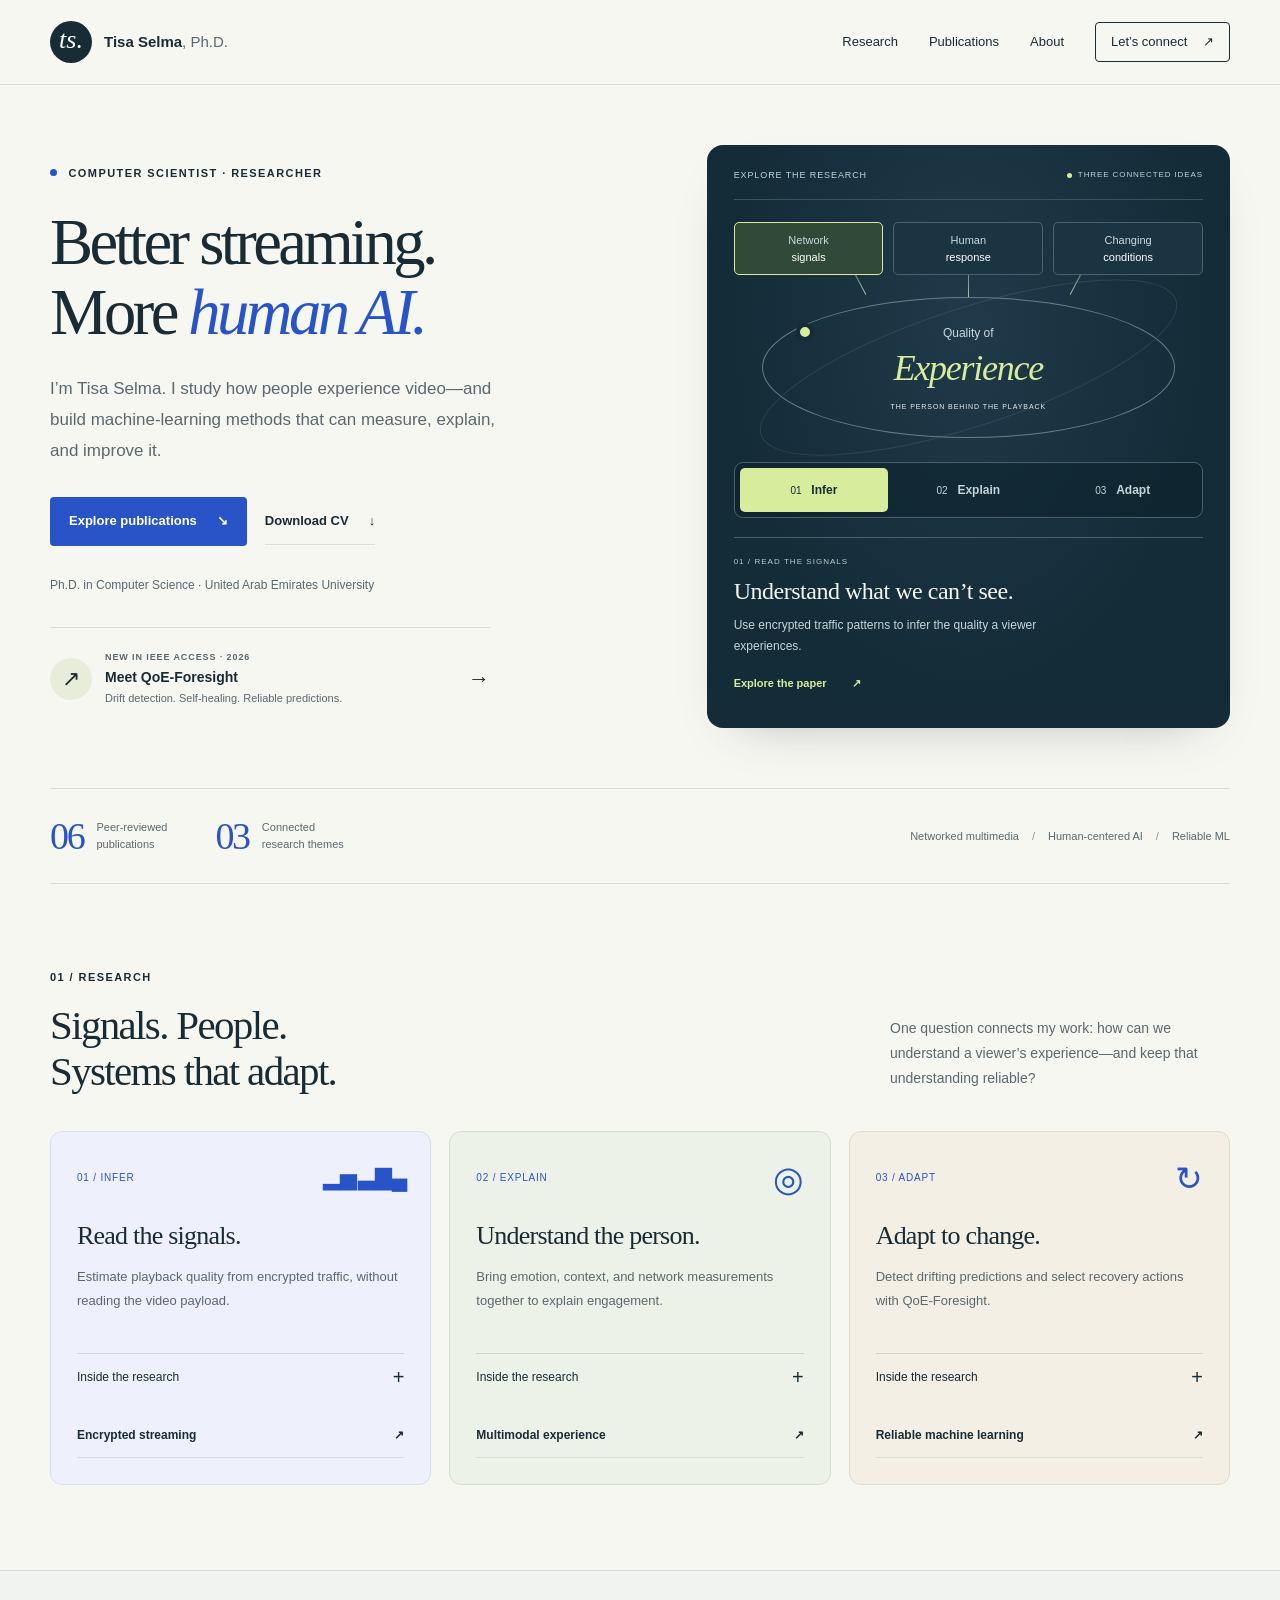
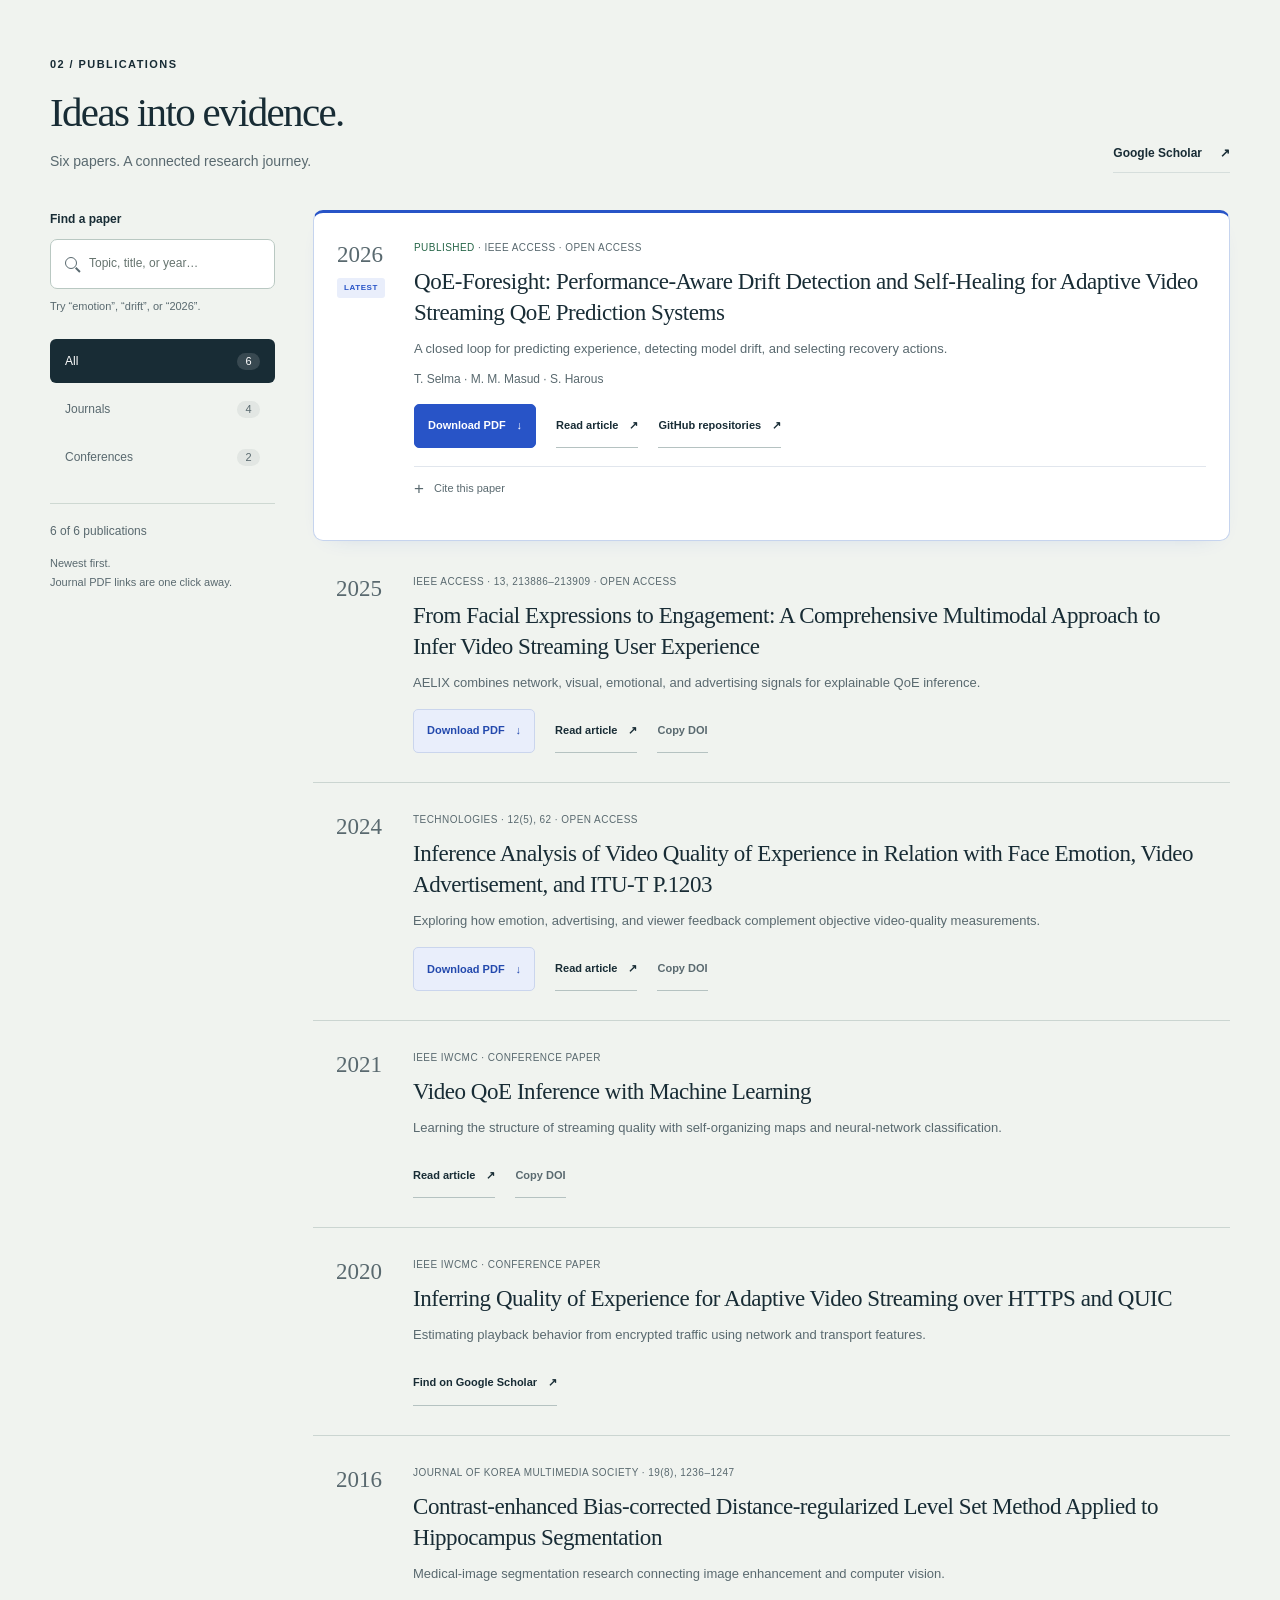
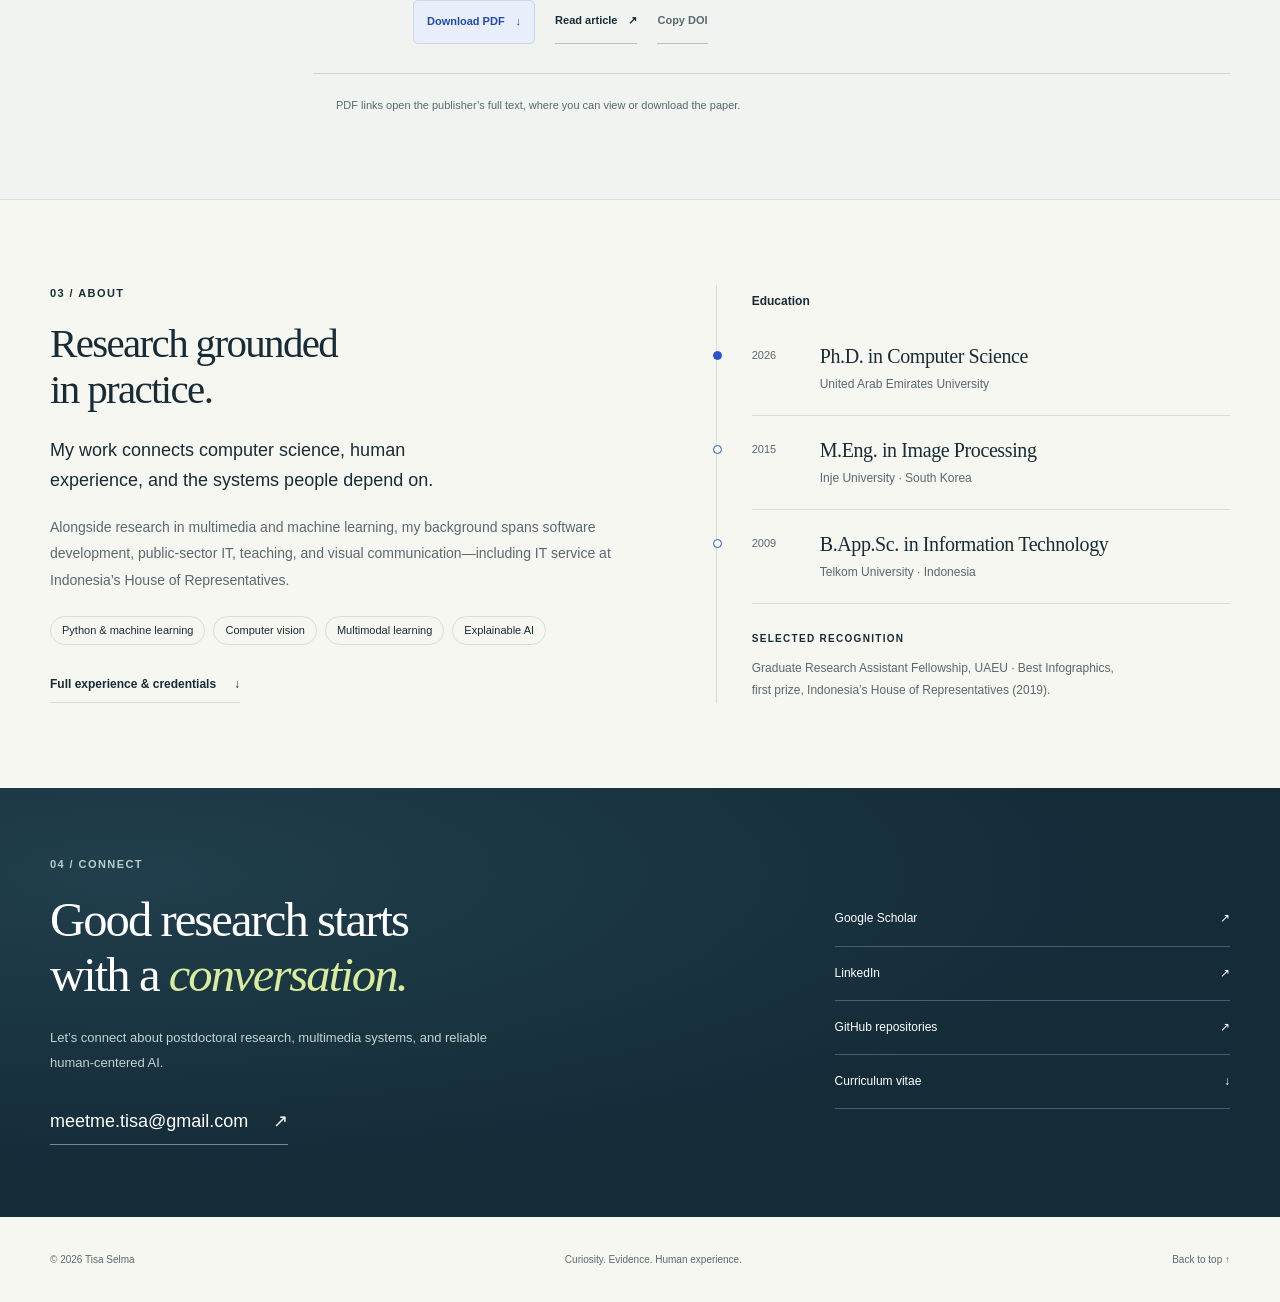
==== commit 9b86716d: "Point GitHub links to meetmetisa-dev repositories" ====
--- a/index.html
+++ b/index.html
@@ -93,7 +93,7 @@
               <h3>QoE-Foresight: Performance-Aware Drift Detection and Self-Healing for Adaptive Video Streaming QoE Prediction Systems</h3>
               <p class="publication-summary">A closed loop for predicting experience, detecting model drift, and selecting recovery actions.</p>
               <p class="publication-authors">T. Selma · M. M. Masud · S. Harous</p>
-              <div class="publication-links"><a class="pdf-link" href="https://ieeexplore.ieee.org/stamp/stamp.jsp?tp=&amp;arnumber=11676017" target="_blank" rel="noopener noreferrer" aria-label="Download QoE-Foresight PDF from IEEE">Download PDF <span aria-hidden="true">↓</span></a><a href="https://ieeexplore.ieee.org/document/11676017/" target="_blank" rel="noopener noreferrer">Read article <span aria-hidden="true">↗</span></a><a href="https://github.com/tselma/QoEforesight" target="_blank" rel="noopener noreferrer">Research code <span aria-hidden="true">↗</span></a></div>
+              <div class="publication-links"><a class="pdf-link" href="https://ieeexplore.ieee.org/stamp/stamp.jsp?tp=&amp;arnumber=11676017" target="_blank" rel="noopener noreferrer" aria-label="Download QoE-Foresight PDF from IEEE">Download PDF <span aria-hidden="true">↓</span></a><a href="https://ieeexplore.ieee.org/document/11676017/" target="_blank" rel="noopener noreferrer">Read article <span aria-hidden="true">↗</span></a><a href="https://github.com/meetmetisa-dev?tab=repositories" target="_blank" rel="noopener noreferrer">GitHub repositories <span aria-hidden="true">↗</span></a></div>
               <details class="citation-details"><summary>Cite this paper <span aria-hidden="true">+</span></summary><div class="citation-body"><p id="citation-text">T. Selma, M. M. Masud and S. Harous, “QoE-Foresight: Performance-Aware Drift Detection and Self-Healing for Adaptive Video Streaming QoE Prediction Systems,” IEEE Access, 2026, doi: 10.1109/ACCESS.2026.3730093.</p><p class="publication-doi">DOI: <a href="https://doi.org/10.1109/ACCESS.2026.3730093">10.1109/ACCESS.2026.3730093</a></p><div class="citation-actions"><button type="button" data-copy-citation hidden>Copy citation</button><button type="button" data-copy-doi="10.1109/ACCESS.2026.3730093" aria-label="Copy QoE-Foresight DOI" hidden>Copy DOI</button></div></div></details>
             </div>
           </article>
@@ -130,7 +130,7 @@
       <div class="about-details"><h3>Education</h3><ol class="education"><li><span>2026</span><div><h4>Ph.D. in Computer Science</h4><p>United Arab Emirates University</p></div></li><li><span>2015</span><div><h4>M.Eng. in Image Processing</h4><p>Inje University · South Korea</p></div></li><li><span>2009</span><div><h4>B.App.Sc. in Information Technology</h4><p>Telkom University · Indonesia</p></div></li></ol><div class="recognition"><p class="eyebrow">Selected recognition</p><p>Graduate Research Assistant Fellowship, UAEU · Best Infographics, first prize, Indonesia’s House of Representatives (2019).</p></div></div>
     </section>
 
-    <section id="contact" class="contact-section" aria-labelledby="contact-title"><div class="wrap contact-inner"><div><p class="eyebrow">04 / Connect</p><h2 id="contact-title">Good research starts<br>with a <em>conversation.</em></h2><p>Let’s connect about postdoctoral research, multimedia systems, and reliable human-centered AI.</p><a class="contact-email" href="mailto:meetme.tisa@gmail.com">meetme.tisa@gmail.com <span aria-hidden="true">↗</span></a></div><div class="contact-links"><a href="https://scholar.google.com/citations?hl=en&amp;user=Me3_i5UAAAAJ" target="_blank" rel="noopener noreferrer">Google Scholar <span aria-hidden="true">↗</span></a><a href="https://www.linkedin.com/in/tisa-selma-phd-58960b211" target="_blank" rel="noopener noreferrer">LinkedIn <span aria-hidden="true">↗</span></a><a href="https://github.com/tselma/QoEforesight" target="_blank" rel="noopener noreferrer">Research code <span aria-hidden="true">↗</span></a><a href="assets/Tisa_Selma_CV.pdf" download>Curriculum vitae <span aria-hidden="true">↓</span></a></div></div></section>
+    <section id="contact" class="contact-section" aria-labelledby="contact-title"><div class="wrap contact-inner"><div><p class="eyebrow">04 / Connect</p><h2 id="contact-title">Good research starts<br>with a <em>conversation.</em></h2><p>Let’s connect about postdoctoral research, multimedia systems, and reliable human-centered AI.</p><a class="contact-email" href="mailto:meetme.tisa@gmail.com">meetme.tisa@gmail.com <span aria-hidden="true">↗</span></a></div><div class="contact-links"><a href="https://scholar.google.com/citations?hl=en&amp;user=Me3_i5UAAAAJ" target="_blank" rel="noopener noreferrer">Google Scholar <span aria-hidden="true">↗</span></a><a href="https://www.linkedin.com/in/tisa-selma-phd-58960b211" target="_blank" rel="noopener noreferrer">LinkedIn <span aria-hidden="true">↗</span></a><a href="https://github.com/meetmetisa-dev?tab=repositories" target="_blank" rel="noopener noreferrer">GitHub repositories <span aria-hidden="true">↗</span></a><a href="assets/Tisa_Selma_CV.pdf" download>Curriculum vitae <span aria-hidden="true">↓</span></a></div></div></section>
   </main>
   <footer class="site-footer wrap"><span>© 2026 Tisa Selma</span><span>Curiosity. Evidence. Human experience.</span><a href="#top">Back to top <span aria-hidden="true">↑</span></a></footer>
   <p id="copy-status" class="copy-status" role="status" aria-live="polite" aria-atomic="true"></p>
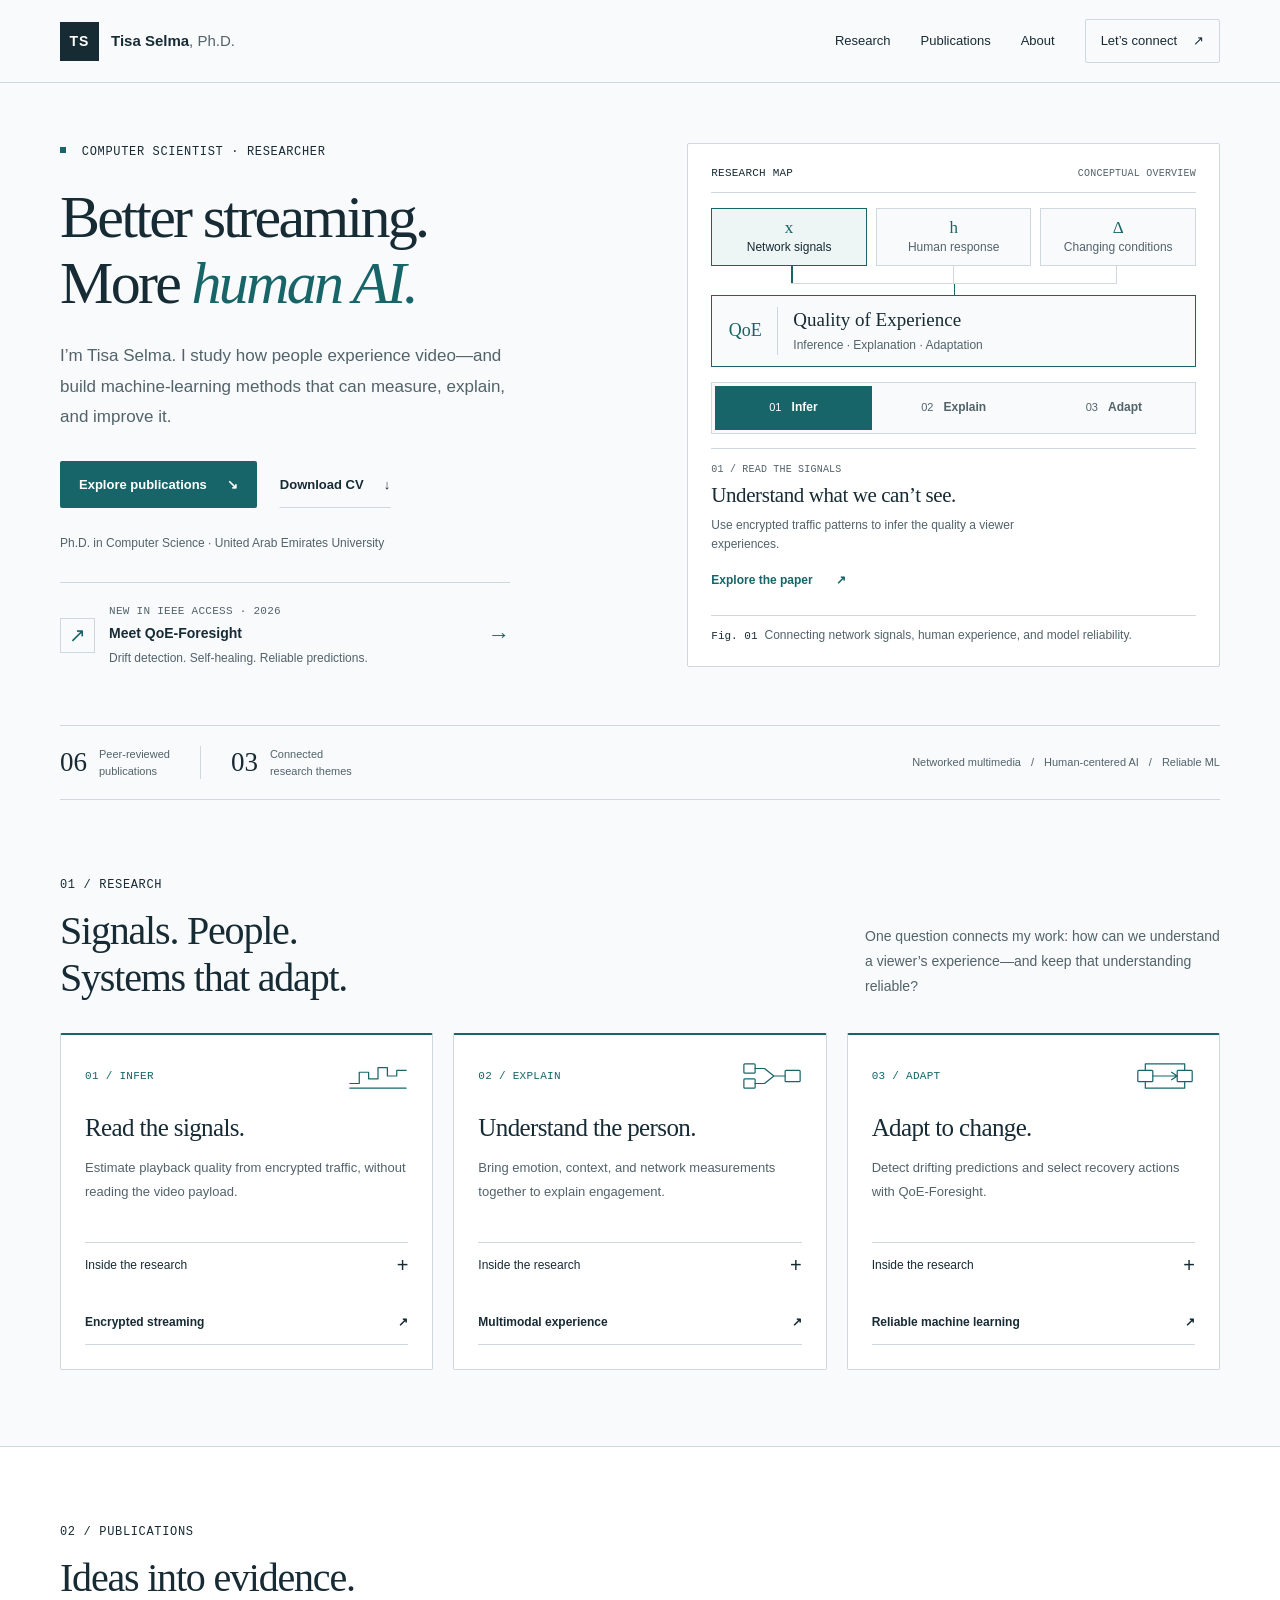
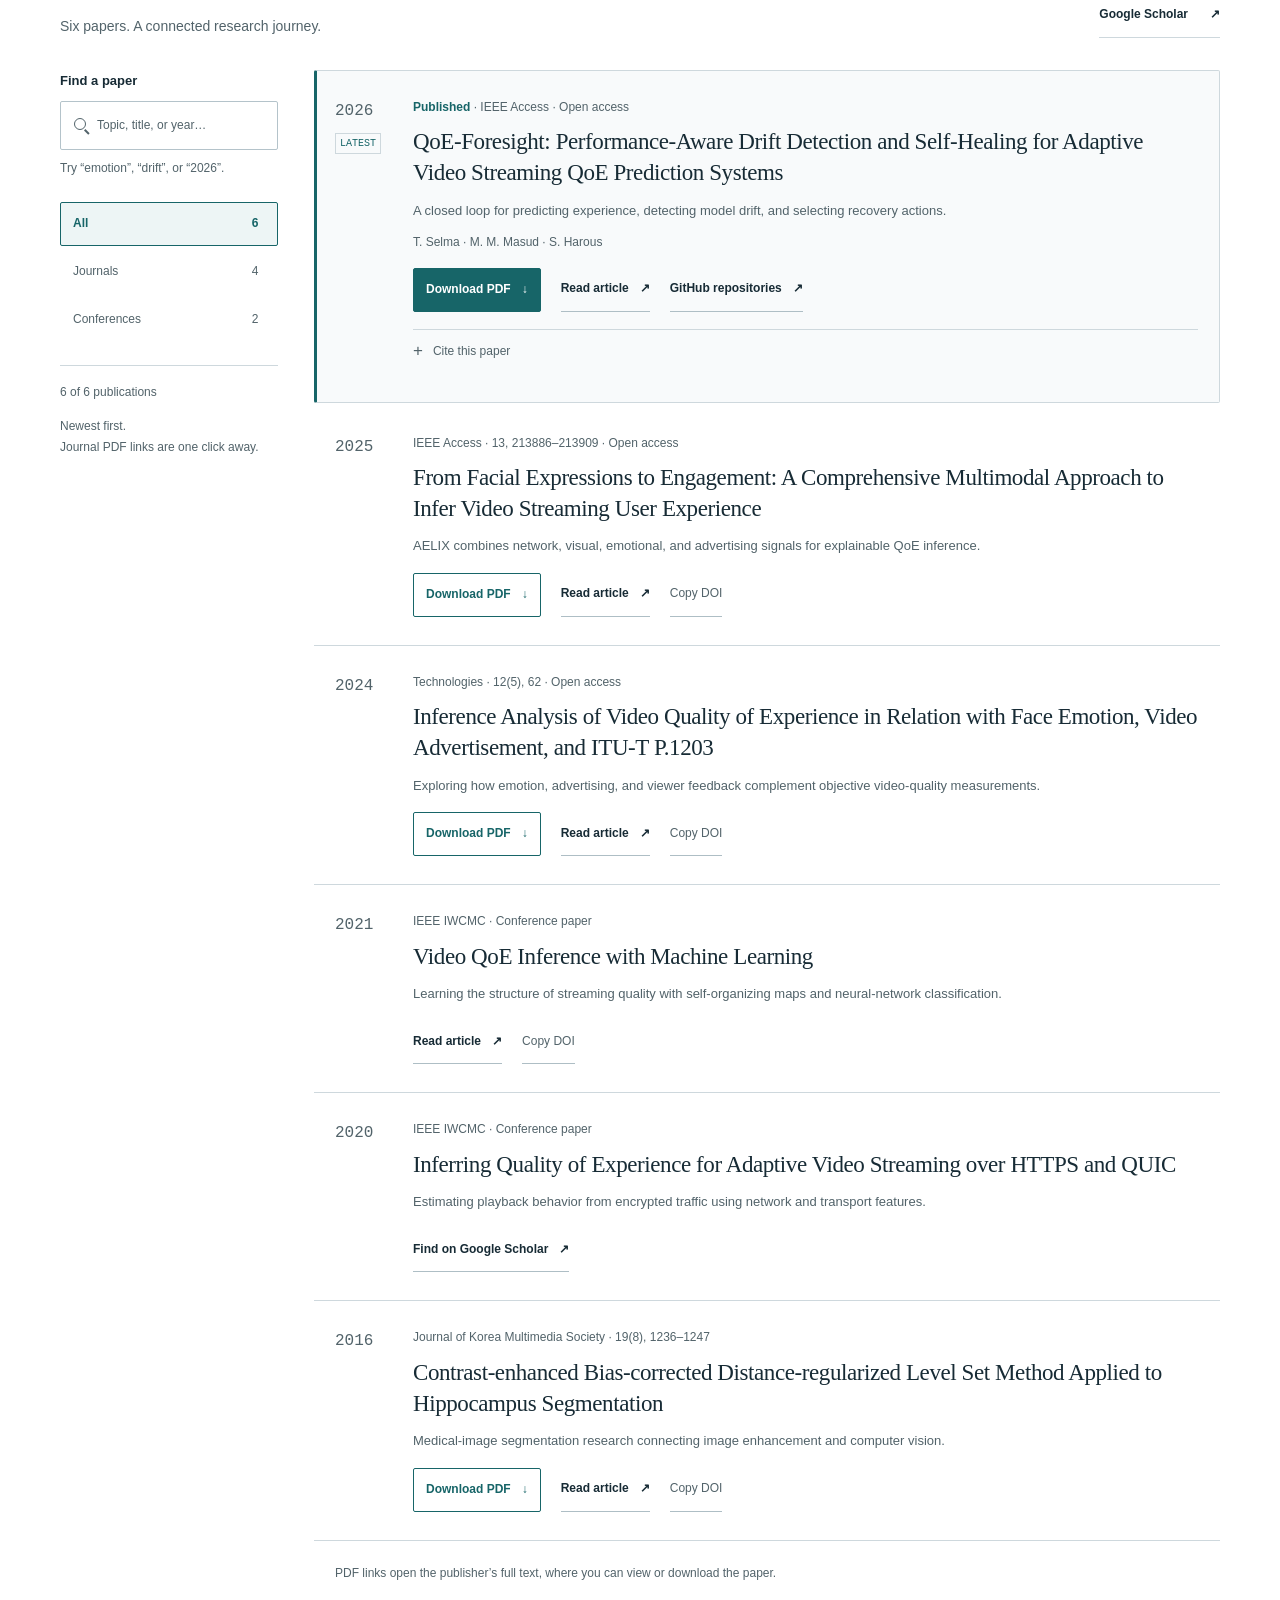
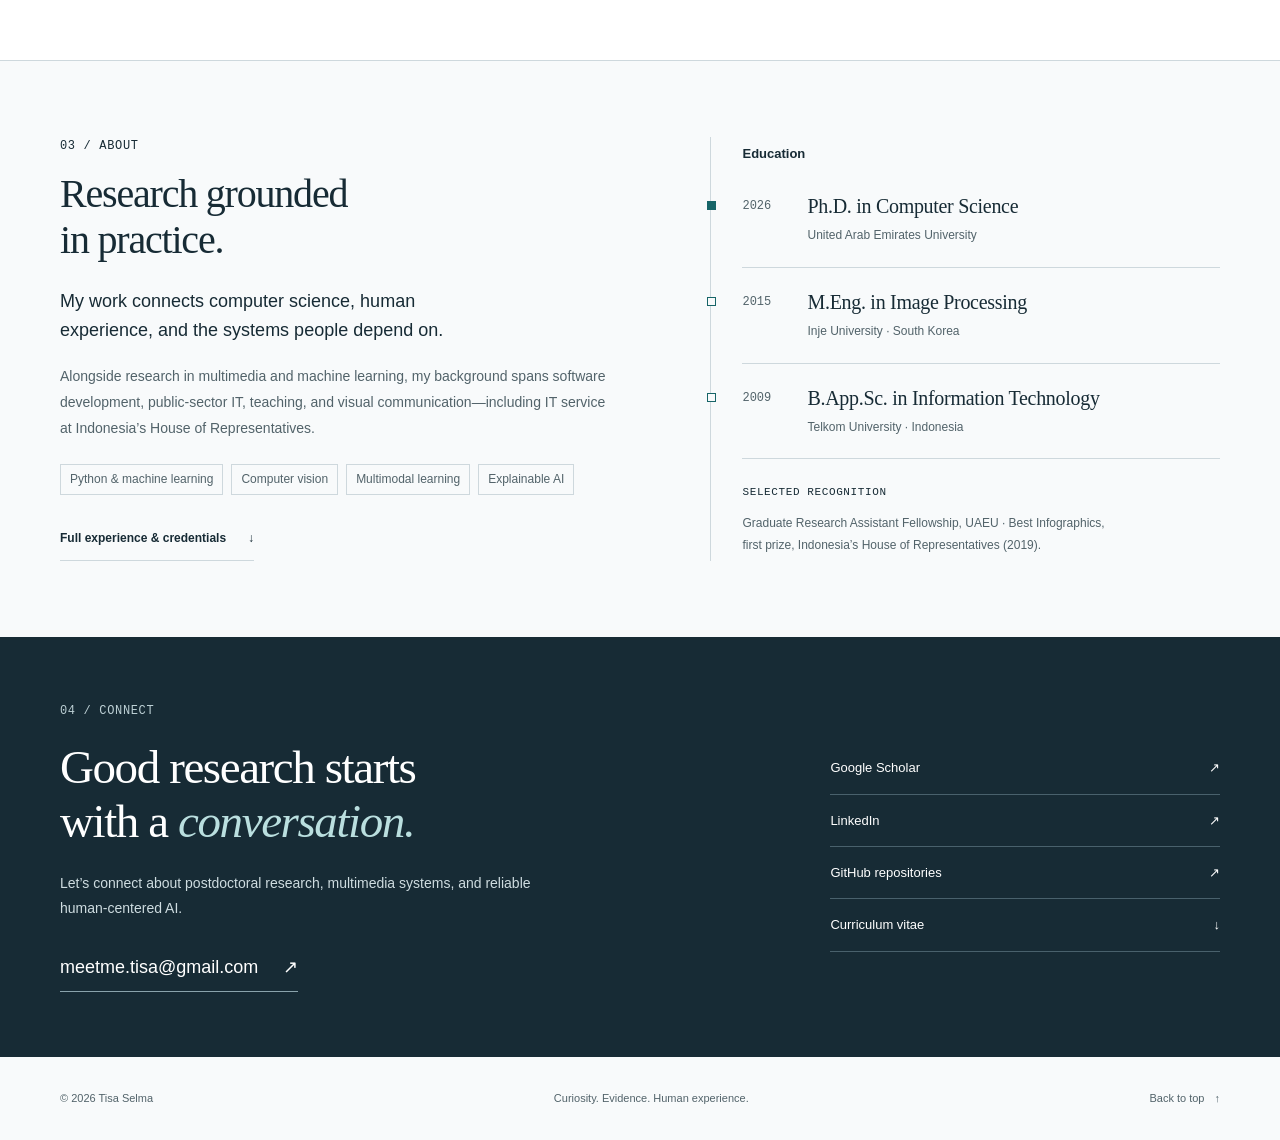
==== commit b32b341e: "Refine portfolio with scientific editorial design and conceptual research map" ====
--- a/index.html
+++ b/index.html
@@ -4,7 +4,7 @@
   <meta charset="utf-8">
   <meta name="viewport" content="width=device-width, initial-scale=1">
   <meta name="description" content="Tisa Selma, Ph.D. — research in video Quality of Experience, human-centered AI, and reliable machine learning. Explore publications and open-access papers.">
-  <meta name="theme-color" content="#f7f7f2">
+  <meta name="theme-color" content="#f8fafb">
   <link rel="canonical" href="https://meetmetisa-dev.github.io/tisa.github.io/">
   <meta property="og:type" content="website">
   <meta property="og:title" content="Tisa Selma, Ph.D. | Human-centered AI & Video QoE">
@@ -12,8 +12,8 @@
   <meta property="og:url" content="https://meetmetisa-dev.github.io/tisa.github.io/">
   <meta name="twitter:card" content="summary">
   <title>Tisa Selma, Ph.D. | Human-centered AI & Video QoE</title>
-  <link rel="icon" href="assets/favicon.svg" type="image/svg+xml">
-  <link rel="stylesheet" href="styles.css">
+  <link rel="icon" href="assets/favicon.svg?v=scientific-20260929" type="image/svg+xml">
+  <link rel="stylesheet" href="styles.css?v=scientific-20260929">
   <script src="app.js" defer></script>
 </head>
 <body id="top">
@@ -21,7 +21,7 @@
   <header class="site-header">
     <div class="reading-progress" aria-hidden="true"></div>
     <div class="header-inner wrap">
-      <a class="brand" href="#top" aria-label="Tisa Selma — home"><span class="brand-mark" aria-hidden="true">ts.</span><span>Tisa Selma<span class="brand-degree">, Ph.D.</span></span></a>
+      <a class="brand" href="#top" aria-label="Tisa Selma — home"><span class="brand-mark" aria-hidden="true">TS</span><span>Tisa Selma<span class="brand-degree">, Ph.D.</span></span></a>
       <button class="menu-toggle" type="button" aria-expanded="false" aria-controls="primary-nav" hidden>Menu <span aria-hidden="true">+</span></button>
       <nav id="primary-nav" aria-label="Primary navigation">
         <a href="#research">Research</a>
@@ -45,18 +45,19 @@
         <p class="hero-footnote">Ph.D. in Computer Science · United Arab Emirates University</p>
         <a class="latest-spotlight" href="#paper-2026"><span class="spotlight-icon" aria-hidden="true">↗</span><span><small>NEW IN IEEE ACCESS · 2026</small><strong>Meet QoE-Foresight</strong><span>Drift detection. Self-healing. Reliable predictions.</span></span><span class="spotlight-arrow" aria-hidden="true">→</span></a>
       </div>
-      <div class="research-visual" data-active="infer" aria-label="Interactive research overview">
-        <div class="visual-label"><span>EXPLORE THE RESEARCH</span><span class="visual-live"><i aria-hidden="true"></i> THREE CONNECTED IDEAS</span></div>
-        <div class="signal-inputs"><span data-signal="infer">Network<br><b>signals</b></span><span data-signal="explain">Human<br><b>response</b></span><span data-signal="adapt">Changing<br><b>conditions</b></span></div>
+      <figure class="research-visual" data-active="infer" aria-labelledby="research-map-title" aria-describedby="research-map-caption">
+        <div class="visual-label"><span id="research-map-title">RESEARCH MAP</span><span class="visual-live">CONCEPTUAL OVERVIEW</span></div>
+        <div class="signal-inputs"><span data-signal="infer"><small class="diagram-symbol" aria-hidden="true">x</small><span class="signal-title">Network signals</span></span><span data-signal="explain"><small class="diagram-symbol" aria-hidden="true">h</small><span class="signal-title">Human response</span></span><span data-signal="adapt"><small class="diagram-symbol" aria-hidden="true">Δ</small><span class="signal-title">Changing conditions</span></span></div>
         <div class="signal-paths" aria-hidden="true"><i></i><i></i><i></i></div>
-        <div class="qoe-orbit"><div class="qoe-core"><span>Quality of</span><strong>Experience</strong><span class="core-small">THE PERSON BEHIND THE PLAYBACK</span></div></div>
+        <div class="qoe-model"><span class="model-index" aria-hidden="true">QoE</span><div class="qoe-core"><span>Quality of Experience</span><strong>Inference · Explanation · Adaptation</strong></div></div>
         <div class="explorer-controls" role="group" aria-label="Choose a research direction" hidden><button type="button" data-explore="infer" aria-pressed="true">01 <span>Infer</span></button><button type="button" data-explore="explain" aria-pressed="false">02 <span>Explain</span></button><button type="button" data-explore="adapt" aria-pressed="false">03 <span>Adapt</span></button></div>
         <div id="explorer-description" aria-live="polite" aria-atomic="true">
           <div class="explorer-panel" data-panel="infer"><p class="explorer-kicker">01 / READ THE SIGNALS</p><h3>Understand what we can’t see.</h3><p>Use encrypted traffic patterns to infer the quality a viewer experiences.</p><a href="#paper-2021">Explore the paper <span aria-hidden="true">↗</span></a></div>
           <div class="explorer-panel" data-panel="explain" hidden><p class="explorer-kicker">02 / UNDERSTAND THE PERSON</p><h3>Put the viewer in the picture.</h3><p>Connect emotion, context, and network signals to explain quality and engagement.</p><a href="#paper-2025">Explore AELIX <span aria-hidden="true">↗</span></a></div>
           <div class="explorer-panel" data-panel="adapt" hidden><p class="explorer-kicker">03 / ADAPT TO CHANGE</p><h3>Keep predictions reliable.</h3><p>Detect model drift and select recovery actions as streaming conditions change.</p><a href="#paper-2026">Explore QoE-Foresight <span aria-hidden="true">↗</span></a></div>
         </div>
-      </div>
+        <figcaption id="research-map-caption" class="figure-caption"><b>Fig. 01</b><span>Connecting network signals, human experience, and model reliability.</span></figcaption>
+      </figure>
     </section>
 
     <div class="profile-strip wrap" aria-label="Research at a glance">
@@ -68,9 +69,9 @@
     <section id="research" class="section wrap" aria-labelledby="research-title">
       <div class="section-heading"><div><p class="eyebrow">01 / Research</p><h2 id="research-title">Signals. People.<br>Systems that adapt.</h2></div><p>One question connects my work: how can we understand a viewer’s experience—and keep that understanding reliable?</p></div>
       <div class="research-grid">
-        <article class="research-card"><div class="card-top"><span>01 / INFER</span><span class="mini-wave" aria-hidden="true">▂ ▅ ▃ ▇ ▄</span></div><h3>Read the signals.</h3><p>Estimate playback quality from encrypted traffic, without reading the video payload.</p><details class="research-details"><summary>Inside the research <span aria-hidden="true">+</span></summary><dl><div><dt>Inputs</dt><dd>Network and transport features from streaming traffic.</dd></div><div><dt>Focus</dt><dd>Startup delay, playback stalls, and selected bitrate.</dd></div></dl></details><a class="text-link" href="#paper-2021">Encrypted streaming <span aria-hidden="true">↗</span></a></article>
-        <article class="research-card"><div class="card-top"><span>02 / EXPLAIN</span><span class="mini-orbits" aria-hidden="true">◎</span></div><h3>Understand the person.</h3><p>Bring emotion, context, and network measurements together to explain engagement.</p><details class="research-details"><summary>Inside the research <span aria-hidden="true">+</span></summary><dl><div><dt>Inputs</dt><dd>Facial emotion, viewer feedback, advertising, and network signals.</dd></div><div><dt>Focus</dt><dd>Multimodal, explainable video-experience inference.</dd></div></dl></details><a class="text-link" href="#paper-2025">Multimodal experience <span aria-hidden="true">↗</span></a></article>
-        <article class="research-card"><div class="card-top"><span>03 / ADAPT</span><span class="mini-loop" aria-hidden="true">↻</span></div><h3>Adapt to change.</h3><p>Detect drifting predictions and select recovery actions with QoE-Foresight.</p><details class="research-details"><summary>Inside the research <span aria-hidden="true">+</span></summary><dl><div><dt>Method</dt><dd>Performance-aware drift detection and a self-healing controller.</dd></div><div><dt>Focus</dt><dd>Reliable, explainable predictions under changing conditions.</dd></div></dl></details><a class="text-link" href="#paper-2026">Reliable machine learning <span aria-hidden="true">↗</span></a></article>
+        <article class="research-card"><div class="card-top"><span>01 / INFER</span><span class="method-glyph glyph-infer" aria-hidden="true"><svg viewBox="0 0 64 32" focusable="false"><path d="M2 24H12V12H22V19H32V7H42V16H52V10H62"/><path d="M2 29H62"/></svg></span></div><h3>Read the signals.</h3><p>Estimate playback quality from encrypted traffic, without reading the video payload.</p><details class="research-details"><summary>Inside the research <span aria-hidden="true">+</span></summary><dl><div><dt>Inputs</dt><dd>Network and transport features from streaming traffic.</dd></div><div><dt>Focus</dt><dd>Startup delay, playback stalls, and selected bitrate.</dd></div></dl></details><a class="text-link" href="#paper-2021">Encrypted streaming <span aria-hidden="true">↗</span></a></article>
+        <article class="research-card"><div class="card-top"><span>02 / EXPLAIN</span><span class="method-glyph glyph-explain" aria-hidden="true"><svg viewBox="0 0 64 32" focusable="false"><rect x="2" y="3" width="12" height="10" rx="1"/><rect x="2" y="19" width="12" height="10" rx="1"/><path d="M14 8H24L34 16M14 24H24L34 16M34 16H46"/><rect x="46" y="10" width="16" height="12" rx="1"/></svg></span></div><h3>Understand the person.</h3><p>Bring emotion, context, and network measurements together to explain engagement.</p><details class="research-details"><summary>Inside the research <span aria-hidden="true">+</span></summary><dl><div><dt>Inputs</dt><dd>Facial emotion, viewer feedback, advertising, and network signals.</dd></div><div><dt>Focus</dt><dd>Multimodal, explainable video-experience inference.</dd></div></dl></details><a class="text-link" href="#paper-2025">Multimodal experience <span aria-hidden="true">↗</span></a></article>
+        <article class="research-card"><div class="card-top"><span>03 / ADAPT</span><span class="method-glyph glyph-adapt" aria-hidden="true"><svg viewBox="0 0 64 32" focusable="false"><rect x="3" y="10" width="16" height="12" rx="1"/><rect x="45" y="10" width="16" height="12" rx="1"/><path d="M19 16H45M39 12L45 16L39 20M53 10V3H11V10M11 22V29H53V22"/></svg></span></div><h3>Adapt to change.</h3><p>Detect drifting predictions and select recovery actions with QoE-Foresight.</p><details class="research-details"><summary>Inside the research <span aria-hidden="true">+</span></summary><dl><div><dt>Method</dt><dd>Performance-aware drift detection and a self-healing controller.</dd></div><div><dt>Focus</dt><dd>Reliable, explainable predictions under changing conditions.</dd></div></dl></details><a class="text-link" href="#paper-2026">Reliable machine learning <span aria-hidden="true">↗</span></a></article>
       </div>
     </section>
 
--- a/styles.css
+++ b/styles.css
@@ -1,84 +1,566 @@
 @charset "UTF-8";
-:root{--paper:#f7f7f2;--white:#fff;--ink:#182c35;--muted:#59696f;--line:#d6dedc;--blue:#2854c7;--blue-light:#e9eefb;--navy:#142c38;--lime:#d7ed9d;--serif:Georgia,'Times New Roman',serif;--sans:Arial,Helvetica,sans-serif;--radius:8px}
-*{box-sizing:border-box}html{scroll-behavior:smooth;scroll-padding-top:105px}body{margin:0;background:var(--paper);color:var(--ink);font-family:var(--sans);font-size:16px;line-height:1.6;-webkit-font-smoothing:antialiased}a{color:inherit;text-decoration:none}button{font:inherit}button,a{-webkit-tap-highlight-color:transparent}button{cursor:pointer}button:focus-visible,a:focus-visible{outline:3px solid var(--blue);outline-offset:5px}::selection{background:var(--lime);color:var(--navy)}[hidden]{display:none!important}.wrap{width:min(1180px,calc(100% - 96px));margin-inline:auto}.skip-link{position:fixed;left:16px;top:12px;padding:12px 18px;z-index:100;background:var(--ink);color:white;transform:translateY(-160%)}.skip-link:focus{transform:translateY(0)}#main-content:focus{outline:none}.site-header{position:sticky;top:0;z-index:50;background:rgba(247,247,242,.97);border-bottom:1px solid var(--line)}.header-inner{min-height:84px;display:flex;align-items:center;justify-content:space-between;gap:30px}.brand{display:flex;align-items:center;gap:12px;font-size:15px;font-weight:700;white-space:nowrap}.brand-mark{display:grid;place-items:center;width:42px;height:42px;background:var(--ink);color:white;border-radius:50%;font:italic 26px var(--serif);padding-bottom:4px}.brand-degree{font-weight:400;color:var(--muted)}nav{display:flex;align-items:center;gap:31px;font-size:13px}nav a{padding-block:10px;position:relative}nav a:hover,nav a[aria-current="location"]{color:var(--blue)}nav a[aria-current="location"]::after{content:'';position:absolute;bottom:3px;left:0;right:0;height:2px;background:currentColor}.nav-contact{border:1px solid var(--ink);border-radius:4px;padding:9px 15px}nav a.nav-contact[aria-current]::after{display:none}.nav-contact span{margin-left:12px}.menu-toggle{border:1px solid var(--line);border-radius:4px;background:transparent;padding:8px 12px;min-height:44px;color:var(--ink)}.menu-toggle span{margin-left:15px}.hero{display:grid;grid-template-columns:1.2fr 1fr;align-items:center;gap:65px;padding-top:76px;padding-bottom:65px}.eyebrow{font-size:11px;letter-spacing:.13em;line-height:1.6;text-transform:uppercase;font-weight:700;margin:0 0 24px}.signal-dot{display:inline-block;width:7px;height:7px;background:var(--blue);border-radius:50%;margin-right:7px;margin-bottom:1px}.hero h1{font:400 clamp(44px,4.7vw,67px)/1.09 var(--serif);letter-spacing:-.055em;margin:0 0 27px}.hero h1 em{font-weight:400;color:var(--blue)}.hero-intro{font-size:17px;line-height:1.8;max-width:485px;color:var(--muted);margin:0}.hero-actions{display:flex;align-items:center;gap:18px;flex-wrap:wrap;margin-top:31px}.button{display:inline-flex;align-items:center;justify-content:space-between;gap:20px;min-height:49px;padding:12px 19px;font-size:13px;font-weight:700;border-radius:4px;transition:background .2s,transform .2s}.button-primary{background:var(--blue);color:white}.button-primary:hover{background:#183d9d;transform:translateY(-2px)}.button-text{padding-inline:0;border-radius:0;border-bottom:1px solid var(--line);min-height:43px}.button-text:hover{color:var(--blue)}.hero-footnote{font-size:11px;margin:29px 0 0;color:var(--muted);line-height:1.7}.research-visual{min-height:455px;background:var(--navy);color:#e8efef;padding:25px 30px 20px;border-radius:var(--radius);position:relative;overflow:hidden;background-image:radial-gradient(circle at 50% 45%,rgba(134,173,192,.13),transparent 56%)}.visual-label{display:flex;align-items:center;justify-content:space-between;font-size:9px;letter-spacing:.15em;color:#c2d1d7;border-bottom:1px solid #3d525c;padding-bottom:17px}.visual-label>span:last-child{font-size:19px;line-height:1}.signal-inputs{display:flex;gap:10px;justify-content:space-between;text-align:center;font-size:11px;line-height:1.5;margin:25px 0 0}.signal-inputs>span{flex:1;padding:9px 5px;border:1px solid #4b626b;border-radius:5px;color:#c8d8df;background:#1b3441}.signal-inputs b{font-weight:400;color:#fff}.signal-paths{height:28px;display:flex;justify-content:space-around;margin:0 14%}.signal-paths i{width:1px;height:100%;background:#6f8b97}.signal-paths i:first-child{transform:rotate(-28deg);transform-origin:top}.signal-paths i:last-child{transform:rotate(28deg);transform-origin:top}.qoe-orbit{border:1px solid #557079;border-radius:50%;height:176px;width:94%;display:grid;place-items:center;margin:0 auto;position:relative}.qoe-orbit::before{content:'';position:absolute;width:10px;height:10px;background:var(--lime);border:4px solid var(--navy);box-sizing:content-box;border-radius:50%;left:5%;top:22%}.qoe-core{text-align:center;display:flex;flex-direction:column;gap:4px}.qoe-core>span:first-child{font-size:12px;color:#c8d8df}.qoe-core strong{font:italic 36px var(--serif);color:var(--lime);letter-spacing:-.035em}.qoe-core .core-small{font-size:7px;letter-spacing:.14em;margin-top:8px}.visual-outcomes{display:flex;justify-content:center;gap:8px;margin-top:19px}.visual-outcomes span{border:1px solid #586e76;border-radius:30px;padding:4px 17px;font-size:11px}.visual-outcomes span:last-child{background:var(--lime);border-color:var(--lime);color:var(--navy)}.visual-caption{display:flex;justify-content:space-between;border-top:1px solid #3d525c;margin-top:25px;padding-top:16px;font-size:10px;color:#c2d1d7}.profile-strip{display:flex;align-items:center;gap:48px;padding:27px 0;border-top:1px solid var(--line);border-bottom:1px solid var(--line)}.profile-strip p{margin:0;display:flex;align-items:center;gap:13px}.profile-strip strong{font:38px var(--serif);letter-spacing:-.06em}.profile-strip p>span{font-size:11px;color:var(--muted);line-height:1.5}.profile-strip .strip-note{margin-left:auto;max-width:405px;font-size:11px;gap:13px;line-height:1.7;color:var(--muted)}.strip-note>span{color:#879996!important}.section{padding-block:85px}.section-heading{display:flex;justify-content:space-between;align-items:flex-end;gap:55px;margin-bottom:37px}.section-heading .eyebrow{margin-bottom:15px}h2{font:400 clamp(33px,3.2vw,46px)/1.13 var(--serif);letter-spacing:-.04em;margin:0}.section-heading>p{max-width:340px;font-size:14px;color:var(--muted);line-height:1.8;margin:0 0 3px}.research-grid{display:grid;grid-template-columns:repeat(3,1fr);gap:22px}.research-card{border:1px solid var(--line);border-radius:var(--radius);padding:24px;display:flex;flex-direction:column;background:rgba(255,255,255,.44)}.card-top{display:flex;justify-content:space-between;align-items:center;min-height:40px;color:var(--blue);margin-bottom:20px}.card-top>span:first-child{font-size:11px}.mini-wave{font-size:22px;letter-spacing:-3px;line-height:1}.mini-orbits{font-size:35px;line-height:1}.mini-loop{font-size:33px;line-height:1}.research-card h3{font:25px/1.2 var(--serif);letter-spacing:-.03em;margin:0 0 14px}.research-card p{font-size:13px;color:var(--muted);line-height:1.8;margin:0 0 26px}.text-link{display:inline-flex;justify-content:space-between;align-items:center;gap:18px;font-size:12px;font-weight:700;padding-block:8px;border-bottom:1px solid var(--line)}.text-link:hover{color:var(--blue);border-color:var(--blue)}.research-card .text-link{margin-top:auto}.publications-section{background:#edf1ef;border-block:1px solid var(--line)}.publication-toolbar{display:flex;align-items:center;justify-content:space-between;gap:20px;margin-bottom:26px}.filters{display:flex;gap:6px;flex-wrap:wrap}.filters button{border:1px solid transparent;background:transparent;color:var(--muted);padding:10px 15px;border-radius:4px;font-size:12px;min-height:44px}.filters button[aria-pressed="true"]{background:var(--ink);color:white}.filters button:hover{border-color:var(--ink)}.filters button span{margin-left:7px;opacity:.75;font-size:10px}#publication-count{font-size:11px;color:var(--muted);margin:0}.publication{display:grid;grid-template-columns:80px 1fr;gap:24px;padding:27px 25px 29px;border-bottom:1px solid #cbd5d1;scroll-margin-top:110px}.publication-featured{background:var(--white);border:1px solid #c9d2e6;border-left:3px solid var(--blue);border-radius:6px;margin-bottom:7px;padding-left:23px}.publication-year{padding-top:3px;display:flex;align-items:flex-start;flex-direction:column;gap:12px}.publication-year time{font:23px var(--serif);color:var(--muted)}.latest-label{font-size:8px;font-weight:700;letter-spacing:.07em;color:var(--blue);border:1px solid #c9d5ef;padding:3px 6px;border-radius:3px}.publication-meta{font-size:10px;letter-spacing:.07em;text-transform:uppercase;color:var(--muted);margin:0 0 9px}.published-label{color:#256547}.publication h3{font:400 clamp(19px,1.9vw,24px)/1.35 var(--serif);letter-spacing:-.02em;margin:0 0 10px;max-width:910px}.publication-summary{font-size:13px;line-height:1.7;margin:0;color:var(--muted)}.publication-authors{font-size:11px;line-height:1.6;margin:8px 0 0;color:var(--muted)}.publication-links{display:flex;align-items:center;flex-wrap:wrap;gap:20px;margin-top:16px}.publication-links a{font-size:11px;font-weight:700;display:inline-flex;align-items:center;gap:11px;min-height:34px;border-bottom:1px solid #b5c2c1}.publication-links a:hover{color:var(--blue);border-color:var(--blue)}.publication-links .pdf-link{background:var(--blue-light);color:#2349ad;border:1px solid #cad5ed;border-radius:4px;padding:5px 12px}.publication-links .pdf-link:hover{background:#dce5fa}.oa-badge{font-weight:400;color:#366653;font-size:10px}.publication-note{font-size:11px;color:var(--muted);margin:23px 0 0}.about-section{display:grid;grid-template-columns:1.1fr 1fr;gap:100px}.about-copy .eyebrow{margin-bottom:17px}.about-copy h2{margin-bottom:24px}.about-copy>p:not(.eyebrow){font-size:14px;line-height:1.9;color:var(--muted)}.about-copy>p.about-lead{font-size:18px;line-height:1.65;color:var(--ink);max-width:410px}.methods{display:flex;gap:8px;flex-wrap:wrap;margin:22px 0}.methods span{font-size:10px;border:1px solid var(--line);border-radius:30px;padding:5px 11px}.about-details>h3{font-size:12px;font-weight:700;margin:7px 0 10px}.education{list-style:none;margin:0;padding:0}.education li{display:grid;grid-template-columns:50px 1fr;gap:18px;border-bottom:1px solid var(--line);padding:21px 0}.education li>span{font-size:11px;color:var(--muted);padding-top:4px}.education h4{font:20px/1.35 var(--serif);letter-spacing:-.02em;margin:0 0 5px}.education p{font-size:11px;color:var(--muted);margin:0}.recognition{padding-top:27px}.recognition .eyebrow{font-size:10px;margin-bottom:10px}.recognition>p:last-child{font-size:12px;line-height:1.85;color:var(--muted);margin:0}.contact-section{padding:68px 0 72px;background:var(--navy);color:white}.contact-inner{display:grid;grid-template-columns:1.6fr 1fr;gap:100px;align-items:center}.contact-section .eyebrow{color:#b9cccf;margin-bottom:19px}.contact-section h2{font-size:clamp(36px,3.8vw,51px)}.contact-section h2 em{color:var(--lime);font-weight:400}.contact-section p:not(.eyebrow){font-size:13px;max-width:480px;color:#c3d2d5;line-height:1.9;margin-top:23px}.contact-email{display:inline-flex;gap:25px;align-items:center;border-bottom:1px solid #718c96;padding-block:8px;font-size:18px;margin-top:11px}.contact-email:hover{color:var(--lime)}.contact-links{display:flex;flex-direction:column;padding-left:20px}.contact-links a{display:flex;justify-content:space-between;padding:17px 0;border-bottom:1px solid #45606c;font-size:12px}.contact-links a:hover{color:var(--lime)}.contact-section a:focus-visible{outline-color:var(--lime)}.site-footer{display:flex;align-items:center;justify-content:space-between;gap:20px;min-height:85px;font-size:10px;color:var(--muted)}.site-footer a{padding-block:12px}.site-footer a:hover{color:var(--blue)}
-.publication-doi{font-size:11px;color:var(--muted);margin:6px 0 0;overflow-wrap:anywhere}.publication-doi a:hover{text-decoration:underline;color:var(--blue)}
-/* Interactive research map and progressive publication library. */
-input,summary{font:inherit}input:focus-visible,summary:focus-visible{outline:3px solid var(--blue);outline-offset:4px}
-.reading-progress{position:absolute;left:0;bottom:-1px;width:100%;height:2px;background:var(--blue);transform:scaleX(0);transform-origin:left;pointer-events:none}
-.hero{padding-top:60px;padding-bottom:60px;gap:60px;grid-template-columns:1.14fr 1fr}
-.hero h1{font-size:clamp(46px,5.05vw,69px)}
-.hero-intro{max-width:470px}
-.hero-footnote{font-size:12px}
-.latest-spotlight{display:flex;align-items:center;gap:13px;border-top:1px solid var(--line);margin-top:31px;padding-top:22px;max-width:440px}
-.spotlight-icon{display:grid;place-items:center;width:42px;height:42px;flex-shrink:0;border-radius:50%;background:#e8edda;color:var(--ink);font-size:22px;transition:transform .2s}
-.latest-spotlight>span:nth-child(2){display:flex;flex-direction:column;gap:2px}
-.latest-spotlight small{font-size:9px;font-weight:700;letter-spacing:.1em;color:var(--muted)}
-.latest-spotlight strong{font-size:14px;font-weight:600}.latest-spotlight>span:nth-child(2)>span{font-size:11px;color:var(--muted)}
-.spotlight-arrow{margin-left:auto;font-size:22px}.latest-spotlight:hover strong{color:var(--blue)}.latest-spotlight:hover .spotlight-icon{transform:rotate(8deg);background:var(--lime)}
-.research-visual{padding:23px 27px 24px;min-height:0;border-radius:16px;box-shadow:0 20px 50px -32px #172c3560;background-image:radial-gradient(ellipse at 50% 30%,#38556c55,transparent 65%)}
-.visual-label{font-size:9px;letter-spacing:.1em;gap:10px}.visual-label>span:last-child{font-size:8px;line-height:1.5}.visual-live{display:flex;gap:6px;align-items:center}.visual-live i{display:block;width:5px;height:5px;background:var(--lime);border-radius:50%}
-.signal-inputs{margin-top:22px}.signal-inputs>span{transition:border-color .25s,background .25s;color:#cbdadd}
-.research-visual[data-active="infer"] [data-signal="infer"],.research-visual[data-active="explain"] [data-signal="explain"],.research-visual[data-active="adapt"] [data-signal="adapt"]{background:#304938;border-color:var(--lime)}
-.signal-paths{height:22px}.signal-paths i{background:linear-gradient(#6f8b97,#acc895)}
-.qoe-orbit{height:141px;width:88%;border-color:#638087}.qoe-orbit::after{content:'';position:absolute;inset:10px -13px;border:1px solid #66838b44;border-radius:50%;transform:rotate(-18deg);pointer-events:none}
-.qoe-orbit::before{transition:left .45s,top .45s;z-index:1;left:8%;top:18%}
-.research-visual[data-active="explain"] .qoe-orbit::before{left:48%;top:-6%}.research-visual[data-active="adapt"] .qoe-orbit::before{left:86%;top:19%}
-.qoe-core strong{font-size:36px}.qoe-core .core-small{font-size:7px;letter-spacing:.13em}
-.explorer-controls{display:grid;grid-template-columns:repeat(3,1fr);gap:6px;margin-top:24px;padding:5px;background:#0a202a80;border:1px solid #49616a;border-radius:9px}
-.explorer-controls button{min-height:44px;border:0;border-radius:5px;background:transparent;color:#c5d4d9;font-size:10px;transition:background .2s,color .2s}
-.explorer-controls button span{font-size:12px;font-weight:700;margin-left:7px}.explorer-controls button:hover{background:#304c58;color:white}.explorer-controls button[aria-pressed="true"]{background:var(--lime);color:var(--navy)}
-.research-visual :is(button,a):focus-visible{outline-color:var(--lime);outline-offset:3px}
-#explorer-description{border-top:1px solid #49616a;margin-top:19px;padding-top:18px}
-.explorer-panel{min-height:145px;animation:panel-in .25s ease-out}
-.explorer-panel .explorer-kicker{font-size:8px;letter-spacing:.13em;color:#bbcdcf;margin:0 0 8px}
-.explorer-panel h3{font:24px/1.2 var(--serif);letter-spacing:-.02em;margin:0 0 9px;color:#f4f6ed}
-.explorer-panel>p:not(.explorer-kicker){font-size:12px;color:#c6d5d9;line-height:1.75;margin:0;max-width:340px}
-.explorer-panel a{font-size:11px;font-weight:700;display:inline-flex;gap:25px;align-items:center;min-height:40px;color:var(--lime);margin-top:7px}.explorer-panel a:hover{text-decoration:underline;text-underline-offset:5px}
-@keyframes panel-in{from{opacity:.4;transform:translateY(4px)}to{opacity:1;transform:translateY(0)}}
-.profile-strip{padding-block:25px}.profile-strip strong{color:var(--blue)}
-.research-grid{gap:18px;align-items:start}.research-card{padding:26px;border-radius:12px;background:#eef1fb;border-color:#d5ddee;transition:transform .2s,box-shadow .2s}
-.research-card:nth-child(2){background:#edf2e8;border-color:#d2ddcb}.research-card:nth-child(3){background:#f3efe5;border-color:#dfd9cb}
-.research-card:hover{transform:translateY(-3px);box-shadow:0 12px 28px -20px #142c383f}.card-top{margin-bottom:22px}.card-top>span:first-child{font-size:10px;letter-spacing:.08em}.research-card h3{font-size:26px}
-.research-card>p{margin-bottom:18px;min-height:70px}.research-card .text-link{width:100%;margin-top:14px;min-height:44px}
-.research-details{border-top:1px solid #172c3524}.research-details summary,.citation-details summary{list-style:none;display:flex;align-items:center;justify-content:space-between;gap:14px;font-size:12px;min-height:46px;cursor:pointer;color:var(--ink)}
-summary::-webkit-details-marker{display:none}.research-details summary>span,.citation-details summary>span{font-size:20px;font-weight:400;transition:transform .2s}.research-details[open] summary>span,.citation-details[open] summary>span{transform:rotate(45deg)}
-.research-details dl{margin:0 0 10px}.research-details dl>div+div{margin-top:11px}.research-details dt{font-size:9px;font-weight:700;letter-spacing:.1em;text-transform:uppercase;color:var(--ink)}.research-details dd{font-size:12px;color:var(--muted);line-height:1.8;margin:3px 0 0}
-.section-subtitle{font-size:14px;color:var(--muted);margin:15px 0 0}
-.publications-section{background:#f0f3ef}
-body.js-ready .library-layout{display:grid;grid-template-columns:225px minmax(0,1fr);align-items:start;gap:38px}
-.publication-toolbar{position:sticky;top:112px;display:flex;flex-direction:column;align-items:stretch;gap:24px;margin:0}
-.search-field label{font-size:12px;font-weight:700;display:block;margin-bottom:10px}
-.search-input-wrap{position:relative;display:flex;align-items:center;background:white;border:1px solid #b9c8c2;border-radius:7px;min-width:0}
-.search-input-wrap:focus-within{border-color:var(--blue)}
-.search-icon{position:absolute;left:14px;top:17px;width:12px;height:12px;border:1.5px solid var(--muted);border-radius:50%;pointer-events:none}.search-icon::after{content:'';position:absolute;right:-5px;bottom:-3px;background:var(--muted);width:6px;height:1.5px;transform:rotate(45deg)}
-#publication-search{font-size:12px;color:var(--ink);width:100%;min-width:0;min-height:48px;border:0;background:transparent;padding:11px 39px 11px 38px;border-radius:7px}
-#publication-search::-webkit-search-cancel-button{display:none}#publication-search::placeholder{color:#66746f;opacity:1}
-#clear-search{position:absolute;right:0;top:2px;width:37px;min-height:44px;border:0;background:transparent;color:var(--muted);font-size:21px;border-radius:6px}
-#search-hint{font-size:11px;color:var(--muted);margin:9px 0 0}
-.filters{display:flex;flex-direction:column;gap:4px}.filters button{display:flex;align-items:center;justify-content:space-between;min-height:44px;text-align:left;font-size:12px;padding:10px 14px;border-radius:6px}.filters button span{font-size:11px;border-radius:20px;min-width:23px;text-align:center;background:#172c3510;opacity:1}.filters button[aria-pressed="true"] span{background:#ffffff24}
-#publication-count{font-size:12px;padding-top:18px;border-top:1px solid #ced8d2}.library-help{font-size:11px;color:var(--muted);line-height:1.8;margin:-12px 0 0}
-.publication-results{min-width:0}.publication{grid-template-columns:56px minmax(0,1fr);gap:21px;padding:28px 23px 29px;transition:background .2s}.publication:not(.publication-featured):hover{background:#ffffff70}.publication h3{font-size:23px;line-height:1.35;max-width:none}.publication-meta{font-size:10px;letter-spacing:.045em;line-height:1.8}.publication-year time{font-size:23px}.publication-year{gap:10px}
-.publication-featured{border-radius:10px;border:1px solid #c6d4ee;border-top:3px solid var(--blue);box-shadow:0 8px 24px -19px #2854c755;padding-top:26px;padding-left:23px;margin-bottom:4px}
-.latest-label{font-size:8px;background:var(--blue-light);border:0;padding:4px 7px}
-.publication-summary{font-size:13px}.publication-authors{font-size:12px;margin-top:10px}
-.publication-links{gap:7px 20px;margin-top:15px}.publication-links a,.publication-links button{min-height:44px;font-size:11px}
-.publication-links button{display:inline-flex;align-items:center;padding:0;border:0;border-bottom:1px solid #b5c2c1;background:transparent;color:var(--muted);font-weight:600}.publication-links button:hover{color:var(--blue);border-color:var(--blue)}
-.publication-links .pdf-link{padding:8px 13px;border-radius:5px}.publication-featured .pdf-link{background:var(--blue);border-color:var(--blue);color:white}.publication-featured .pdf-link:hover{background:#183d9d}
-.citation-details{border-top:1px solid #e1e6ed;margin-top:18px}.citation-details summary{justify-content:flex-start;font-size:11px;color:var(--muted);gap:10px;min-height:44px}.citation-details summary>span{font-size:17px;order:-1}
-.citation-body{background:#f2f5fb;border:1px solid #dde5f4;border-radius:7px;padding:16px;margin-top:2px}.citation-body>p:first-child{font-size:12px;line-height:1.85;color:var(--muted);margin:0 0 12px;user-select:all}.citation-actions{display:flex;flex-wrap:wrap;gap:12px;margin-top:12px}.citation-actions button{background:white;border:1px solid #c1cfe9;min-height:44px;padding:8px 13px;border-radius:5px;font-size:11px;color:var(--blue)}.citation-actions button:hover{background:var(--blue-light)}
-.publication-empty{text-align:center;border:1px dashed #b6c8bb;border-radius:12px;background:#ffffff80;padding:52px 25px}.publication-empty>span{font-size:48px;color:var(--blue);line-height:1}.publication-empty h3{font:28px/1.3 var(--serif);margin:14px 0 10px}.publication-empty p{font-size:13px;color:var(--muted);margin-bottom:24px}.publication-empty button{border:0;font-weight:600}
-.publication-note{font-size:11px;padding-inline:23px}
-.about-details{border-left:1px solid var(--line);padding-left:35px}.education li{position:relative}.education li::before{content:'';position:absolute;width:7px;height:7px;left:-39px;top:29px;background:var(--paper);border:1px solid var(--blue);border-radius:50%}.education li:first-child::before{background:var(--blue)}.education p{font-size:12px}.methods span{font-size:11px}.recognition{max-width:365px}
-.contact-section{background-image:radial-gradient(ellipse at 10% 20%,#355a6b66,transparent 60%)}.contact-links a{transition:padding .2s,color .2s}.contact-links a:hover{padding-left:6px}
-.copy-status{position:fixed;z-index:80;bottom:22px;left:50%;transform:translateX(-50%);width:max-content;max-width:calc(100% - 36px);margin:0;padding:13px 20px;border:1px solid #45606c;border-radius:9px;background:var(--navy);color:white;box-shadow:0 8px 30px #142c3833;font-size:12px;line-height:1.7;overflow-wrap:anywhere}.copy-status:empty{display:none}
-@media(min-width:761px){.menu-toggle{display:none}}
-@media(max-width:1050px){.wrap{width:calc(100% - 64px)}.hero{gap:35px}.hero h1{font-size:52px}.research-visual{padding-inline:22px}.profile-strip{gap:30px}.profile-strip .strip-note{max-width:310px;gap:9px}.about-section{gap:60px}.contact-inner{gap:60px}.brand-degree{display:none}nav{gap:22px}.research-card{padding:20px}}
-@media(max-width:760px){html{scroll-padding-top:90px}.wrap{width:calc(100% - 40px)}.header-inner{min-height:72px;flex-wrap:wrap;gap:0}.brand{font-size:14px}.brand-mark{width:36px;height:36px;font-size:23px}nav{width:100%;flex-wrap:wrap;gap:6px 23px;padding-bottom:16px;font-size:12px}.nav-contact{border:0;padding:10px 0}.menu-toggle:not([hidden]){display:inline-flex;align-items:center}body.js-ready nav{display:none}body.js-ready .site-header.menu-open nav{display:flex}.hero{grid-template-columns:1fr;gap:35px;padding-top:44px;padding-bottom:38px}.hero h1{font-size:clamp(42px,8.5vw,63px)}.hero-intro{font-size:16px;max-width:570px}.hero .eyebrow{font-size:10px;margin-bottom:22px}.hero-actions{margin-top:24px;gap:20px}.hero-footnote{margin-top:23px}.research-visual{width:100%;min-height:415px;max-width:550px;margin-inline:auto;padding-inline:26px}.qoe-orbit{width:80%;max-width:310px;height:153px}.signal-inputs{max-width:440px;margin-inline:auto}.visual-label{font-size:9px}.visual-caption{margin-top:22px}.profile-strip{flex-wrap:wrap;gap:24px;padding-block:22px}.profile-strip strong{font-size:32px}.profile-strip p>span{font-size:10px}.profile-strip .strip-note{margin:0;flex-basis:100%;max-width:none;font-size:10px;gap:9px}.section{padding-block:57px}.section-heading{display:block;margin-bottom:28px}.section-heading>p{margin-top:21px;max-width:540px;font-size:13px}.section-heading>.text-link{margin-top:20px}.section-heading h2{font-size:35px}.research-grid{grid-template-columns:1fr;gap:14px}.research-card{padding:22px}.card-top{margin-bottom:10px;min-height:28px}.research-card h3{font-size:26px}.research-card p{margin-bottom:15px}.research-card .text-link{align-self:flex-start;gap:25px}.publication-toolbar{align-items:flex-start;gap:8px;flex-direction:column}.filters{gap:3px}.filters button{padding:9px 12px}#publication-count{margin-top:4px}.publication{grid-template-columns:1fr;gap:13px;padding:23px 5px}.publication-year{flex-direction:row;align-items:center;gap:10px;padding-top:0}.publication-year time{font-size:18px}.publication-featured{padding:21px 18px}.publication h3{font-size:22px}.publication-summary{font-size:12px}.publication-meta{font-size:9px}.publication-links{gap:16px;margin-top:13px}.about-section{grid-template-columns:1fr;gap:36px}.about-copy h2{font-size:38px}.education h4{font-size:21px}.contact-inner{grid-template-columns:1fr;gap:30px}.contact-section{padding-block:52px}.contact-links{padding:0}.contact-email{font-size:17px;gap:18px}.site-footer{flex-wrap:wrap;gap:8px;padding-block:22px;min-height:100px}.site-footer>span:nth-child(2){order:3;width:100%;font-size:9px}}
-@media(max-width:370px){.wrap{width:calc(100% - 32px)}.hero h1{font-size:40px}.hero-actions{gap:12px}.button{font-size:12px}.research-visual{padding-inline:18px}.qoe-core strong{font-size:29px}.visual-outcomes span{padding-inline:14px}.filters button{padding-inline:9px}.section-heading h2{font-size:31px}.brand-degree{display:none}}
-@media(max-width:1050px){body.js-ready .library-layout{grid-template-columns:200px minmax(0,1fr);gap:24px}.hero{gap:32px}.research-visual{padding-inline:22px}.visual-live{font-size:7px!important}.hero h1{font-size:54px}.research-card{padding:21px}.publication{grid-template-columns:1fr;gap:12px}.publication-year{flex-direction:row;align-items:center}.publication-year time{font-size:19px}}
-@media(max-width:900px){body.js-ready .library-layout{display:block}.publication-toolbar{position:static;display:grid;grid-template-columns:1fr 1fr;gap:14px 24px;margin-bottom:26px}.filters{flex-direction:row;align-items:center;justify-content:flex-end;flex-wrap:wrap}.filters button{gap:10px;padding-inline:12px}.search-field{grid-row:span 2}#publication-count{border:0;padding:0;text-align:right;margin:0}.library-help{display:none}.publication{grid-template-columns:56px minmax(0,1fr);gap:20px}.publication-year{flex-direction:column;align-items:flex-start}.publication h3{font-size:24px}.hero{grid-template-columns:1fr 1fr;gap:27px}.hero h1{font-size:48px}.visual-live{display:none}.latest-spotlight small{font-size:8px}.latest-spotlight>span:nth-child(2)>span{font-size:10px}.spotlight-icon{display:none}.research-card h3{font-size:23px}.research-card>p{min-height:95px}}
-@media(max-width:760px){.hero{grid-template-columns:1fr;padding-block:40px;gap:34px}.hero h1{font-size:clamp(43px,9vw,65px)}.hero-copy{max-width:550px}.hero-intro{max-width:530px}.latest-spotlight{margin-top:26px;padding-top:19px;max-width:460px}.latest-spotlight small{font-size:9px}.latest-spotlight>span:nth-child(2)>span{font-size:11px}.spotlight-icon{display:grid}.research-visual{max-width:550px;width:100%;padding:23px 25px;min-height:0}.visual-live{display:flex}.qoe-orbit{height:133px;width:86%;max-width:360px}.explorer-panel{min-height:144px}.profile-strip{gap:24px}.research-card{padding:23px}.research-card h3{font-size:27px}.research-card>p{min-height:0}.card-top{margin-bottom:15px}.research-card .text-link{align-self:stretch;width:100%}.section-subtitle{font-size:13px}.publication-toolbar{display:flex;gap:17px}.filters{justify-content:flex-start;gap:5px}.filters button{padding-inline:12px;gap:8px}.search-field{width:100%}#publication-search{font-size:16px;padding-left:40px}.search-input-wrap{width:100%}#search-hint{font-size:12px}#publication-count{text-align:left;font-size:12px;padding-top:0}.publication{grid-template-columns:1fr;gap:12px;padding:25px 3px}.publication-year{flex-direction:row;align-items:center}.publication-featured{padding:22px 18px}.publication h3{font-size:23px}.publication-meta{font-size:10px}.publication-links{gap:8px 19px}.publication-note{padding-inline:3px;font-size:11px}.about-details{margin-left:4px;padding-left:22px}.education li::before{left:-26px}.contact-section{padding-block:54px}.copy-status{bottom:15px}.publication-empty{padding:40px 16px}.publication-empty .button{font-size:12px}}
-@media(max-width:370px){.hero h1{font-size:40px}.research-visual{padding-inline:18px}.visual-label{font-size:8px}.visual-live{font-size:6px!important}.qoe-core strong{font-size:30px}.qoe-core .core-small{font-size:6px}.explorer-panel h3{font-size:23px}.explorer-controls button span{font-size:11px;margin-left:4px}.latest-spotlight>span:nth-child(2)>span{font-size:10px}.spotlight-icon{width:35px;height:35px;font-size:19px}.spotlight-arrow{font-size:18px}.filters button{padding-inline:10px;gap:5px}.publication h3{font-size:22px}.publication-links{gap:6px 15px}.publication-links a,.publication-links button{font-size:10px}.citation-body{padding:13px}.research-card{padding:21px}}
-@media(prefers-reduced-motion:reduce){html{scroll-behavior:auto}*,*::before,*::after{animation:none!important;transition:none!important}}
-@media print{body{background:white;font-size:11pt}.site-header,.research-visual,.publication-toolbar,.hero-actions,.skip-link,.site-footer,.contact-links{display:none!important}.wrap{width:100%}.hero,.about-section,.contact-inner{display:block}.hero,.section,.contact-section{padding-block:20px}.hero h1{font-size:36pt}.contact-section{background:white;color:var(--ink)}.contact-section h2 em,.contact-section p:not(.eyebrow){color:var(--ink)}.research-card,.publication{break-inside:avoid}.publication{display:grid!important}.publications-section{background:white}.contact-section h2{font-size:24pt}}
-@media print{body.js-ready .library-layout{display:block}.copy-status,.publication-empty,.publication-links button,.citation-actions,.latest-spotlight,.reading-progress{display:none!important}.research-card{background:white;box-shadow:none;transform:none}.research-details>*:not(summary),.citation-details>*:not(summary){display:block!important}.research-details::details-content,.citation-details::details-content{content-visibility:visible!important}.research-details summary,.citation-details summary{display:none}.about-details{border:0;padding-left:0}.education li::before{display:none}.publication-note{padding:0}.publication-featured{box-shadow:none}.contact-section{background-image:none}}
+
+:root {
+  --paper: #f8fafb;
+  --white: #ffffff;
+  --ink: #172b35;
+  --muted: #52636a;
+  --line: #ced8dd;
+  --teal: #176568;
+  --teal-hover: #104f52;
+  --teal-light: #edf5f5;
+  --serif: Georgia, "Times New Roman", serif;
+  --sans: Arial, Helvetica, sans-serif;
+  --mono: "SFMono-Regular", Consolas, "Liberation Mono", monospace;
+}
+
+* { box-sizing: border-box; }
+html { scroll-behavior: smooth; scroll-padding-top: 105px; }
+body {
+  margin: 0;
+  background: var(--paper);
+  color: var(--ink);
+  font-family: var(--sans);
+  font-size: 16px;
+  line-height: 1.65;
+  -webkit-font-smoothing: antialiased;
+}
+a { color: inherit; text-decoration: none; }
+button, input, summary { font: inherit; }
+button { cursor: pointer; }
+a, button { -webkit-tap-highlight-color: transparent; }
+a:focus-visible, button:focus-visible, input:focus-visible, summary:focus-visible {
+  outline: 3px solid var(--teal);
+  outline-offset: 4px;
+}
+::selection { background: #cbe3e3; color: var(--ink); }
+[hidden] { display: none !important; }
+.wrap { width: min(1160px, calc(100% - 96px)); margin-inline: auto; }
+.skip-link {
+  position: fixed;
+  z-index: 100;
+  top: 12px;
+  left: 16px;
+  padding: 12px 18px;
+  background: var(--ink);
+  color: var(--white);
+  transform: translateY(-170%);
+}
+.skip-link:focus { transform: translateY(0); }
+#main-content:focus { outline: none; }
+
+/* Navigation and a quiet reading-position indicator. */
+.site-header {
+  position: sticky;
+  top: 0;
+  z-index: 50;
+  background: var(--paper);
+  border-bottom: 1px solid var(--line);
+}
+.header-inner {
+  display: flex;
+  align-items: center;
+  justify-content: space-between;
+  gap: 28px;
+  min-height: 82px;
+}
+.brand { display: flex; align-items: center; gap: 12px; font-size: 15px; font-weight: 600; white-space: nowrap; }
+.brand-mark {
+  display: grid;
+  place-items: center;
+  width: 39px;
+  height: 39px;
+  border: 1px solid var(--ink);
+  border-radius: 0;
+  background: var(--ink);
+  color: var(--white);
+  font: 600 14px/1 var(--sans);
+  letter-spacing: .08em;
+}
+.brand-degree { color: var(--muted); font-weight: 400; }
+nav { display: flex; align-items: center; gap: 30px; font-size: 13px; }
+nav a { position: relative; display: inline-flex; align-items: center; min-height: 44px; padding-block: 10px; }
+nav a:hover, nav a[aria-current="location"] { color: var(--teal); }
+nav a[aria-current="location"]::after {
+  content: "";
+  position: absolute;
+  right: 0;
+  bottom: 4px;
+  left: 0;
+  height: 2px;
+  background: currentColor;
+}
+nav .nav-contact { gap: 16px; border: 1px solid var(--line); padding: 9px 15px; border-radius: 2px; }
+nav .nav-contact:hover { border-color: var(--teal); }
+nav .nav-contact[aria-current]::after { display: none; }
+.menu-toggle { min-height: 44px; padding: 8px 12px; border: 1px solid var(--line); border-radius: 2px; background: transparent; color: var(--ink); }
+.menu-toggle span { margin-left: 14px; }
+.reading-progress {
+  position: absolute;
+  bottom: -1px;
+  left: 0;
+  width: 100%;
+  height: 2px;
+  background: var(--teal);
+  transform: scaleX(0);
+  transform-origin: left;
+  pointer-events: none;
+}
+
+/* Editorial typography and shared actions. */
+.eyebrow {
+  margin: 0 0 22px;
+  font: 400 12px/1.6 var(--mono);
+  letter-spacing: .055em;
+  text-transform: uppercase;
+}
+.signal-dot { display: inline-block; width: 6px; height: 6px; margin: 0 8px 2px 0; background: var(--teal); }
+h2 { margin: 0; font: 400 clamp(32px, 3.3vw, 40px)/1.16 var(--serif); letter-spacing: -.03em; }
+.button {
+  display: inline-flex;
+  align-items: center;
+  justify-content: space-between;
+  gap: 20px;
+  min-height: 47px;
+  padding: 11px 18px;
+  border: 1px solid transparent;
+  border-radius: 2px;
+  font-size: 13px;
+  font-weight: 600;
+}
+.button-primary { background: var(--teal); color: var(--white); }
+.button-primary:hover { background: var(--teal-hover); }
+.button-text { padding-inline: 0; border-bottom: 1px solid var(--line); border-radius: 0; }
+.button-text:hover { color: var(--teal); border-bottom-color: var(--teal); }
+.text-link {
+  display: inline-flex;
+  align-items: center;
+  justify-content: space-between;
+  gap: 22px;
+  min-height: 44px;
+  padding-block: 8px;
+  border-bottom: 1px solid var(--line);
+  font-size: 12px;
+  font-weight: 600;
+}
+.text-link:hover { color: var(--teal); border-color: var(--teal); }
+
+/* Introduction. */
+.hero {
+  display: grid;
+  grid-template-columns: 1.08fr 1fr;
+  align-items: center;
+  gap: 52px;
+  padding-top: 60px;
+  padding-bottom: 58px;
+}
+.hero-copy { min-width: 0; }
+.hero h1 { margin: 0 0 25px; font: 400 clamp(43px, 4.7vw, 60px)/1.1 var(--serif); letter-spacing: -.045em; }
+.hero h1 em { color: var(--teal); font-weight: 400; }
+.hero-intro { max-width: 475px; margin: 0; font-size: 17px; line-height: 1.8; color: var(--muted); }
+.hero-actions { display: flex; align-items: center; flex-wrap: wrap; gap: 22px; margin-top: 28px; }
+.hero-footnote { margin: 25px 0 0; color: var(--muted); font-size: 12px; line-height: 1.75; }
+.latest-spotlight { display: flex; align-items: center; gap: 14px; max-width: 450px; margin-top: 28px; padding-top: 20px; border-top: 1px solid var(--line); }
+.spotlight-icon { display: grid; place-items: center; flex-shrink: 0; width: 35px; height: 35px; border: 1px solid var(--line); color: var(--teal); font-size: 20px; }
+.latest-spotlight > span:nth-child(2) { display: flex; flex-direction: column; gap: 3px; }
+.latest-spotlight small { color: var(--muted); font: 400 11px/1.5 var(--mono); letter-spacing: .025em; }
+.latest-spotlight strong { font-size: 14px; font-weight: 600; }
+.latest-spotlight > span:nth-child(2) > span { color: var(--muted); font-size: 12px; line-height: 1.55; }
+.spotlight-arrow { margin-left: auto; color: var(--teal); font-size: 22px; }
+.latest-spotlight:hover strong { color: var(--teal); text-decoration: underline; text-underline-offset: 4px; }
+
+/* A conceptual figure: labels and connectors, without plotted measurements. */
+.research-visual {
+  min-width: 0;
+  margin: 0;
+  padding: 21px 23px;
+  border: 1px solid var(--line);
+  border-radius: 2px;
+  background: var(--white);
+}
+.visual-label { display: flex; align-items: baseline; justify-content: space-between; gap: 12px; padding-bottom: 10px; border-bottom: 1px solid var(--line); color: var(--ink); font: 400 11px/1.5 var(--mono); letter-spacing: .02em; }
+.visual-live { color: var(--muted); font-size: 10px; text-align: right; }
+.signal-inputs { display: grid; grid-template-columns: repeat(3, minmax(0, 1fr)); gap: 9px; margin-top: 15px; }
+.signal-inputs > span { display: flex; flex-direction: column; align-items: center; justify-content: center; gap: 4px; min-height: 58px; padding: 7px 5px; border: 1px solid var(--line); background: var(--paper); color: var(--muted); text-align: center; }
+.diagram-symbol { color: var(--teal); font: 400 17px/1 var(--serif); }
+.signal-title { font-size: 12px; line-height: 1.3; }
+.research-visual[data-active="infer"] [data-signal="infer"],
+.research-visual[data-active="explain"] [data-signal="explain"],
+.research-visual[data-active="adapt"] [data-signal="adapt"] { border-color: var(--teal); background: var(--teal-light); color: var(--ink); }
+.signal-paths { position: relative; display: grid; grid-template-columns: repeat(3, 1fr); height: 18px; margin: 0 16.4% 11px; border-bottom: 1px solid var(--line); }
+.signal-paths i { display: block; width: 1px; height: 100%; background: var(--line); justify-self: center; }
+.signal-paths i:first-child { justify-self: start; }
+.signal-paths i:last-child { justify-self: end; }
+.signal-paths::after { content: ""; position: absolute; left: 50%; bottom: -12px; width: 1px; height: 11px; background: var(--teal); }
+.research-visual[data-active="infer"] .signal-paths i:nth-child(1),
+.research-visual[data-active="explain"] .signal-paths i:nth-child(2),
+.research-visual[data-active="adapt"] .signal-paths i:nth-child(3) { width: 2px; background: var(--teal); }
+.qoe-model { display: grid; grid-template-columns: 51px minmax(0, 1fr); align-items: center; gap: 15px; min-height: 72px; padding: 11px 15px; border: 1px solid var(--teal); background: var(--paper); }
+.model-index { display: grid; place-items: center; align-self: stretch; border-right: 1px solid var(--line); padding-right: 14px; color: var(--teal); font: 400 18px/1.3 var(--serif); }
+.qoe-core { min-width: 0; }
+.qoe-core > span:first-child { display: block; font: 400 19px/1.25 var(--serif); }
+.qoe-core strong { display: block; margin-top: 5px; color: var(--muted); font-size: 12px; font-weight: 400; line-height: 1.5; }
+.figure-caption { margin-top: 12px; padding-top: 10px; border-top: 1px solid var(--line); color: var(--muted); font-size: 12px; line-height: 1.5; }
+.figure-caption b { margin-right: 7px; color: var(--ink); font: 400 11px/1.5 var(--mono); white-space: nowrap; }
+.explorer-controls { display: grid; grid-template-columns: repeat(3, minmax(0, 1fr)); gap: 4px; margin-top: 15px; padding: 3px; border: 1px solid var(--line); background: var(--paper); }
+.explorer-controls button { min-height: 44px; padding: 7px 4px; border: 1px solid transparent; border-radius: 0; background: transparent; color: var(--muted); font-size: 11px; }
+.explorer-controls button span { margin-left: 7px; font-size: 12px; font-weight: 600; }
+.explorer-controls button:hover { color: var(--teal); border-color: var(--line); }
+.explorer-controls button[aria-pressed="true"] { border-color: var(--teal); background: var(--teal); color: var(--white); }
+#explorer-description { margin-top: 14px; padding-top: 13px; border-top: 1px solid var(--line); }
+.explorer-panel { min-height: 123px; }
+.explorer-panel .explorer-kicker { margin: 0 0 6px; color: var(--muted); font: 400 10px/1.5 var(--mono); letter-spacing: .02em; }
+.explorer-panel h3 { margin: 0 0 7px; font: 400 21px/1.22 var(--serif); letter-spacing: -.02em; }
+.explorer-panel > p:not(.explorer-kicker) { margin: 0; max-width: 355px; color: var(--muted); font-size: 12px; line-height: 1.65; }
+.explorer-panel a { display: inline-flex; align-items: center; gap: 23px; min-height: 44px; margin-top: 4px; color: var(--teal); font-size: 12px; font-weight: 600; }
+.explorer-panel a:hover { text-decoration: underline; text-underline-offset: 4px; }
+
+/* Slim index followed by three consistently structured research directions. */
+.profile-strip { display: flex; align-items: center; gap: 30px; padding-block: 20px; border-block: 1px solid var(--line); }
+.profile-strip p { display: flex; align-items: center; gap: 12px; margin: 0; }
+.profile-strip > p + p { padding-left: 30px; border-left: 1px solid var(--line); }
+.profile-strip strong { color: var(--ink); font: 400 27px/1 var(--serif); }
+.profile-strip p > span { color: var(--muted); font-size: 11px; line-height: 1.5; }
+.profile-strip .strip-note { max-width: 410px; margin-left: auto; gap: 10px; color: var(--muted); font-size: 11px; line-height: 1.7; border: 0; padding: 0; }
+.section { padding-block: 76px; }
+.section-heading { display: flex; align-items: flex-end; justify-content: space-between; gap: 50px; margin-bottom: 32px; }
+.section-heading .eyebrow { margin-bottom: 13px; }
+.section-heading > p { max-width: 355px; margin: 0 0 2px; color: var(--muted); font-size: 14px; line-height: 1.8; }
+.section-subtitle { margin: 13px 0 0; color: var(--muted); font-size: 14px; }
+.research-grid { display: grid; grid-template-columns: repeat(3, minmax(0, 1fr)); align-items: start; gap: 20px; }
+.research-card { display: flex; flex-direction: column; min-width: 0; padding: 24px; border: 1px solid var(--line); border-top: 2px solid var(--teal); border-radius: 2px; background: var(--white); }
+.card-top { display: flex; align-items: center; justify-content: space-between; gap: 12px; min-height: 34px; margin-bottom: 20px; color: var(--teal); }
+.card-top > span:first-child { font: 400 11px/1.5 var(--mono); letter-spacing: .025em; }
+.method-glyph { display: inline-flex; flex: 0 0 60px; align-items: center; justify-content: center; color: var(--teal); }
+.method-glyph svg { display: block; width: 60px; height: 30px; overflow: visible; fill: none; stroke: currentColor; stroke-width: 1.3; stroke-linecap: round; stroke-linejoin: round; }
+.research-card h3 { margin: 0 0 13px; font: 400 25px/1.2 var(--serif); letter-spacing: -.025em; }
+.research-card > p { min-height: 68px; margin: 0 0 18px; color: var(--muted); font-size: 13px; line-height: 1.8; }
+.research-card .text-link { width: 100%; margin-top: 13px; }
+.research-details { border-top: 1px solid var(--line); }
+.research-details summary, .citation-details summary { display: flex; align-items: center; justify-content: space-between; gap: 14px; min-height: 45px; color: var(--ink); font-size: 12px; list-style: none; cursor: pointer; }
+summary::-webkit-details-marker { display: none; }
+.research-details summary > span, .citation-details summary > span { font-size: 20px; font-weight: 400; }
+.research-details[open] summary > span, .citation-details[open] summary > span { transform: rotate(45deg); }
+.research-details dl { margin: 0 0 9px; }
+.research-details dl > div + div { margin-top: 12px; }
+.research-details dt { color: var(--ink); font-size: 11px; font-weight: 600; }
+.research-details dd { margin: 3px 0 0; color: var(--muted); font-size: 12px; line-height: 1.8; }
+
+/* Publication library, arranged like a readable bibliography. */
+.publications-section { background: var(--white); border-block: 1px solid var(--line); }
+body.js-ready .library-layout { display: grid; grid-template-columns: 218px minmax(0, 1fr); align-items: start; gap: 36px; }
+.publication-toolbar { position: sticky; top: 109px; display: flex; flex-direction: column; align-items: stretch; gap: 23px; margin: 0; }
+.search-field label { display: block; margin-bottom: 10px; font-size: 13px; font-weight: 600; }
+.search-input-wrap { position: relative; display: flex; align-items: center; min-width: 0; min-height: 47px; border: 1px solid #b4c3ca; border-radius: 2px; background: var(--white); }
+.search-input-wrap:focus-within { border-color: var(--teal); }
+.search-icon { position: absolute; top: 16px; left: 13px; width: 12px; height: 12px; border: 1.5px solid var(--muted); border-radius: 50%; pointer-events: none; }
+.search-icon::after { content: ""; position: absolute; right: -5px; bottom: -3px; width: 6px; height: 1.5px; background: var(--muted); transform: rotate(45deg); }
+#publication-search { width: 100%; min-width: 0; min-height: 47px; padding: 11px 37px 11px 36px; border: 0; border-radius: 2px; background: transparent; color: var(--ink); font-size: 12px; }
+#publication-search::-webkit-search-cancel-button { display: none; }
+#publication-search::placeholder { color: var(--muted); opacity: 1; }
+#clear-search { position: absolute; top: 1px; right: 0; width: 36px; min-height: 44px; padding: 0; border: 0; background: transparent; color: var(--muted); font-size: 21px; }
+#search-hint { margin: 9px 0 0; color: var(--muted); font-size: 12px; line-height: 1.65; }
+.filters { display: flex; flex-direction: column; gap: 4px; }
+.filters button { display: flex; align-items: center; justify-content: space-between; gap: 12px; min-height: 44px; padding: 10px 12px; border: 1px solid transparent; border-radius: 2px; background: transparent; color: var(--muted); text-align: left; font-size: 12px; }
+.filters button:hover { color: var(--teal); border-color: var(--line); }
+.filters button span { min-width: 20px; text-align: center; font-size: 12px; }
+.filters button[aria-pressed="true"] { border-color: var(--teal); background: var(--teal-light); color: var(--teal); font-weight: 600; }
+#publication-count { margin: 0; padding-top: 17px; border-top: 1px solid var(--line); color: var(--muted); font-size: 12px; }
+.library-help { margin: -10px 0 0; color: var(--muted); font-size: 12px; line-height: 1.8; }
+.publication-results { min-width: 0; }
+.publication { display: grid; grid-template-columns: 57px minmax(0, 1fr); gap: 21px; padding: 26px 21px 28px; border-bottom: 1px solid var(--line); scroll-margin-top: 105px; }
+.publication-featured { margin-bottom: 4px; padding-left: 18px; border: 1px solid var(--line); border-left: 3px solid var(--teal); border-radius: 2px; background: var(--paper); }
+.publication-year { display: flex; flex-direction: column; align-items: flex-start; gap: 10px; padding-top: 2px; }
+.publication-year time { color: var(--muted); font: 400 16px/1.5 var(--mono); }
+.latest-label { padding: 2px 4px; border: 1px solid var(--line); color: var(--teal); font: 400 10px/1.5 var(--mono); }
+.publication-main { min-width: 0; }
+.publication-meta { margin: 0 0 9px; color: var(--muted); font-size: 12px; line-height: 1.7; }
+.published-label { color: var(--teal); font-weight: 600; }
+.publication h3 { margin: 0 0 10px; font: 400 23px/1.36 var(--serif); letter-spacing: -.018em; overflow-wrap: break-word; }
+.publication-summary { margin: 0; color: var(--muted); font-size: 13px; line-height: 1.8; }
+.publication-authors { margin: 10px 0 0; color: var(--muted); font-size: 12px; line-height: 1.7; }
+.publication-links { display: flex; align-items: center; flex-wrap: wrap; gap: 7px 20px; margin-top: 15px; }
+.publication-links a, .publication-links button { display: inline-flex; align-items: center; gap: 11px; min-height: 44px; padding: 0; border: 0; border-bottom: 1px solid #aebec5; border-radius: 0; background: transparent; color: var(--ink); font-size: 12px; font-weight: 600; }
+.publication-links a:hover, .publication-links button:hover { color: var(--teal); border-color: var(--teal); }
+.publication-links button { color: var(--muted); font-weight: 400; }
+.publication-links .pdf-link { padding: 8px 12px; border: 1px solid var(--teal); border-radius: 2px; background: var(--white); color: var(--teal); }
+.publication-links .pdf-link:hover { background: var(--teal-light); }
+.publication-featured .pdf-link { background: var(--teal); color: var(--white); }
+.publication-featured .pdf-link:hover { background: var(--teal-hover); }
+.publication-doi { margin: 6px 0 0; color: var(--muted); font: 400 12px/1.7 var(--mono); overflow-wrap: anywhere; }
+.publication-doi a { text-decoration: underline; text-decoration-color: var(--line); text-underline-offset: 3px; }
+.publication-doi a:hover { color: var(--teal); text-decoration-color: currentColor; }
+.citation-details { margin-top: 17px; border-top: 1px solid var(--line); }
+.citation-details summary { justify-content: flex-start; gap: 10px; min-height: 44px; color: var(--muted); }
+.citation-details summary > span { order: -1; font-size: 17px; }
+.citation-body { margin-top: 2px; padding: 16px; border: 1px solid var(--line); border-radius: 2px; background: var(--white); }
+.citation-body > p:first-child { margin: 0 0 12px; color: var(--muted); font-size: 12px; line-height: 1.85; user-select: all; }
+.citation-actions { display: flex; flex-wrap: wrap; gap: 12px; margin-top: 12px; }
+.citation-actions button { min-height: 44px; padding: 8px 12px; border: 1px solid var(--line); border-radius: 2px; background: var(--white); color: var(--teal); font-size: 12px; }
+.citation-actions button:hover { border-color: var(--teal); background: var(--teal-light); }
+.publication-empty { padding: 44px 23px; border: 1px dashed #b4c3ca; border-radius: 2px; background: var(--paper); text-align: center; }
+.publication-empty > span { color: var(--teal); font-size: 43px; line-height: 1; }
+.publication-empty h3 { margin: 14px 0 10px; font: 400 26px/1.3 var(--serif); }
+.publication-empty p { margin: 0 0 23px; color: var(--muted); font-size: 13px; }
+.publication-note { margin: 22px 0 0; padding-inline: 21px; color: var(--muted); font-size: 12px; line-height: 1.75; }
+
+/* Experience and contact. */
+.about-section { display: grid; grid-template-columns: 1.1fr 1fr; gap: 90px; }
+.about-copy { min-width: 0; }
+.about-copy .eyebrow { margin-bottom: 15px; }
+.about-copy h2 { margin-bottom: 23px; }
+.about-copy > p:not(.eyebrow) { color: var(--muted); font-size: 14px; line-height: 1.85; }
+.about-copy > p.about-lead { max-width: 420px; color: var(--ink); font-size: 18px; line-height: 1.65; }
+.methods { display: flex; flex-wrap: wrap; gap: 8px; margin: 22px 0; }
+.methods span { padding: 5px 9px; border: 1px solid var(--line); color: var(--muted); font-size: 12px; }
+.about-details { min-width: 0; padding-left: 31px; border-left: 1px solid var(--line); }
+.about-details > h3 { margin: 6px 0 8px; font-size: 13px; font-weight: 600; }
+.education { margin: 0; padding: 0; list-style: none; }
+.education li { position: relative; display: grid; grid-template-columns: 49px minmax(0, 1fr); gap: 16px; padding: 21px 0; border-bottom: 1px solid var(--line); }
+.education li::before { content: ""; position: absolute; top: 29px; left: -35px; width: 7px; height: 7px; border: 1px solid var(--teal); background: var(--paper); }
+.education li:first-child::before { background: var(--teal); }
+.education li > span { padding-top: 4px; color: var(--muted); font: 400 12px/1.5 var(--mono); }
+.education h4 { margin: 0 0 6px; font: 400 20px/1.35 var(--serif); letter-spacing: -.015em; }
+.education p { margin: 0; color: var(--muted); font-size: 12px; line-height: 1.65; }
+.recognition { max-width: 375px; padding-top: 25px; }
+.recognition .eyebrow { margin-bottom: 10px; font-size: 11px; }
+.recognition > p:last-child { margin: 0; color: var(--muted); font-size: 12px; line-height: 1.85; }
+.contact-section { padding-block: 65px; background: var(--ink); color: var(--white); }
+.contact-inner { display: grid; grid-template-columns: 1.6fr 1fr; align-items: center; gap: 95px; }
+.contact-section .eyebrow { margin-bottom: 18px; color: #bdd0d5; }
+.contact-section h2 { font-size: clamp(34px, 3.7vw, 47px); }
+.contact-section h2 em { color: #badfdf; font-weight: 400; }
+.contact-section p:not(.eyebrow) { max-width: 480px; margin-top: 22px; color: #cedce0; font-size: 14px; line-height: 1.8; }
+.contact-email { display: inline-flex; align-items: center; gap: 25px; min-height: 45px; margin-top: 10px; padding-block: 8px; border-bottom: 1px solid #8aa3ac; font-size: 18px; }
+.contact-email:hover { color: #badfdf; }
+.contact-links { display: flex; flex-direction: column; min-width: 0; padding-left: 20px; }
+.contact-links a { display: flex; align-items: center; justify-content: space-between; gap: 20px; min-height: 52px; padding: 15px 0; border-bottom: 1px solid #49616c; font-size: 13px; }
+.contact-links a:hover { color: #badfdf; border-color: #badfdf; }
+.contact-section a:focus-visible { outline-color: #badfdf; }
+.site-footer { display: flex; align-items: center; justify-content: space-between; gap: 20px; min-height: 83px; color: var(--muted); font-size: 11px; }
+.site-footer a { display: inline-flex; align-items: center; gap: 10px; min-height: 44px; padding-block: 11px; }
+.site-footer a:hover { color: var(--teal); }
+.copy-status {
+  position: fixed;
+  z-index: 80;
+  bottom: 21px;
+  left: 50%;
+  width: max-content;
+  max-width: calc(100% - 36px);
+  margin: 0;
+  padding: 12px 18px;
+  border: 1px solid #6f8994;
+  border-radius: 2px;
+  background: var(--ink);
+  color: var(--white);
+  font-size: 13px;
+  line-height: 1.7;
+  overflow-wrap: anywhere;
+  transform: translateX(-50%);
+}
+.copy-status:empty { display: none; }
+
+/* Responsive layouts preserve reading order and native controls. */
+@media (min-width: 761px) {
+  .menu-toggle { display: none; }
+}
+
+@media (max-width: 1050px) {
+  .wrap { width: calc(100% - 64px); }
+  .brand-degree { display: none; }
+  nav { gap: 23px; }
+  .hero { gap: 34px; }
+  .hero h1 { font-size: 52px; }
+  .research-visual { padding-inline: 20px; }
+  .visual-label { font-size: 10px; gap: 8px; }
+  .visual-live { font-size: 9px; }
+  .profile-strip { gap: 22px; }
+  .profile-strip > p + p { padding-left: 22px; }
+  .profile-strip .strip-note { max-width: 305px; padding: 0; }
+  .research-grid { gap: 16px; }
+  .research-card { padding: 21px; }
+  .research-card h3 { font-size: 23px; }
+  .research-card > p { min-height: 93px; }
+  body.js-ready .library-layout { grid-template-columns: 200px minmax(0, 1fr); gap: 25px; }
+  .publication { grid-template-columns: 1fr; gap: 12px; }
+  .publication-year { flex-direction: row; align-items: center; }
+  .about-section { gap: 53px; }
+  .contact-inner { gap: 60px; }
+}
+
+@media (max-width: 900px) {
+  body.js-ready .library-layout { display: block; }
+  .publication-toolbar { position: static; display: grid; grid-template-columns: minmax(0, 1fr) auto; align-items: start; gap: 13px 22px; margin-bottom: 27px; }
+  .search-field { grid-row: span 2; min-width: 0; }
+  .filters { flex-direction: row; justify-content: flex-end; flex-wrap: wrap; gap: 4px; }
+  .filters button { gap: 10px; padding-inline: 10px; }
+  #publication-count { margin: 0; padding: 0; border: 0; text-align: right; }
+  .library-help { display: none; }
+  .publication { grid-template-columns: 57px minmax(0, 1fr); gap: 20px; }
+  .publication-year { flex-direction: column; align-items: flex-start; }
+  .hero { grid-template-columns: 1fr 1fr; gap: 27px; }
+  .hero h1 { font-size: 46px; }
+  .hero-intro { font-size: 16px; }
+  .visual-live { display: none; }
+  .research-visual { padding-inline: 17px; }
+  .signal-inputs { gap: 6px; }
+  .qoe-model { grid-template-columns: 40px minmax(0, 1fr); gap: 10px; padding-inline: 11px; }
+  .model-index { padding-right: 10px; font-size: 17px; }
+  .qoe-core > span:first-child { font-size: 18px; }
+  .spotlight-icon { display: none; }
+  .latest-spotlight small { font-size: 10px; }
+  .latest-spotlight > span:nth-child(2) > span { font-size: 11px; }
+  .card-top { gap: 8px; }
+  .card-top > span:first-child { font-size: 10px; }
+  .method-glyph, .method-glyph svg { width: 48px; }
+  .method-glyph { flex-basis: 48px; }
+}
+
+@media (max-width: 760px) {
+  html { scroll-padding-top: 90px; }
+  .wrap { width: calc(100% - 40px); }
+  .header-inner { min-height: 72px; flex-wrap: wrap; gap: 0; }
+  .brand { font-size: 14px; }
+  .brand-mark { width: 35px; height: 35px; font-size: 13px; }
+  nav { width: 100%; flex-wrap: wrap; gap: 6px 24px; padding-bottom: 14px; font-size: 13px; }
+  nav .nav-contact { border: 0; padding: 10px 0; }
+  .menu-toggle:not([hidden]) { display: inline-flex; align-items: center; }
+  body.js-ready nav { display: none; }
+  body.js-ready .site-header.menu-open nav { display: flex; }
+  .hero { grid-template-columns: 1fr; gap: 34px; padding-block: 39px; }
+  .hero-copy { max-width: 550px; }
+  .hero h1 { font-size: clamp(42px, 8.5vw, 58px); }
+  .hero .eyebrow { font-size: 11px; }
+  .hero-intro { max-width: 530px; }
+  .hero-actions { gap: 20px; margin-top: 24px; }
+  .hero-footnote { margin-top: 22px; }
+  .latest-spotlight { max-width: 460px; margin-top: 24px; padding-top: 18px; }
+  .spotlight-icon { display: grid; }
+  .latest-spotlight small { font-size: 11px; }
+  .latest-spotlight > span:nth-child(2) > span { font-size: 12px; }
+  .research-visual { width: 100%; max-width: 550px; margin-inline: auto; padding: 21px 23px; }
+  .visual-label { font-size: 11px; }
+  .visual-live { display: inline; font-size: 10px; }
+  .signal-inputs { gap: 8px; }
+  .qoe-model { grid-template-columns: 49px minmax(0, 1fr); gap: 14px; padding-inline: 14px; }
+  .qoe-core > span:first-child { font-size: 19px; }
+  .figure-caption { font-size: 12px; }
+  .explorer-panel { min-height: 129px; }
+  .explorer-panel > p:not(.explorer-kicker) { font-size: 13px; }
+  .profile-strip { flex-wrap: wrap; gap: 20px; padding-block: 20px; }
+  .profile-strip strong { font-size: 25px; }
+  .profile-strip > p + p { padding-left: 20px; }
+  .profile-strip .strip-note { flex-basis: 100%; max-width: none; margin: 0; padding: 0; border: 0; gap: 8px; }
+  .section { padding-block: 54px; }
+  .section-heading { display: block; margin-bottom: 27px; }
+  .section-heading h2 { font-size: 35px; }
+  .section-heading > p { max-width: 540px; margin-top: 19px; font-size: 14px; }
+  .section-heading > .text-link { margin-top: 18px; }
+  .section-subtitle { font-size: 13px; }
+  .research-grid { grid-template-columns: 1fr; gap: 15px; }
+  .research-card { padding: 23px; }
+  .card-top { margin-bottom: 15px; }
+  .card-top > span:first-child { font-size: 11px; }
+  .method-glyph, .method-glyph svg { width: 60px; }
+  .method-glyph { flex-basis: 60px; }
+  .research-card h3 { font-size: 26px; }
+  .research-card > p { min-height: 0; }
+  .research-card .text-link { align-self: stretch; }
+  .publication-toolbar { display: flex; gap: 16px; }
+  .search-field { width: 100%; }
+  #publication-search { font-size: 16px; }
+  .filters { justify-content: flex-start; gap: 5px; }
+  .filters button { padding-inline: 12px; gap: 9px; }
+  #publication-count { text-align: left; }
+  .publication { grid-template-columns: 1fr; gap: 11px; padding: 25px 3px; scroll-margin-top: 90px; }
+  .publication-year { flex-direction: row; align-items: center; }
+  .publication-featured { padding: 21px 17px; }
+  .publication h3 { font-size: 23px; }
+  .publication-links { gap: 8px 18px; }
+  .publication-note { padding-inline: 3px; }
+  .publication-empty { padding: 36px 17px; }
+  .about-section { grid-template-columns: 1fr; gap: 34px; }
+  .about-copy h2 { font-size: 36px; }
+  .about-details { margin-left: 4px; padding-left: 22px; }
+  .education li::before { left: -26px; }
+  .education h4 { font-size: 21px; }
+  .contact-section { padding-block: 52px; }
+  .contact-inner { grid-template-columns: 1fr; gap: 28px; }
+  .contact-section h2 { font-size: clamp(34px, 6.8vw, 43px); }
+  .contact-links { padding: 0; }
+  .contact-email { font-size: 17px; gap: 19px; }
+  .site-footer { flex-wrap: wrap; gap: 7px 18px; min-height: 100px; padding-block: 19px; }
+  .site-footer > span:nth-child(2) { order: 3; width: 100%; }
+  .copy-status { bottom: 15px; }
+}
+
+@media (max-width: 370px) {
+  .wrap { width: calc(100% - 32px); }
+  .hero h1 { font-size: 40px; }
+  .hero-actions { gap: 12px; }
+  .button { font-size: 12px; }
+  .research-visual { padding-inline: 16px; }
+  .visual-label { font-size: 10px; }
+  .visual-live { font-size: 8px; }
+  .signal-inputs { gap: 5px; }
+  .signal-title { font-size: 11px; }
+  .qoe-model { grid-template-columns: 35px minmax(0, 1fr); gap: 10px; padding-inline: 10px; }
+  .model-index { font-size: 16px; padding-right: 8px; }
+  .qoe-core > span:first-child { font-size: 17px; }
+  .qoe-core strong { font-size: 11px; }
+  .explorer-controls button span { margin-left: 4px; font-size: 11px; }
+  .explorer-panel h3 { font-size: 20px; }
+  .latest-spotlight { gap: 10px; }
+  .latest-spotlight small { font-size: 10px; }
+  .latest-spotlight > span:nth-child(2) > span { font-size: 11px; }
+  .spotlight-icon { width: 31px; height: 31px; font-size: 18px; }
+  .spotlight-arrow { font-size: 18px; }
+  .profile-strip { gap: 15px; }
+  .profile-strip > p + p { padding-left: 15px; }
+  .profile-strip .strip-note { padding: 0; gap: 7px; font-size: 10px; }
+  .section-heading h2 { font-size: 32px; }
+  .research-card { padding: 20px; }
+  .filters button { gap: 7px; padding-inline: 10px; }
+  .publication h3 { font-size: 22px; }
+  .publication-links { gap: 7px 14px; }
+  .citation-body { padding: 13px; }
+  .contact-email { font-size: 16px; gap: 16px; }
+}
+
+@media (prefers-reduced-motion: reduce) {
+  html { scroll-behavior: auto; }
+  *, *::before, *::after { animation: none !important; transition: none !important; }
+}
+
+/* Print a complete library and expanded research/citation details. */
+@media print {
+  body { background: white; color: var(--ink); font-size: 11pt; }
+  .site-header, .research-visual, .publication-toolbar, .hero-actions,
+  .skip-link, .site-footer, .contact-links, .copy-status, .publication-empty,
+  .publication-links button, .citation-actions, .latest-spotlight,
+  .reading-progress { display: none !important; }
+  .wrap { width: 100%; max-width: none; }
+  .hero, .about-section, .contact-inner { display: block; }
+  .hero, .section, .contact-section { padding-block: 20px; }
+  .hero h1 { font-size: 32pt; }
+  h2 { font-size: 24pt; }
+  body.js-ready .library-layout { display: block; }
+  .publications-section { background: white; }
+  .research-card, .publication { break-inside: avoid; }
+  .research-card { background: white; }
+  .publication { display: grid !important; grid-template-columns: 55px minmax(0, 1fr); gap: 18px; }
+  .publication-featured { background: white; }
+  .publication-year { flex-direction: column; align-items: flex-start; }
+  .research-details > *:not(summary),
+  .citation-details > *:not(summary) { display: block !important; }
+  .research-details::details-content,
+  .citation-details::details-content { display: block !important; content-visibility: visible !important; }
+  .research-details summary, .citation-details summary { display: none; }
+  .about-details { padding-left: 0; border: 0; }
+  .education li::before { display: none; }
+  .publication-note { padding: 0; }
+  .contact-section { background: white; color: var(--ink); }
+  .contact-section h2 { font-size: 24pt; }
+  .contact-section h2 em, .contact-section .eyebrow,
+  .contact-section p:not(.eyebrow) { color: var(--ink); }
+}
